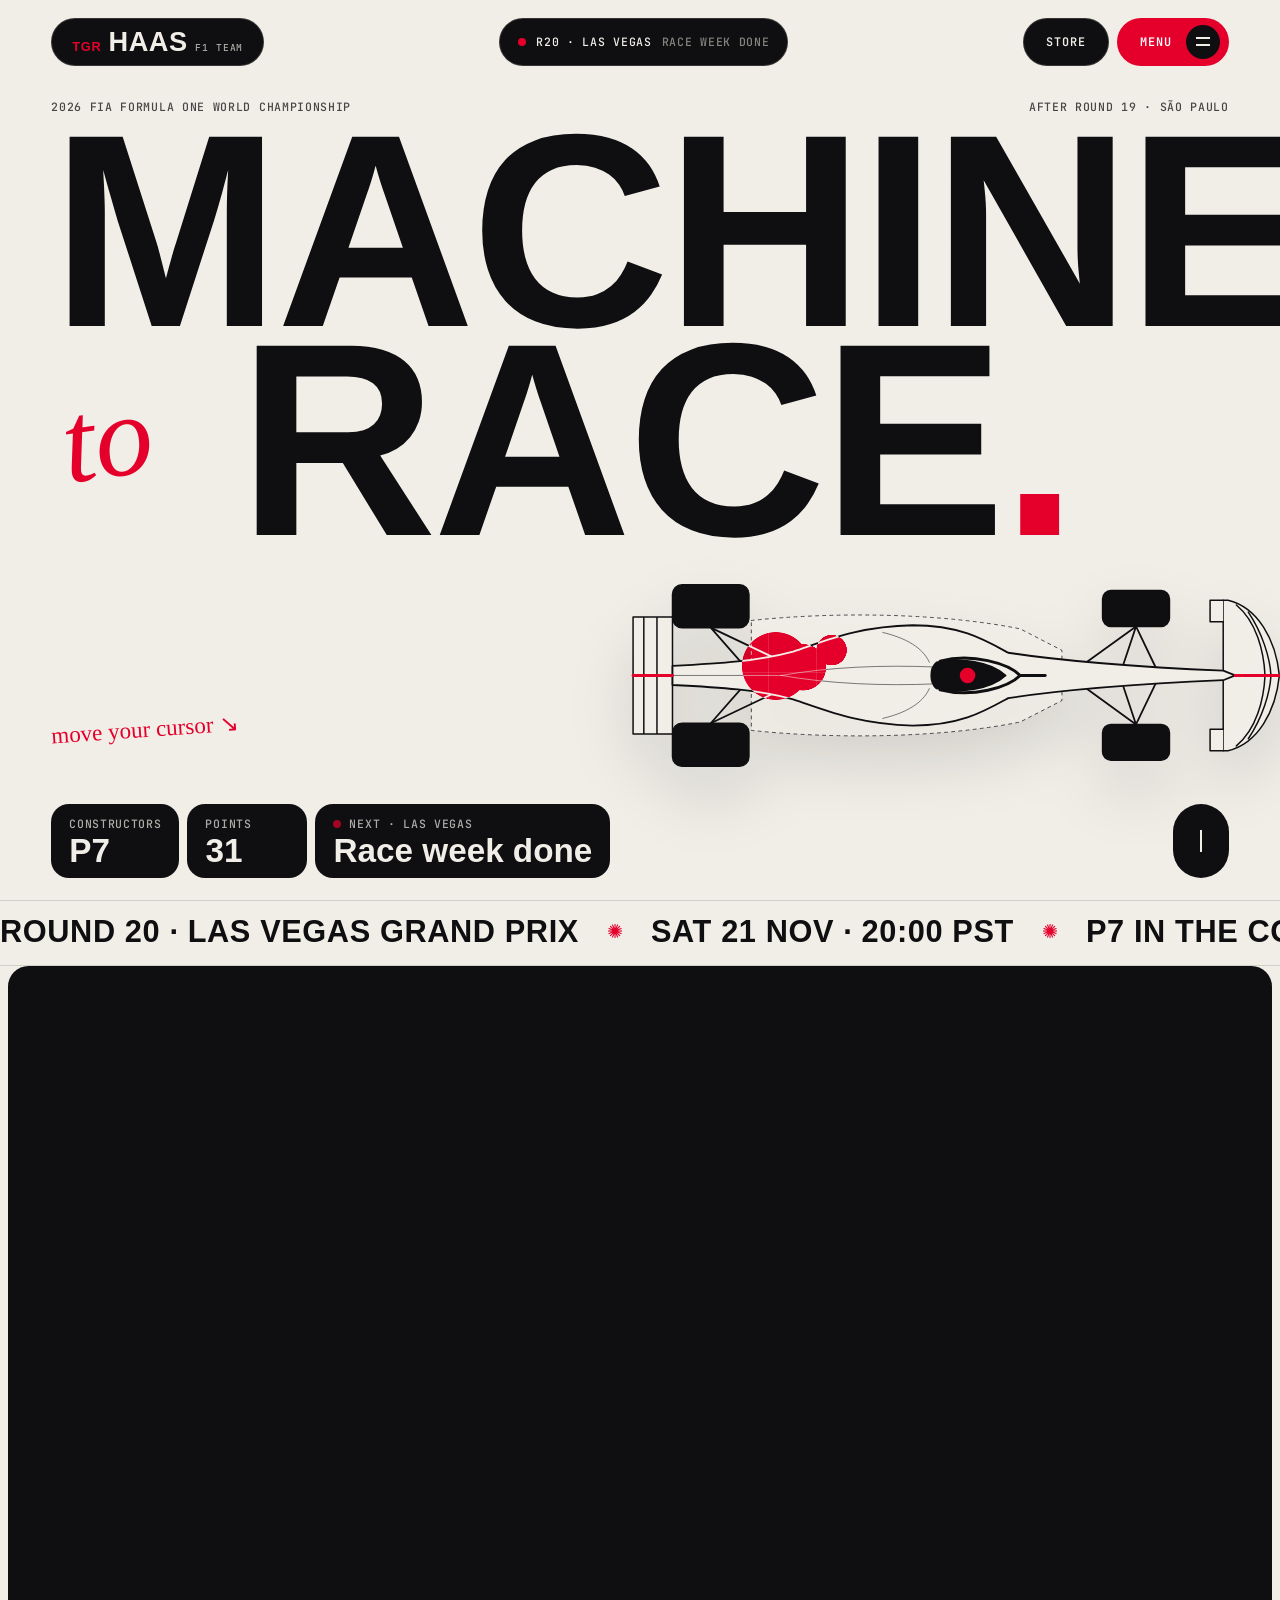
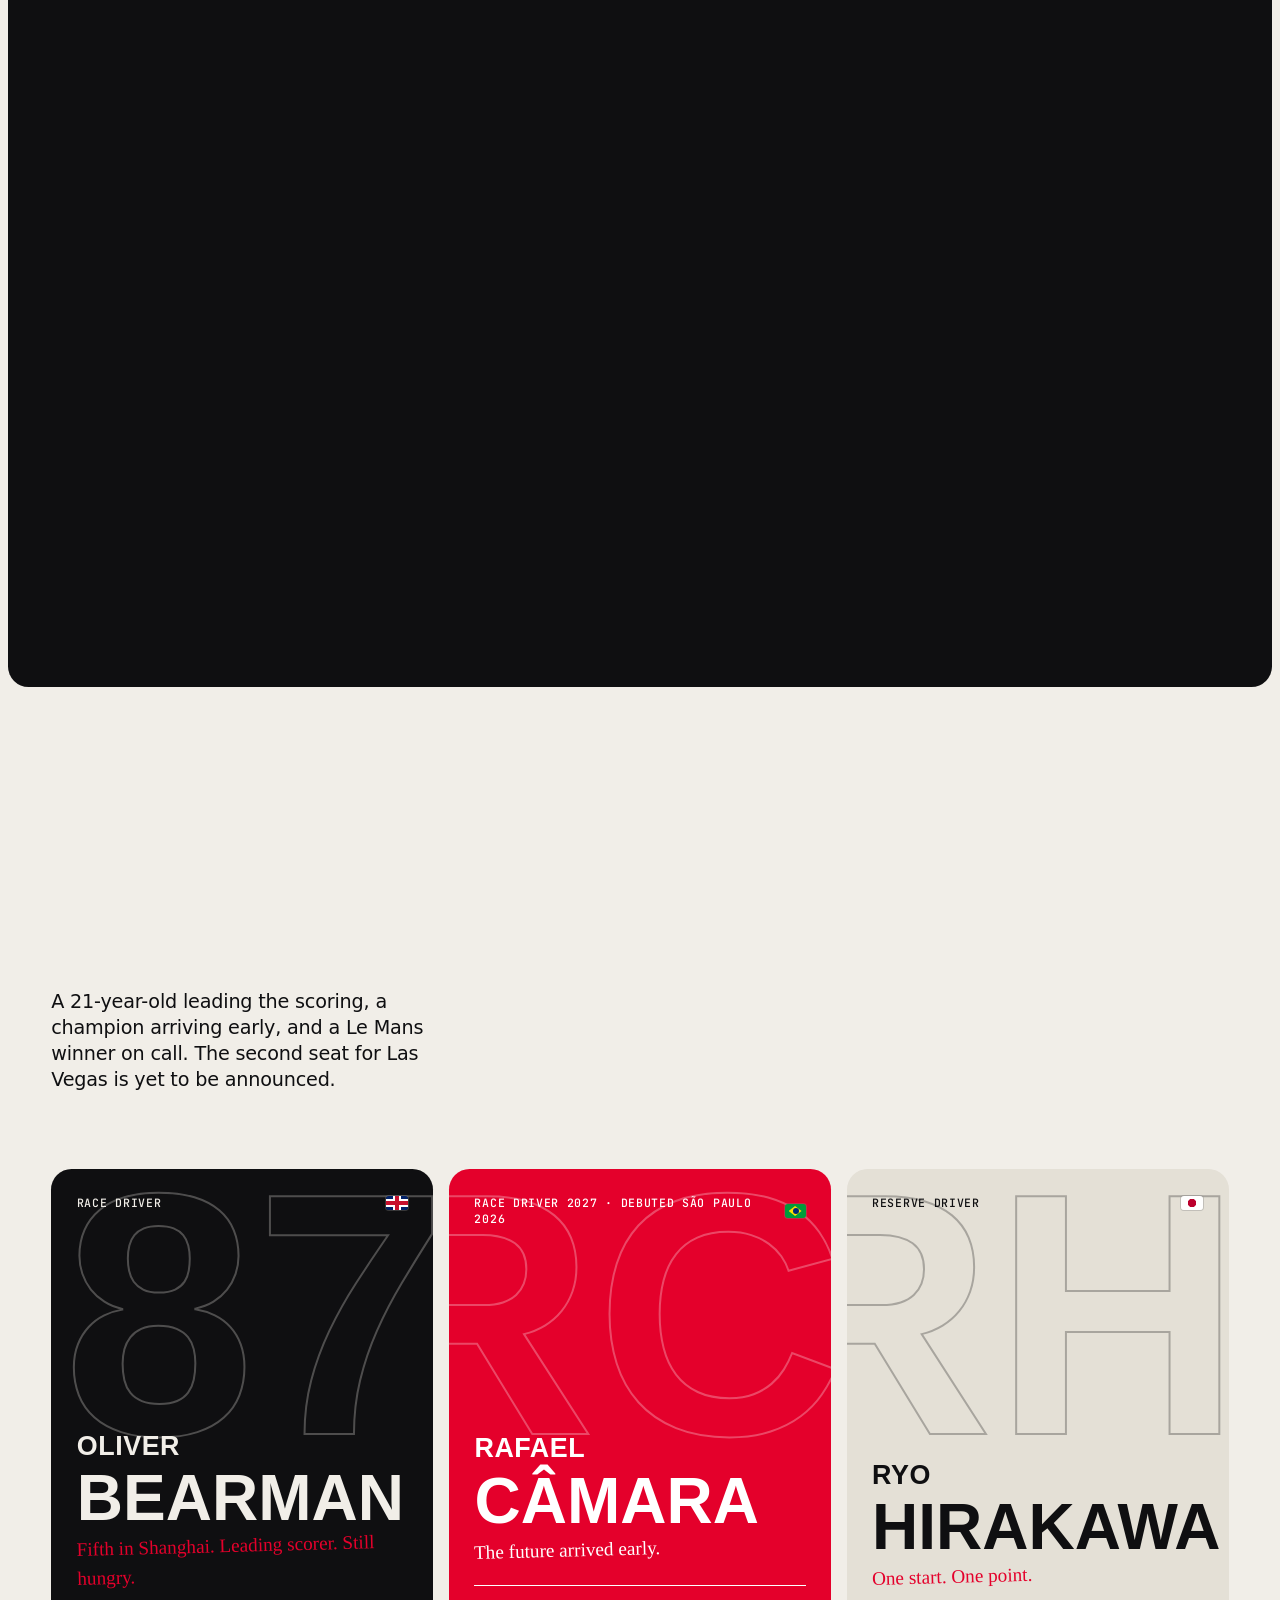
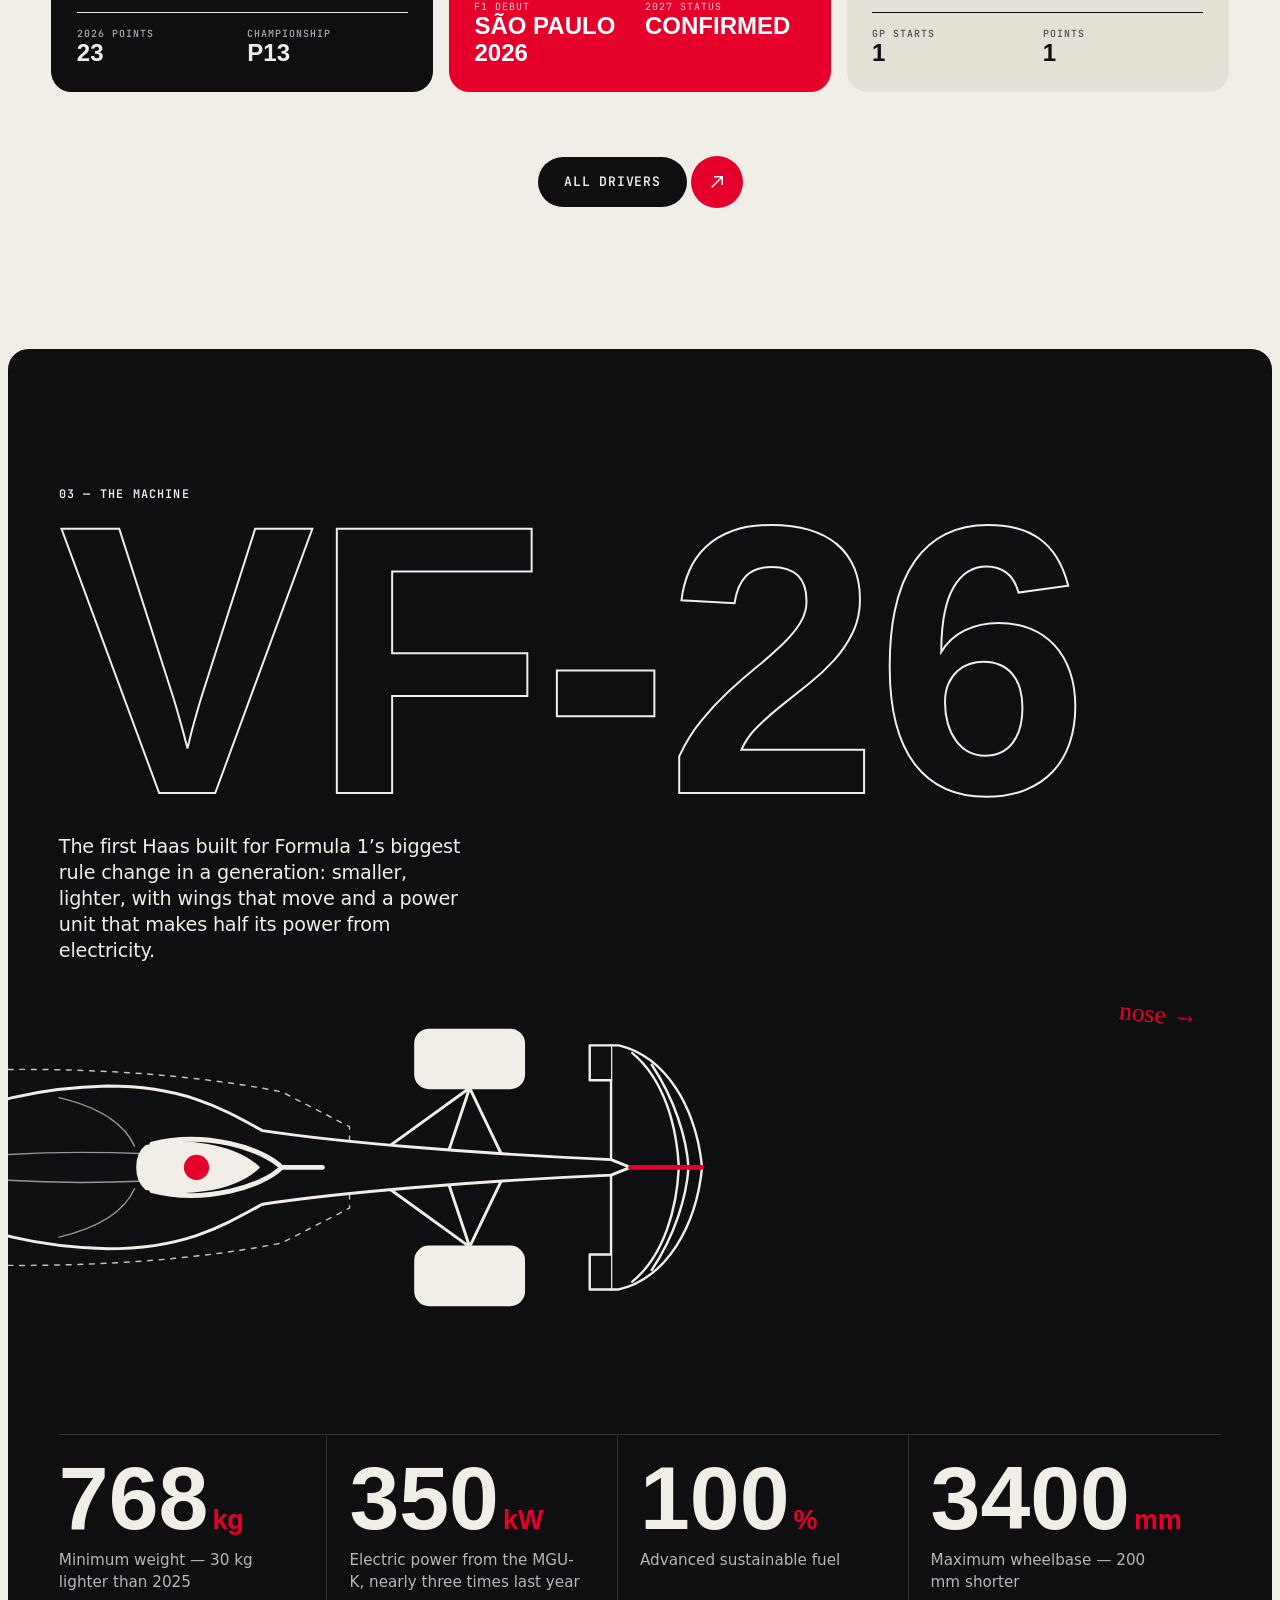
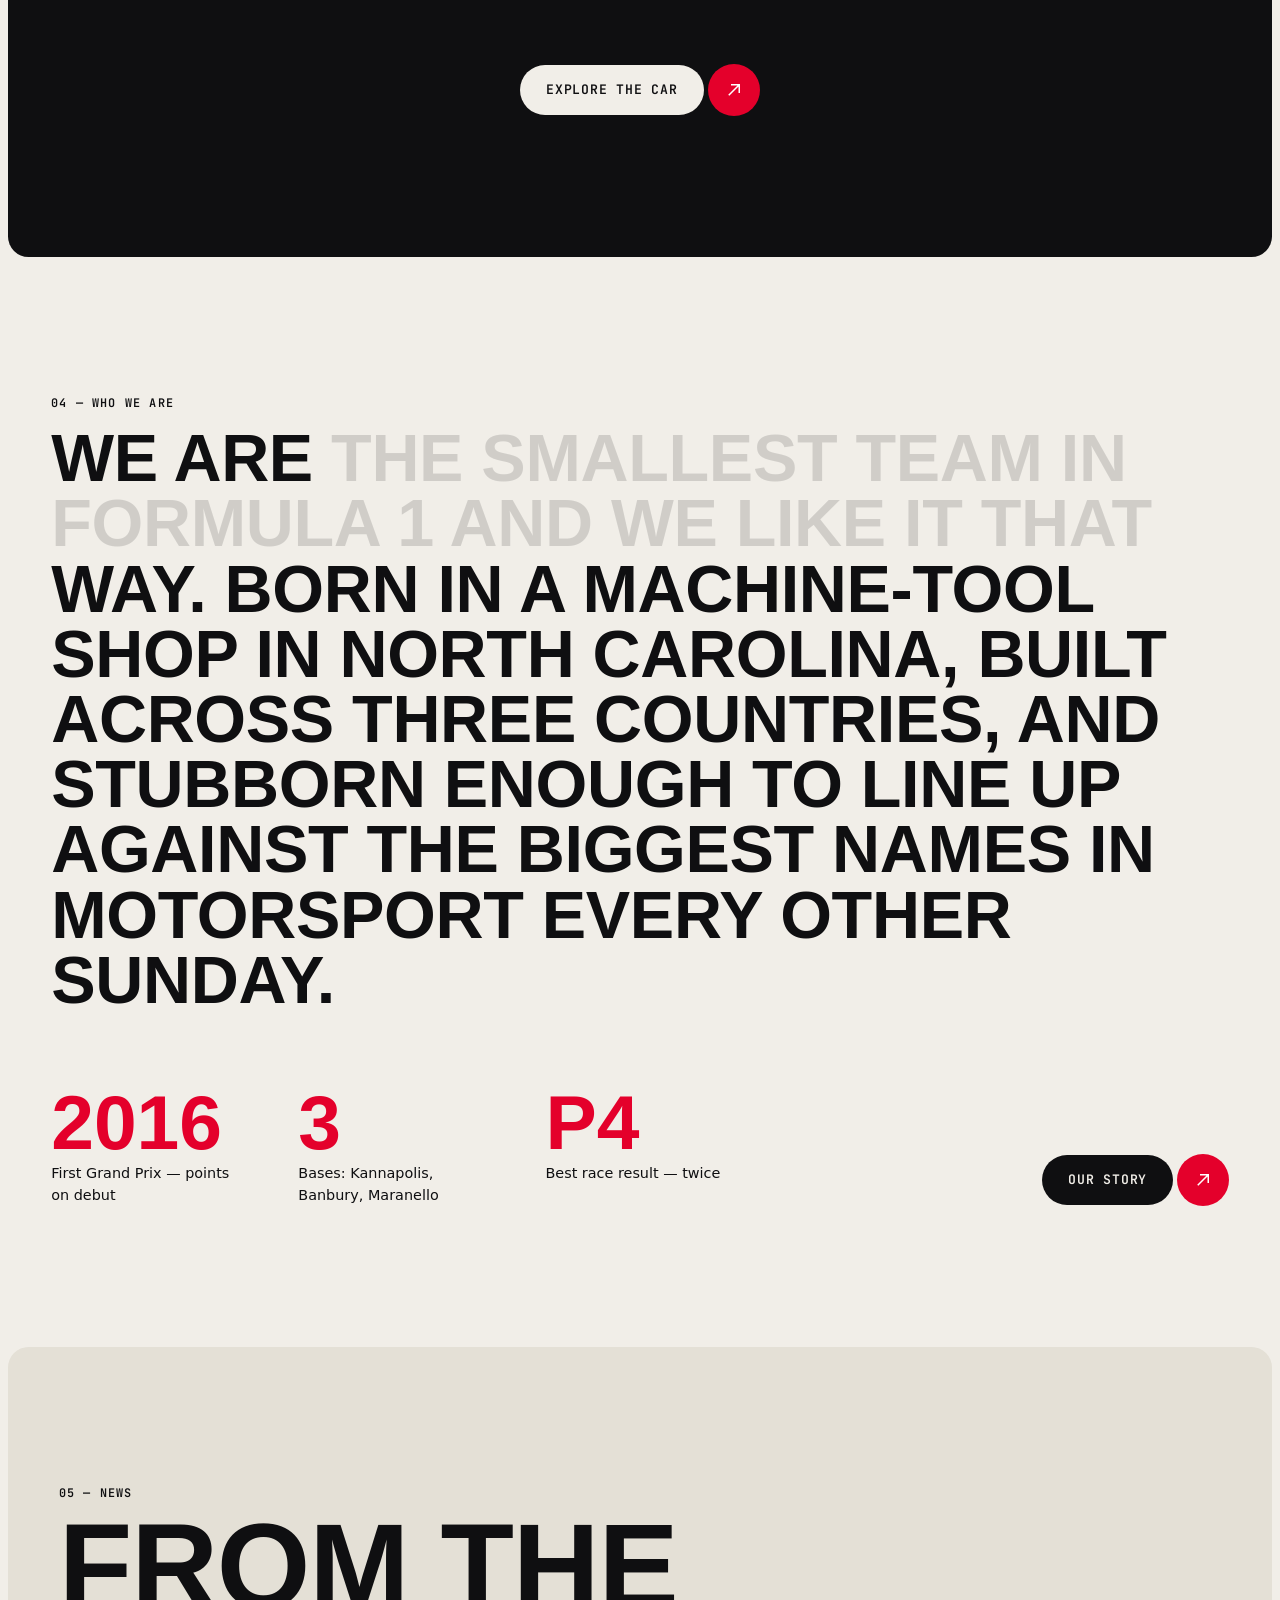
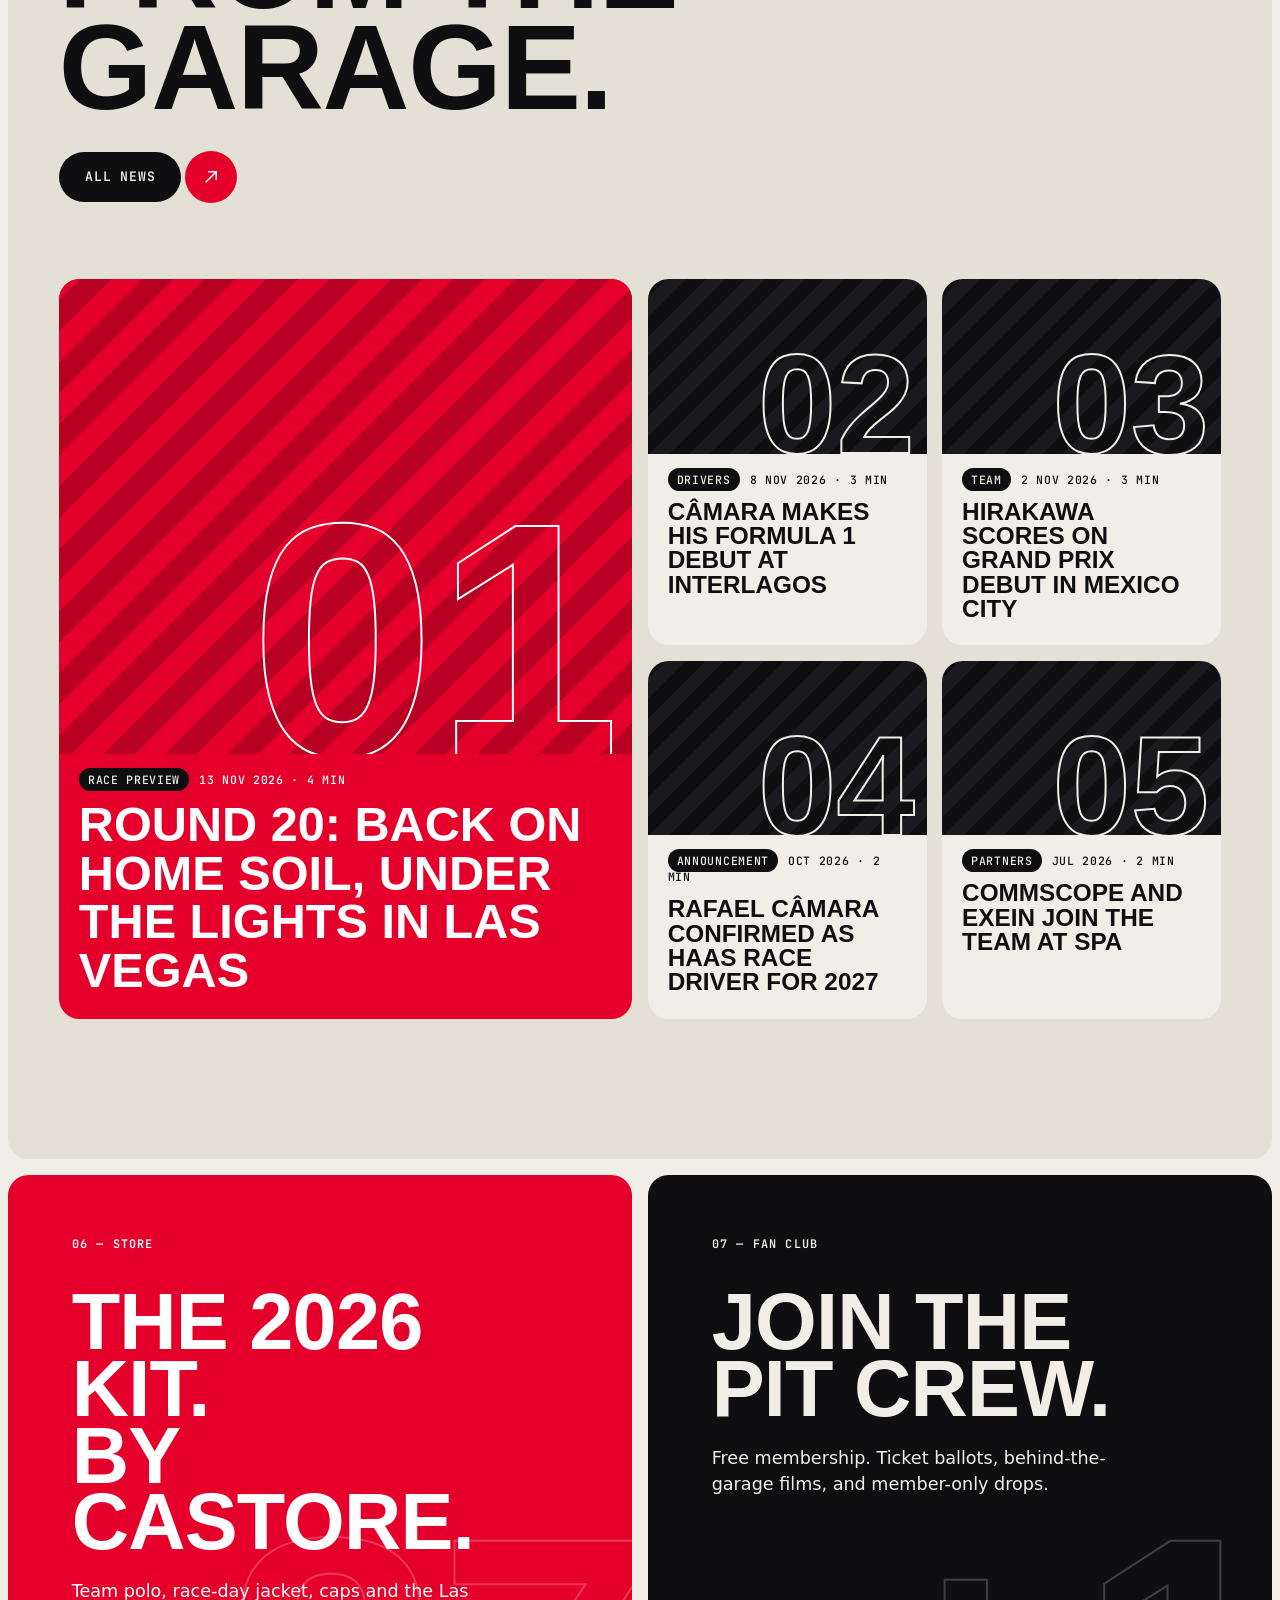
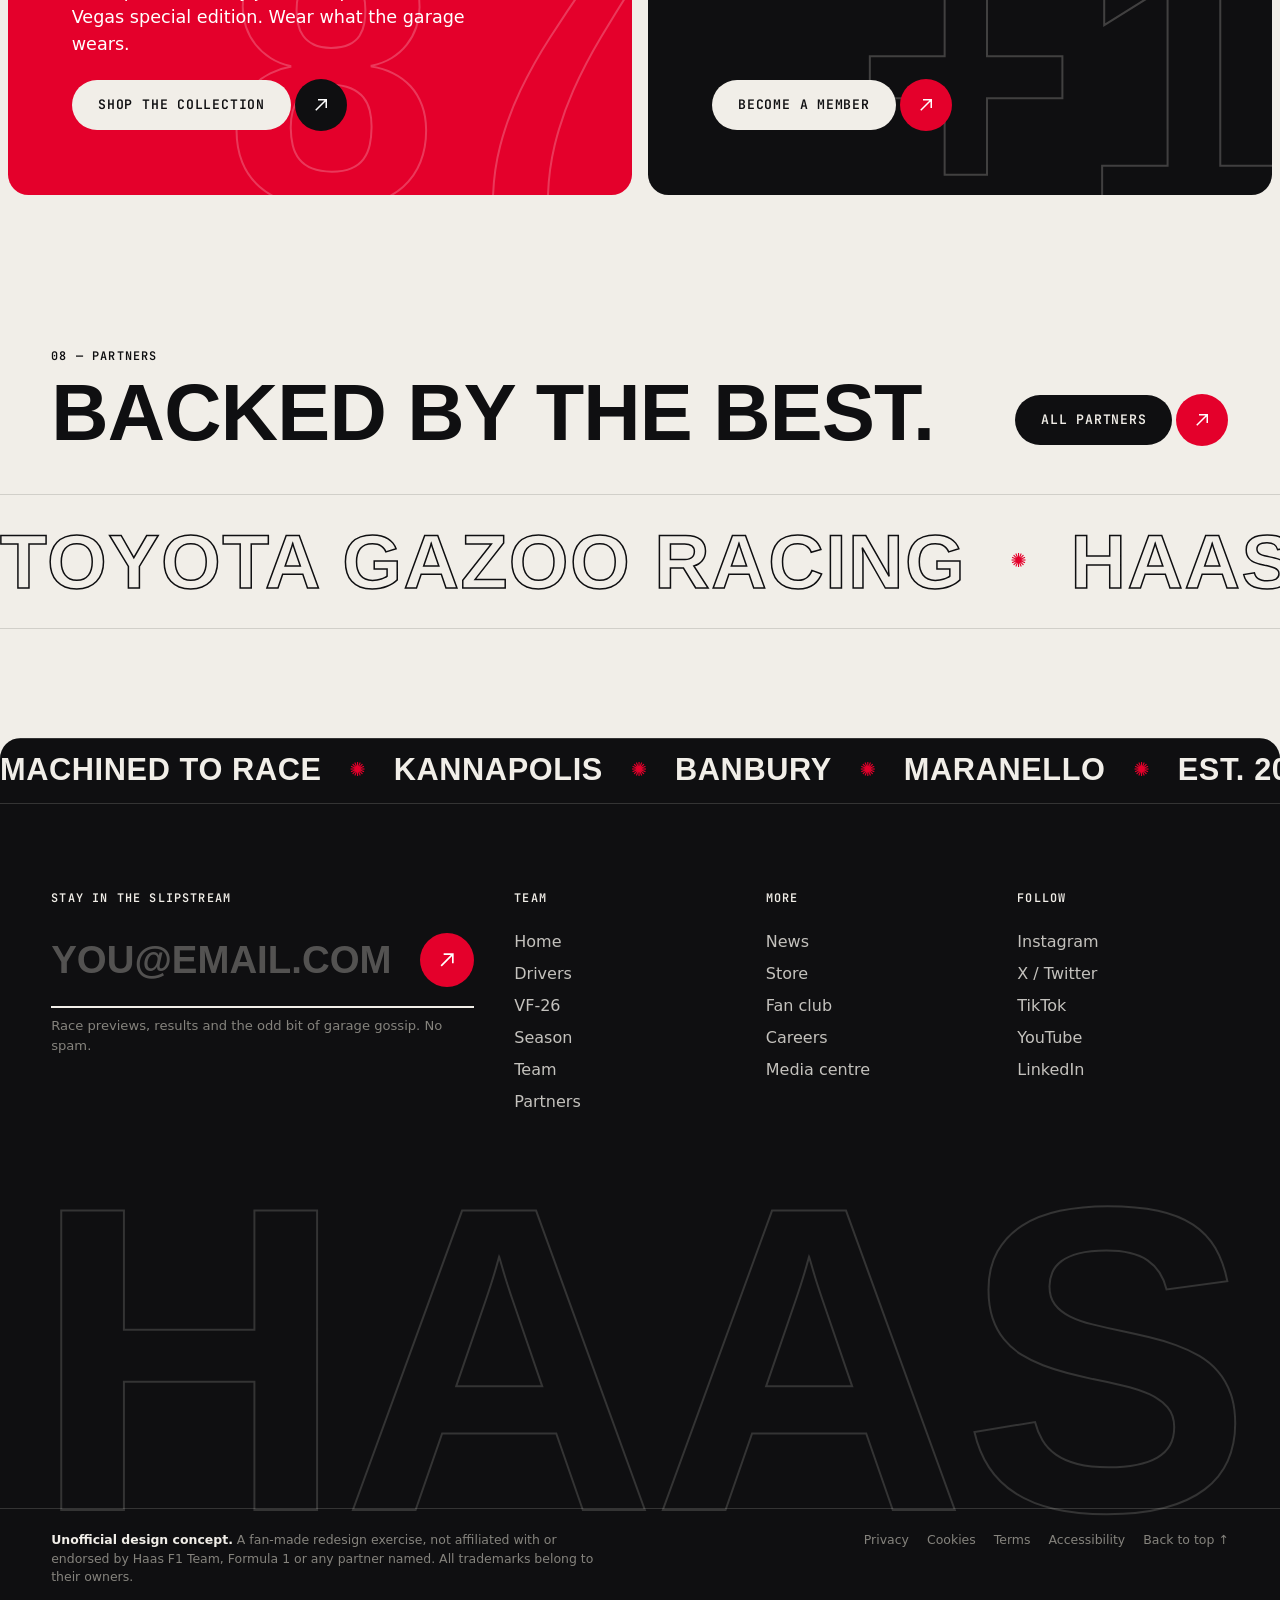
==== docs/index.html @ 2bee6a1c "Add Haas F1 Team website redesign concept Six-page static site (home, drivers, car, season, team, pa" ====
<!doctype html>
<html lang="en">
<head>
<meta charset="utf-8">
<meta name="viewport" content="width=device-width, initial-scale=1">
<title>TGR Haas F1 Team — Machined to race</title>
<meta name="description" content="The home of TGR Haas F1 Team: drivers, the VF-26, the 2026 calendar, standings, news and partners. Unofficial design concept.">
<meta name="theme-color" content="#0f0f11">
<meta property="og:title" content="TGR Haas F1 Team — Machined to race">
<meta property="og:description" content="The home of TGR Haas F1 Team: drivers, the VF-26, the 2026 calendar, standings, news and partners. Unofficial design concept.">
<link rel="icon" href="assets/favicon.svg" type="image/svg+xml">
<link rel="preload" href="assets/fonts/display.woff2" as="font" type="font/woff2" crossorigin>
<link rel="preload" href="assets/fonts/sans.woff2" as="font" type="font/woff2" crossorigin>
<link rel="stylesheet" href="assets/style.css">
<script>document.documentElement.classList.add('js');try{if(sessionStorage.getItem('haas-seen'))document.documentElement.classList.add('seen')}catch(e){}</script>
</head>
<body data-page="index.html">
<a class="skip" href="#main">Skip to content</a>
<div class="lights" aria-hidden="true"><div class="lights__row"><i></i><i></i><i></i><i></i><i></i></div><p class="lights__txt">Lights out</p></div>
<div class="cursor" aria-hidden="true"><span class="cursor__label"></span></div>
<header class="hdr">
  <a class="hdr__logo" href="index.html" aria-label="TGR Haas F1 Team — home"><span class="wm" aria-label="Haas"><span class="wm__tgr">TGR</span><span class="wm__haas">HAAS</span><span class="wm__f1">F1 Team</span></span></a>
  <a class="hdr__race" href="season.html"><span class="dot"></span><span>R20 · Las Vegas</span><span class="hdr__cd" data-countdown-short></span></a>
  <div class="hdr__right">
    <a class="hdr__store" href="index.html#store">Store</a>
    <button class="menubtn" aria-expanded="false" aria-controls="menu"><span class="menubtn__txt">Menu</span><span class="menubtn__bars"><i></i><i></i></span></button>
  </div>
</header>
<nav class="menu" id="menu" aria-label="Main" hidden>
  <div class="menu__inner">
    <ul class="menu__list">
      <li style="--i:0"><a href="index.html" aria-current="page"><span class="menu__n">01</span><span class="menu__l">Home</span><span class="menu__note">Start line</span></a></li>
      <li style="--i:1"><a href="drivers.html"><span class="menu__n">02</span><span class="menu__l">Drivers</span><span class="menu__note">Who drives</span></a></li>
      <li style="--i:2"><a href="car.html"><span class="menu__n">03</span><span class="menu__l">VF-26</span><span class="menu__note">The machine</span></a></li>
      <li style="--i:3"><a href="season.html"><span class="menu__n">04</span><span class="menu__l">Season</span><span class="menu__note">Calendar & standings</span></a></li>
      <li style="--i:4"><a href="team.html"><span class="menu__n">05</span><span class="menu__l">Team</span><span class="menu__note">Story, people, careers</span></a></li>
      <li style="--i:5"><a href="partners.html"><span class="menu__n">06</span><span class="menu__l">Partners</span><span class="menu__note">Who backs us</span></a></li>
    </ul>
    <aside class="menu__side">
      <p class="eyebrow">Next race</p>
      <p class="menu__race">Las Vegas Grand Prix</p>
      <p class="mono">Sat 21 Nov · 20:00 PST</p>
      <div class="menu__links">
        <a href="index.html#store">Store</a><a href="index.html#fans">Fan club</a><a href="index.html#news">News</a><a href="team.html#careers">Careers</a>
      </div>
      <div class="menu__social"><a href="#">Instagram</a><a href="#">X</a><a href="#">TikTok</a><a href="#">YouTube</a></div>
    </aside>
  </div>
</nav>
<main id="main">
<section class="hero" data-hero>
  
<div class="hero__layer hero__layer--base">
  <div class="hero__meta">
    <span class="mono">2026 FIA Formula One World Championship</span>
    <span class="mono">After Round 19 · São Paulo</span>
  </div>
  <h1 class="hero__title"><span class="hero__l1">Machined</span><span class="hero__l2"><em class="hand">to</em> race<i>.</i></span></h1>
  
<svg class="carsvg hero__car" viewBox="0 0 1200 420" role="img" aria-label="Top-down line drawing of the VF-26">
  <g class="carsvg__floor"><path d="M250 118 C380 104 560 104 700 132 L770 168 L770 252 L700 288 C560 316 380 316 250 302 Z"/></g>
  <g class="carsvg__tyres">
    <rect x="118" y="58" width="128" height="72" rx="16"/><rect x="118" y="290" width="128" height="72" rx="16"/>
    <rect x="838" y="68" width="112" height="60" rx="14"/><rect x="838" y="292" width="112" height="60" rx="14"/>
  </g>
  <g class="carsvg__arms">
    <path d="M182 130 240 196M182 130 300 186M182 290 240 224M182 290 300 234"/>
    <path d="M894 128 800 196M894 128 870 200M894 292 800 224M894 292 870 220M894 128 930 203M894 292 930 217"/>
  </g>
  <g class="carsvg__wings">
    <path d="M52 112h66v196H52zM70 112v196M92 112v196"/>
    <path d="M1048 84 C1098 96 1128 150 1134 210 C1128 270 1098 324 1048 336 L1040 336 L1040 84 Z"/>
    <path d="M1062 92 C1096 120 1108 170 1110 210 C1108 250 1096 300 1062 328M1082 104 C1106 140 1118 180 1120 210 C1118 240 1106 280 1082 316"/>
    <path d="M1040 84h-22v36h22M1040 336h-22v-36h22"/>
  </g>
  <g class="carsvg__body">
    <path d="M118 194 C200 190 260 186 320 170 C380 150 430 128 520 126 C600 126 640 150 680 172 C760 184 900 196 1040 202 L1060 210 L1040 218 C900 224 760 236 680 248 C640 270 600 294 520 294 C430 292 380 270 320 250 C260 234 200 230 118 226 Z"/>
    <path class="carsvg__detail" d="M300 210 C380 196 470 192 560 196M300 210 C380 224 470 228 560 224M120 210H300"/>
    <path class="carsvg__detail" d="M470 138 C520 150 540 170 548 188M470 282 C520 270 540 250 548 232"/>
  </g>
  <g class="carsvg__cockpit">
    <path d="M560 188 C600 180 650 186 676 210 C650 234 600 240 560 232 C548 222 548 198 560 188Z"/>
    <path class="carsvg__halo" d="M566 186 C620 172 680 190 700 210 C680 230 620 248 566 234M700 210H742"/>
  </g>
  <g class="carsvg__accent"><path d="M118 210H52M1060 210h74"/><circle cx="612" cy="210" r="13"/></g>
</svg>
  <p class="hero__note hand">move your cursor ↘</p>
</div>
  
<div class="hero__layer hero__layer--under" aria-hidden="true">
  <div class="hero__meta">
    <span class="mono">2026 FIA Formula One World Championship</span>
    <span class="mono">After Round 19 · São Paulo</span>
  </div>
  <div class="hero__title"><span class="hero__l1">Machined</span><span class="hero__l2"><em class="hand">to</em> race<i>.</i></span></div>
  
<svg class="carsvg hero__car" viewBox="0 0 1200 420" role="img" aria-label="Top-down line drawing of the VF-26">
  <g class="carsvg__floor"><path d="M250 118 C380 104 560 104 700 132 L770 168 L770 252 L700 288 C560 316 380 316 250 302 Z"/></g>
  <g class="carsvg__tyres">
    <rect x="118" y="58" width="128" height="72" rx="16"/><rect x="118" y="290" width="128" height="72" rx="16"/>
    <rect x="838" y="68" width="112" height="60" rx="14"/><rect x="838" y="292" width="112" height="60" rx="14"/>
  </g>
  <g class="carsvg__arms">
    <path d="M182 130 240 196M182 130 300 186M182 290 240 224M182 290 300 234"/>
    <path d="M894 128 800 196M894 128 870 200M894 292 800 224M894 292 870 220M894 128 930 203M894 292 930 217"/>
  </g>
  <g class="carsvg__wings">
    <path d="M52 112h66v196H52zM70 112v196M92 112v196"/>
    <path d="M1048 84 C1098 96 1128 150 1134 210 C1128 270 1098 324 1048 336 L1040 336 L1040 84 Z"/>
    <path d="M1062 92 C1096 120 1108 170 1110 210 C1108 250 1096 300 1062 328M1082 104 C1106 140 1118 180 1120 210 C1118 240 1106 280 1082 316"/>
    <path d="M1040 84h-22v36h22M1040 336h-22v-36h22"/>
  </g>
  <g class="carsvg__body">
    <path d="M118 194 C200 190 260 186 320 170 C380 150 430 128 520 126 C600 126 640 150 680 172 C760 184 900 196 1040 202 L1060 210 L1040 218 C900 224 760 236 680 248 C640 270 600 294 520 294 C430 292 380 270 320 250 C260 234 200 230 118 226 Z"/>
    <path class="carsvg__detail" d="M300 210 C380 196 470 192 560 196M300 210 C380 224 470 228 560 224M120 210H300"/>
    <path class="carsvg__detail" d="M470 138 C520 150 540 170 548 188M470 282 C520 270 540 250 548 232"/>
  </g>
  <g class="carsvg__cockpit">
    <path d="M560 188 C600 180 650 186 676 210 C650 234 600 240 560 232 C548 222 548 198 560 188Z"/>
    <path class="carsvg__halo" d="M566 186 C620 172 680 190 700 210 C680 230 620 248 566 234M700 210H742"/>
  </g>
  <g class="carsvg__accent"><path d="M118 210H52M1060 210h74"/><circle cx="612" cy="210" r="13"/></g>
</svg>
  <p class="hero__note hand">keep looking ↗</p>
</div>
  <div class="hero__foot">
    <div class="hero__chip"><span class="mono">Constructors</span><b>P7</b></div>
    <div class="hero__chip"><span class="mono">Points</span><b>31</b></div>
    <div class="hero__chip hero__chip--wide"><span class="mono"><span class="dot"></span> Next · Las Vegas</span><b data-countdown-short>—</b></div>
    <a class="hero__scroll" href="#now" aria-label="Scroll to content"><span></span></a>
  </div>
</section>

<div class="ticker " aria-hidden="true"><div class="ticker__track"><span class="ticker__item">Round 20 · Las Vegas Grand Prix</span><span class="ticker__star" aria-hidden="true">✺</span><span class="ticker__item">Sat 21 Nov · 20:00 PST</span><span class="ticker__star" aria-hidden="true">✺</span><span class="ticker__item">P7 in the Constructors’</span><span class="ticker__star" aria-hidden="true">✺</span><span class="ticker__item">31 points</span><span class="ticker__star" aria-hidden="true">✺</span><span class="ticker__item">Bearman P5 in Shanghai</span><span class="ticker__star" aria-hidden="true">✺</span><span class="ticker__item">Câmara confirmed for 2027</span><span class="ticker__star" aria-hidden="true">✺</span><span class="ticker__item">Round 20 · Las Vegas Grand Prix</span><span class="ticker__star" aria-hidden="true">✺</span><span class="ticker__item">Sat 21 Nov · 20:00 PST</span><span class="ticker__star" aria-hidden="true">✺</span><span class="ticker__item">P7 in the Constructors’</span><span class="ticker__star" aria-hidden="true">✺</span><span class="ticker__item">31 points</span><span class="ticker__star" aria-hidden="true">✺</span><span class="ticker__item">Bearman P5 in Shanghai</span><span class="ticker__star" aria-hidden="true">✺</span><span class="ticker__item">Câmara confirmed for 2027</span><span class="ticker__star" aria-hidden="true">✺</span><span class="ticker__item">Round 20 · Las Vegas Grand Prix</span><span class="ticker__star" aria-hidden="true">✺</span><span class="ticker__item">Sat 21 Nov · 20:00 PST</span><span class="ticker__star" aria-hidden="true">✺</span><span class="ticker__item">P7 in the Constructors’</span><span class="ticker__star" aria-hidden="true">✺</span><span class="ticker__item">31 points</span><span class="ticker__star" aria-hidden="true">✺</span><span class="ticker__item">Bearman P5 in Shanghai</span><span class="ticker__star" aria-hidden="true">✺</span><span class="ticker__item">Câmara confirmed for 2027</span><span class="ticker__star" aria-hidden="true">✺</span><span class="ticker__item">Round 20 · Las Vegas Grand Prix</span><span class="ticker__star" aria-hidden="true">✺</span><span class="ticker__item">Sat 21 Nov · 20:00 PST</span><span class="ticker__star" aria-hidden="true">✺</span><span class="ticker__item">P7 in the Constructors’</span><span class="ticker__star" aria-hidden="true">✺</span><span class="ticker__item">31 points</span><span class="ticker__star" aria-hidden="true">✺</span><span class="ticker__item">Bearman P5 in Shanghai</span><span class="ticker__star" aria-hidden="true">✺</span><span class="ticker__item">Câmara confirmed for 2027</span><span class="ticker__star" aria-hidden="true">✺</span></div></div>

<section class="sec sec--dark" id="now">
  <div class="wrap">
    <div class="sechead">
      <p class="eyebrow" data-reveal>01 — Right now</p>
      <h2 class="h-xl" data-split>Three to go.<br>Seventh to defend.</h2>
    </div>
    <div class="now">
<div class="race" data-reveal>
  <div class="race__head">
    <p class="eyebrow"><span class="dot"></span> Next race · Round 20 of 22</p>
    <p class="mono race__local" data-localtime="2026-11-22T04:00:00Z">Sat 21 Nov · 20:00 PST</p>
  </div>
  <h2 class="race__title">Las<br>Vegas</h2>
  <p class="race__circuit">Las Vegas Strip Circuit</p>
  <div class="cd" data-countdown="2026-11-22T04:00:00Z" aria-label="Countdown to lights out">
    <div><b data-u="d">00</b><span>Days</span></div><div><b data-u="h">00</b><span>Hrs</span></div><div><b data-u="m">00</b><span>Min</span></div><div><b data-u="s">00</b><span>Sec</span></div>
  </div>
  <dl class="race__facts"><div><dt>Length</dt><dd>6.201 km</dd></div><div><dt>Laps</dt><dd>50</dd></div><div><dt>Corners</dt><dd>17</dd></div><div><dt>Layout</dt><dd>Street · night</dd></div></dl>
  <a class="btn btn--light" href="season.html" data-magnetic><span class="btn__label">Full calendar</span><span class="btn__icon"><svg class="arr" viewBox="0 0 24 24" aria-hidden="true"><path d="M5 19 19 5M8 5h11v11" fill="none" stroke="currentColor" stroke-width="2"/></svg></span></a>
</div>
<div class="stand" data-reveal style="--d:120ms">
  <p class="eyebrow">Constructors’ Championship</p>
  <div class="stand__pos"><span class="stand__p">P</span><span data-count="7">7</span></div>
  <p class="stand__pts"><b data-count="31">31</b> points <span class="muted">· Audi 3 behind</span></p>
  <ul class="stand__list">
    <li><span>Oliver Bearman</span><span class="bar"><i style="--w:74.19354838709677%"></i></span><b>23</b></li><li><span>Esteban Ocon <em>Rounds 1–17</em></span><span class="bar"><i style="--w:22.58064516129032%"></i></span><b>7</b></li><li><span>Ryo Hirakawa <em>Round 18</em></span><span class="bar"><i style="--w:3.225806451612903%"></i></span><b>1</b></li>
  </ul>
  <p class="small muted">After Round 19 · São Paulo</p>
</div></div>
  </div>
</section>

<section class="sec" id="drivers">
  <div class="wrap">
    <div class="sechead sechead--row">
      <div><p class="eyebrow" data-reveal>02 — Drivers</p><h2 class="h-xl" data-split>Who drives.</h2></div>
      <p class="lede" data-reveal>A 21-year-old leading the scoring, a champion arriving early, and a Le Mans winner on call. The second seat for Las Vegas is yet to be announced.</p>
    </div>
    <div class="dgrid">
<a class="dcard dcard--ink" href="drivers.html#bearman" data-reveal style="--d:0ms" data-cursor="Profile">
  <div class="dcard__top"><span class="mono">Race driver</span><span class="flag flag--gb" aria-hidden="true"></span></div>
  <div class="dcard__num" aria-hidden="true">87</div>
  <div class="dcard__name"><span>Oliver</span><strong>Bearman</strong></div>
  <p class="dcard__line hand">Fifth in Shanghai. Leading scorer. Still hungry.</p>
  <dl class="dcard__stats"><div><dt>2026 points</dt><dd>23</dd></div><div><dt>Championship</dt><dd>P13</dd></div></dl>
</a>
<a class="dcard dcard--red" href="drivers.html#camara" data-reveal style="--d:80ms" data-cursor="Profile">
  <div class="dcard__top"><span class="mono">Race driver 2027 · debuted São Paulo 2026</span><span class="flag flag--br" aria-hidden="true"></span></div>
  <div class="dcard__num" aria-hidden="true">RC</div>
  <div class="dcard__name"><span>Rafael</span><strong>Câmara</strong></div>
  <p class="dcard__line hand">The future arrived early.</p>
  <dl class="dcard__stats"><div><dt>F1 debut</dt><dd>São Paulo 2026</dd></div><div><dt>2027 status</dt><dd>Confirmed</dd></div></dl>
</a>
<a class="dcard dcard--bone" href="drivers.html#hirakawa" data-reveal style="--d:160ms" data-cursor="Profile">
  <div class="dcard__top"><span class="mono">Reserve driver</span><span class="flag flag--jp" aria-hidden="true"></span></div>
  <div class="dcard__num" aria-hidden="true">RH</div>
  <div class="dcard__name"><span>Ryo</span><strong>Hirakawa</strong></div>
  <p class="dcard__line hand">One start. One point.</p>
  <dl class="dcard__stats"><div><dt>GP starts</dt><dd>1</dd></div><div><dt>Points</dt><dd>1</dd></div></dl>
</a></div>
    <div class="center" data-reveal><a class="btn " href="drivers.html" data-magnetic><span class="btn__label">All drivers</span><span class="btn__icon"><svg class="arr" viewBox="0 0 24 24" aria-hidden="true"><path d="M5 19 19 5M8 5h11v11" fill="none" stroke="currentColor" stroke-width="2"/></svg></span></a></div>
  </div>
</section>

<section class="sec sec--dark carsec" id="car">
  <div class="wrap">
    <div class="sechead sechead--row">
      <div><p class="eyebrow" data-reveal>03 — The machine</p><h2 class="h-xxl" data-split>VF-26</h2></div>
      <p class="lede" data-reveal>The first Haas built for Formula 1’s biggest rule change in a generation: smaller, lighter, with wings that move and a power unit that makes half its power from electricity.</p>
    </div>
    <div class="carstage" data-reveal data-parallax>
<svg class="carsvg carstage__car" viewBox="0 0 1200 420" role="img" aria-label="Top-down line drawing of the VF-26">
  <g class="carsvg__floor"><path d="M250 118 C380 104 560 104 700 132 L770 168 L770 252 L700 288 C560 316 380 316 250 302 Z"/></g>
  <g class="carsvg__tyres">
    <rect x="118" y="58" width="128" height="72" rx="16"/><rect x="118" y="290" width="128" height="72" rx="16"/>
    <rect x="838" y="68" width="112" height="60" rx="14"/><rect x="838" y="292" width="112" height="60" rx="14"/>
  </g>
  <g class="carsvg__arms">
    <path d="M182 130 240 196M182 130 300 186M182 290 240 224M182 290 300 234"/>
    <path d="M894 128 800 196M894 128 870 200M894 292 800 224M894 292 870 220M894 128 930 203M894 292 930 217"/>
  </g>
  <g class="carsvg__wings">
    <path d="M52 112h66v196H52zM70 112v196M92 112v196"/>
    <path d="M1048 84 C1098 96 1128 150 1134 210 C1128 270 1098 324 1048 336 L1040 336 L1040 84 Z"/>
    <path d="M1062 92 C1096 120 1108 170 1110 210 C1108 250 1096 300 1062 328M1082 104 C1106 140 1118 180 1120 210 C1118 240 1106 280 1082 316"/>
    <path d="M1040 84h-22v36h22M1040 336h-22v-36h22"/>
  </g>
  <g class="carsvg__body">
    <path d="M118 194 C200 190 260 186 320 170 C380 150 430 128 520 126 C600 126 640 150 680 172 C760 184 900 196 1040 202 L1060 210 L1040 218 C900 224 760 236 680 248 C640 270 600 294 520 294 C430 292 380 270 320 250 C260 234 200 230 118 226 Z"/>
    <path class="carsvg__detail" d="M300 210 C380 196 470 192 560 196M300 210 C380 224 470 228 560 224M120 210H300"/>
    <path class="carsvg__detail" d="M470 138 C520 150 540 170 548 188M470 282 C520 270 540 250 548 232"/>
  </g>
  <g class="carsvg__cockpit">
    <path d="M560 188 C600 180 650 186 676 210 C650 234 600 240 560 232 C548 222 548 198 560 188Z"/>
    <path class="carsvg__halo" d="M566 186 C620 172 680 190 700 210 C680 230 620 248 566 234M700 210H742"/>
  </g>
  <g class="carsvg__accent"><path d="M118 210H52M1060 210h74"/><circle cx="612" cy="210" r="13"/></g>
</svg><span class="carstage__tag hand">nose →</span></div>
    <div class="kpis"><div class="kpi" data-reveal style="--d:0ms"><p class="kpi__n"><span data-count="768">768</span><small>kg</small></p><p class="kpi__t">Minimum weight — 30 kg lighter than 2025</p></div><div class="kpi" data-reveal style="--d:70ms"><p class="kpi__n"><span data-count="350">350</span><small>kW</small></p><p class="kpi__t">Electric power from the MGU-K, nearly three times last year</p></div><div class="kpi" data-reveal style="--d:140ms"><p class="kpi__n"><span data-count="100">100</span><small>%</small></p><p class="kpi__t">Advanced sustainable fuel</p></div><div class="kpi" data-reveal style="--d:210ms"><p class="kpi__n"><span data-count="3400">3400</span><small>mm</small></p><p class="kpi__t">Maximum wheelbase — 200 mm shorter</p></div></div>
    <div class="center" data-reveal><a class="btn btn--light" href="car.html" data-magnetic><span class="btn__label">Explore the car</span><span class="btn__icon"><svg class="arr" viewBox="0 0 24 24" aria-hidden="true"><path d="M5 19 19 5M8 5h11v11" fill="none" stroke="currentColor" stroke-width="2"/></svg></span></a></div>
  </div>
</section>

<section class="sec story" id="story">
  <div class="wrap">
    <p class="eyebrow" data-reveal>04 — Who we are</p>
    <p class="story__text" data-wordfill>We are the smallest team in Formula 1 and we like it that way. Born in a machine-tool shop in North Carolina, built across three countries, and stubborn enough to line up against the biggest names in motorsport every other Sunday.</p>
    <div class="story__row">
      <div class="story__stats">
        <div data-reveal><b data-count="2016">2016</b><span>First Grand Prix — points on debut</span></div>
        <div data-reveal style="--d:80ms"><b data-count="3">3</b><span>Bases: Kannapolis, Banbury, Maranello</span></div>
        <div data-reveal style="--d:160ms"><b>P<span data-count="4">4</span></b><span>Best race result — twice</span></div>
      </div>
      <div data-reveal><a class="btn " href="team.html" data-magnetic><span class="btn__label">Our story</span><span class="btn__icon"><svg class="arr" viewBox="0 0 24 24" aria-hidden="true"><path d="M5 19 19 5M8 5h11v11" fill="none" stroke="currentColor" stroke-width="2"/></svg></span></a></div>
    </div>
  </div>
</section>

<section class="sec sec--tint" id="news">
  <div class="wrap">
    <div class="sechead sechead--row">
      <div><p class="eyebrow" data-reveal>05 — News</p><h2 class="h-xl" data-split>From the garage.</h2></div>
      <div data-reveal><a class="btn " href="#news" data-magnetic><span class="btn__label">All news</span><span class="btn__icon"><svg class="arr" viewBox="0 0 24 24" aria-hidden="true"><path d="M5 19 19 5M8 5h11v11" fill="none" stroke="currentColor" stroke-width="2"/></svg></span></a></div>
    </div>
    <div class="news">
      <a class="ncard ncard--big" href="#news" data-reveal style="--d:0ms" data-cursor="Read">
        <div class="ncard__art" aria-hidden="true"><span>01</span></div>
        <div class="ncard__body"><p class="mono"><span class="tag">Race preview</span>13 Nov 2026 · 4 min</p><h3>Round 20: back on home soil, under the lights in Las Vegas</h3></div>
      </a>
      <a class="ncard" href="#news" data-reveal style="--d:60ms" data-cursor="Read">
        <div class="ncard__art" aria-hidden="true"><span>02</span></div>
        <div class="ncard__body"><p class="mono"><span class="tag">Drivers</span>8 Nov 2026 · 3 min</p><h3>Câmara makes his Formula 1 debut at Interlagos</h3></div>
      </a>
      <a class="ncard" href="#news" data-reveal style="--d:120ms" data-cursor="Read">
        <div class="ncard__art" aria-hidden="true"><span>03</span></div>
        <div class="ncard__body"><p class="mono"><span class="tag">Team</span>2 Nov 2026 · 3 min</p><h3>Hirakawa scores on Grand Prix debut in Mexico City</h3></div>
      </a>
      <a class="ncard" href="#news" data-reveal style="--d:180ms" data-cursor="Read">
        <div class="ncard__art" aria-hidden="true"><span>04</span></div>
        <div class="ncard__body"><p class="mono"><span class="tag">Announcement</span>Oct 2026 · 2 min</p><h3>Rafael Câmara confirmed as Haas race driver for 2027</h3></div>
      </a>
      <a class="ncard" href="#news" data-reveal style="--d:240ms" data-cursor="Read">
        <div class="ncard__art" aria-hidden="true"><span>05</span></div>
        <div class="ncard__body"><p class="mono"><span class="tag">Partners</span>Jul 2026 · 2 min</p><h3>CommScope and Exein join the team at Spa</h3></div>
      </a></div>
  </div>
</section>

<section class="sec split" id="store">
  <div class="split__half split__half--red" data-reveal>
    <p class="eyebrow">06 — Store</p>
    <h2 class="h-lg">The 2026 kit.<br>By Castore.</h2>
    <p>Team polo, race-day jacket, caps and the Las Vegas special edition. Wear what the garage wears.</p>
    <a class="btn btn--light" href="#store" data-magnetic><span class="btn__label">Shop the collection</span><span class="btn__icon"><svg class="arr" viewBox="0 0 24 24" aria-hidden="true"><path d="M5 19 19 5M8 5h11v11" fill="none" stroke="currentColor" stroke-width="2"/></svg></span></a>
    <div class="split__ghost" aria-hidden="true">87</div>
  </div>
  <div class="split__half split__half--ink" id="fans" data-reveal style="--d:100ms">
    <p class="eyebrow">07 — Fan club</p>
    <h2 class="h-lg">Join the<br>pit crew.</h2>
    <p>Free membership. Ticket ballots, behind-the-garage films, and member-only drops.</p>
    <a class="btn btn--light" href="#fans" data-magnetic><span class="btn__label">Become a member</span><span class="btn__icon"><svg class="arr" viewBox="0 0 24 24" aria-hidden="true"><path d="M5 19 19 5M8 5h11v11" fill="none" stroke="currentColor" stroke-width="2"/></svg></span></a>
    <div class="split__ghost" aria-hidden="true">+1</div>
  </div>
</section>

<section class="sec sec--partners">
  <div class="wrap sechead sechead--row">
    <div><p class="eyebrow" data-reveal>08 — Partners</p><h2 class="h-lg" data-split>Backed by the best.</h2></div>
    <div data-reveal><a class="btn " href="partners.html" data-magnetic><span class="btn__label">All partners</span><span class="btn__icon"><svg class="arr" viewBox="0 0 24 24" aria-hidden="true"><path d="M5 19 19 5M8 5h11v11" fill="none" stroke="currentColor" stroke-width="2"/></svg></span></a></div>
  </div>
  <div class="ticker ticker--partners" aria-hidden="true"><div class="ticker__track"><span class="ticker__item">Toyota Gazoo Racing</span><span class="ticker__star" aria-hidden="true">✺</span><span class="ticker__item">Haas Automation</span><span class="ticker__star" aria-hidden="true">✺</span><span class="ticker__item">Ferrari</span><span class="ticker__star" aria-hidden="true">✺</span><span class="ticker__item">Pirelli</span><span class="ticker__star" aria-hidden="true">✺</span><span class="ticker__item">Castore</span><span class="ticker__star" aria-hidden="true">✺</span><span class="ticker__item">D.Energy</span><span class="ticker__star" aria-hidden="true">✺</span><span class="ticker__item">Singha</span><span class="ticker__star" aria-hidden="true">✺</span><span class="ticker__item">Zoomex</span><span class="ticker__star" aria-hidden="true">✺</span><span class="ticker__item">Ruckus Networks</span><span class="ticker__star" aria-hidden="true">✺</span><span class="ticker__item">CommScope</span><span class="ticker__star" aria-hidden="true">✺</span><span class="ticker__item">Exein</span><span class="ticker__star" aria-hidden="true">✺</span><span class="ticker__item">Fix Network</span><span class="ticker__star" aria-hidden="true">✺</span><span class="ticker__item">Toyota Gazoo Racing</span><span class="ticker__star" aria-hidden="true">✺</span><span class="ticker__item">Haas Automation</span><span class="ticker__star" aria-hidden="true">✺</span><span class="ticker__item">Ferrari</span><span class="ticker__star" aria-hidden="true">✺</span><span class="ticker__item">Pirelli</span><span class="ticker__star" aria-hidden="true">✺</span><span class="ticker__item">Castore</span><span class="ticker__star" aria-hidden="true">✺</span><span class="ticker__item">D.Energy</span><span class="ticker__star" aria-hidden="true">✺</span><span class="ticker__item">Singha</span><span class="ticker__star" aria-hidden="true">✺</span><span class="ticker__item">Zoomex</span><span class="ticker__star" aria-hidden="true">✺</span><span class="ticker__item">Ruckus Networks</span><span class="ticker__star" aria-hidden="true">✺</span><span class="ticker__item">CommScope</span><span class="ticker__star" aria-hidden="true">✺</span><span class="ticker__item">Exein</span><span class="ticker__star" aria-hidden="true">✺</span><span class="ticker__item">Fix Network</span><span class="ticker__star" aria-hidden="true">✺</span><span class="ticker__item">Toyota Gazoo Racing</span><span class="ticker__star" aria-hidden="true">✺</span><span class="ticker__item">Haas Automation</span><span class="ticker__star" aria-hidden="true">✺</span><span class="ticker__item">Ferrari</span><span class="ticker__star" aria-hidden="true">✺</span><span class="ticker__item">Pirelli</span><span class="ticker__star" aria-hidden="true">✺</span><span class="ticker__item">Castore</span><span class="ticker__star" aria-hidden="true">✺</span><span class="ticker__item">D.Energy</span><span class="ticker__star" aria-hidden="true">✺</span><span class="ticker__item">Singha</span><span class="ticker__star" aria-hidden="true">✺</span><span class="ticker__item">Zoomex</span><span class="ticker__star" aria-hidden="true">✺</span><span class="ticker__item">Ruckus Networks</span><span class="ticker__star" aria-hidden="true">✺</span><span class="ticker__item">CommScope</span><span class="ticker__star" aria-hidden="true">✺</span><span class="ticker__item">Exein</span><span class="ticker__star" aria-hidden="true">✺</span><span class="ticker__item">Fix Network</span><span class="ticker__star" aria-hidden="true">✺</span><span class="ticker__item">Toyota Gazoo Racing</span><span class="ticker__star" aria-hidden="true">✺</span><span class="ticker__item">Haas Automation</span><span class="ticker__star" aria-hidden="true">✺</span><span class="ticker__item">Ferrari</span><span class="ticker__star" aria-hidden="true">✺</span><span class="ticker__item">Pirelli</span><span class="ticker__star" aria-hidden="true">✺</span><span class="ticker__item">Castore</span><span class="ticker__star" aria-hidden="true">✺</span><span class="ticker__item">D.Energy</span><span class="ticker__star" aria-hidden="true">✺</span><span class="ticker__item">Singha</span><span class="ticker__star" aria-hidden="true">✺</span><span class="ticker__item">Zoomex</span><span class="ticker__star" aria-hidden="true">✺</span><span class="ticker__item">Ruckus Networks</span><span class="ticker__star" aria-hidden="true">✺</span><span class="ticker__item">CommScope</span><span class="ticker__star" aria-hidden="true">✺</span><span class="ticker__item">Exein</span><span class="ticker__star" aria-hidden="true">✺</span><span class="ticker__item">Fix Network</span><span class="ticker__star" aria-hidden="true">✺</span></div></div>
</section>
</main>
<footer class="ftr">
  <div class="ticker ticker--ftr" aria-hidden="true"><div class="ticker__track"><span class="ticker__item">Machined to race</span><span class="ticker__star" aria-hidden="true">✺</span><span class="ticker__item">Kannapolis</span><span class="ticker__star" aria-hidden="true">✺</span><span class="ticker__item">Banbury</span><span class="ticker__star" aria-hidden="true">✺</span><span class="ticker__item">Maranello</span><span class="ticker__star" aria-hidden="true">✺</span><span class="ticker__item">Est. 2016</span><span class="ticker__star" aria-hidden="true">✺</span><span class="ticker__item">Machined to race</span><span class="ticker__star" aria-hidden="true">✺</span><span class="ticker__item">Kannapolis</span><span class="ticker__star" aria-hidden="true">✺</span><span class="ticker__item">Banbury</span><span class="ticker__star" aria-hidden="true">✺</span><span class="ticker__item">Maranello</span><span class="ticker__star" aria-hidden="true">✺</span><span class="ticker__item">Est. 2016</span><span class="ticker__star" aria-hidden="true">✺</span><span class="ticker__item">Machined to race</span><span class="ticker__star" aria-hidden="true">✺</span><span class="ticker__item">Kannapolis</span><span class="ticker__star" aria-hidden="true">✺</span><span class="ticker__item">Banbury</span><span class="ticker__star" aria-hidden="true">✺</span><span class="ticker__item">Maranello</span><span class="ticker__star" aria-hidden="true">✺</span><span class="ticker__item">Est. 2016</span><span class="ticker__star" aria-hidden="true">✺</span><span class="ticker__item">Machined to race</span><span class="ticker__star" aria-hidden="true">✺</span><span class="ticker__item">Kannapolis</span><span class="ticker__star" aria-hidden="true">✺</span><span class="ticker__item">Banbury</span><span class="ticker__star" aria-hidden="true">✺</span><span class="ticker__item">Maranello</span><span class="ticker__star" aria-hidden="true">✺</span><span class="ticker__item">Est. 2016</span><span class="ticker__star" aria-hidden="true">✺</span></div></div>
  <div class="ftr__grid wrap">
    <div class="ftr__col ftr__col--wide">
      <p class="eyebrow">Stay in the slipstream</p>
      <form class="nl" data-newsletter novalidate>
        <label class="sr" for="nl-email">Email address</label>
        <input id="nl-email" type="email" name="email" placeholder="you@email.com" autocomplete="email" required>
        <button type="submit" aria-label="Subscribe"><svg class="arr" viewBox="0 0 24 24" aria-hidden="true"><path d="M5 19 19 5M8 5h11v11" fill="none" stroke="currentColor" stroke-width="2"/></svg></button>
        <p class="nl__msg" role="status" aria-live="polite"></p>
      </form>
      <p class="small muted">Race previews, results and the odd bit of garage gossip. No spam.</p>
    </div>
    <div class="ftr__col"><p class="eyebrow">Team</p><a href="index.html">Home</a><a href="drivers.html">Drivers</a><a href="car.html">VF-26</a><a href="season.html">Season</a><a href="team.html">Team</a><a href="partners.html">Partners</a></div>
    <div class="ftr__col"><p class="eyebrow">More</p><a href="index.html#news">News</a><a href="index.html#store">Store</a><a href="index.html#fans">Fan club</a><a href="team.html#careers">Careers</a><a href="#">Media centre</a></div>
    <div class="ftr__col"><p class="eyebrow">Follow</p><a href="#">Instagram</a><a href="#">X / Twitter</a><a href="#">TikTok</a><a href="#">YouTube</a><a href="#">LinkedIn</a></div>
  </div>
  <div class="ftr__big" aria-hidden="true">HAAS</div>
  <div class="ftr__legal wrap">
    <p><strong>Unofficial design concept.</strong> A fan-made redesign exercise, not affiliated with or endorsed by Haas F1 Team, Formula 1 or any partner named. All trademarks belong to their owners.</p>
    <p><a href="#">Privacy</a><a href="#">Cookies</a><a href="#">Terms</a><a href="#">Accessibility</a><a href="#main">Back to top ↑</a></p>
  </div>
</footer>
<script src="assets/main.js" defer></script>
</body>
</html>
---- docs/assets/style.css ----
/* TGR Haas F1 Team — concept redesign
   Tokens → base → chrome (header, menu, cursor, preloader) → components → pages */

@font-face { font-family: "Shoulders"; src: url("fonts/display.woff2") format("woff2"); font-weight: 100 900; font-display: swap; }
@font-face { font-family: "Instrument"; src: url("fonts/sans.woff2") format("woff2"); font-weight: 400 700; font-display: swap; }
@font-face { font-family: "JBMono"; src: url("fonts/mono.woff2") format("woff2"); font-weight: 100 800; font-display: swap; }
@font-face { font-family: "Brush"; src: url("fonts/hand.woff2") format("woff2"); font-weight: 400; font-display: swap; }

:root {
  --bone: #f1eee8;
  --tint: #e4e0d6;
  --ink: #0f0f11;
  --ink-2: #1a1a1e;
  --red: #e4002b;
  --red-deep: #b80022;
  --grey: #85837d;
  --line: rgba(15, 15, 17, 0.14);
  --line-inv: rgba(241, 238, 232, 0.16);

  --f-display: "Shoulders", "Arial Narrow", Impact, sans-serif;
  --f-sans: "Instrument", system-ui, -apple-system, "Segoe UI", sans-serif;
  --f-mono: "JBMono", ui-monospace, Menlo, monospace;
  --f-hand: "Brush", "Comic Sans MS", cursive;

  --gutter: clamp(16px, 4vw, 56px);
  --radius: clamp(14px, 1.6vw, 26px);
  --ease: cubic-bezier(0.2, 0.8, 0.2, 1);
  --ease-io: cubic-bezier(0.76, 0, 0.24, 1);
  --sec: clamp(72px, 11vw, 170px);
}

*, *::before, *::after { box-sizing: border-box; }
html { -webkit-text-size-adjust: 100%; scroll-behavior: smooth; scroll-padding-top: 90px; }
body {
  margin: 0; background: var(--bone); color: var(--ink);
  font: 400 clamp(16px, 1.05vw, 18px)/1.5 var(--f-sans);
  -webkit-font-smoothing: antialiased; text-rendering: optimizeLegibility; overflow-x: hidden;
}
h1, h2, h3, p, dl, dd, ol, ul, figure { margin: 0; padding: 0; }
ol, ul { list-style: none; }
a { color: inherit; text-decoration: none; }
button { font: inherit; color: inherit; background: none; border: 0; padding: 0; cursor: pointer; }
img, svg { display: block; max-width: 100%; }
::selection { background: var(--red); color: var(--bone); }
:focus-visible { outline: 3px solid var(--red); outline-offset: 3px; border-radius: 4px; }

.wrap { width: 100%; max-width: 1680px; margin-inline: auto; padding-inline: var(--gutter); }
.sr { position: absolute; width: 1px; height: 1px; overflow: hidden; clip: rect(0 0 0 0); white-space: nowrap; }
.skip { position: fixed; left: 12px; top: -80px; z-index: 300; background: var(--red); color: #fff; padding: 12px 18px; border-radius: 99px; transition: top 0.2s; }
.skip:focus { top: 12px; }
.mono { font: 500 0.72rem/1.4 var(--f-mono); letter-spacing: 0.06em; text-transform: uppercase; }
.hand { font-family: var(--f-hand); font-weight: 400; text-transform: none; letter-spacing: 0; }
.small { font-size: 0.82rem; }
.muted { color: var(--grey); }
.center { display: flex; justify-content: center; margin-top: clamp(32px, 5vw, 72px); }
.eyebrow { font: 600 0.74rem/1 var(--f-mono); letter-spacing: 0.1em; text-transform: uppercase; display: flex; align-items: center; gap: 0.6em; margin-bottom: 1.4em; }
.dot { width: 8px; height: 8px; border-radius: 50%; background: var(--red); display: inline-block; flex: none; animation: pulse 1.6s infinite; }
@keyframes pulse { 0% { box-shadow: 0 0 0 0 rgba(228, 0, 43, 0.6); } 100% { box-shadow: 0 0 0 10px rgba(228, 0, 43, 0); } }

.h-xxl, .h-xl, .h-lg, .phero__title { font-family: var(--f-display); font-weight: 900; text-transform: uppercase; line-height: 0.84; letter-spacing: -0.01em; }
.h-xxl { font-size: clamp(7rem, 30vw, 30rem); line-height: 0.74; }
.h-xl { font-size: clamp(3.4rem, 9.4vw, 10rem); }
.h-lg { font-size: clamp(2.8rem, 6.2vw, 6.4rem); }
.lede { font-size: clamp(1.05rem, 1.5vw, 1.45rem); line-height: 1.35; max-width: 34ch; letter-spacing: -0.01em; }

/* sections */
.sec { padding-block: var(--sec); position: relative; }
.sec--dark { background: var(--ink); color: var(--bone); }
.sec--tint { background: var(--tint); }
.sec--red { background: var(--red); color: var(--bone); }
.sec--dark, .sec--red, .sec--tint { border-radius: var(--radius); margin-inline: clamp(0px, 0.6vw, 10px); }
.sechead { margin-bottom: clamp(36px, 6vw, 96px); }
.sechead--row { display: flex; justify-content: space-between; align-items: flex-end; gap: 32px; flex-wrap: wrap; }
.center-col { display: flex; flex-direction: column; align-items: center; text-align: center; gap: 28px; }
.center-col .lede { max-width: 40ch; }

/* reveal primitives (only when JS is running) */
.js [data-reveal] { opacity: 0; transform: translateY(34px); transition: opacity 0.9s var(--ease) var(--d, 0ms), transform 0.9s var(--ease) var(--d, 0ms); }
.js [data-reveal].is-in { opacity: 1; transform: none; }
.ln { display: block; overflow: hidden; padding: 0.12em 0 0.08em; margin: -0.12em 0 -0.08em; }
.ln__i { display: block; transform: translateY(105%) rotate(2deg); transform-origin: 0 100%; transition: transform 1s var(--ease) calc(var(--i) * 90ms); }
.is-in > .ln > .ln__i { transform: none; }

/* buttons */
.btn { display: inline-flex; align-items: center; gap: 4px; font: 600 0.82rem/1 var(--f-mono); letter-spacing: 0.06em; text-transform: uppercase; will-change: transform; }
.btn__label { background: var(--ink); color: var(--bone); padding: 18px 26px; border-radius: 99px; transition: background 0.3s, color 0.3s; }
.btn__icon { width: 52px; height: 52px; border-radius: 50%; background: var(--red); color: #fff; display: grid; place-items: center; transition: transform 0.5s var(--ease), background 0.3s; }
.btn .arr { width: 18px; height: 18px; }
.btn:hover .btn__icon { transform: rotate(45deg) scale(1.08); }
.btn:hover .btn__label { background: var(--red); color: #fff; }
.btn--light .btn__label { background: var(--bone); color: var(--ink); }
.btn--light:hover .btn__label { background: var(--ink); color: var(--bone); }
.sec--red .btn__icon, .split__half--red .btn__icon { background: var(--ink); }
.arr { width: 20px; height: 20px; }

/* flags (simple CSS stripes, not exact) */
.flag { display: inline-block; width: 22px; height: 14px; border-radius: 3px; vertical-align: -2px; box-shadow: 0 0 0 1px rgba(128, 128, 128, 0.35); }
.flag--gb { background: linear-gradient(#c8102e, #c8102e) center/100% 4px no-repeat, linear-gradient(90deg, transparent 9px, #c8102e 9px 13px, transparent 13px), linear-gradient(#fff, #fff) center/100% 8px no-repeat, linear-gradient(90deg, #012169 7px, #fff 7px 15px, #012169 15px); }
.flag--br { background: radial-gradient(circle, #002776 0 3px, transparent 3.5px), conic-gradient(from 45deg at 50% 50%, #009c3b 0 100%); background-color: #009c3b; position: relative; overflow: hidden; }
.flag--br::before { content: ""; position: absolute; inset: 2px 4px; background: #ffdf00; clip-path: polygon(50% 0, 100% 50%, 50% 100%, 0 50%); }
.flag--br::after { content: ""; position: absolute; left: 8px; top: 4px; width: 6px; height: 6px; border-radius: 50%; background: #002776; }
.flag--jp { background: radial-gradient(circle, #bc002d 0 4px, #fff 4.5px); }
.flag--au { background: radial-gradient(circle at 72% 50%, #fff 0 1.5px, transparent 2px), radial-gradient(circle at 28% 72%, #fff 0 2px, transparent 2.5px), linear-gradient(135deg, #c8102e 0 22%, #012169 22%); }

/* ---------- preloader: five lights ---------- */
.lights { display: none; }
.js:not(.seen) .lights { display: grid; position: fixed; inset: 0; z-index: 200; background: var(--ink); place-content: center; gap: 22px; justify-items: center; transition: transform 0.9s var(--ease-io) 0.05s; }
.lights__row { display: flex; gap: clamp(10px, 2vw, 22px); padding: clamp(12px, 2vw, 22px); background: #000; border-radius: 99px; border: 1px solid var(--line-inv); }
.lights__row i { width: clamp(30px, 6vw, 64px); aspect-ratio: 1; border-radius: 50%; background: #1d1d20; animation: lightOn 0.01s linear forwards; animation-delay: calc(var(--n) * 0.18s + 0.15s); }
.lights__row i:nth-child(1) { --n: 0; } .lights__row i:nth-child(2) { --n: 1; } .lights__row i:nth-child(3) { --n: 2; } .lights__row i:nth-child(4) { --n: 3; } .lights__row i:nth-child(5) { --n: 4; }
@keyframes lightOn { to { background: var(--red); box-shadow: 0 0 34px rgba(228, 0, 43, 0.8); } }
.lights__txt { font: 600 0.74rem var(--f-mono); letter-spacing: 0.3em; text-transform: uppercase; color: var(--bone); opacity: 0; transition: opacity 0.2s; }
.ready .lights__row i { animation: none; background: #1d1d20; box-shadow: none; }
.ready .lights__txt { opacity: 1; }
.js.ready:not(.seen) .lights { transform: translateY(-101%); visibility: hidden; transition: transform 0.9s var(--ease-io) 0.05s, visibility 0s 1s; }
@media (hover: none) { .hero__note { display: none; } }

/* ---------- cursor ---------- */
.cursor { display: none; }
@media (hover: hover) and (pointer: fine) {
  .js .cursor { display: grid; place-items: center; position: fixed; left: 0; top: 0; z-index: 180; width: 14px; height: 14px; margin: -7px 0 0 -7px; border-radius: 50%; background: var(--red); pointer-events: none; transition: width 0.35s var(--ease), height 0.35s var(--ease), margin 0.35s var(--ease), background 0.3s, opacity 0.3s; opacity: 0; }
  .cursor.is-live { opacity: 1; }
  .cursor.is-link { width: 44px; height: 44px; margin: -22px 0 0 -22px; background: rgba(228, 0, 43, 0.25); backdrop-filter: invert(1) hue-rotate(180deg); }
  .cursor.is-label { width: 92px; height: 92px; margin: -46px 0 0 -46px; background: var(--red); }
  .cursor__label { font: 600 0.68rem var(--f-mono); letter-spacing: 0.08em; text-transform: uppercase; color: #fff; opacity: 0; transition: opacity 0.2s; }
  .cursor.is-label .cursor__label { opacity: 1; }
}

/* ---------- header ---------- */
.hdr { position: fixed; z-index: 120; top: 0; left: 0; right: 0; display: flex; justify-content: space-between; align-items: center; gap: 12px; padding: clamp(10px, 1.4vw, 20px) var(--gutter); pointer-events: none; transition: transform 0.5s var(--ease); }
.hdr > * { pointer-events: auto; }
.hdr.is-hidden { transform: translateY(-110%); }
.hdr__logo, .hdr__race, .hdr__store, .menubtn { background: var(--ink); color: var(--bone); border: 1px solid var(--line-inv); border-radius: 99px; height: 48px; display: inline-flex; align-items: center; }
.hdr__logo { padding: 0 20px; }
.wm { display: inline-flex; align-items: baseline; gap: 7px; font-family: var(--f-display); text-transform: uppercase; line-height: 1; }
.wm__tgr { font-weight: 800; font-size: 0.8rem; color: var(--red); letter-spacing: 0.06em; }
.wm__haas { font-weight: 900; font-size: 1.7rem; letter-spacing: 0.02em; }
.wm__f1 { font: 500 0.6rem var(--f-mono); letter-spacing: 0.1em; opacity: 0.7; }
.hdr__race { gap: 10px; padding: 0 18px; font: 500 0.72rem var(--f-mono); letter-spacing: 0.06em; text-transform: uppercase; }
.hdr__cd { color: var(--grey); font-variant-numeric: tabular-nums; }
.hdr__right { display: flex; gap: 8px; }
.hdr__store { padding: 0 22px; font: 600 0.74rem var(--f-mono); letter-spacing: 0.08em; text-transform: uppercase; transition: background 0.3s; }
.hdr__store:hover { background: var(--red); }
.menubtn { gap: 14px; padding: 0 8px 0 22px; font: 600 0.74rem var(--f-mono); letter-spacing: 0.08em; text-transform: uppercase; background: var(--red); border-color: transparent; color: #fff; }
.menubtn__bars { width: 34px; height: 34px; border-radius: 50%; background: var(--ink); display: grid; place-content: center; gap: 5px; }
.menubtn__bars i { width: 14px; height: 2px; background: var(--bone); transition: transform 0.4s var(--ease); }
.menubtn[aria-expanded="true"] .menubtn__bars i:first-child { transform: translateY(3.5px) rotate(45deg); }
.menubtn[aria-expanded="true"] .menubtn__bars i:last-child { transform: translateY(-3.5px) rotate(-45deg); }
@media (max-width: 760px) { .hdr__race, .hdr__store, .wm__f1 { display: none; } }

/* ---------- menu overlay ---------- */
.menu { position: fixed; inset: 0; z-index: 110; background: var(--ink); color: var(--bone); clip-path: inset(0 0 100% 0); transition: clip-path 0.8s var(--ease-io); overflow-y: auto; }
.menu[hidden] { display: block; visibility: hidden; transition: clip-path 0.6s var(--ease-io), visibility 0s 0.6s; }
.menu.is-open { clip-path: inset(0); }
.menu__inner { min-height: 100%; display: grid; grid-template-columns: 1.6fr 1fr; gap: 40px; padding: clamp(96px, 12vh, 140px) var(--gutter) 40px; align-items: end; }
.menu__list a { display: grid; grid-template-columns: 3.2em 1fr auto; align-items: baseline; gap: 12px; border-bottom: 1px solid var(--line-inv); padding: 0.5vh 0; transition: color 0.3s, padding 0.5s var(--ease); }
.menu__list li { transform: translateY(40px); opacity: 0; transition: transform 0.8s var(--ease), opacity 0.6s; }
.menu.is-open .menu__list li { transform: none; opacity: 1; transition-delay: calc(0.25s + var(--i) * 0.06s); }
.menu__n { font: 500 0.72rem var(--f-mono); color: var(--grey); }
.menu__l { font: 900 clamp(2.6rem, min(11vh, 16vw), 7.5rem)/0.9 var(--f-display); text-transform: uppercase; }
.menu__note { font-family: var(--f-hand); font-size: 1.3rem; color: var(--red); opacity: 0; transform: translateX(-12px); transition: 0.4s var(--ease); }
.menu__list a:hover, .menu__list a[aria-current] { color: var(--red); padding-left: 1.2vw; }
.menu__list a:hover .menu__note { opacity: 1; transform: none; }
.menu__side { padding-bottom: 12px; display: grid; gap: 10px; }
.menu__race { font: 900 clamp(2rem, 4vw, 3.6rem)/0.9 var(--f-display); text-transform: uppercase; }
.menu__links, .menu__social { display: flex; flex-wrap: wrap; gap: 8px; margin-top: 18px; }
.menu__links a, .menu__social a { border: 1px solid var(--line-inv); border-radius: 99px; padding: 10px 16px; font: 500 0.72rem var(--f-mono); text-transform: uppercase; letter-spacing: 0.06em; transition: 0.3s; }
.menu__links a:hover, .menu__social a:hover { background: var(--bone); color: var(--ink); }
@media (max-width: 860px) { .menu__inner { grid-template-columns: 1fr; align-items: start; } .menu__note { display: none; } .menu__list a { grid-template-columns: 2.4em 1fr; } }

/* ---------- ticker ---------- */
.ticker { overflow: hidden; border-block: 1px solid var(--line); padding: 16px 0; white-space: nowrap; }
.ticker__track { display: inline-flex; align-items: center; gap: 28px; animation: tick 60s linear infinite; padding-right: 28px; }
.ticker:hover .ticker__track { animation-play-state: paused; }
.ticker__item { font: 800 clamp(1.3rem, 2.4vw, 2.2rem)/1 var(--f-display); text-transform: uppercase; letter-spacing: 0.02em; }
.ticker__star { color: var(--red); font-size: 1.2rem; }
@keyframes tick { to { transform: translateX(-25%); } }
.ticker--partners { border-color: var(--line); padding: 28px 0; }
.ticker--partners .ticker__item { font-size: clamp(2.4rem, 6vw, 6rem); font-weight: 900; color: transparent; -webkit-text-stroke: 1.5px var(--ink); transition: color 0.3s; }
.ticker--partners .ticker__item:hover { color: var(--ink); }
.ticker--partners .ticker__track { animation-duration: 90s; gap: 44px; }
.ticker--ftr { border-color: var(--line-inv); }
.sec--partners { padding-bottom: calc(var(--sec) * 0.7); }
.sec--partners .sechead { margin-bottom: 48px; }

/* ---------- hero ---------- */
.hero { position: relative; height: 100svh; min-height: 620px; overflow: hidden; background: var(--bone); }
.hero__layer { position: absolute; inset: 0; padding: clamp(84px, 11vh, 120px) var(--gutter) 0; display: flex; flex-direction: column; --car-fill: var(--bone); background: var(--bone); color: var(--ink); }
.hero__layer--under { --car-fill: var(--red); background: var(--red); color: var(--bone);
  --m: radial-gradient(circle var(--r1, 0px) at var(--x1, 50%) var(--y1, 50%), #000 98%, transparent 100%), radial-gradient(circle var(--r2, 0px) at var(--x2, 50%) var(--y2, 50%), #000 98%, transparent 100%), radial-gradient(circle var(--r3, 0px) at var(--x3, 50%) var(--y3, 50%), #000 98%, transparent 100%);
  -webkit-mask-image: var(--m); mask-image: var(--m); pointer-events: none; }
.hero__layer--under::after { content: ""; position: absolute; inset: 0; background-image: linear-gradient(rgba(241, 238, 232, 0.14) 1px, transparent 1px), linear-gradient(90deg, rgba(241, 238, 232, 0.14) 1px, transparent 1px); background-size: 48px 48px; pointer-events: none; }
.hero__meta { display: flex; justify-content: space-between; gap: 16px; opacity: 0.75; }
.hero__title { font: 900 clamp(5rem, min(21.5vw, 40svh), 30rem)/0.76 var(--f-display); text-transform: uppercase; letter-spacing: -0.015em; margin-top: 1.2vh; display: flex; flex-direction: column; white-space: nowrap; }
.hero__l1, .hero__l2 { display: block; }
.hero__l2 { padding-left: 0.04em; }
.hero__l2 em { font-size: 0.42em; color: var(--red); display: inline-block; transform: rotate(-8deg); vertical-align: 0.5em; margin-right: 0.12em; }
.hero__layer--under .hero__l2 em { color: var(--ink); }
.hero__l2 i { font-style: normal; color: var(--red); }
.hero__layer--under .hero__l2 i { color: var(--ink); }
.hero__car { position: absolute; right: -3vw; bottom: 11vh; width: min(56vw, 105vh); height: auto; filter: drop-shadow(0 30px 30px rgba(0, 0, 0, 0.12)); }
.hero__note { position: absolute; left: var(--gutter); bottom: clamp(110px, 17vh, 170px); font-size: clamp(1.2rem, 1.8vw, 1.8rem); transform: rotate(-4deg); color: var(--red); }
.hero__layer--under .hero__note { color: var(--bone); }
.hero__foot { position: absolute; z-index: 5; left: var(--gutter); right: var(--gutter); bottom: clamp(14px, 2.4vh, 28px); display: flex; gap: 8px; align-items: stretch; }
.hero__chip { background: var(--ink); color: var(--bone); border-radius: 18px; padding: 12px 18px; display: grid; gap: 4px; min-width: 120px; }
.hero__chip b { font: 900 clamp(1.6rem, 2.6vw, 2.6rem)/0.9 var(--f-display); font-variant-numeric: tabular-nums; }
.hero__chip .mono { opacity: 0.7; display: flex; gap: 8px; align-items: center; }
.hero__chip--wide { min-width: 250px; }
.hero__scroll { margin-left: auto; width: 56px; border-radius: 99px; background: var(--ink); display: grid; place-items: center; }
.hero__scroll span { width: 2px; height: 22px; background: var(--bone); animation: drop 1.6s var(--ease-io) infinite; transform-origin: top; }
@keyframes drop { 0% { transform: scaleY(0); } 50% { transform: scaleY(1); } 100% { transform: scaleY(1) translateY(24px); opacity: 0; } }
.js .hero__title span { transform: translateY(30%); opacity: 0; transition: transform 1.2s var(--ease), opacity 0.8s; }
.js .hero__car { transform: translateX(60vw); transition: transform 1.5s var(--ease) 0.25s; }
.js.ready .hero__title span, .js.ready .hero__car { transform: none; opacity: 1; }
.js.ready .hero__l2 { transition-delay: 0.1s; }
@media (max-width: 760px) {
  .hero__car { width: 118vw; right: -22vw; bottom: 17vh; }
  .hero__title { font-size: 22.5vw; margin-top: 5vh; }
  .hero__chip { min-width: 0; flex: 1; padding: 10px 12px; }
  .hero__chip--wide { display: none; }
  .hero__scroll { display: none; }
  .hero__meta span:last-child { display: none; }
  .hero__note { bottom: 46vh; }
}

/* car drawing */
.carsvg { color: inherit; fill: none; stroke: currentColor; stroke-width: 2.5; stroke-linejoin: round; stroke-linecap: round; overflow: visible; }
.carsvg__floor path { fill: var(--car-fill, transparent); stroke-dasharray: 5 7; stroke-width: 1.5; opacity: 0.8; }
.carsvg__tyres rect { fill: currentColor; }
.carsvg__arms path { stroke-width: 3; }
.carsvg__wings path { fill: var(--car-fill, transparent); }
.carsvg__body > path:first-child { fill: var(--car-fill, transparent); stroke-width: 3; }
.carsvg__detail { stroke-width: 1.5; opacity: 0.6; }
.carsvg__cockpit path:first-child { fill: currentColor; }
.carsvg__halo { stroke-width: 5; }
.carsvg__accent { stroke: var(--red); stroke-width: 5; }
.carsvg__accent circle { fill: var(--red); stroke: none; }
.hero__layer--under .carsvg__accent { stroke: var(--ink); }
.hero__layer--under .carsvg__accent circle { fill: var(--ink); }

/* ---------- now: race + standings ---------- */
.now { display: grid; grid-template-columns: 1.35fr 1fr; gap: clamp(12px, 1.4vw, 24px); }
.race, .stand { border-radius: var(--radius); padding: clamp(22px, 3vw, 48px); }
.race { background: var(--red); color: #fff; display: grid; gap: 18px; position: relative; overflow: hidden; }
.race::after { content: "R20"; position: absolute; right: -0.06em; bottom: -0.22em; font: 900 clamp(12rem, 26vw, 26rem)/1 var(--f-display); color: rgba(0, 0, 0, 0.12); pointer-events: none; }
.race > * { position: relative; z-index: 1; }
.race .dot { background: #fff; animation: none; }
.race__head { display: flex; justify-content: space-between; gap: 12px; flex-wrap: wrap; }
.race__head .eyebrow { margin: 0; }
.race__title { font: 900 clamp(4rem, 10vw, 10.5rem)/0.8 var(--f-display); text-transform: uppercase; }
.race__circuit { font-family: var(--f-hand); font-size: clamp(1.3rem, 2vw, 2rem); transform: rotate(-2deg); transform-origin: left; }
.cd { display: grid; grid-template-columns: repeat(4, minmax(0, 104px)); gap: 8px; }
.cd div { background: var(--ink); border-radius: 16px; padding: 14px clamp(8px, 2vw, 16px) 10px; }
.cd b { display: block; font: 900 clamp(2.4rem, 4.4vw, 4.4rem)/0.85 var(--f-display); font-variant-numeric: tabular-nums; }
.cd span { font: 500 0.62rem var(--f-mono); text-transform: uppercase; letter-spacing: 0.1em; opacity: 0.6; }
.race__facts { display: flex; flex-wrap: wrap; gap: 8px 28px; }
.race__facts dt { font: 500 0.62rem var(--f-mono); text-transform: uppercase; letter-spacing: 0.1em; opacity: 0.75; }
.race__facts dd { font: 800 1.5rem var(--f-display); text-transform: uppercase; }
.race .btn { justify-self: start; margin-top: 6px; }
.race .btn__icon { background: var(--ink); }
.stand { background: var(--ink-2); border: 1px solid var(--line-inv); display: flex; flex-direction: column; gap: 14px; }
.stand__pos { font: 900 clamp(9rem, 19vw, 19rem)/0.74 var(--f-display); display: flex; align-items: flex-start; }
.stand__p { font-size: 0.3em; color: var(--red); margin-top: 0.25em; }
.stand__pts { font-size: 1.1rem; }
.stand__pts b { font: 900 2rem var(--f-display); }
.stand__list { display: grid; gap: 12px; margin-top: auto; padding-top: 18px; border-top: 1px solid var(--line-inv); }
.stand__list li { display: grid; grid-template-columns: minmax(0, 1.3fr) 1fr 2.2em; gap: 12px; align-items: center; font-size: 0.92rem; }
.stand__list em { font: 500 0.62rem var(--f-mono); color: var(--grey); font-style: normal; text-transform: uppercase; margin-left: 4px; }
.stand__list b { font: 800 1.3rem var(--f-display); text-align: right; }
.bar { height: 6px; border-radius: 9px; background: rgba(255, 255, 255, 0.1); overflow: hidden; }
.bar i { display: block; height: 100%; width: var(--w); background: var(--red); border-radius: 9px; transform: scaleX(0); transform-origin: left; transition: transform 1.4s var(--ease) 0.4s; }
.is-in .bar i { transform: none; }
@media (max-width: 980px) { .now { grid-template-columns: 1fr; } }

/* ---------- driver cards ---------- */
.dgrid { display: grid; grid-template-columns: repeat(3, 1fr); gap: clamp(10px, 1.2vw, 20px); }
.dcard { position: relative; overflow: hidden; border-radius: var(--radius); aspect-ratio: 3 / 4.1; padding: clamp(18px, 2vw, 30px); display: flex; flex-direction: column; isolation: isolate; }
.dcard--ink { background: var(--ink); color: var(--bone); }
.dcard--red { background: var(--red); color: #fff; }
.dcard--bone { background: var(--tint); color: var(--ink); }
.dcard__top { display: flex; justify-content: space-between; align-items: center; gap: 10px; }
.dcard__num { position: absolute; z-index: -1; right: -0.04em; top: 0.02em; font: 900 clamp(14rem, 27vw, 30rem)/0.8 var(--f-display); -webkit-text-fill-color: transparent; -webkit-text-stroke: 2px currentColor; opacity: 0.28; transition: transform 0.9s var(--ease), opacity 0.5s; }
.dcard:hover .dcard__num { transform: scale(1.08) translate(-2%, 3%); opacity: 1; -webkit-text-fill-color: currentColor; }
.dcard--ink:hover .dcard__num { color: var(--red); }
.dcard--red:hover .dcard__num { color: var(--ink); }
.dcard--bone:hover .dcard__num { color: var(--red); }
.dcard__name { margin-top: auto; font: 900 clamp(2.6rem, 5vw, 5.6rem)/0.84 var(--f-display); text-transform: uppercase; display: grid; }
.dcard__name span { font-size: 0.42em; font-weight: 600; letter-spacing: 0.02em; margin-bottom: 0.55em; }
.dcard__line { font-size: clamp(1.1rem, 1.5vw, 1.5rem); margin: 10px 0 18px; transform: rotate(-1.5deg); transform-origin: left; }
.dcard--ink .dcard__line, .dcard--bone .dcard__line { color: var(--red); }
.dcard__stats { display: grid; grid-template-columns: 1fr 1fr; gap: 10px; border-top: 1px solid currentColor; padding-top: 14px; }
.dcard__stats dt, .statgrid dt { font: 500 0.62rem var(--f-mono); text-transform: uppercase; letter-spacing: 0.1em; opacity: 0.7; }
.dcard__stats dd { font: 800 1.5rem/1.1 var(--f-display); text-transform: uppercase; }
@media (max-width: 900px) { .dgrid { grid-template-columns: 1fr; } .dcard { aspect-ratio: auto; min-height: 440px; } }

/* ---------- car section (home) ---------- */
.carsec { overflow: hidden; }
.carsec .h-xxl { color: transparent; -webkit-text-stroke: 2px var(--bone); }
.carstage { position: relative; margin: clamp(-80px, -6vw, -20px) 0 clamp(36px, 5vw, 80px); --car-fill: var(--ink); }
.carstage__car { width: 100%; height: auto; }
.carstage__tag { position: absolute; right: 2%; top: 8%; color: var(--red); font-size: 1.6rem; transform: rotate(6deg); }
.kpis { display: grid; grid-template-columns: repeat(4, 1fr); border-top: 1px solid var(--line-inv); }
.kpi { padding: 26px 22px 6px 0; border-right: 1px solid var(--line-inv); margin-right: 22px; }
.kpi:last-child { border: 0; margin: 0; }
.kpi__n { font: 900 clamp(3.4rem, 7vw, 7.5rem)/0.84 var(--f-display); font-variant-numeric: tabular-nums; }
.kpi__n small { font-size: 0.3em; color: var(--red); margin-left: 0.15em; }
.kpi__t { margin-top: 12px; max-width: 24ch; opacity: 0.75; font-size: 0.95rem; }
.kpis--light, .kpis--light .kpi { border-color: var(--line); }
@media (max-width: 900px) { .kpis { grid-template-columns: 1fr 1fr; } .kpi { border-right: 0; margin: 0; border-bottom: 1px solid var(--line-inv); padding-bottom: 22px; } .kpis--light .kpi { border-color: var(--line); } }

/* ---------- story ---------- */
.story__text { font: 800 clamp(2rem, 5.2vw, 5.6rem)/0.98 var(--f-display); text-transform: uppercase; letter-spacing: -0.005em; max-width: 22ch; max-width: none; }
.story__text .w { opacity: 0.14; transition: opacity 0.35s linear; }
.story__text .w.on { opacity: 1; }
.story__row { display: flex; justify-content: space-between; align-items: flex-end; gap: 32px; flex-wrap: wrap; margin-top: clamp(40px, 6vw, 90px); }
.story__stats { display: flex; gap: clamp(24px, 5vw, 80px); flex-wrap: wrap; }
.story__stats b { display: block; font: 900 clamp(3rem, 6vw, 6rem)/0.85 var(--f-display); color: var(--red); }
.story__stats > div > span { display: block; max-width: 20ch; font-size: 0.9rem; margin-top: 8px; }

/* ---------- news ---------- */
.news { display: grid; grid-template-columns: repeat(4, 1fr); gap: clamp(10px, 1.2vw, 20px); }
.ncard { background: var(--bone); border-radius: var(--radius); overflow: hidden; display: flex; flex-direction: column; transition: transform 0.6s var(--ease); }
.ncard:hover { transform: translateY(-6px); }
.ncard__art { aspect-ratio: 16 / 10; background: repeating-linear-gradient(-45deg, var(--ink) 0 14px, var(--ink-2) 14px 28px); color: var(--bone); position: relative; overflow: hidden; }
.ncard__art span { position: absolute; right: 12px; bottom: -0.16em; font: 900 clamp(6rem, 11vw, 11rem)/1 var(--f-display); color: transparent; -webkit-text-stroke: 2px var(--bone); transition: transform 0.8s var(--ease), color 0.4s; }
.ncard:hover .ncard__art span { transform: translateX(-10px) scale(1.06); color: var(--red); -webkit-text-stroke-color: var(--red); }
.ncard__body { padding: 18px 20px 24px; display: grid; gap: 12px; }
.ncard h3 { font: 800 clamp(1.4rem, 1.9vw, 2rem)/1 var(--f-display); text-transform: uppercase; }
.tag { background: var(--ink); color: var(--bone); padding: 4px 9px; border-radius: 99px; margin-right: 10px; }
.ncard--big { grid-column: span 2; grid-row: span 2; background: var(--red); color: #fff; }
.ncard--big .ncard__art { flex: 1; aspect-ratio: auto; min-height: 240px; background: repeating-linear-gradient(-45deg, var(--red-deep) 0 22px, var(--red) 22px 44px); }
.ncard--big .ncard__art span { font-size: clamp(12rem, 26vw, 26rem); -webkit-text-stroke-color: #fff; }
.ncard--big:hover .ncard__art span { color: #fff; -webkit-text-stroke-color: #fff; }
.ncard--big h3 { font-size: clamp(2rem, 3.8vw, 4rem); }
@media (max-width: 1100px) { .news { grid-template-columns: 1fr 1fr; } }
@media (max-width: 620px) { .news { grid-template-columns: 1fr; } .ncard--big { grid-column: auto; } }

/* ---------- store / fans split ---------- */
.split { display: grid; grid-template-columns: 1fr 1fr; gap: clamp(10px, 1.2vw, 20px); padding: clamp(10px, 1.2vw, 20px) clamp(0px, 0.6vw, 10px); }
.split__half { border-radius: var(--radius); padding: clamp(28px, 5vw, 80px); min-height: clamp(440px, 46vw, 720px); display: flex; flex-direction: column; align-items: flex-start; gap: 22px; position: relative; overflow: hidden; isolation: isolate; scroll-margin-top: 90px; }
.split__half p:not(.eyebrow) { max-width: 36ch; font-size: 1.1rem; }
.split__half .btn { margin-top: auto; }
.split__half--red { background: var(--red); color: #fff; }
.split__half--ink { background: var(--ink); color: var(--bone); }
.split__ghost { position: absolute; z-index: -1; right: -0.05em; bottom: -0.18em; font: 900 clamp(14rem, 30vw, 34rem)/1 var(--f-display); -webkit-text-fill-color: transparent; -webkit-text-stroke: 2px currentColor; opacity: 0.22; transition: transform 1s var(--ease); }
.split__half:hover .split__ghost { transform: translate(-3%, -4%) scale(1.05); }
@media (max-width: 860px) { .split { grid-template-columns: 1fr; } }

/* ---------- footer ---------- */
.ftr { background: var(--ink); color: var(--bone); border-radius: var(--radius) var(--radius) 0 0; overflow: hidden; margin-top: 10px; }
.ftr__grid { display: grid; grid-template-columns: 2fr 1fr 1fr 1fr; gap: 40px; padding-block: clamp(48px, 7vw, 110px); }
.ftr__col { display: flex; flex-direction: column; gap: 8px; align-items: flex-start; }
.ftr__col a { opacity: 0.8; transition: 0.25s; }
.ftr__col a:hover { opacity: 1; color: var(--red); transform: translateX(4px); }
.nl { display: grid; grid-template-columns: 1fr auto; width: 100%; max-width: 520px; border-bottom: 2px solid var(--bone); }
.nl input { background: none; border: 0; color: inherit; font: 800 clamp(1.6rem, 3vw, 3rem) var(--f-display); text-transform: uppercase; padding: 8px 0; min-width: 0; outline: none; }
.nl input::placeholder { color: rgba(241, 238, 232, 0.3); }
.nl button { width: 54px; height: 54px; border-radius: 50%; background: var(--red); color: #fff; display: grid; place-items: center; align-self: center; transition: transform 0.4s var(--ease); }
.nl button:hover { transform: rotate(45deg); }
.nl__msg { grid-column: 1 / -1; font: 500 0.74rem var(--f-mono); min-height: 1.4em; padding-top: 8px; color: var(--red); }
.nl__msg.ok { color: #7be08f; }
.ftr__big { font: 900 34vw/0.72 var(--f-display); text-align: center; letter-spacing: -0.01em; color: transparent; -webkit-text-stroke: 2px var(--line-inv); user-select: none; margin-bottom: -0.02em; white-space: nowrap; }
.ftr__legal { display: flex; justify-content: space-between; gap: 24px; flex-wrap: wrap; padding-block: 22px; border-top: 1px solid var(--line-inv); font-size: 0.78rem; color: var(--grey); }
.ftr__legal p:first-child { max-width: 70ch; }
.ftr__legal strong { color: var(--bone); }
.ftr__legal a { margin-left: 18px; } .ftr__legal a:first-child { margin-left: 0; }
.ftr__legal a:hover { color: var(--bone); }
@media (max-width: 860px) { .ftr__grid { grid-template-columns: 1fr 1fr; } .ftr__col--wide { grid-column: 1 / -1; } }

/* ---------- page heroes ---------- */
.phero { padding: clamp(130px, 20vh, 220px) 0 clamp(48px, 7vw, 100px); }
.phero__title { font-size: clamp(4.4rem, 17vw, 19rem); margin-bottom: 0.28em; }
.phero__title--huge { font-size: clamp(8rem, 36vw, 40rem); line-height: 0.72; }
.phero__sub { font-size: clamp(1.1rem, 1.7vw, 1.6rem); line-height: 1.3; max-width: 44ch; letter-spacing: -0.01em; }
.phero--dark { background: var(--ink); color: var(--bone); border-radius: 0 0 var(--radius) var(--radius); }
.carhero .phero__title { color: var(--red); }
.chips { display: flex; gap: 8px; flex-wrap: wrap; margin-top: 32px; }
.chip, .filter button { border: 1px solid var(--ink); border-radius: 99px; padding: 12px 20px; font: 600 0.74rem var(--f-mono); text-transform: uppercase; letter-spacing: 0.06em; transition: 0.3s; }
.chip:hover, .filter button:hover, .filter button.is-on { background: var(--ink); color: var(--bone); }
.filter { display: flex; gap: 6px; flex-wrap: wrap; }

/* ---------- driver profiles ---------- */
.dprof { position: relative; overflow: hidden; padding-block: var(--sec); border-radius: var(--radius); margin: 10px clamp(0px, 0.6vw, 10px); isolation: isolate; }
.dprof--ink { background: var(--ink); color: var(--bone); }
.dprof--red { background: var(--red); color: #fff; }
.dprof--bone { background: var(--tint); }
.dprof__ghost { position: absolute; z-index: -1; right: -0.03em; top: -0.08em; font: 900 clamp(18rem, 52vw, 60rem)/0.8 var(--f-display); -webkit-text-fill-color: transparent; -webkit-text-stroke: 2px currentColor; opacity: 0.13; }
.dprof__grid { display: grid; grid-template-columns: 1.1fr 1fr; gap: clamp(32px, 6vw, 110px); align-items: end; }
.dprof__name { font: 900 clamp(4.4rem, 12.5vw, 14rem)/0.8 var(--f-display); text-transform: uppercase; }
.dprof__name small { font-size: 0.4em; font-weight: 600; display: block; margin-bottom: 0.1em; }
.dprof__line { font-size: clamp(1.5rem, 2.6vw, 2.6rem); margin: 18px 0 26px; transform: rotate(-2deg); transform-origin: left; }
.dprof--ink .dprof__line, .dprof--bone .dprof__line { color: var(--red); }
.statgrid { display: grid; grid-template-columns: 1fr 1fr; gap: 1px; background: currentColor; border: 1px solid currentColor; border-radius: 18px; overflow: hidden; margin-bottom: 28px; }
.statgrid > div { padding: 18px 20px; }
.dprof--ink .statgrid > div { background: var(--ink); } .dprof--red .statgrid > div { background: var(--red); } .dprof--bone .statgrid > div { background: var(--tint); }
.statgrid dd { font: 900 clamp(1.7rem, 2.8vw, 2.8rem)/1 var(--f-display); text-transform: uppercase; margin-top: 6px; }
.dprof__bio { margin-bottom: 14px; max-width: 52ch; font-size: 1.08rem; }
.tl--mini { margin-top: 26px; border-top: 1px solid currentColor; }
.tl--mini li { display: grid; grid-template-columns: 6.5em 1fr; gap: 12px; padding: 12px 0; border-bottom: 1px solid; border-color: color-mix(in srgb, currentColor 25%, transparent); align-items: baseline; }
@media (max-width: 900px) { .dprof__grid { grid-template-columns: 1fr; } }
.note { max-width: 1100px; } .note .lede { max-width: 60ch; }

/* ---------- car explorer ---------- */
.exp { display: grid; grid-template-columns: 2.1fr 1fr; gap: clamp(20px, 3vw, 48px); align-items: center; }
.exp__stage { position: relative; --car-fill: var(--ink); background: radial-gradient(ellipse at center, rgba(228, 0, 43, 0.16), transparent 65%), linear-gradient(var(--line-inv) 1px, transparent 1px) 0 0 / 40px 40px, linear-gradient(90deg, var(--line-inv) 1px, transparent 1px) 0 0 / 40px 40px; border: 1px solid var(--line-inv); border-radius: var(--radius); padding: clamp(18px, 4vw, 60px) clamp(12px, 2vw, 30px); }
.exp__stage .carsvg { position: relative; }
.hot { position: absolute; width: 40px; height: 40px; margin: -20px 0 0 -20px; border-radius: 50%; background: var(--bone); color: var(--ink); font: 700 0.8rem var(--f-mono); display: grid; place-items: center; transition: 0.35s var(--ease); z-index: 2; }
.hot::before { content: ""; position: absolute; inset: -8px; border-radius: 50%; border: 1px solid var(--bone); opacity: 0.5; animation: ring 2s infinite; }
@keyframes ring { to { transform: scale(1.5); opacity: 0; } }
.hot:hover, .hot.is-on { background: var(--red); color: #fff; transform: scale(1.15); }
.exp__panel { position: relative; min-height: 300px; display: grid; }
.exp__card { grid-area: 1 / 1; opacity: 0; transform: translateY(16px); transition: 0.5s var(--ease); pointer-events: none; display: grid; gap: 16px; align-content: start; }
.exp__card.is-on { opacity: 1; transform: none; pointer-events: auto; }
.exp__card h3 { font: 900 clamp(2.2rem, 3.6vw, 3.8rem)/0.9 var(--f-display); text-transform: uppercase; }
.exp__card .mono { color: var(--red); }
.exp__nav { grid-area: 2 / 1; display: flex; gap: 8px; align-self: end; }
.exp__nav button { width: 52px; height: 52px; border-radius: 50%; border: 1px solid var(--line-inv); transition: 0.3s; }
.exp__nav button:hover { background: var(--bone); color: var(--ink); }
@media (max-width: 980px) { .exp { grid-template-columns: 1fr; } .exp__panel { min-height: 260px; } .hot { width: 32px; height: 32px; margin: -16px 0 0 -16px; } }
.specwrap { display: grid; grid-template-columns: 1fr 1.5fr; gap: clamp(24px, 5vw, 90px); }
.specwrap__note { color: var(--red); font-size: 1.6rem; transform: rotate(-3deg); transform-origin: left; margin-top: 18px; }
.spec > div { display: grid; grid-template-columns: 12em 1fr; gap: 16px; padding: 18px 0; border-bottom: 1px solid var(--line); align-items: baseline; }
.spec > div:first-child { border-top: 1px solid var(--line); }
.spec dt { font: 500 0.72rem var(--f-mono); text-transform: uppercase; letter-spacing: 0.08em; color: var(--grey); }
.spec dd { font: 700 clamp(1.2rem, 1.7vw, 1.7rem)/1.1 var(--f-display); text-transform: uppercase; letter-spacing: 0.01em; }
@media (max-width: 900px) { .specwrap { grid-template-columns: 1fr; } .spec > div { grid-template-columns: 1fr; gap: 4px; } }

/* ---------- calendar ---------- */
.cal { border-top: 1px solid var(--ink); }
.cal__row { display: grid; grid-template-columns: 4em minmax(0, 1.4fr) 6em minmax(0, 2fr) 5em; gap: 16px; align-items: center; padding: 16px 12px; border-bottom: 1px solid var(--line); border-radius: 0; transition: background 0.3s, color 0.3s, padding 0.5s var(--ease), border-radius 0.3s, opacity 0.6s, transform 0.9s var(--ease); }
.cal__row:hover { background: var(--ink); color: var(--bone); padding-inline: 24px; border-radius: 16px; }
.cal__gp strong { font: 900 clamp(1.6rem, 3vw, 3rem)/0.9 var(--f-display); text-transform: uppercase; display: block; }
.cal__gp em { font-style: normal; font-size: 0.82rem; opacity: 0.6; }
.cal__hl { font-size: 0.95rem; }
.cal__row.is-star .cal__hl::before { content: "★ "; color: var(--red); }
.cal__st { text-align: right; }
.pill { font: 600 0.64rem var(--f-mono); text-transform: uppercase; letter-spacing: 0.08em; padding: 6px 10px; border-radius: 99px; background: var(--tint); color: var(--ink); }
.pill--red { background: var(--red); color: #fff; }
.pill--line { background: none; box-shadow: inset 0 0 0 1px currentColor; color: inherit; }
.cal__row.is-done .cal__gp, .cal__row.is-done .cal__date { opacity: 0.55; }
.cal__row.is-next { background: var(--red); color: #fff; border-radius: 16px; padding-block: 26px; border-color: transparent; }
.cal__row.is-next:hover { background: var(--ink); }
.cal__row.is-out { display: none; }
.cal + .small { margin-top: 22px; max-width: 70ch; }
@media (max-width: 820px) { .cal__row { grid-template-columns: 3em 1fr auto; } .cal__date { text-align: right; } .cal__hl { grid-column: 2 / -1; } .cal__hl:empty, .cal__st { display: none; } }

/* ---------- team ---------- */
.tl > li { display: grid; grid-template-columns: minmax(0, 1fr) minmax(0, 1.4fr); gap: 24px; padding: clamp(18px, 2.4vw, 36px) 0; border-top: 1px solid var(--line-inv); align-items: baseline; }
.tl__y { font: 900 clamp(4rem, 10vw, 11rem)/0.8 var(--f-display); color: transparent; -webkit-text-stroke: 2px var(--bone); transition: color 0.4s, -webkit-text-stroke-color 0.4s; }
.tl > li:hover .tl__y { color: var(--red); -webkit-text-stroke-color: var(--red); }
.tl h3 { font: 900 clamp(1.6rem, 2.8vw, 2.8rem)/1 var(--f-display); text-transform: uppercase; margin-bottom: 10px; }
.tl p { max-width: 46ch; opacity: 0.8; }
.tl--mini p { opacity: 1; }
@media (max-width: 700px) { .tl > li { grid-template-columns: 1fr; gap: 8px; } }
.people, .bases { display: grid; grid-template-columns: repeat(3, 1fr); gap: clamp(10px, 1.2vw, 20px); }
.person { background: var(--tint); border-radius: var(--radius); padding: clamp(20px, 2.4vw, 34px); display: grid; gap: 8px; }
.person__mono { font: 900 clamp(7rem, 13vw, 14rem)/0.8 var(--f-display); color: transparent; -webkit-text-stroke: 2px var(--ink); margin-bottom: 0.25em; transition: 0.4s; }
.person:hover .person__mono { color: var(--red); -webkit-text-stroke-color: var(--red); }
.person h3, .base h3 { font: 900 clamp(2rem, 3.4vw, 3.6rem)/0.9 var(--f-display); text-transform: uppercase; }
.base { background: var(--bone); border-radius: var(--radius); padding: clamp(20px, 2.4vw, 34px); display: grid; gap: 10px; align-content: start; min-height: 300px; }
.base h3 { margin-top: auto; padding-top: 60px; font-size: clamp(2.6rem, 5vw, 5.4rem); }
.base__r { font-family: var(--f-hand); color: var(--red); font-size: 1.4rem; }
@media (max-width: 860px) { .people, .bases { grid-template-columns: 1fr; } }
.jobs li a { display: grid; grid-template-columns: 1fr auto auto; gap: 20px; align-items: center; padding: 20px 0; border-top: 1px solid rgba(255, 255, 255, 0.35); transition: padding 0.5s var(--ease); }
.jobs li:last-child a { border-bottom: 1px solid rgba(255, 255, 255, 0.35); }
.jobs li a > span:first-child { font: 900 clamp(1.8rem, 4vw, 4.2rem)/0.9 var(--f-display); text-transform: uppercase; }
.jobs li a:hover { padding-inline: 20px; }
.jobs .arr { transition: transform 0.4s var(--ease); } .jobs a:hover .arr { transform: rotate(45deg); }

/* ---------- partners ---------- */
.pgrid { display: grid; gap: clamp(10px, 1.2vw, 20px); grid-template-columns: repeat(auto-fill, minmax(min(100%, 300px), 1fr)); }
.pcard { position: relative; border: 1px solid currentColor; border-radius: var(--radius); padding: clamp(20px, 2.4vw, 34px); min-height: 220px; display: flex; flex-direction: column; justify-content: flex-end; gap: 8px; transition: background 0.35s, color 0.35s, transform 0.6s var(--ease); }
.pcard h3 { font: 900 clamp(2rem, 3.2vw, 3.4rem)/0.9 var(--f-display); text-transform: uppercase; }
.pcard .arr { position: absolute; right: 22px; top: 22px; transition: transform 0.4s var(--ease); }
.pcard:hover { background: var(--red); color: #fff; border-color: var(--red); transform: translateY(-4px); }
.pcard:hover .arr { transform: rotate(45deg); }
.pgrid--title { grid-template-columns: 1fr; }
.pgrid--title .pcard { min-height: clamp(280px, 34vw, 520px); background: var(--red); border-color: var(--red); color: #fff; }
.pgrid--title .pcard h3 { font-size: clamp(3.4rem, 12vw, 13rem); line-height: 0.8; }
.pgrid--title .pcard:hover { background: var(--bone); color: var(--ink); }

@media (prefers-reduced-motion: reduce) {
  html { scroll-behavior: auto; }
  *, *::before, *::after { animation: none !important; transition-duration: 0.01ms !important; transition-delay: 0ms !important; }
  .js [data-reveal], .ln__i, .js .hero__title span, .js .hero__car { opacity: 1 !important; transform: none !important; }
  .js:not(.seen) .lights { display: none; }
  .story__text .w { opacity: 1; }
}
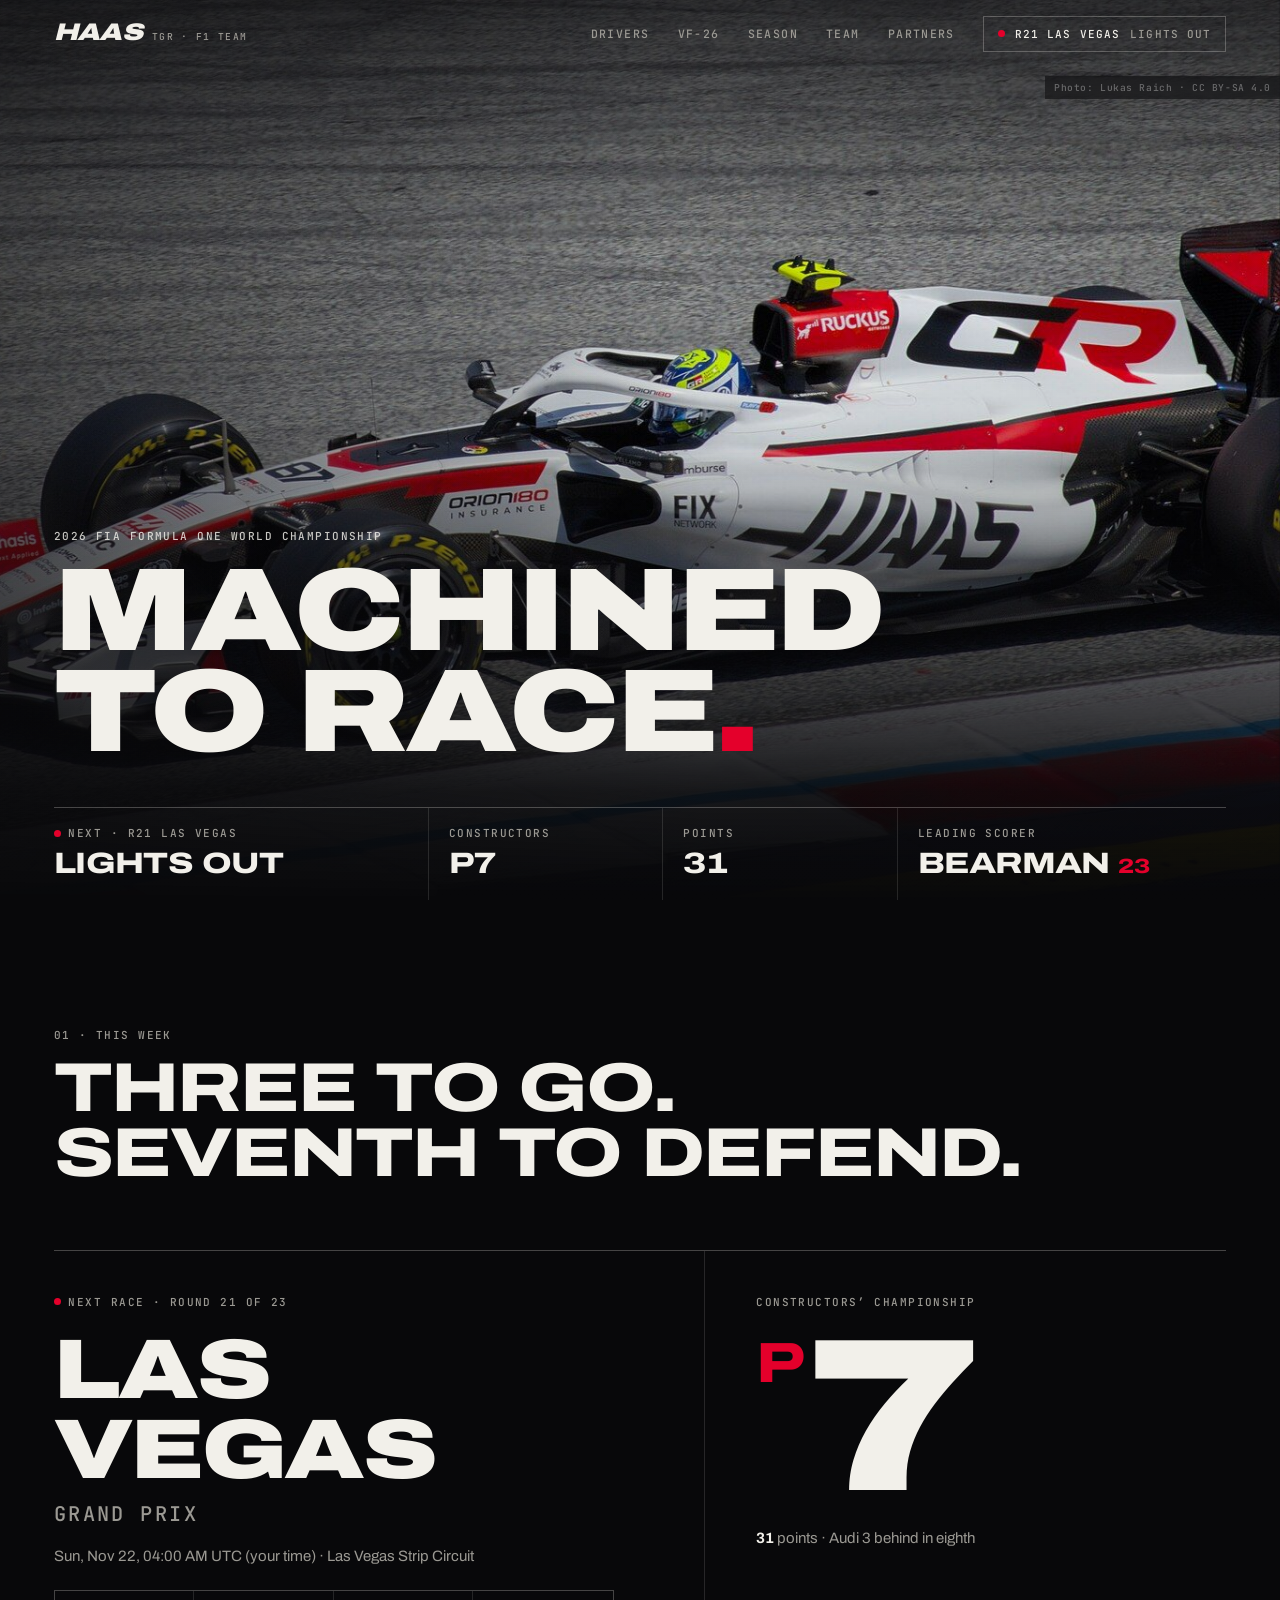
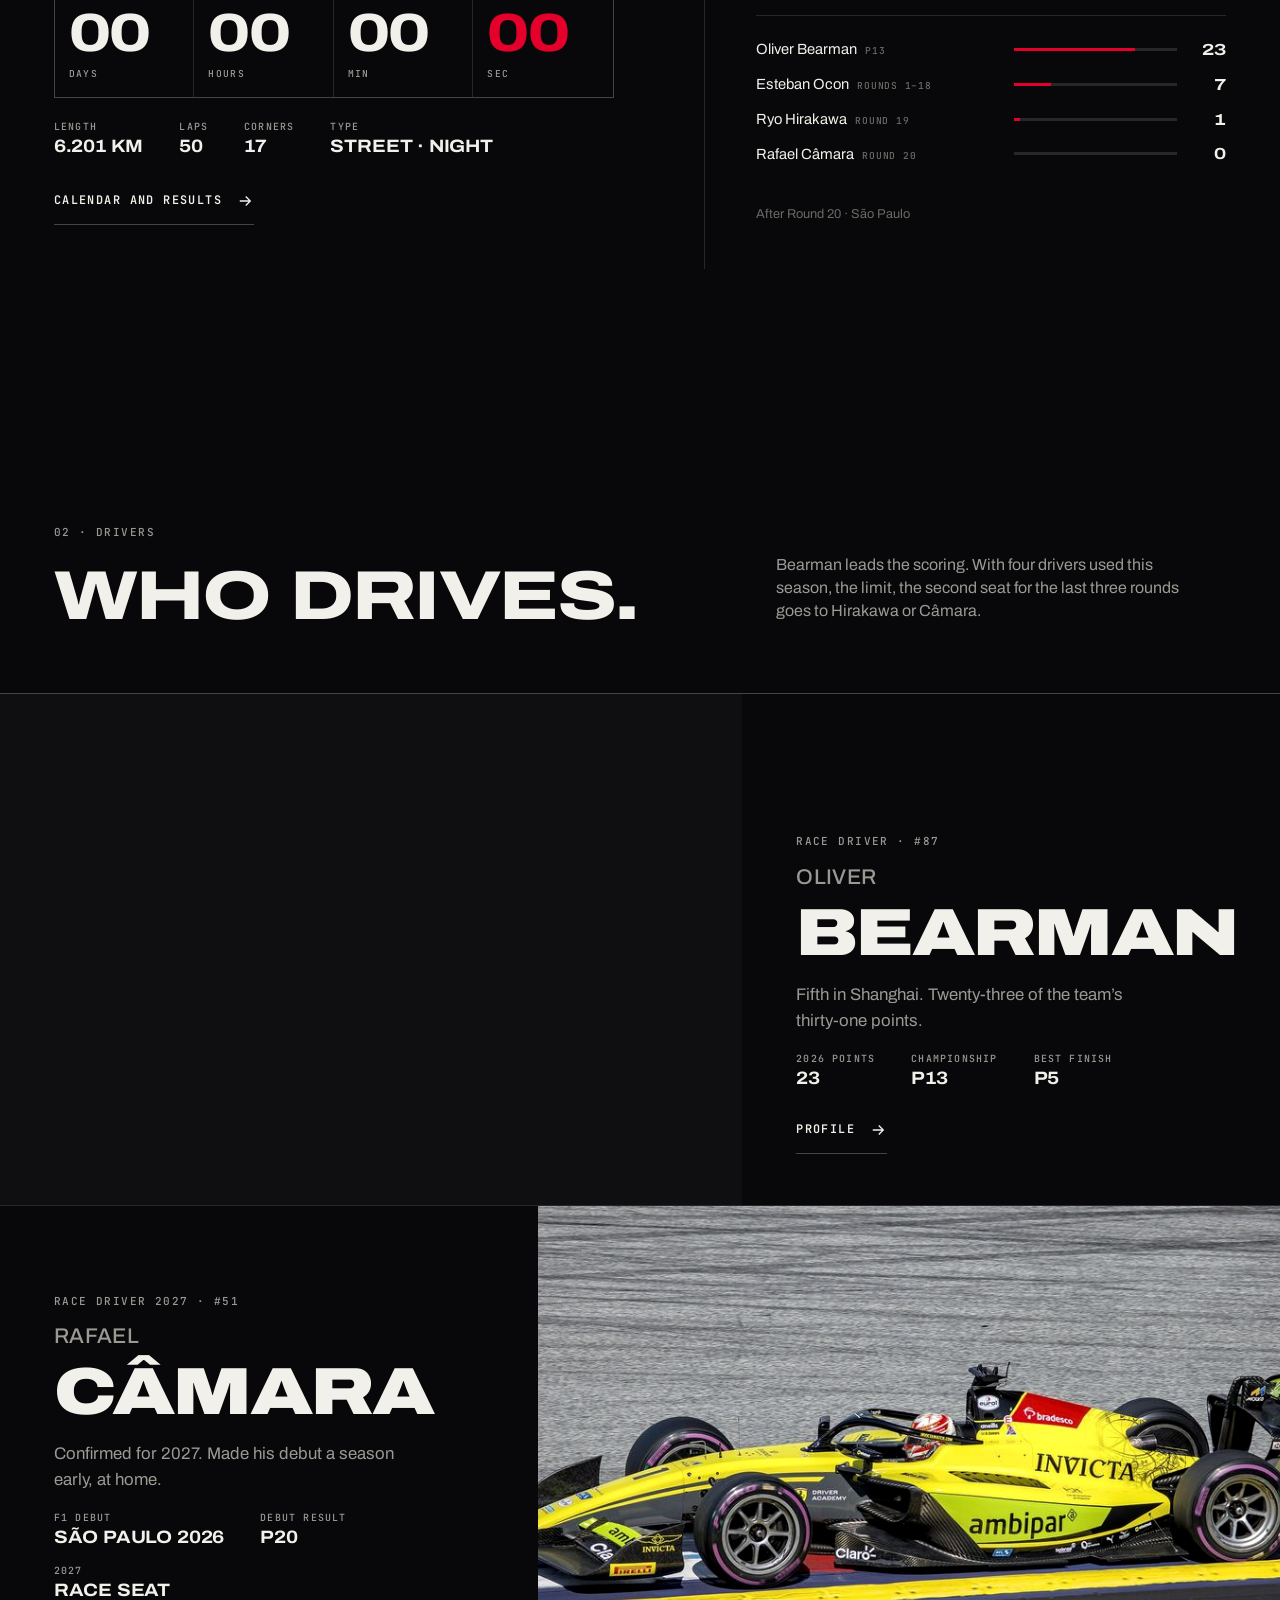
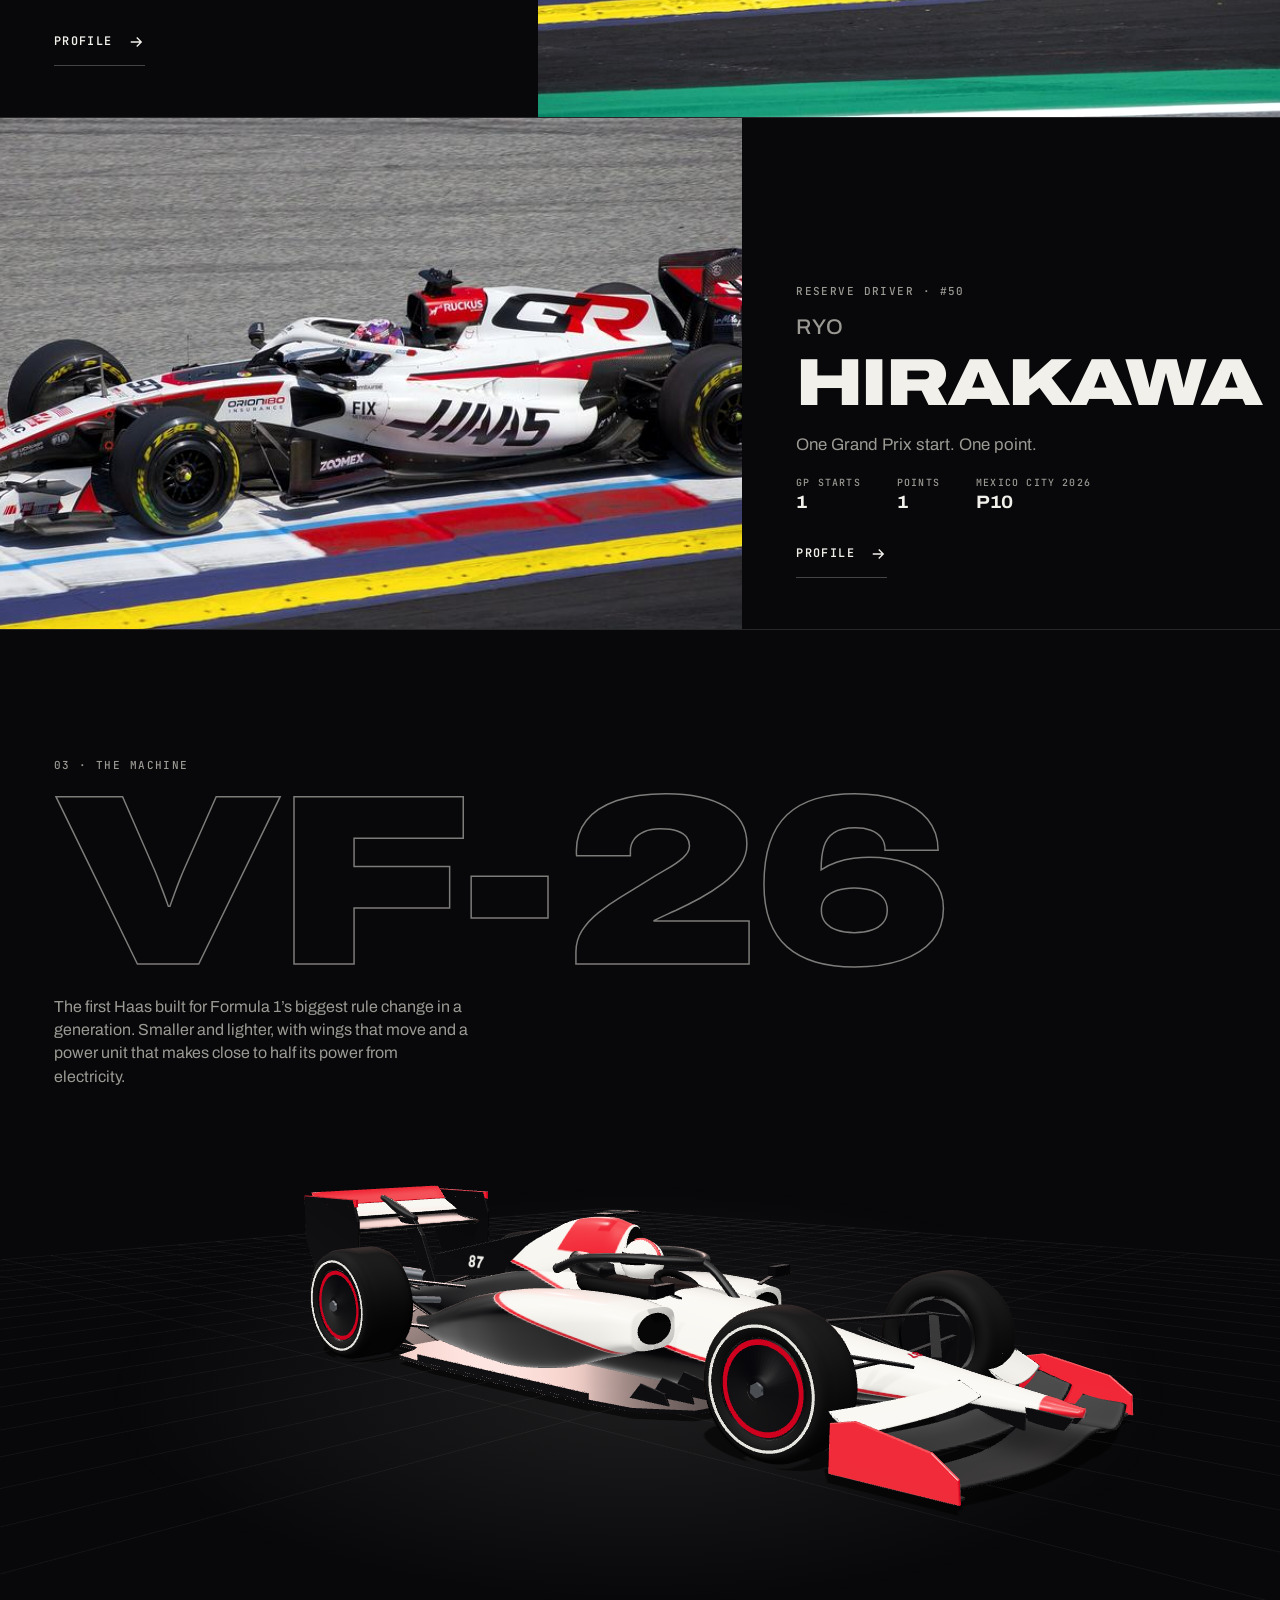
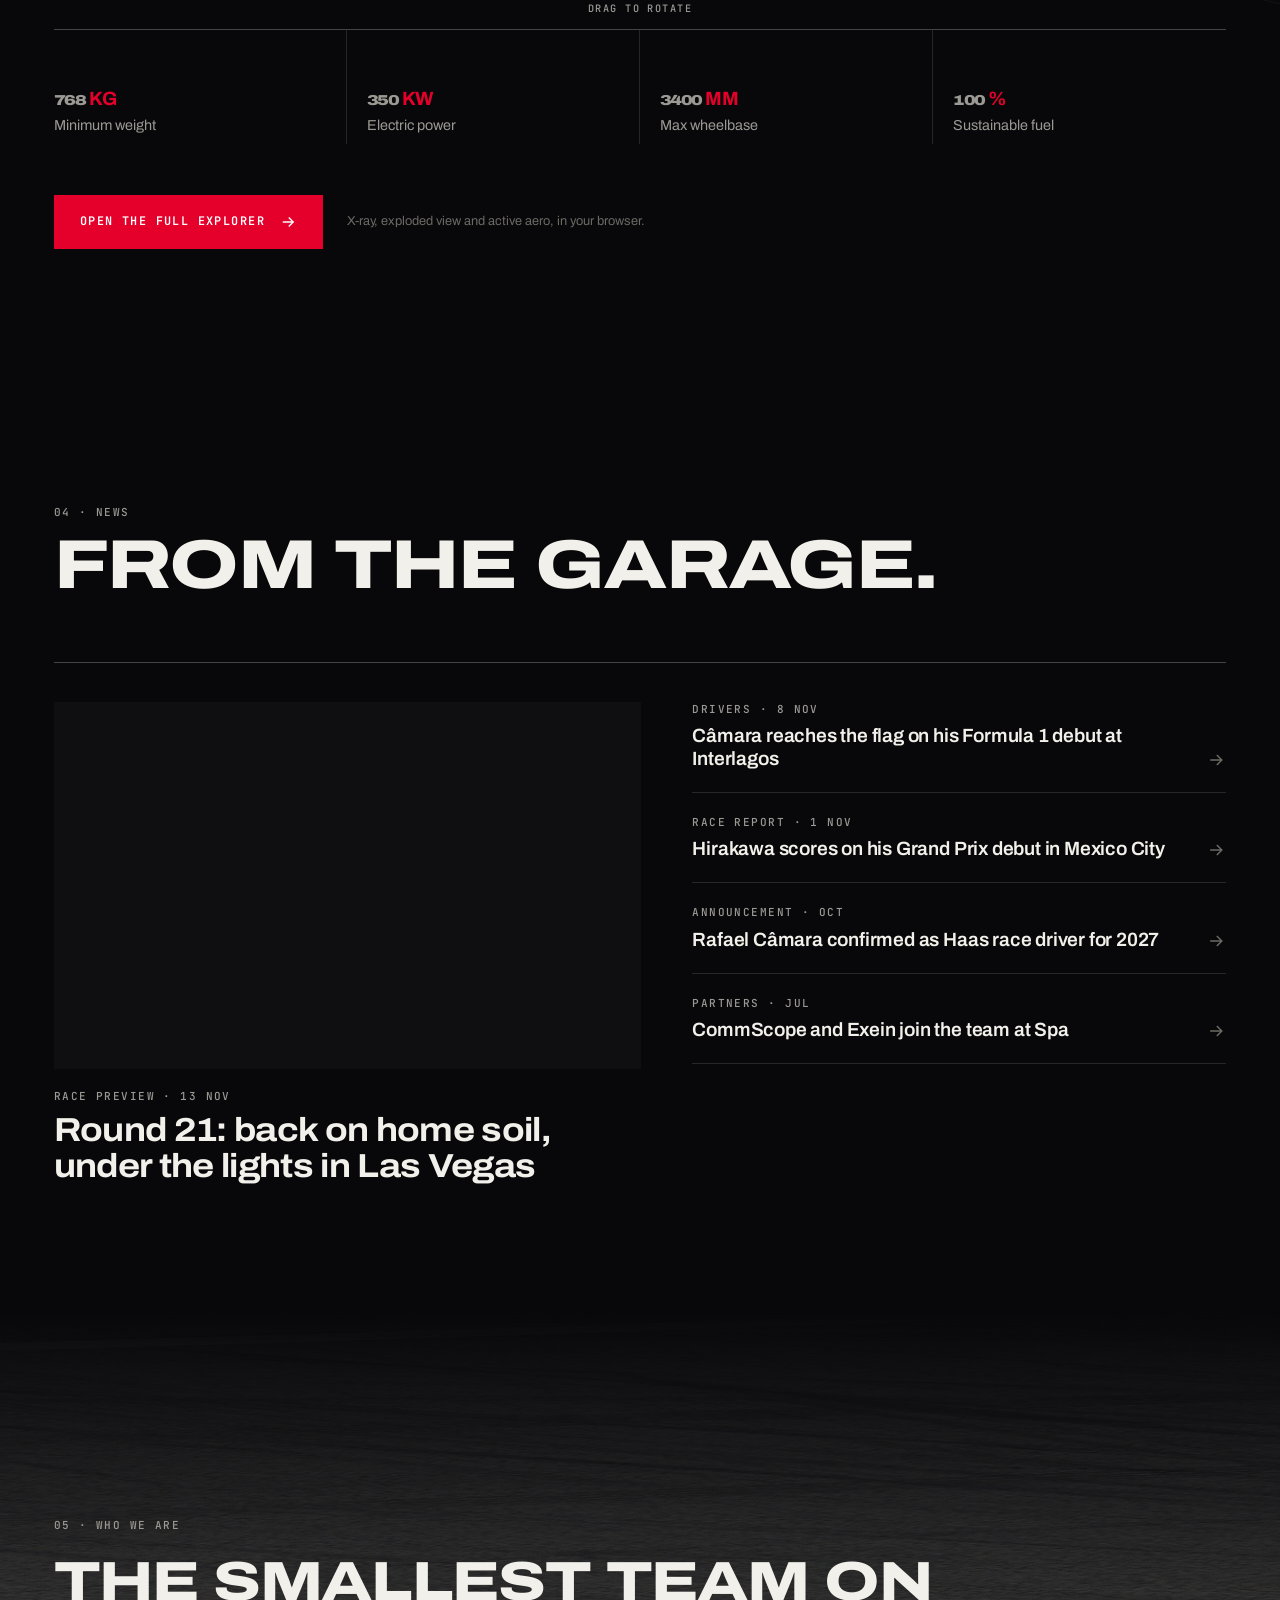
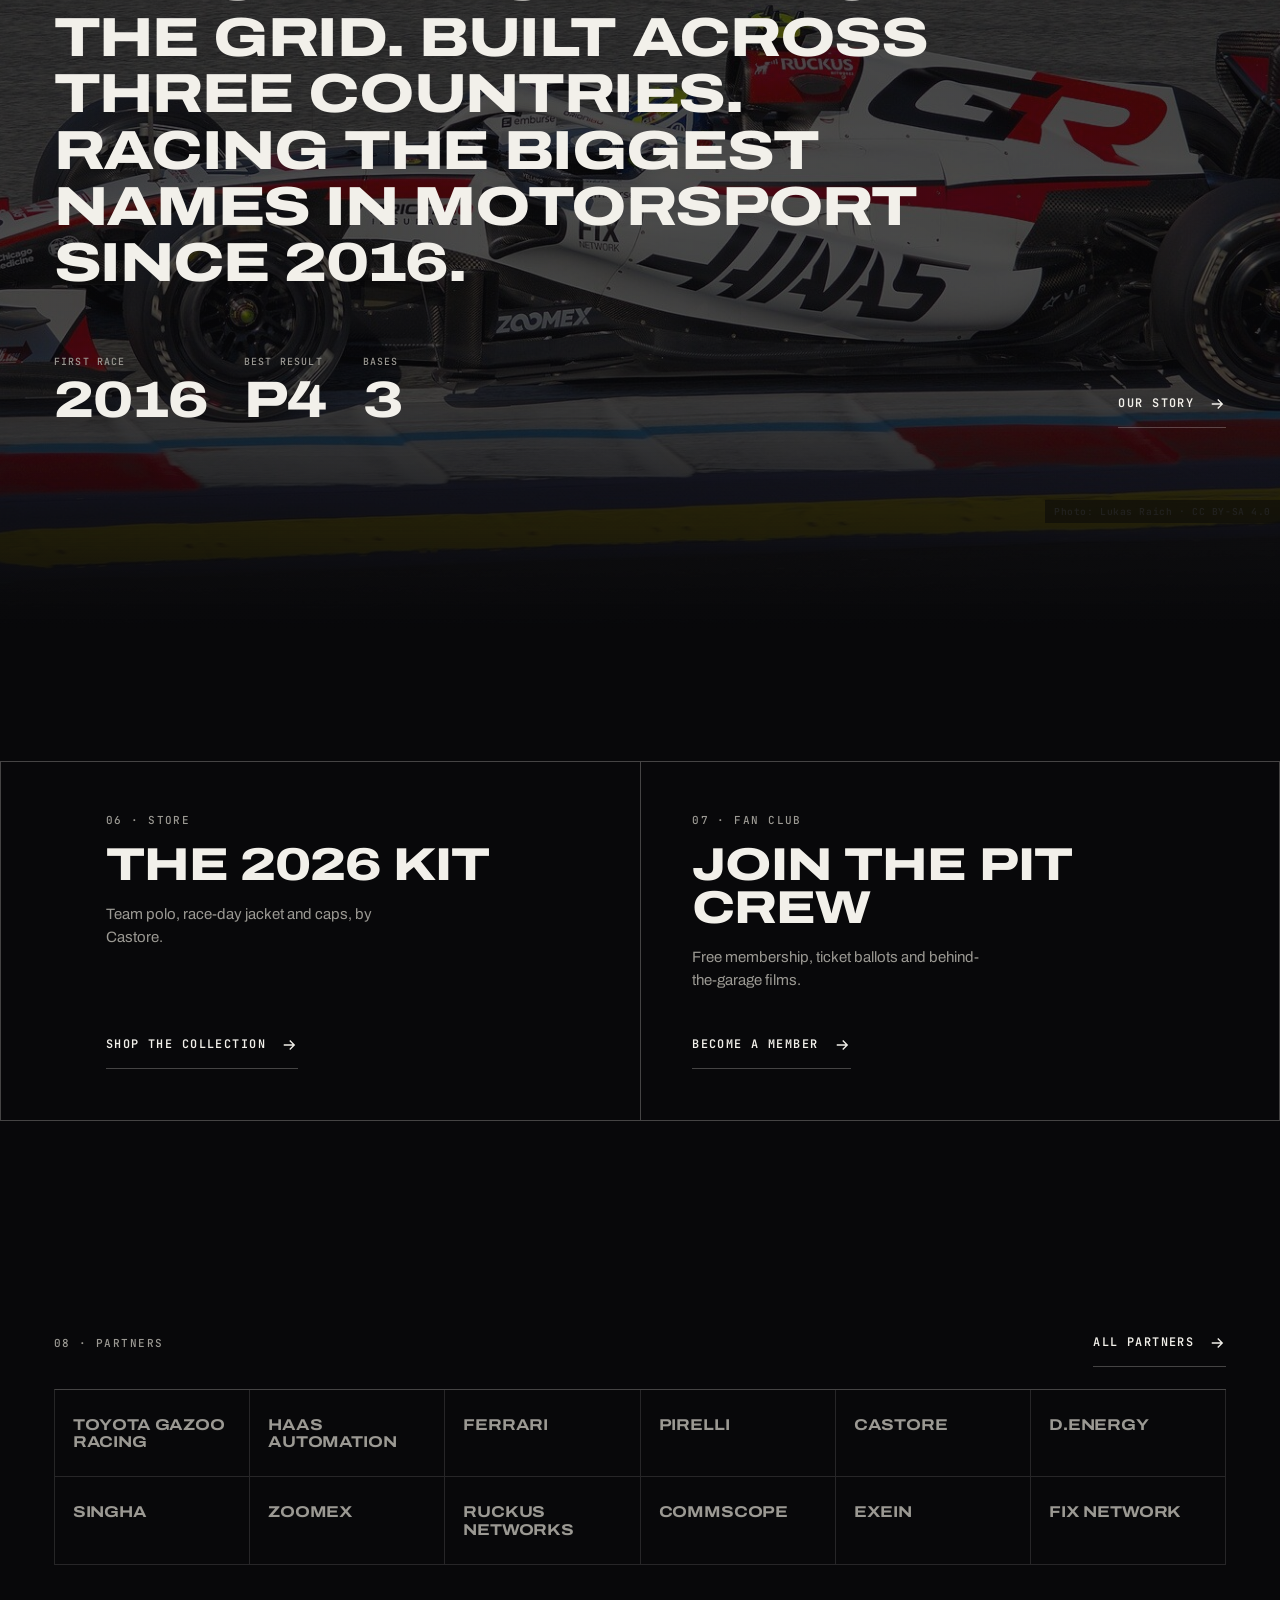
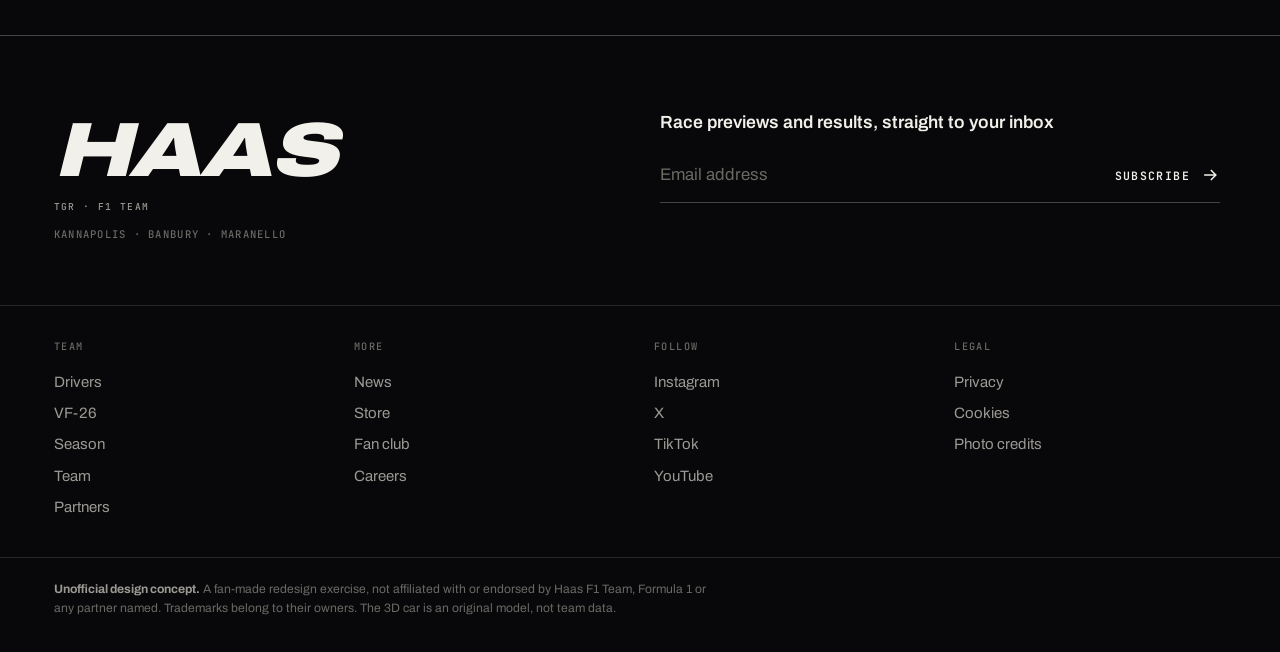
==== commit e3339d2f: "Rebuild site around real photography and a 3D car Replace the first design with a dark, photo-led la" ====
--- a/docs/index.html
+++ b/docs/index.html
@@ -3,332 +3,179 @@
 <head>
 <meta charset="utf-8">
 <meta name="viewport" content="width=device-width, initial-scale=1">
-<title>TGR Haas F1 Team — Machined to race</title>
-<meta name="description" content="The home of TGR Haas F1 Team: drivers, the VF-26, the 2026 calendar, standings, news and partners. Unofficial design concept.">
-<meta name="theme-color" content="#0f0f11">
-<meta property="og:title" content="TGR Haas F1 Team — Machined to race">
-<meta property="og:description" content="The home of TGR Haas F1 Team: drivers, the VF-26, the 2026 calendar, standings, news and partners. Unofficial design concept.">
+<title>TGR Haas F1 Team</title>
+<meta name="description" content="TGR Haas F1 Team: drivers, the VF-26 in 3D, the 2026 calendar, results, standings and partners. Unofficial design concept.">
+<meta name="theme-color" content="#08080a">
+<meta property="og:title" content="TGR Haas F1 Team">
+<meta property="og:description" content="TGR Haas F1 Team: drivers, the VF-26 in 3D, the 2026 calendar, results, standings and partners. Unofficial design concept.">
+<meta property="og:image" content="assets/img/bear1-1920.jpg">
 <link rel="icon" href="assets/favicon.svg" type="image/svg+xml">
-<link rel="preload" href="assets/fonts/display.woff2" as="font" type="font/woff2" crossorigin>
-<link rel="preload" href="assets/fonts/sans.woff2" as="font" type="font/woff2" crossorigin>
+<link rel="preload" href="assets/fonts/archivo.woff2" as="font" type="font/woff2" crossorigin>
 <link rel="stylesheet" href="assets/style.css">
-<script>document.documentElement.classList.add('js');try{if(sessionStorage.getItem('haas-seen'))document.documentElement.classList.add('seen')}catch(e){}</script>
+<script type="importmap">{"imports":{"three":"./assets/vendor/three.module.min.js"}}</script>
+<link rel="modulepreload" href="assets/vendor/three.module.min.js">
+<script>document.documentElement.classList.add('js')</script>
 </head>
 <body data-page="index.html">
 <a class="skip" href="#main">Skip to content</a>
-<div class="lights" aria-hidden="true"><div class="lights__row"><i></i><i></i><i></i><i></i><i></i></div><p class="lights__txt">Lights out</p></div>
-<div class="cursor" aria-hidden="true"><span class="cursor__label"></span></div>
 <header class="hdr">
-  <a class="hdr__logo" href="index.html" aria-label="TGR Haas F1 Team — home"><span class="wm" aria-label="Haas"><span class="wm__tgr">TGR</span><span class="wm__haas">HAAS</span><span class="wm__f1">F1 Team</span></span></a>
-  <a class="hdr__race" href="season.html"><span class="dot"></span><span>R20 · Las Vegas</span><span class="hdr__cd" data-countdown-short></span></a>
-  <div class="hdr__right">
-    <a class="hdr__store" href="index.html#store">Store</a>
-    <button class="menubtn" aria-expanded="false" aria-controls="menu"><span class="menubtn__txt">Menu</span><span class="menubtn__bars"><i></i><i></i></span></button>
+  <a class="hdr__logo" href="index.html" aria-label="TGR Haas F1 Team, home"><span class="logo"><b>HAAS</b><i>TGR · F1 Team</i></span></a>
+  <nav class="hdr__nav" aria-label="Main"><a href="drivers.html">Drivers</a><a href="car.html">VF-26</a><a href="season.html">Season</a><a href="team.html">Team</a><a href="partners.html">Partners</a></nav>
+  <a class="hdr__race" href="season.html"><span class="live"></span><span>R21 Las Vegas</span><b data-countdown-short></b></a>
+  <button class="hdr__menu" aria-expanded="false" aria-controls="menu" aria-label="Menu"><i></i><i></i></button>
+</header>
+<div class="menu" id="menu" hidden>
+  <nav aria-label="Mobile"><a href="index.html" style="--i:0" aria-current="page"><small>01</small>Home</a><a href="drivers.html" style="--i:1"><small>02</small>Drivers</a><a href="car.html" style="--i:2"><small>03</small>VF-26</a><a href="season.html" style="--i:3"><small>04</small>Season</a><a href="team.html" style="--i:4"><small>05</small>Team</a><a href="partners.html" style="--i:5"><small>06</small>Partners</a></nav>
+  <p class="menu__foot"><span class="live"></span> Round 21 · Las Vegas Grand Prix · Sat 21 Nov · 20:00 PST</p>
+</div>
+<main id="main">
+<section class="hero">
+  <figure class="ph hero__bg"><img src="assets/img/bear1-1920.jpg" srcset="assets/img/bear1-960.jpg 960w, assets/img/bear1-1920.jpg 1920w" sizes="100vw" alt="Oliver Bearman’s Haas VF-26 at speed at the Red Bull Ring" fetchpriority="high" decoding="async" style="object-position:40% 50%"><figcaption><a class="credit" href="https://commons.wikimedia.org/wiki/File:FIA_F1_Austria_2026_Nr._87_Bearman_(1).jpg" rel="noopener">Photo: Lukas Raich · CC BY-SA 4.0</a></figcaption></figure>
+  <div class="wrap hero__in">
+    <p class="label">2026 FIA Formula One World Championship</p>
+    <h1 class="display hero__t"><span>Machined</span><span>to race<i>.</i></span></h1>
   </div>
-</header>
-<nav class="menu" id="menu" aria-label="Main" hidden>
-  <div class="menu__inner">
-    <ul class="menu__list">
-      <li style="--i:0"><a href="index.html" aria-current="page"><span class="menu__n">01</span><span class="menu__l">Home</span><span class="menu__note">Start line</span></a></li>
-      <li style="--i:1"><a href="drivers.html"><span class="menu__n">02</span><span class="menu__l">Drivers</span><span class="menu__note">Who drives</span></a></li>
-      <li style="--i:2"><a href="car.html"><span class="menu__n">03</span><span class="menu__l">VF-26</span><span class="menu__note">The machine</span></a></li>
-      <li style="--i:3"><a href="season.html"><span class="menu__n">04</span><span class="menu__l">Season</span><span class="menu__note">Calendar & standings</span></a></li>
-      <li style="--i:4"><a href="team.html"><span class="menu__n">05</span><span class="menu__l">Team</span><span class="menu__note">Story, people, careers</span></a></li>
-      <li style="--i:5"><a href="partners.html"><span class="menu__n">06</span><span class="menu__l">Partners</span><span class="menu__note">Who backs us</span></a></li>
-    </ul>
-    <aside class="menu__side">
-      <p class="eyebrow">Next race</p>
-      <p class="menu__race">Las Vegas Grand Prix</p>
-      <p class="mono">Sat 21 Nov · 20:00 PST</p>
-      <div class="menu__links">
-        <a href="index.html#store">Store</a><a href="index.html#fans">Fan club</a><a href="index.html#news">News</a><a href="team.html#careers">Careers</a>
-      </div>
-      <div class="menu__social"><a href="#">Instagram</a><a href="#">X</a><a href="#">TikTok</a><a href="#">YouTube</a></div>
-    </aside>
-  </div>
-</nav>
-<main id="main">
-<section class="hero" data-hero>
-  
-<div class="hero__layer hero__layer--base">
-  <div class="hero__meta">
-    <span class="mono">2026 FIA Formula One World Championship</span>
-    <span class="mono">After Round 19 · São Paulo</span>
-  </div>
-  <h1 class="hero__title"><span class="hero__l1">Machined</span><span class="hero__l2"><em class="hand">to</em> race<i>.</i></span></h1>
-  
-<svg class="carsvg hero__car" viewBox="0 0 1200 420" role="img" aria-label="Top-down line drawing of the VF-26">
-  <g class="carsvg__floor"><path d="M250 118 C380 104 560 104 700 132 L770 168 L770 252 L700 288 C560 316 380 316 250 302 Z"/></g>
-  <g class="carsvg__tyres">
-    <rect x="118" y="58" width="128" height="72" rx="16"/><rect x="118" y="290" width="128" height="72" rx="16"/>
-    <rect x="838" y="68" width="112" height="60" rx="14"/><rect x="838" y="292" width="112" height="60" rx="14"/>
-  </g>
-  <g class="carsvg__arms">
-    <path d="M182 130 240 196M182 130 300 186M182 290 240 224M182 290 300 234"/>
-    <path d="M894 128 800 196M894 128 870 200M894 292 800 224M894 292 870 220M894 128 930 203M894 292 930 217"/>
-  </g>
-  <g class="carsvg__wings">
-    <path d="M52 112h66v196H52zM70 112v196M92 112v196"/>
-    <path d="M1048 84 C1098 96 1128 150 1134 210 C1128 270 1098 324 1048 336 L1040 336 L1040 84 Z"/>
-    <path d="M1062 92 C1096 120 1108 170 1110 210 C1108 250 1096 300 1062 328M1082 104 C1106 140 1118 180 1120 210 C1118 240 1106 280 1082 316"/>
-    <path d="M1040 84h-22v36h22M1040 336h-22v-36h22"/>
-  </g>
-  <g class="carsvg__body">
-    <path d="M118 194 C200 190 260 186 320 170 C380 150 430 128 520 126 C600 126 640 150 680 172 C760 184 900 196 1040 202 L1060 210 L1040 218 C900 224 760 236 680 248 C640 270 600 294 520 294 C430 292 380 270 320 250 C260 234 200 230 118 226 Z"/>
-    <path class="carsvg__detail" d="M300 210 C380 196 470 192 560 196M300 210 C380 224 470 228 560 224M120 210H300"/>
-    <path class="carsvg__detail" d="M470 138 C520 150 540 170 548 188M470 282 C520 270 540 250 548 232"/>
-  </g>
-  <g class="carsvg__cockpit">
-    <path d="M560 188 C600 180 650 186 676 210 C650 234 600 240 560 232 C548 222 548 198 560 188Z"/>
-    <path class="carsvg__halo" d="M566 186 C620 172 680 190 700 210 C680 230 620 248 566 234M700 210H742"/>
-  </g>
-  <g class="carsvg__accent"><path d="M118 210H52M1060 210h74"/><circle cx="612" cy="210" r="13"/></g>
-</svg>
-  <p class="hero__note hand">move your cursor ↘</p>
-</div>
-  
-<div class="hero__layer hero__layer--under" aria-hidden="true">
-  <div class="hero__meta">
-    <span class="mono">2026 FIA Formula One World Championship</span>
-    <span class="mono">After Round 19 · São Paulo</span>
-  </div>
-  <div class="hero__title"><span class="hero__l1">Machined</span><span class="hero__l2"><em class="hand">to</em> race<i>.</i></span></div>
-  
-<svg class="carsvg hero__car" viewBox="0 0 1200 420" role="img" aria-label="Top-down line drawing of the VF-26">
-  <g class="carsvg__floor"><path d="M250 118 C380 104 560 104 700 132 L770 168 L770 252 L700 288 C560 316 380 316 250 302 Z"/></g>
-  <g class="carsvg__tyres">
-    <rect x="118" y="58" width="128" height="72" rx="16"/><rect x="118" y="290" width="128" height="72" rx="16"/>
-    <rect x="838" y="68" width="112" height="60" rx="14"/><rect x="838" y="292" width="112" height="60" rx="14"/>
-  </g>
-  <g class="carsvg__arms">
-    <path d="M182 130 240 196M182 130 300 186M182 290 240 224M182 290 300 234"/>
-    <path d="M894 128 800 196M894 128 870 200M894 292 800 224M894 292 870 220M894 128 930 203M894 292 930 217"/>
-  </g>
-  <g class="carsvg__wings">
-    <path d="M52 112h66v196H52zM70 112v196M92 112v196"/>
-    <path d="M1048 84 C1098 96 1128 150 1134 210 C1128 270 1098 324 1048 336 L1040 336 L1040 84 Z"/>
-    <path d="M1062 92 C1096 120 1108 170 1110 210 C1108 250 1096 300 1062 328M1082 104 C1106 140 1118 180 1120 210 C1118 240 1106 280 1082 316"/>
-    <path d="M1040 84h-22v36h22M1040 336h-22v-36h22"/>
-  </g>
-  <g class="carsvg__body">
-    <path d="M118 194 C200 190 260 186 320 170 C380 150 430 128 520 126 C600 126 640 150 680 172 C760 184 900 196 1040 202 L1060 210 L1040 218 C900 224 760 236 680 248 C640 270 600 294 520 294 C430 292 380 270 320 250 C260 234 200 230 118 226 Z"/>
-    <path class="carsvg__detail" d="M300 210 C380 196 470 192 560 196M300 210 C380 224 470 228 560 224M120 210H300"/>
-    <path class="carsvg__detail" d="M470 138 C520 150 540 170 548 188M470 282 C520 270 540 250 548 232"/>
-  </g>
-  <g class="carsvg__cockpit">
-    <path d="M560 188 C600 180 650 186 676 210 C650 234 600 240 560 232 C548 222 548 198 560 188Z"/>
-    <path class="carsvg__halo" d="M566 186 C620 172 680 190 700 210 C680 230 620 248 566 234M700 210H742"/>
-  </g>
-  <g class="carsvg__accent"><path d="M118 210H52M1060 210h74"/><circle cx="612" cy="210" r="13"/></g>
-</svg>
-  <p class="hero__note hand">keep looking ↗</p>
-</div>
-  <div class="hero__foot">
-    <div class="hero__chip"><span class="mono">Constructors</span><b>P7</b></div>
-    <div class="hero__chip"><span class="mono">Points</span><b>31</b></div>
-    <div class="hero__chip hero__chip--wide"><span class="mono"><span class="dot"></span> Next · Las Vegas</span><b data-countdown-short>—</b></div>
-    <a class="hero__scroll" href="#now" aria-label="Scroll to content"><span></span></a>
+  <div class="hero__bar">
+    <a href="season.html" class="hero__cell hero__cell--wide"><span class="label"><span class="live"></span>Next · R21 Las Vegas</span><b data-countdown-short>—</b></a>
+    <div class="hero__cell"><span class="label">Constructors</span><b>P7</b></div>
+    <div class="hero__cell"><span class="label">Points</span><b>31</b></div>
+    <a href="drivers.html#bearman" class="hero__cell"><span class="label">Leading scorer</span><b>Bearman <small>23</small></b></a>
   </div>
 </section>
 
-<div class="ticker " aria-hidden="true"><div class="ticker__track"><span class="ticker__item">Round 20 · Las Vegas Grand Prix</span><span class="ticker__star" aria-hidden="true">✺</span><span class="ticker__item">Sat 21 Nov · 20:00 PST</span><span class="ticker__star" aria-hidden="true">✺</span><span class="ticker__item">P7 in the Constructors’</span><span class="ticker__star" aria-hidden="true">✺</span><span class="ticker__item">31 points</span><span class="ticker__star" aria-hidden="true">✺</span><span class="ticker__item">Bearman P5 in Shanghai</span><span class="ticker__star" aria-hidden="true">✺</span><span class="ticker__item">Câmara confirmed for 2027</span><span class="ticker__star" aria-hidden="true">✺</span><span class="ticker__item">Round 20 · Las Vegas Grand Prix</span><span class="ticker__star" aria-hidden="true">✺</span><span class="ticker__item">Sat 21 Nov · 20:00 PST</span><span class="ticker__star" aria-hidden="true">✺</span><span class="ticker__item">P7 in the Constructors’</span><span class="ticker__star" aria-hidden="true">✺</span><span class="ticker__item">31 points</span><span class="ticker__star" aria-hidden="true">✺</span><span class="ticker__item">Bearman P5 in Shanghai</span><span class="ticker__star" aria-hidden="true">✺</span><span class="ticker__item">Câmara confirmed for 2027</span><span class="ticker__star" aria-hidden="true">✺</span><span class="ticker__item">Round 20 · Las Vegas Grand Prix</span><span class="ticker__star" aria-hidden="true">✺</span><span class="ticker__item">Sat 21 Nov · 20:00 PST</span><span class="ticker__star" aria-hidden="true">✺</span><span class="ticker__item">P7 in the Constructors’</span><span class="ticker__star" aria-hidden="true">✺</span><span class="ticker__item">31 points</span><span class="ticker__star" aria-hidden="true">✺</span><span class="ticker__item">Bearman P5 in Shanghai</span><span class="ticker__star" aria-hidden="true">✺</span><span class="ticker__item">Câmara confirmed for 2027</span><span class="ticker__star" aria-hidden="true">✺</span><span class="ticker__item">Round 20 · Las Vegas Grand Prix</span><span class="ticker__star" aria-hidden="true">✺</span><span class="ticker__item">Sat 21 Nov · 20:00 PST</span><span class="ticker__star" aria-hidden="true">✺</span><span class="ticker__item">P7 in the Constructors’</span><span class="ticker__star" aria-hidden="true">✺</span><span class="ticker__item">31 points</span><span class="ticker__star" aria-hidden="true">✺</span><span class="ticker__item">Bearman P5 in Shanghai</span><span class="ticker__star" aria-hidden="true">✺</span><span class="ticker__item">Câmara confirmed for 2027</span><span class="ticker__star" aria-hidden="true">✺</span></div></div>
-
-<section class="sec sec--dark" id="now">
+<section class="sec" id="now">
   <div class="wrap">
-    <div class="sechead">
-      <p class="eyebrow" data-reveal>01 — Right now</p>
-      <h2 class="h-xl" data-split>Three to go.<br>Seventh to defend.</h2>
-    </div>
+    <header class="sh"><p class="label" data-reveal>01 · This week</p><h2 class="display sh__t" data-reveal>Three to go.<br>Seventh to defend.</h2></header>
     <div class="now">
 <div class="race" data-reveal>
-  <div class="race__head">
-    <p class="eyebrow"><span class="dot"></span> Next race · Round 20 of 22</p>
-    <p class="mono race__local" data-localtime="2026-11-22T04:00:00Z">Sat 21 Nov · 20:00 PST</p>
-  </div>
-  <h2 class="race__title">Las<br>Vegas</h2>
-  <p class="race__circuit">Las Vegas Strip Circuit</p>
-  <div class="cd" data-countdown="2026-11-22T04:00:00Z" aria-label="Countdown to lights out">
-    <div><b data-u="d">00</b><span>Days</span></div><div><b data-u="h">00</b><span>Hrs</span></div><div><b data-u="m">00</b><span>Min</span></div><div><b data-u="s">00</b><span>Sec</span></div>
-  </div>
-  <dl class="race__facts"><div><dt>Length</dt><dd>6.201 km</dd></div><div><dt>Laps</dt><dd>50</dd></div><div><dt>Corners</dt><dd>17</dd></div><div><dt>Layout</dt><dd>Street · night</dd></div></dl>
-  <a class="btn btn--light" href="season.html" data-magnetic><span class="btn__label">Full calendar</span><span class="btn__icon"><svg class="arr" viewBox="0 0 24 24" aria-hidden="true"><path d="M5 19 19 5M8 5h11v11" fill="none" stroke="currentColor" stroke-width="2"/></svg></span></a>
+  <p class="label"><span class="live"></span>Next race · Round 21 of 23</p>
+  <h3 class="display race__t">Las Vegas<small>Grand Prix</small></h3>
+  <p class="race__when"><span data-localtime="2026-11-22T04:00:00Z">Sat 21 Nov · 20:00 PST</span> · Las Vegas Strip Circuit</p>
+  <div class="cd" data-countdown="2026-11-22T04:00:00Z" role="timer" aria-label="Countdown to lights out"><div><b data-u="d">00</b><span>Days</span></div><div><b data-u="h">00</b><span>Hours</span></div><div><b data-u="m">00</b><span>Min</span></div><div><b data-u="s">00</b><span>Sec</span></div></div>
+  <dl class="facts"><div><dt>Length</dt><dd>6.201 km</dd></div><div><dt>Laps</dt><dd>50</dd></div><div><dt>Corners</dt><dd>17</dd></div><div><dt>Type</dt><dd>Street · night</dd></div></dl>
+  <a class="cta " href="season.html"><span>Calendar and results</span><svg class="arr" viewBox="0 0 24 24" aria-hidden="true"><path d="M5 12h14M13 6l6 6-6 6" fill="none" stroke="currentColor" stroke-width="1.8"/></svg></a>
 </div>
-<div class="stand" data-reveal style="--d:120ms">
-  <p class="eyebrow">Constructors’ Championship</p>
-  <div class="stand__pos"><span class="stand__p">P</span><span data-count="7">7</span></div>
-  <p class="stand__pts"><b data-count="31">31</b> points <span class="muted">· Audi 3 behind</span></p>
-  <ul class="stand__list">
-    <li><span>Oliver Bearman</span><span class="bar"><i style="--w:74.19354838709677%"></i></span><b>23</b></li><li><span>Esteban Ocon <em>Rounds 1–17</em></span><span class="bar"><i style="--w:22.58064516129032%"></i></span><b>7</b></li><li><span>Ryo Hirakawa <em>Round 18</em></span><span class="bar"><i style="--w:3.225806451612903%"></i></span><b>1</b></li>
-  </ul>
-  <p class="small muted">After Round 19 · São Paulo</p>
+<div class="stand" data-reveal>
+  <p class="label">Constructors’ Championship</p>
+  <p class="stand__pos display"><small>P</small>7</p>
+  <p class="stand__pts"><b>31</b> points · Audi 3 behind in eighth</p>
+  <ul class="bars"><li><span>Oliver Bearman<em>P13</em></span><i><u style="--w:74.19354838709677%"></u></i><b>23</b></li><li><span>Esteban Ocon<em>Rounds 1–18</em></span><i><u style="--w:22.58064516129032%"></u></i><b>7</b></li><li><span>Ryo Hirakawa<em>Round 19</em></span><i><u style="--w:3.225806451612903%"></u></i><b>1</b></li><li><span>Rafael Câmara<em>Round 20</em></span><i><u style="--w:0%"></u></i><b>0</b></li></ul>
+  <p class="fine">After Round 20 · São Paulo</p>
 </div></div>
   </div>
 </section>
 
-<section class="sec" id="drivers">
-  <div class="wrap">
-    <div class="sechead sechead--row">
-      <div><p class="eyebrow" data-reveal>02 — Drivers</p><h2 class="h-xl" data-split>Who drives.</h2></div>
-      <p class="lede" data-reveal>A 21-year-old leading the scoring, a champion arriving early, and a Le Mans winner on call. The second seat for Las Vegas is yet to be announced.</p>
-    </div>
-    <div class="dgrid">
-<a class="dcard dcard--ink" href="drivers.html#bearman" data-reveal style="--d:0ms" data-cursor="Profile">
-  <div class="dcard__top"><span class="mono">Race driver</span><span class="flag flag--gb" aria-hidden="true"></span></div>
-  <div class="dcard__num" aria-hidden="true">87</div>
-  <div class="dcard__name"><span>Oliver</span><strong>Bearman</strong></div>
-  <p class="dcard__line hand">Fifth in Shanghai. Leading scorer. Still hungry.</p>
-  <dl class="dcard__stats"><div><dt>2026 points</dt><dd>23</dd></div><div><dt>Championship</dt><dd>P13</dd></div></dl>
-</a>
-<a class="dcard dcard--red" href="drivers.html#camara" data-reveal style="--d:80ms" data-cursor="Profile">
-  <div class="dcard__top"><span class="mono">Race driver 2027 · debuted São Paulo 2026</span><span class="flag flag--br" aria-hidden="true"></span></div>
-  <div class="dcard__num" aria-hidden="true">RC</div>
-  <div class="dcard__name"><span>Rafael</span><strong>Câmara</strong></div>
-  <p class="dcard__line hand">The future arrived early.</p>
-  <dl class="dcard__stats"><div><dt>F1 debut</dt><dd>São Paulo 2026</dd></div><div><dt>2027 status</dt><dd>Confirmed</dd></div></dl>
-</a>
-<a class="dcard dcard--bone" href="drivers.html#hirakawa" data-reveal style="--d:160ms" data-cursor="Profile">
-  <div class="dcard__top"><span class="mono">Reserve driver</span><span class="flag flag--jp" aria-hidden="true"></span></div>
-  <div class="dcard__num" aria-hidden="true">RH</div>
-  <div class="dcard__name"><span>Ryo</span><strong>Hirakawa</strong></div>
-  <p class="dcard__line hand">One start. One point.</p>
-  <dl class="dcard__stats"><div><dt>GP starts</dt><dd>1</dd></div><div><dt>Points</dt><dd>1</dd></div></dl>
-</a></div>
-    <div class="center" data-reveal><a class="btn " href="drivers.html" data-magnetic><span class="btn__label">All drivers</span><span class="btn__icon"><svg class="arr" viewBox="0 0 24 24" aria-hidden="true"><path d="M5 19 19 5M8 5h11v11" fill="none" stroke="currentColor" stroke-width="2"/></svg></span></a></div>
+<section class="sec sec--flush" id="drivers">
+  <div class="wrap"><header class="sh"><p class="label" data-reveal>02 · Drivers</p><h2 class="display sh__t" data-reveal>Who drives.</h2><p class="sh__sub" data-reveal>Bearman leads the scoring. With four drivers used this season, the limit, the second seat for the last three rounds goes to Hirakawa or Câmara.</p></header></div>
+  <div class="dlist">
+    
+    <a class="drow" href="drivers.html#bearman" data-reveal>
+      <figure class="ph drow__ph"><img src="assets/img/bear1-1920.jpg" srcset="assets/img/bear1-960.jpg 960w, assets/img/bear1-1920.jpg 1920w" sizes="(min-width: 900px) 55vw, 100vw" alt="Oliver Bearman’s Haas VF-26 at speed at the Red Bull Ring" loading="lazy" decoding="async"></figure>
+      <div class="drow__in">
+        <p class="label">Race driver · #87</p>
+        <h3 class="display drow__n"><small>Oliver</small>Bearman</h3>
+        <p class="drow__line">Fifth in Shanghai. Twenty-three of the team’s thirty-one points.</p>
+        <dl class="facts"><div><dt>2026 points</dt><dd>23</dd></div><div><dt>Championship</dt><dd>P13</dd></div><div><dt>Best finish</dt><dd>P5</dd></div></dl>
+        <span class="cta"><span>Profile</span><svg class="arr" viewBox="0 0 24 24" aria-hidden="true"><path d="M5 12h14M13 6l6 6-6 6" fill="none" stroke="currentColor" stroke-width="1.8"/></svg></span>
+      </div>
+    </a>
+    <a class="drow" href="drivers.html#camara" data-reveal>
+      <figure class="ph drow__ph"><img src="assets/img/cam1-1920.jpg" srcset="assets/img/cam1-960.jpg 960w, assets/img/cam1-1920.jpg 1920w" sizes="(min-width: 900px) 55vw, 100vw" alt="Rafael Câmara in his Invicta Formula 2 car at the Red Bull Ring" loading="lazy" decoding="async"></figure>
+      <div class="drow__in">
+        <p class="label">Race driver 2027 · #51</p>
+        <h3 class="display drow__n"><small>Rafael</small>Câmara</h3>
+        <p class="drow__line">Confirmed for 2027. Made his debut a season early, at home.</p>
+        <dl class="facts"><div><dt>F1 debut</dt><dd>São Paulo 2026</dd></div><div><dt>Debut result</dt><dd>P20</dd></div><div><dt>2027</dt><dd>Race seat</dd></div></dl>
+        <span class="cta"><span>Profile</span><svg class="arr" viewBox="0 0 24 24" aria-hidden="true"><path d="M5 12h14M13 6l6 6-6 6" fill="none" stroke="currentColor" stroke-width="1.8"/></svg></span>
+      </div>
+    </a>
+    <a class="drow" href="drivers.html#hirakawa" data-reveal>
+      <figure class="ph drow__ph"><img src="assets/img/hira1-1920.jpg" srcset="assets/img/hira1-960.jpg 960w, assets/img/hira1-1920.jpg 1920w" sizes="(min-width: 900px) 55vw, 100vw" alt="Ryo Hirakawa driving the Haas VF-26 in practice at the Red Bull Ring" loading="lazy" decoding="async"></figure>
+      <div class="drow__in">
+        <p class="label">Reserve driver · #50</p>
+        <h3 class="display drow__n"><small>Ryo</small>Hirakawa</h3>
+        <p class="drow__line">One Grand Prix start. One point.</p>
+        <dl class="facts"><div><dt>GP starts</dt><dd>1</dd></div><div><dt>Points</dt><dd>1</dd></div><div><dt>Mexico City 2026</dt><dd>P10</dd></div></dl>
+        <span class="cta"><span>Profile</span><svg class="arr" viewBox="0 0 24 24" aria-hidden="true"><path d="M5 12h14M13 6l6 6-6 6" fill="none" stroke="currentColor" stroke-width="1.8"/></svg></span>
+      </div>
+    </a>
   </div>
 </section>
 
-<section class="sec sec--dark carsec" id="car">
+<section class="sec carsec" id="car" data-car-ui>
+  <div class="wrap carsec__head">
+    <header class="sh"><p class="label" data-reveal>03 · The machine</p><h2 class="display sh__t" data-reveal>VF-26</h2><p class="sh__sub" data-reveal>The first Haas built for Formula 1’s biggest rule change in a generation. Smaller and lighter, with wings that move and a power unit that makes close to half its power from electricity.</p></header>
+  </div>
+  <div class="stage" data-car3d="teaser" aria-label="Interactive 3D model of the VF-26. Drag to rotate.">
+    <p class="stage__hint">Drag to rotate</p>
+    <noscript><figure class="ph "><img src="assets/img/bear3-1920.jpg" srcset="assets/img/bear3-960.jpg 960w, assets/img/bear3-1920.jpg 1920w" sizes="100vw" alt="Side view of Oliver Bearman’s Haas VF-26 on the kerb" loading="lazy" decoding="async"></figure></noscript>
+  </div>
   <div class="wrap">
-    <div class="sechead sechead--row">
-      <div><p class="eyebrow" data-reveal>03 — The machine</p><h2 class="h-xxl" data-split>VF-26</h2></div>
-      <p class="lede" data-reveal>The first Haas built for Formula 1’s biggest rule change in a generation: smaller, lighter, with wings that move and a power unit that makes half its power from electricity.</p>
-    </div>
-    <div class="carstage" data-reveal data-parallax>
-<svg class="carsvg carstage__car" viewBox="0 0 1200 420" role="img" aria-label="Top-down line drawing of the VF-26">
-  <g class="carsvg__floor"><path d="M250 118 C380 104 560 104 700 132 L770 168 L770 252 L700 288 C560 316 380 316 250 302 Z"/></g>
-  <g class="carsvg__tyres">
-    <rect x="118" y="58" width="128" height="72" rx="16"/><rect x="118" y="290" width="128" height="72" rx="16"/>
-    <rect x="838" y="68" width="112" height="60" rx="14"/><rect x="838" y="292" width="112" height="60" rx="14"/>
-  </g>
-  <g class="carsvg__arms">
-    <path d="M182 130 240 196M182 130 300 186M182 290 240 224M182 290 300 234"/>
-    <path d="M894 128 800 196M894 128 870 200M894 292 800 224M894 292 870 220M894 128 930 203M894 292 930 217"/>
-  </g>
-  <g class="carsvg__wings">
-    <path d="M52 112h66v196H52zM70 112v196M92 112v196"/>
-    <path d="M1048 84 C1098 96 1128 150 1134 210 C1128 270 1098 324 1048 336 L1040 336 L1040 84 Z"/>
-    <path d="M1062 92 C1096 120 1108 170 1110 210 C1108 250 1096 300 1062 328M1082 104 C1106 140 1118 180 1120 210 C1118 240 1106 280 1082 316"/>
-    <path d="M1040 84h-22v36h22M1040 336h-22v-36h22"/>
-  </g>
-  <g class="carsvg__body">
-    <path d="M118 194 C200 190 260 186 320 170 C380 150 430 128 520 126 C600 126 640 150 680 172 C760 184 900 196 1040 202 L1060 210 L1040 218 C900 224 760 236 680 248 C640 270 600 294 520 294 C430 292 380 270 320 250 C260 234 200 230 118 226 Z"/>
-    <path class="carsvg__detail" d="M300 210 C380 196 470 192 560 196M300 210 C380 224 470 228 560 224M120 210H300"/>
-    <path class="carsvg__detail" d="M470 138 C520 150 540 170 548 188M470 282 C520 270 540 250 548 232"/>
-  </g>
-  <g class="carsvg__cockpit">
-    <path d="M560 188 C600 180 650 186 676 210 C650 234 600 240 560 232 C548 222 548 198 560 188Z"/>
-    <path class="carsvg__halo" d="M566 186 C620 172 680 190 700 210 C680 230 620 248 566 234M700 210H742"/>
-  </g>
-  <g class="carsvg__accent"><path d="M118 210H52M1060 210h74"/><circle cx="612" cy="210" r="13"/></g>
-</svg><span class="carstage__tag hand">nose →</span></div>
-    <div class="kpis"><div class="kpi" data-reveal style="--d:0ms"><p class="kpi__n"><span data-count="768">768</span><small>kg</small></p><p class="kpi__t">Minimum weight — 30 kg lighter than 2025</p></div><div class="kpi" data-reveal style="--d:70ms"><p class="kpi__n"><span data-count="350">350</span><small>kW</small></p><p class="kpi__t">Electric power from the MGU-K, nearly three times last year</p></div><div class="kpi" data-reveal style="--d:140ms"><p class="kpi__n"><span data-count="100">100</span><small>%</small></p><p class="kpi__t">Advanced sustainable fuel</p></div><div class="kpi" data-reveal style="--d:210ms"><p class="kpi__n"><span data-count="3400">3400</span><small>mm</small></p><p class="kpi__t">Maximum wheelbase — 200 mm shorter</p></div></div>
-    <div class="center" data-reveal><a class="btn btn--light" href="car.html" data-magnetic><span class="btn__label">Explore the car</span><span class="btn__icon"><svg class="arr" viewBox="0 0 24 24" aria-hidden="true"><path d="M5 19 19 5M8 5h11v11" fill="none" stroke="currentColor" stroke-width="2"/></svg></span></a></div>
+    <div class="kpis"><div data-reveal><p class="display"><span data-count="768">768</span><small>kg</small></p><span>Minimum weight</span></div><div data-reveal><p class="display"><span data-count="350">350</span><small>kW</small></p><span>Electric power</span></div><div data-reveal><p class="display"><span data-count="3400">3400</span><small>mm</small></p><span>Max wheelbase</span></div><div data-reveal><p class="display"><span data-count="100">100</span><small>%</small></p><span>Sustainable fuel</span></div></div>
+    <div class="carsec__cta" data-reveal><a class="cta cta--solid" href="car.html"><span>Open the full explorer</span><svg class="arr" viewBox="0 0 24 24" aria-hidden="true"><path d="M5 12h14M13 6l6 6-6 6" fill="none" stroke="currentColor" stroke-width="1.8"/></svg></a><p class="fine">X-ray, exploded view and active aero, in your browser.</p></div>
   </div>
 </section>
 
-<section class="sec story" id="story">
+<section class="sec" id="news">
   <div class="wrap">
-    <p class="eyebrow" data-reveal>04 — Who we are</p>
-    <p class="story__text" data-wordfill>We are the smallest team in Formula 1 and we like it that way. Born in a machine-tool shop in North Carolina, built across three countries, and stubborn enough to line up against the biggest names in motorsport every other Sunday.</p>
-    <div class="story__row">
-      <div class="story__stats">
-        <div data-reveal><b data-count="2016">2016</b><span>First Grand Prix — points on debut</span></div>
-        <div data-reveal style="--d:80ms"><b data-count="3">3</b><span>Bases: Kannapolis, Banbury, Maranello</span></div>
-        <div data-reveal style="--d:160ms"><b>P<span data-count="4">4</span></b><span>Best race result — twice</span></div>
-      </div>
-      <div data-reveal><a class="btn " href="team.html" data-magnetic><span class="btn__label">Our story</span><span class="btn__icon"><svg class="arr" viewBox="0 0 24 24" aria-hidden="true"><path d="M5 19 19 5M8 5h11v11" fill="none" stroke="currentColor" stroke-width="2"/></svg></span></a></div>
+    <header class="sh"><p class="label" data-reveal>04 · News</p><h2 class="display sh__t" data-reveal>From the garage.</h2></header>
+    <div class="news">
+      <a class="news__lead" href="#news" data-reveal>
+        <figure class="ph news__ph"><img src="assets/img/bear2-1920.jpg" srcset="assets/img/bear2-960.jpg 960w, assets/img/bear2-1920.jpg 1920w" sizes="(min-width: 900px) 50vw, 100vw" alt="Oliver Bearman’s Haas VF-26 rounding a corner at the Red Bull Ring" loading="lazy" decoding="async"></figure>
+        <p class="label">Race preview · 13 Nov</p>
+        <h3>Round 21: back on home soil, under the lights in Las Vegas</h3>
+      </a>
+      <ul class="news__list"><li data-reveal><a href="#news"><p class="label">Drivers · 8 Nov</p><h3>Câmara reaches the flag on his Formula 1 debut at Interlagos</h3><svg class="arr" viewBox="0 0 24 24" aria-hidden="true"><path d="M5 12h14M13 6l6 6-6 6" fill="none" stroke="currentColor" stroke-width="1.8"/></svg></a></li><li data-reveal><a href="#news"><p class="label">Race report · 1 Nov</p><h3>Hirakawa scores on his Grand Prix debut in Mexico City</h3><svg class="arr" viewBox="0 0 24 24" aria-hidden="true"><path d="M5 12h14M13 6l6 6-6 6" fill="none" stroke="currentColor" stroke-width="1.8"/></svg></a></li><li data-reveal><a href="#news"><p class="label">Announcement · Oct</p><h3>Rafael Câmara confirmed as Haas race driver for 2027</h3><svg class="arr" viewBox="0 0 24 24" aria-hidden="true"><path d="M5 12h14M13 6l6 6-6 6" fill="none" stroke="currentColor" stroke-width="1.8"/></svg></a></li><li data-reveal><a href="#news"><p class="label">Partners · Jul</p><h3>CommScope and Exein join the team at Spa</h3><svg class="arr" viewBox="0 0 24 24" aria-hidden="true"><path d="M5 12h14M13 6l6 6-6 6" fill="none" stroke="currentColor" stroke-width="1.8"/></svg></a></li></ul>
     </div>
   </div>
 </section>
 
-<section class="sec sec--tint" id="news">
-  <div class="wrap">
-    <div class="sechead sechead--row">
-      <div><p class="eyebrow" data-reveal>05 — News</p><h2 class="h-xl" data-split>From the garage.</h2></div>
-      <div data-reveal><a class="btn " href="#news" data-magnetic><span class="btn__label">All news</span><span class="btn__icon"><svg class="arr" viewBox="0 0 24 24" aria-hidden="true"><path d="M5 19 19 5M8 5h11v11" fill="none" stroke="currentColor" stroke-width="2"/></svg></span></a></div>
+<section class="band">
+  <figure class="ph band__bg"><img src="assets/img/bear3-1920.jpg" srcset="assets/img/bear3-960.jpg 960w, assets/img/bear3-1920.jpg 1920w" sizes="100vw" alt="Side view of Oliver Bearman’s Haas VF-26 on the kerb" loading="lazy" decoding="async" style="object-position:50% 60%"><figcaption><a class="credit" href="https://commons.wikimedia.org/wiki/File:FIA_F1_Austria_2026_Nr._87_Bearman_(3).jpg" rel="noopener">Photo: Lukas Raich · CC BY-SA 4.0</a></figcaption></figure>
+  <div class="wrap band__in">
+    <p class="label" data-reveal>05 · Who we are</p>
+    <p class="display band__t" data-reveal>The smallest team on the grid. Built across three countries. Racing the biggest names in motorsport since 2016.</p>
+    <div class="band__row" data-reveal>
+      <dl class="facts facts--lg"><div><dt>First race</dt><dd>2016</dd></div><div><dt>Best result</dt><dd>P4</dd></div><div><dt>Bases</dt><dd>3</dd></div></dl>
+      <a class="cta " href="team.html"><span>Our story</span><svg class="arr" viewBox="0 0 24 24" aria-hidden="true"><path d="M5 12h14M13 6l6 6-6 6" fill="none" stroke="currentColor" stroke-width="1.8"/></svg></a>
     </div>
-    <div class="news">
-      <a class="ncard ncard--big" href="#news" data-reveal style="--d:0ms" data-cursor="Read">
-        <div class="ncard__art" aria-hidden="true"><span>01</span></div>
-        <div class="ncard__body"><p class="mono"><span class="tag">Race preview</span>13 Nov 2026 · 4 min</p><h3>Round 20: back on home soil, under the lights in Las Vegas</h3></div>
-      </a>
-      <a class="ncard" href="#news" data-reveal style="--d:60ms" data-cursor="Read">
-        <div class="ncard__art" aria-hidden="true"><span>02</span></div>
-        <div class="ncard__body"><p class="mono"><span class="tag">Drivers</span>8 Nov 2026 · 3 min</p><h3>Câmara makes his Formula 1 debut at Interlagos</h3></div>
-      </a>
-      <a class="ncard" href="#news" data-reveal style="--d:120ms" data-cursor="Read">
-        <div class="ncard__art" aria-hidden="true"><span>03</span></div>
-        <div class="ncard__body"><p class="mono"><span class="tag">Team</span>2 Nov 2026 · 3 min</p><h3>Hirakawa scores on Grand Prix debut in Mexico City</h3></div>
-      </a>
-      <a class="ncard" href="#news" data-reveal style="--d:180ms" data-cursor="Read">
-        <div class="ncard__art" aria-hidden="true"><span>04</span></div>
-        <div class="ncard__body"><p class="mono"><span class="tag">Announcement</span>Oct 2026 · 2 min</p><h3>Rafael Câmara confirmed as Haas race driver for 2027</h3></div>
-      </a>
-      <a class="ncard" href="#news" data-reveal style="--d:240ms" data-cursor="Read">
-        <div class="ncard__art" aria-hidden="true"><span>05</span></div>
-        <div class="ncard__body"><p class="mono"><span class="tag">Partners</span>Jul 2026 · 2 min</p><h3>CommScope and Exein join the team at Spa</h3></div>
-      </a></div>
   </div>
 </section>
 
-<section class="sec split" id="store">
-  <div class="split__half split__half--red" data-reveal>
-    <p class="eyebrow">06 — Store</p>
-    <h2 class="h-lg">The 2026 kit.<br>By Castore.</h2>
-    <p>Team polo, race-day jacket, caps and the Las Vegas special edition. Wear what the garage wears.</p>
-    <a class="btn btn--light" href="#store" data-magnetic><span class="btn__label">Shop the collection</span><span class="btn__icon"><svg class="arr" viewBox="0 0 24 24" aria-hidden="true"><path d="M5 19 19 5M8 5h11v11" fill="none" stroke="currentColor" stroke-width="2"/></svg></span></a>
-    <div class="split__ghost" aria-hidden="true">87</div>
-  </div>
-  <div class="split__half split__half--ink" id="fans" data-reveal style="--d:100ms">
-    <p class="eyebrow">07 — Fan club</p>
-    <h2 class="h-lg">Join the<br>pit crew.</h2>
-    <p>Free membership. Ticket ballots, behind-the-garage films, and member-only drops.</p>
-    <a class="btn btn--light" href="#fans" data-magnetic><span class="btn__label">Become a member</span><span class="btn__icon"><svg class="arr" viewBox="0 0 24 24" aria-hidden="true"><path d="M5 19 19 5M8 5h11v11" fill="none" stroke="currentColor" stroke-width="2"/></svg></span></a>
-    <div class="split__ghost" aria-hidden="true">+1</div>
+<section class="sec" id="store">
+  <div class="wrap duo">
+    <a class="duo__c" href="#store" data-reveal><p class="label">06 · Store</p><h3 class="display">The 2026 kit</h3><p>Team polo, race-day jacket and caps, by Castore.</p><span class="cta"><span>Shop the collection</span><svg class="arr" viewBox="0 0 24 24" aria-hidden="true"><path d="M5 12h14M13 6l6 6-6 6" fill="none" stroke="currentColor" stroke-width="1.8"/></svg></span></a>
+    <a class="duo__c" href="#store" data-reveal><p class="label">07 · Fan club</p><h3 class="display">Join the pit crew</h3><p>Free membership, ticket ballots and behind-the-garage films.</p><span class="cta"><span>Become a member</span><svg class="arr" viewBox="0 0 24 24" aria-hidden="true"><path d="M5 12h14M13 6l6 6-6 6" fill="none" stroke="currentColor" stroke-width="1.8"/></svg></span></a>
   </div>
 </section>
 
-<section class="sec sec--partners">
-  <div class="wrap sechead sechead--row">
-    <div><p class="eyebrow" data-reveal>08 — Partners</p><h2 class="h-lg" data-split>Backed by the best.</h2></div>
-    <div data-reveal><a class="btn " href="partners.html" data-magnetic><span class="btn__label">All partners</span><span class="btn__icon"><svg class="arr" viewBox="0 0 24 24" aria-hidden="true"><path d="M5 19 19 5M8 5h11v11" fill="none" stroke="currentColor" stroke-width="2"/></svg></span></a></div>
+<section class="sec sec--tight">
+  <div class="wrap">
+    <div class="pstrip__h"><p class="label">08 · Partners</p><a class="cta " href="partners.html"><span>All partners</span><svg class="arr" viewBox="0 0 24 24" aria-hidden="true"><path d="M5 12h14M13 6l6 6-6 6" fill="none" stroke="currentColor" stroke-width="1.8"/></svg></a></div>
+    <ul class="pstrip"><li>Toyota Gazoo Racing</li><li>Haas Automation</li><li>Ferrari</li><li>Pirelli</li><li>Castore</li><li>D.Energy</li><li>Singha</li><li>Zoomex</li><li>Ruckus Networks</li><li>CommScope</li><li>Exein</li><li>Fix Network</li></ul>
   </div>
-  <div class="ticker ticker--partners" aria-hidden="true"><div class="ticker__track"><span class="ticker__item">Toyota Gazoo Racing</span><span class="ticker__star" aria-hidden="true">✺</span><span class="ticker__item">Haas Automation</span><span class="ticker__star" aria-hidden="true">✺</span><span class="ticker__item">Ferrari</span><span class="ticker__star" aria-hidden="true">✺</span><span class="ticker__item">Pirelli</span><span class="ticker__star" aria-hidden="true">✺</span><span class="ticker__item">Castore</span><span class="ticker__star" aria-hidden="true">✺</span><span class="ticker__item">D.Energy</span><span class="ticker__star" aria-hidden="true">✺</span><span class="ticker__item">Singha</span><span class="ticker__star" aria-hidden="true">✺</span><span class="ticker__item">Zoomex</span><span class="ticker__star" aria-hidden="true">✺</span><span class="ticker__item">Ruckus Networks</span><span class="ticker__star" aria-hidden="true">✺</span><span class="ticker__item">CommScope</span><span class="ticker__star" aria-hidden="true">✺</span><span class="ticker__item">Exein</span><span class="ticker__star" aria-hidden="true">✺</span><span class="ticker__item">Fix Network</span><span class="ticker__star" aria-hidden="true">✺</span><span class="ticker__item">Toyota Gazoo Racing</span><span class="ticker__star" aria-hidden="true">✺</span><span class="ticker__item">Haas Automation</span><span class="ticker__star" aria-hidden="true">✺</span><span class="ticker__item">Ferrari</span><span class="ticker__star" aria-hidden="true">✺</span><span class="ticker__item">Pirelli</span><span class="ticker__star" aria-hidden="true">✺</span><span class="ticker__item">Castore</span><span class="ticker__star" aria-hidden="true">✺</span><span class="ticker__item">D.Energy</span><span class="ticker__star" aria-hidden="true">✺</span><span class="ticker__item">Singha</span><span class="ticker__star" aria-hidden="true">✺</span><span class="ticker__item">Zoomex</span><span class="ticker__star" aria-hidden="true">✺</span><span class="ticker__item">Ruckus Networks</span><span class="ticker__star" aria-hidden="true">✺</span><span class="ticker__item">CommScope</span><span class="ticker__star" aria-hidden="true">✺</span><span class="ticker__item">Exein</span><span class="ticker__star" aria-hidden="true">✺</span><span class="ticker__item">Fix Network</span><span class="ticker__star" aria-hidden="true">✺</span><span class="ticker__item">Toyota Gazoo Racing</span><span class="ticker__star" aria-hidden="true">✺</span><span class="ticker__item">Haas Automation</span><span class="ticker__star" aria-hidden="true">✺</span><span class="ticker__item">Ferrari</span><span class="ticker__star" aria-hidden="true">✺</span><span class="ticker__item">Pirelli</span><span class="ticker__star" aria-hidden="true">✺</span><span class="ticker__item">Castore</span><span class="ticker__star" aria-hidden="true">✺</span><span class="ticker__item">D.Energy</span><span class="ticker__star" aria-hidden="true">✺</span><span class="ticker__item">Singha</span><span class="ticker__star" aria-hidden="true">✺</span><span class="ticker__item">Zoomex</span><span class="ticker__star" aria-hidden="true">✺</span><span class="ticker__item">Ruckus Networks</span><span class="ticker__star" aria-hidden="true">✺</span><span class="ticker__item">CommScope</span><span class="ticker__star" aria-hidden="true">✺</span><span class="ticker__item">Exein</span><span class="ticker__star" aria-hidden="true">✺</span><span class="ticker__item">Fix Network</span><span class="ticker__star" aria-hidden="true">✺</span><span class="ticker__item">Toyota Gazoo Racing</span><span class="ticker__star" aria-hidden="true">✺</span><span class="ticker__item">Haas Automation</span><span class="ticker__star" aria-hidden="true">✺</span><span class="ticker__item">Ferrari</span><span class="ticker__star" aria-hidden="true">✺</span><span class="ticker__item">Pirelli</span><span class="ticker__star" aria-hidden="true">✺</span><span class="ticker__item">Castore</span><span class="ticker__star" aria-hidden="true">✺</span><span class="ticker__item">D.Energy</span><span class="ticker__star" aria-hidden="true">✺</span><span class="ticker__item">Singha</span><span class="ticker__star" aria-hidden="true">✺</span><span class="ticker__item">Zoomex</span><span class="ticker__star" aria-hidden="true">✺</span><span class="ticker__item">Ruckus Networks</span><span class="ticker__star" aria-hidden="true">✺</span><span class="ticker__item">CommScope</span><span class="ticker__star" aria-hidden="true">✺</span><span class="ticker__item">Exein</span><span class="ticker__star" aria-hidden="true">✺</span><span class="ticker__item">Fix Network</span><span class="ticker__star" aria-hidden="true">✺</span></div></div>
 </section>
 </main>
 <footer class="ftr">
-  <div class="ticker ticker--ftr" aria-hidden="true"><div class="ticker__track"><span class="ticker__item">Machined to race</span><span class="ticker__star" aria-hidden="true">✺</span><span class="ticker__item">Kannapolis</span><span class="ticker__star" aria-hidden="true">✺</span><span class="ticker__item">Banbury</span><span class="ticker__star" aria-hidden="true">✺</span><span class="ticker__item">Maranello</span><span class="ticker__star" aria-hidden="true">✺</span><span class="ticker__item">Est. 2016</span><span class="ticker__star" aria-hidden="true">✺</span><span class="ticker__item">Machined to race</span><span class="ticker__star" aria-hidden="true">✺</span><span class="ticker__item">Kannapolis</span><span class="ticker__star" aria-hidden="true">✺</span><span class="ticker__item">Banbury</span><span class="ticker__star" aria-hidden="true">✺</span><span class="ticker__item">Maranello</span><span class="ticker__star" aria-hidden="true">✺</span><span class="ticker__item">Est. 2016</span><span class="ticker__star" aria-hidden="true">✺</span><span class="ticker__item">Machined to race</span><span class="ticker__star" aria-hidden="true">✺</span><span class="ticker__item">Kannapolis</span><span class="ticker__star" aria-hidden="true">✺</span><span class="ticker__item">Banbury</span><span class="ticker__star" aria-hidden="true">✺</span><span class="ticker__item">Maranello</span><span class="ticker__star" aria-hidden="true">✺</span><span class="ticker__item">Est. 2016</span><span class="ticker__star" aria-hidden="true">✺</span><span class="ticker__item">Machined to race</span><span class="ticker__star" aria-hidden="true">✺</span><span class="ticker__item">Kannapolis</span><span class="ticker__star" aria-hidden="true">✺</span><span class="ticker__item">Banbury</span><span class="ticker__star" aria-hidden="true">✺</span><span class="ticker__item">Maranello</span><span class="ticker__star" aria-hidden="true">✺</span><span class="ticker__item">Est. 2016</span><span class="ticker__star" aria-hidden="true">✺</span></div></div>
-  <div class="ftr__grid wrap">
-    <div class="ftr__col ftr__col--wide">
-      <p class="eyebrow">Stay in the slipstream</p>
-      <form class="nl" data-newsletter novalidate>
-        <label class="sr" for="nl-email">Email address</label>
-        <input id="nl-email" type="email" name="email" placeholder="you@email.com" autocomplete="email" required>
-        <button type="submit" aria-label="Subscribe"><svg class="arr" viewBox="0 0 24 24" aria-hidden="true"><path d="M5 19 19 5M8 5h11v11" fill="none" stroke="currentColor" stroke-width="2"/></svg></button>
-        <p class="nl__msg" role="status" aria-live="polite"></p>
-      </form>
-      <p class="small muted">Race previews, results and the odd bit of garage gossip. No spam.</p>
-    </div>
-    <div class="ftr__col"><p class="eyebrow">Team</p><a href="index.html">Home</a><a href="drivers.html">Drivers</a><a href="car.html">VF-26</a><a href="season.html">Season</a><a href="team.html">Team</a><a href="partners.html">Partners</a></div>
-    <div class="ftr__col"><p class="eyebrow">More</p><a href="index.html#news">News</a><a href="index.html#store">Store</a><a href="index.html#fans">Fan club</a><a href="team.html#careers">Careers</a><a href="#">Media centre</a></div>
-    <div class="ftr__col"><p class="eyebrow">Follow</p><a href="#">Instagram</a><a href="#">X / Twitter</a><a href="#">TikTok</a><a href="#">YouTube</a><a href="#">LinkedIn</a></div>
+  <div class="wrap ftr__top">
+    <div class="ftr__brand"><span class="logo"><b>HAAS</b><i>TGR · F1 Team</i></span><p>Kannapolis · Banbury · Maranello</p></div>
+    <form class="nl" data-newsletter novalidate>
+      <label for="nl-email">Race previews and results, straight to your inbox</label>
+      <div class="nl__row"><input id="nl-email" type="email" name="email" placeholder="Email address" autocomplete="email" required><button type="submit">Subscribe <svg class="arr" viewBox="0 0 24 24" aria-hidden="true"><path d="M5 12h14M13 6l6 6-6 6" fill="none" stroke="currentColor" stroke-width="1.8"/></svg></button></div>
+      <p class="nl__msg" role="status" aria-live="polite"></p>
+    </form>
   </div>
-  <div class="ftr__big" aria-hidden="true">HAAS</div>
-  <div class="ftr__legal wrap">
-    <p><strong>Unofficial design concept.</strong> A fan-made redesign exercise, not affiliated with or endorsed by Haas F1 Team, Formula 1 or any partner named. All trademarks belong to their owners.</p>
-    <p><a href="#">Privacy</a><a href="#">Cookies</a><a href="#">Terms</a><a href="#">Accessibility</a><a href="#main">Back to top ↑</a></p>
+  <div class="wrap ftr__cols">
+    <div><h2>Team</h2><a href="drivers.html">Drivers</a><a href="car.html">VF-26</a><a href="season.html">Season</a><a href="team.html">Team</a><a href="partners.html">Partners</a></div>
+    <div><h2>More</h2><a href="index.html#news">News</a><a href="index.html#store">Store</a><a href="index.html#store">Fan club</a><a href="team.html#careers">Careers</a></div>
+    <div><h2>Follow</h2><a href="#">Instagram</a><a href="#">X</a><a href="#">TikTok</a><a href="#">YouTube</a></div>
+    <div><h2>Legal</h2><a href="#">Privacy</a><a href="#">Cookies</a><a href="credits.html">Photo credits</a></div>
+  </div>
+  <div class="wrap ftr__legal">
+    <p><strong>Unofficial design concept.</strong> A fan-made redesign exercise, not affiliated with or endorsed by Haas F1 Team, Formula 1 or any partner named. Trademarks belong to their owners. The 3D car is an original model, not team data.</p>
   </div>
 </footer>
 <script src="assets/main.js" defer></script>
+<script type="module" src="assets/car3d.js"></script>
 </body>
 </html>
--- a/docs/assets/style.css
+++ b/docs/assets/style.css
@@ -1,488 +1,491 @@
-/* TGR Haas F1 Team — concept redesign
-   Tokens → base → chrome (header, menu, cursor, preloader) → components → pages */
-
-@font-face { font-family: "Shoulders"; src: url("fonts/display.woff2") format("woff2"); font-weight: 100 900; font-display: swap; }
-@font-face { font-family: "Instrument"; src: url("fonts/sans.woff2") format("woff2"); font-weight: 400 700; font-display: swap; }
+/* TGR Haas F1 Team concept, v2.
+   One dark theme, one accent, one type family at two widths. Photography and
+   the 3D car carry the pages; the interface stays out of the way. */
+
+@font-face { font-family: "Archx"; src: url("fonts/archivo.woff2") format("woff2"); font-weight: 100 900; font-stretch: 62% 125%; font-display: swap; }
 @font-face { font-family: "JBMono"; src: url("fonts/mono.woff2") format("woff2"); font-weight: 100 800; font-display: swap; }
-@font-face { font-family: "Brush"; src: url("fonts/hand.woff2") format("woff2"); font-weight: 400; font-display: swap; }
 
 :root {
-  --bone: #f1eee8;
-  --tint: #e4e0d6;
-  --ink: #0f0f11;
-  --ink-2: #1a1a1e;
+  --bg: #08080a;
+  --bg-2: #0f0f12;
+  --bg-3: #17171b;
+  --fg: #f2f0ea;
+  --mut: #9b9993;
+  --dim: #6a6964;
+  --line: rgba(242, 240, 234, 0.13);
+  --line-2: rgba(242, 240, 234, 0.26);
   --red: #e4002b;
-  --red-deep: #b80022;
-  --grey: #85837d;
-  --line: rgba(15, 15, 17, 0.14);
-  --line-inv: rgba(241, 238, 232, 0.16);
-
-  --f-display: "Shoulders", "Arial Narrow", Impact, sans-serif;
-  --f-sans: "Instrument", system-ui, -apple-system, "Segoe UI", sans-serif;
-  --f-mono: "JBMono", ui-monospace, Menlo, monospace;
-  --f-hand: "Brush", "Comic Sans MS", cursive;
-
-  --gutter: clamp(16px, 4vw, 56px);
-  --radius: clamp(14px, 1.6vw, 26px);
-  --ease: cubic-bezier(0.2, 0.8, 0.2, 1);
-  --ease-io: cubic-bezier(0.76, 0, 0.24, 1);
-  --sec: clamp(72px, 11vw, 170px);
+  --sans: "Archx", "Helvetica Neue", Arial, sans-serif;
+  --mono: "JBMono", ui-monospace, Menlo, monospace;
+  --gut: clamp(18px, 4.2vw, 64px);
+  --sec: clamp(72px, 10vw, 160px);
+  --ease: cubic-bezier(0.2, 0.7, 0.2, 1);
 }
 
 *, *::before, *::after { box-sizing: border-box; }
-html { -webkit-text-size-adjust: 100%; scroll-behavior: smooth; scroll-padding-top: 90px; }
-body {
-  margin: 0; background: var(--bone); color: var(--ink);
-  font: 400 clamp(16px, 1.05vw, 18px)/1.5 var(--f-sans);
-  -webkit-font-smoothing: antialiased; text-rendering: optimizeLegibility; overflow-x: hidden;
-}
+html { -webkit-text-size-adjust: 100%; scroll-behavior: smooth; scroll-padding-top: 88px; background: var(--bg); }
+body { margin: 0; background: var(--bg); color: var(--fg); font: 400 clamp(15px, 1.02vw, 17px)/1.55 var(--sans); -webkit-font-smoothing: antialiased; overflow-x: hidden; }
 h1, h2, h3, p, dl, dd, ol, ul, figure { margin: 0; padding: 0; }
 ol, ul { list-style: none; }
 a { color: inherit; text-decoration: none; }
-button { font: inherit; color: inherit; background: none; border: 0; padding: 0; cursor: pointer; }
-img, svg { display: block; max-width: 100%; }
-::selection { background: var(--red); color: var(--bone); }
-:focus-visible { outline: 3px solid var(--red); outline-offset: 3px; border-radius: 4px; }
-
-.wrap { width: 100%; max-width: 1680px; margin-inline: auto; padding-inline: var(--gutter); }
-.sr { position: absolute; width: 1px; height: 1px; overflow: hidden; clip: rect(0 0 0 0); white-space: nowrap; }
-.skip { position: fixed; left: 12px; top: -80px; z-index: 300; background: var(--red); color: #fff; padding: 12px 18px; border-radius: 99px; transition: top 0.2s; }
+button, input { font: inherit; color: inherit; }
+button { background: none; border: 0; padding: 0; cursor: pointer; }
+img, svg, canvas { display: block; max-width: 100%; }
+::selection { background: var(--red); color: #fff; }
+:focus-visible { outline: 2px solid var(--red); outline-offset: 3px; }
+
+.wrap { width: 100%; max-width: 1600px; margin-inline: auto; padding-inline: var(--gut); }
+.skip { position: fixed; left: 12px; top: -80px; z-index: 300; background: var(--red); color: #fff; padding: 12px 18px; }
 .skip:focus { top: 12px; }
-.mono { font: 500 0.72rem/1.4 var(--f-mono); letter-spacing: 0.06em; text-transform: uppercase; }
-.hand { font-family: var(--f-hand); font-weight: 400; text-transform: none; letter-spacing: 0; }
-.small { font-size: 0.82rem; }
-.muted { color: var(--grey); }
-.center { display: flex; justify-content: center; margin-top: clamp(32px, 5vw, 72px); }
-.eyebrow { font: 600 0.74rem/1 var(--f-mono); letter-spacing: 0.1em; text-transform: uppercase; display: flex; align-items: center; gap: 0.6em; margin-bottom: 1.4em; }
-.dot { width: 8px; height: 8px; border-radius: 50%; background: var(--red); display: inline-block; flex: none; animation: pulse 1.6s infinite; }
-@keyframes pulse { 0% { box-shadow: 0 0 0 0 rgba(228, 0, 43, 0.6); } 100% { box-shadow: 0 0 0 10px rgba(228, 0, 43, 0); } }
-
-.h-xxl, .h-xl, .h-lg, .phero__title { font-family: var(--f-display); font-weight: 900; text-transform: uppercase; line-height: 0.84; letter-spacing: -0.01em; }
-.h-xxl { font-size: clamp(7rem, 30vw, 30rem); line-height: 0.74; }
-.h-xl { font-size: clamp(3.4rem, 9.4vw, 10rem); }
-.h-lg { font-size: clamp(2.8rem, 6.2vw, 6.4rem); }
-.lede { font-size: clamp(1.05rem, 1.5vw, 1.45rem); line-height: 1.35; max-width: 34ch; letter-spacing: -0.01em; }
-
-/* sections */
-.sec { padding-block: var(--sec); position: relative; }
-.sec--dark { background: var(--ink); color: var(--bone); }
-.sec--tint { background: var(--tint); }
-.sec--red { background: var(--red); color: var(--bone); }
-.sec--dark, .sec--red, .sec--tint { border-radius: var(--radius); margin-inline: clamp(0px, 0.6vw, 10px); }
-.sechead { margin-bottom: clamp(36px, 6vw, 96px); }
-.sechead--row { display: flex; justify-content: space-between; align-items: flex-end; gap: 32px; flex-wrap: wrap; }
-.center-col { display: flex; flex-direction: column; align-items: center; text-align: center; gap: 28px; }
-.center-col .lede { max-width: 40ch; }
-
-/* reveal primitives (only when JS is running) */
-.js [data-reveal] { opacity: 0; transform: translateY(34px); transition: opacity 0.9s var(--ease) var(--d, 0ms), transform 0.9s var(--ease) var(--d, 0ms); }
+
+/* type */
+.display { font-family: var(--sans); font-stretch: 125%; font-weight: 800; text-transform: uppercase; letter-spacing: -0.025em; line-height: 0.94; }
+.display small { font-stretch: 100%; font-weight: 500; letter-spacing: 0; }
+.label { font: 500 0.69rem/1.3 var(--mono); letter-spacing: 0.13em; text-transform: uppercase; color: var(--mut); display: flex; align-items: center; gap: 0.7em; }
+.fine { font-size: 0.8rem; color: var(--dim); margin-top: 18px; max-width: 80ch; }
+.muted { color: var(--dim); }
+.mono { font-family: var(--mono); font-size: 0.82em; letter-spacing: 0.04em; }
+.live { width: 7px; height: 7px; border-radius: 50%; background: var(--red); flex: none; box-shadow: 0 0 0 0 rgba(228, 0, 43, 0.7); animation: live 1.8s infinite; }
+@keyframes live { to { box-shadow: 0 0 0 9px rgba(228, 0, 43, 0); } }
+
+.cta { display: inline-flex; align-items: center; gap: 14px; font: 600 0.74rem/1 var(--mono); letter-spacing: 0.12em; text-transform: uppercase; padding: 14px 0; border-bottom: 1px solid var(--line-2); transition: border-color 0.3s, gap 0.4s var(--ease), color 0.3s; }
+.cta .arr { width: 18px; height: 18px; }
+.cta:hover, a:hover > .cta, a:hover .cta { border-color: var(--red); gap: 22px; }
+.cta--solid { background: var(--red); color: #fff; border: 0; padding: 18px 26px; }
+.cta--solid:hover { background: #fff; color: var(--bg); }
+.arr { width: 20px; height: 20px; flex: none; }
+
+/* reveal */
+.js [data-reveal] { opacity: 0; transform: translateY(22px); transition: opacity 0.8s var(--ease), transform 0.8s var(--ease); }
 .js [data-reveal].is-in { opacity: 1; transform: none; }
-.ln { display: block; overflow: hidden; padding: 0.12em 0 0.08em; margin: -0.12em 0 -0.08em; }
-.ln__i { display: block; transform: translateY(105%) rotate(2deg); transform-origin: 0 100%; transition: transform 1s var(--ease) calc(var(--i) * 90ms); }
-.is-in > .ln > .ln__i { transform: none; }
-
-/* buttons */
-.btn { display: inline-flex; align-items: center; gap: 4px; font: 600 0.82rem/1 var(--f-mono); letter-spacing: 0.06em; text-transform: uppercase; will-change: transform; }
-.btn__label { background: var(--ink); color: var(--bone); padding: 18px 26px; border-radius: 99px; transition: background 0.3s, color 0.3s; }
-.btn__icon { width: 52px; height: 52px; border-radius: 50%; background: var(--red); color: #fff; display: grid; place-items: center; transition: transform 0.5s var(--ease), background 0.3s; }
-.btn .arr { width: 18px; height: 18px; }
-.btn:hover .btn__icon { transform: rotate(45deg) scale(1.08); }
-.btn:hover .btn__label { background: var(--red); color: #fff; }
-.btn--light .btn__label { background: var(--bone); color: var(--ink); }
-.btn--light:hover .btn__label { background: var(--ink); color: var(--bone); }
-.sec--red .btn__icon, .split__half--red .btn__icon { background: var(--ink); }
-.arr { width: 20px; height: 20px; }
-
-/* flags (simple CSS stripes, not exact) */
-.flag { display: inline-block; width: 22px; height: 14px; border-radius: 3px; vertical-align: -2px; box-shadow: 0 0 0 1px rgba(128, 128, 128, 0.35); }
-.flag--gb { background: linear-gradient(#c8102e, #c8102e) center/100% 4px no-repeat, linear-gradient(90deg, transparent 9px, #c8102e 9px 13px, transparent 13px), linear-gradient(#fff, #fff) center/100% 8px no-repeat, linear-gradient(90deg, #012169 7px, #fff 7px 15px, #012169 15px); }
-.flag--br { background: radial-gradient(circle, #002776 0 3px, transparent 3.5px), conic-gradient(from 45deg at 50% 50%, #009c3b 0 100%); background-color: #009c3b; position: relative; overflow: hidden; }
-.flag--br::before { content: ""; position: absolute; inset: 2px 4px; background: #ffdf00; clip-path: polygon(50% 0, 100% 50%, 50% 100%, 0 50%); }
-.flag--br::after { content: ""; position: absolute; left: 8px; top: 4px; width: 6px; height: 6px; border-radius: 50%; background: #002776; }
-.flag--jp { background: radial-gradient(circle, #bc002d 0 4px, #fff 4.5px); }
-.flag--au { background: radial-gradient(circle at 72% 50%, #fff 0 1.5px, transparent 2px), radial-gradient(circle at 28% 72%, #fff 0 2px, transparent 2.5px), linear-gradient(135deg, #c8102e 0 22%, #012169 22%); }
-
-/* ---------- preloader: five lights ---------- */
-.lights { display: none; }
-.js:not(.seen) .lights { display: grid; position: fixed; inset: 0; z-index: 200; background: var(--ink); place-content: center; gap: 22px; justify-items: center; transition: transform 0.9s var(--ease-io) 0.05s; }
-.lights__row { display: flex; gap: clamp(10px, 2vw, 22px); padding: clamp(12px, 2vw, 22px); background: #000; border-radius: 99px; border: 1px solid var(--line-inv); }
-.lights__row i { width: clamp(30px, 6vw, 64px); aspect-ratio: 1; border-radius: 50%; background: #1d1d20; animation: lightOn 0.01s linear forwards; animation-delay: calc(var(--n) * 0.18s + 0.15s); }
-.lights__row i:nth-child(1) { --n: 0; } .lights__row i:nth-child(2) { --n: 1; } .lights__row i:nth-child(3) { --n: 2; } .lights__row i:nth-child(4) { --n: 3; } .lights__row i:nth-child(5) { --n: 4; }
-@keyframes lightOn { to { background: var(--red); box-shadow: 0 0 34px rgba(228, 0, 43, 0.8); } }
-.lights__txt { font: 600 0.74rem var(--f-mono); letter-spacing: 0.3em; text-transform: uppercase; color: var(--bone); opacity: 0; transition: opacity 0.2s; }
-.ready .lights__row i { animation: none; background: #1d1d20; box-shadow: none; }
-.ready .lights__txt { opacity: 1; }
-.js.ready:not(.seen) .lights { transform: translateY(-101%); visibility: hidden; transition: transform 0.9s var(--ease-io) 0.05s, visibility 0s 1s; }
-@media (hover: none) { .hero__note { display: none; } }
-
-/* ---------- cursor ---------- */
-.cursor { display: none; }
-@media (hover: hover) and (pointer: fine) {
-  .js .cursor { display: grid; place-items: center; position: fixed; left: 0; top: 0; z-index: 180; width: 14px; height: 14px; margin: -7px 0 0 -7px; border-radius: 50%; background: var(--red); pointer-events: none; transition: width 0.35s var(--ease), height 0.35s var(--ease), margin 0.35s var(--ease), background 0.3s, opacity 0.3s; opacity: 0; }
-  .cursor.is-live { opacity: 1; }
-  .cursor.is-link { width: 44px; height: 44px; margin: -22px 0 0 -22px; background: rgba(228, 0, 43, 0.25); backdrop-filter: invert(1) hue-rotate(180deg); }
-  .cursor.is-label { width: 92px; height: 92px; margin: -46px 0 0 -46px; background: var(--red); }
-  .cursor__label { font: 600 0.68rem var(--f-mono); letter-spacing: 0.08em; text-transform: uppercase; color: #fff; opacity: 0; transition: opacity 0.2s; }
-  .cursor.is-label .cursor__label { opacity: 1; }
+
+/* photos */
+.ph { position: relative; overflow: hidden; background: var(--bg-2); }
+.ph img { width: 100%; height: 100%; object-fit: cover; }
+.ph figcaption { position: absolute; right: 0; bottom: 0; }
+.credit { display: block; font: 500 0.6rem var(--mono); letter-spacing: 0.06em; color: rgba(255, 255, 255, 0.7); background: rgba(8, 8, 10, 0.55); padding: 5px 9px; backdrop-filter: blur(6px); }
+.credit:hover { color: #fff; }
+
+/* ---------- header ---------- */
+.hdr { position: fixed; inset: 0 0 auto 0; z-index: 100; height: 68px; display: flex; align-items: center; gap: 28px; padding-inline: var(--gut); transition: background 0.35s, border-color 0.35s, transform 0.4s var(--ease); border-bottom: 1px solid transparent; }
+.hdr.is-solid { background: rgba(8, 8, 10, 0.78); backdrop-filter: blur(16px) saturate(1.4); border-color: var(--line); }
+.hdr.is-hidden { transform: translateY(-100%); }
+.logo { display: inline-flex; align-items: baseline; gap: 10px; }
+.logo b { font: italic 900 1.5rem/1 var(--sans); font-stretch: 125%; letter-spacing: -0.03em; }
+.logo i { font: 500 0.6rem var(--mono); letter-spacing: 0.14em; text-transform: uppercase; color: var(--mut); font-style: normal; }
+.hdr__nav { display: flex; gap: clamp(16px, 2.2vw, 34px); margin-left: auto; }
+.hdr__nav a { font: 500 0.72rem var(--mono); letter-spacing: 0.12em; text-transform: uppercase; color: var(--mut); padding: 8px 0; border-bottom: 1px solid transparent; transition: color 0.25s, border-color 0.25s; }
+.hdr__nav a:hover, .hdr__nav a[aria-current] { color: var(--fg); border-color: var(--red); }
+.hdr__race { display: inline-flex; align-items: center; gap: 10px; font: 500 0.69rem var(--mono); letter-spacing: 0.1em; text-transform: uppercase; border: 1px solid var(--line-2); padding: 10px 14px; transition: border-color 0.3s, background 0.3s; }
+.hdr__race b { font-weight: 500; color: var(--mut); font-variant-numeric: tabular-nums; }
+.hdr__race:hover { border-color: var(--red); }
+.hdr__menu { display: none; width: 44px; height: 44px; place-content: center; gap: 7px; margin-left: auto; }
+.hdr__menu i { width: 24px; height: 2px; background: var(--fg); transition: transform 0.35s var(--ease); }
+.hdr__menu[aria-expanded="true"] i:first-child { transform: translateY(4.5px) rotate(45deg); }
+.hdr__menu[aria-expanded="true"] i:last-child { transform: translateY(-4.5px) rotate(-45deg); }
+.menu { position: fixed; inset: 0; z-index: 90; background: var(--bg); padding: 96px var(--gut) 28px; display: flex; flex-direction: column; justify-content: space-between; opacity: 0; transition: opacity 0.3s; overflow-y: auto; }
+.menu[hidden] { display: none; }
+.menu.is-open { opacity: 1; }
+.menu nav a { display: flex; align-items: baseline; gap: 16px; font: 800 clamp(2rem, 9.5vw, 4rem)/1 var(--sans); font-stretch: 125%; text-transform: uppercase; letter-spacing: -0.02em; padding: 14px 0; border-bottom: 1px solid var(--line); transform: translateY(16px); opacity: 0; transition: 0.5s var(--ease) calc(var(--i) * 45ms); }
+.menu.is-open nav a { transform: none; opacity: 1; }
+.menu nav a[aria-current] { color: var(--red); }
+.menu nav small { font: 500 0.66rem var(--mono); color: var(--dim); letter-spacing: 0.1em; }
+.menu__foot { font: 500 0.66rem var(--mono); letter-spacing: 0.1em; text-transform: uppercase; color: var(--mut); display: flex; gap: 10px; align-items: center; margin-top: 28px; }
+@media (max-width: 980px) { .hdr__nav { display: none; } .hdr__race { margin-left: auto; } .hdr__menu { display: grid; margin-left: 0; } }
+@media (max-width: 520px) { .hdr__race b { display: none; } .logo i { display: none; } }
+
+/* ---------- home hero ---------- */
+.hero { position: relative; height: 100svh; min-height: 620px; display: flex; flex-direction: column; justify-content: flex-end; isolation: isolate; }
+.hero__bg { position: absolute; inset: 0; z-index: -1; }
+.hero__bg img { animation: slow 18s var(--ease) both; }
+@keyframes slow { from { transform: scale(1.12); } to { transform: scale(1); } }
+.hero__bg::after { content: ""; position: absolute; inset: 0; background: linear-gradient(180deg, rgba(8, 8, 10, 0.72) 0%, rgba(8, 8, 10, 0.05) 28%, rgba(8, 8, 10, 0.1) 48%, rgba(8, 8, 10, 0.93) 88%, var(--bg) 100%), linear-gradient(90deg, rgba(8, 8, 10, 0.5), transparent 55%); }
+.hero__bg figcaption { bottom: auto; top: 76px; }
+.hero__in { padding-bottom: clamp(22px, 3.4vw, 48px); }
+.hero__in .label { color: rgba(242, 240, 234, 0.82); margin-bottom: 18px; }
+.hero__t { font-size: clamp(2.7rem, 9.2vw, 10rem); line-height: 0.86; font-weight: 900; }
+.hero__t span { display: block; }
+.hero__t i { font-style: normal; color: var(--red); }
+.js .hero__t span { animation: rise 1.1s var(--ease) both; }
+.js .hero__t span:last-child { animation-delay: 0.12s; }
+@keyframes rise { from { opacity: 0; transform: translateY(0.35em); } }
+.hero__bar { display: grid; grid-template-columns: 1.6fr 1fr 1fr 1.4fr; border-top: 1px solid var(--line-2); margin-inline: var(--gut); }
+.hero__cell { padding: 18px 20px 22px 0; display: grid; gap: 8px; border-right: 1px solid var(--line); padding-left: 20px; transition: background 0.3s; }
+.hero__cell:first-child { padding-left: 0; }
+.hero__cell:last-child { border-right: 0; }
+a.hero__cell:hover { background: rgba(242, 240, 234, 0.05); }
+.hero__cell b { font: 800 clamp(1.3rem, 2.3vw, 2.3rem)/1 var(--sans); font-stretch: 125%; letter-spacing: -0.02em; text-transform: uppercase; font-variant-numeric: tabular-nums; }
+.hero__cell b small { color: var(--red); font-size: 0.7em; }
+@media (max-width: 760px) {
+  .hero__bar { grid-template-columns: 1fr 1fr; }
+  .hero__cell { padding: 14px 12px 16px; border-bottom: 1px solid var(--line); }
+  .hero__cell:nth-child(odd) { padding-left: 0; }
+  .hero__cell:nth-child(even) { border-right: 0; }
+  .hero__cell:nth-last-child(-n + 2) { border-bottom: 0; }
+  .hero__bg img { object-position: 30% 50% !important; }
 }
 
-/* ---------- header ---------- */
-.hdr { position: fixed; z-index: 120; top: 0; left: 0; right: 0; display: flex; justify-content: space-between; align-items: center; gap: 12px; padding: clamp(10px, 1.4vw, 20px) var(--gutter); pointer-events: none; transition: transform 0.5s var(--ease); }
-.hdr > * { pointer-events: auto; }
-.hdr.is-hidden { transform: translateY(-110%); }
-.hdr__logo, .hdr__race, .hdr__store, .menubtn { background: var(--ink); color: var(--bone); border: 1px solid var(--line-inv); border-radius: 99px; height: 48px; display: inline-flex; align-items: center; }
-.hdr__logo { padding: 0 20px; }
-.wm { display: inline-flex; align-items: baseline; gap: 7px; font-family: var(--f-display); text-transform: uppercase; line-height: 1; }
-.wm__tgr { font-weight: 800; font-size: 0.8rem; color: var(--red); letter-spacing: 0.06em; }
-.wm__haas { font-weight: 900; font-size: 1.7rem; letter-spacing: 0.02em; }
-.wm__f1 { font: 500 0.6rem var(--f-mono); letter-spacing: 0.1em; opacity: 0.7; }
-.hdr__race { gap: 10px; padding: 0 18px; font: 500 0.72rem var(--f-mono); letter-spacing: 0.06em; text-transform: uppercase; }
-.hdr__cd { color: var(--grey); font-variant-numeric: tabular-nums; }
-.hdr__right { display: flex; gap: 8px; }
-.hdr__store { padding: 0 22px; font: 600 0.74rem var(--f-mono); letter-spacing: 0.08em; text-transform: uppercase; transition: background 0.3s; }
-.hdr__store:hover { background: var(--red); }
-.menubtn { gap: 14px; padding: 0 8px 0 22px; font: 600 0.74rem var(--f-mono); letter-spacing: 0.08em; text-transform: uppercase; background: var(--red); border-color: transparent; color: #fff; }
-.menubtn__bars { width: 34px; height: 34px; border-radius: 50%; background: var(--ink); display: grid; place-content: center; gap: 5px; }
-.menubtn__bars i { width: 14px; height: 2px; background: var(--bone); transition: transform 0.4s var(--ease); }
-.menubtn[aria-expanded="true"] .menubtn__bars i:first-child { transform: translateY(3.5px) rotate(45deg); }
-.menubtn[aria-expanded="true"] .menubtn__bars i:last-child { transform: translateY(-3.5px) rotate(-45deg); }
-@media (max-width: 760px) { .hdr__race, .hdr__store, .wm__f1 { display: none; } }
-
-/* ---------- menu overlay ---------- */
-.menu { position: fixed; inset: 0; z-index: 110; background: var(--ink); color: var(--bone); clip-path: inset(0 0 100% 0); transition: clip-path 0.8s var(--ease-io); overflow-y: auto; }
-.menu[hidden] { display: block; visibility: hidden; transition: clip-path 0.6s var(--ease-io), visibility 0s 0.6s; }
-.menu.is-open { clip-path: inset(0); }
-.menu__inner { min-height: 100%; display: grid; grid-template-columns: 1.6fr 1fr; gap: 40px; padding: clamp(96px, 12vh, 140px) var(--gutter) 40px; align-items: end; }
-.menu__list a { display: grid; grid-template-columns: 3.2em 1fr auto; align-items: baseline; gap: 12px; border-bottom: 1px solid var(--line-inv); padding: 0.5vh 0; transition: color 0.3s, padding 0.5s var(--ease); }
-.menu__list li { transform: translateY(40px); opacity: 0; transition: transform 0.8s var(--ease), opacity 0.6s; }
-.menu.is-open .menu__list li { transform: none; opacity: 1; transition-delay: calc(0.25s + var(--i) * 0.06s); }
-.menu__n { font: 500 0.72rem var(--f-mono); color: var(--grey); }
-.menu__l { font: 900 clamp(2.6rem, min(11vh, 16vw), 7.5rem)/0.9 var(--f-display); text-transform: uppercase; }
-.menu__note { font-family: var(--f-hand); font-size: 1.3rem; color: var(--red); opacity: 0; transform: translateX(-12px); transition: 0.4s var(--ease); }
-.menu__list a:hover, .menu__list a[aria-current] { color: var(--red); padding-left: 1.2vw; }
-.menu__list a:hover .menu__note { opacity: 1; transform: none; }
-.menu__side { padding-bottom: 12px; display: grid; gap: 10px; }
-.menu__race { font: 900 clamp(2rem, 4vw, 3.6rem)/0.9 var(--f-display); text-transform: uppercase; }
-.menu__links, .menu__social { display: flex; flex-wrap: wrap; gap: 8px; margin-top: 18px; }
-.menu__links a, .menu__social a { border: 1px solid var(--line-inv); border-radius: 99px; padding: 10px 16px; font: 500 0.72rem var(--f-mono); text-transform: uppercase; letter-spacing: 0.06em; transition: 0.3s; }
-.menu__links a:hover, .menu__social a:hover { background: var(--bone); color: var(--ink); }
-@media (max-width: 860px) { .menu__inner { grid-template-columns: 1fr; align-items: start; } .menu__note { display: none; } .menu__list a { grid-template-columns: 2.4em 1fr; } }
-
-/* ---------- ticker ---------- */
-.ticker { overflow: hidden; border-block: 1px solid var(--line); padding: 16px 0; white-space: nowrap; }
-.ticker__track { display: inline-flex; align-items: center; gap: 28px; animation: tick 60s linear infinite; padding-right: 28px; }
-.ticker:hover .ticker__track { animation-play-state: paused; }
-.ticker__item { font: 800 clamp(1.3rem, 2.4vw, 2.2rem)/1 var(--f-display); text-transform: uppercase; letter-spacing: 0.02em; }
-.ticker__star { color: var(--red); font-size: 1.2rem; }
-@keyframes tick { to { transform: translateX(-25%); } }
-.ticker--partners { border-color: var(--line); padding: 28px 0; }
-.ticker--partners .ticker__item { font-size: clamp(2.4rem, 6vw, 6rem); font-weight: 900; color: transparent; -webkit-text-stroke: 1.5px var(--ink); transition: color 0.3s; }
-.ticker--partners .ticker__item:hover { color: var(--ink); }
-.ticker--partners .ticker__track { animation-duration: 90s; gap: 44px; }
-.ticker--ftr { border-color: var(--line-inv); }
-.sec--partners { padding-bottom: calc(var(--sec) * 0.7); }
-.sec--partners .sechead { margin-bottom: 48px; }
-
-/* ---------- hero ---------- */
-.hero { position: relative; height: 100svh; min-height: 620px; overflow: hidden; background: var(--bone); }
-.hero__layer { position: absolute; inset: 0; padding: clamp(84px, 11vh, 120px) var(--gutter) 0; display: flex; flex-direction: column; --car-fill: var(--bone); background: var(--bone); color: var(--ink); }
-.hero__layer--under { --car-fill: var(--red); background: var(--red); color: var(--bone);
-  --m: radial-gradient(circle var(--r1, 0px) at var(--x1, 50%) var(--y1, 50%), #000 98%, transparent 100%), radial-gradient(circle var(--r2, 0px) at var(--x2, 50%) var(--y2, 50%), #000 98%, transparent 100%), radial-gradient(circle var(--r3, 0px) at var(--x3, 50%) var(--y3, 50%), #000 98%, transparent 100%);
-  -webkit-mask-image: var(--m); mask-image: var(--m); pointer-events: none; }
-.hero__layer--under::after { content: ""; position: absolute; inset: 0; background-image: linear-gradient(rgba(241, 238, 232, 0.14) 1px, transparent 1px), linear-gradient(90deg, rgba(241, 238, 232, 0.14) 1px, transparent 1px); background-size: 48px 48px; pointer-events: none; }
-.hero__meta { display: flex; justify-content: space-between; gap: 16px; opacity: 0.75; }
-.hero__title { font: 900 clamp(5rem, min(21.5vw, 40svh), 30rem)/0.76 var(--f-display); text-transform: uppercase; letter-spacing: -0.015em; margin-top: 1.2vh; display: flex; flex-direction: column; white-space: nowrap; }
-.hero__l1, .hero__l2 { display: block; }
-.hero__l2 { padding-left: 0.04em; }
-.hero__l2 em { font-size: 0.42em; color: var(--red); display: inline-block; transform: rotate(-8deg); vertical-align: 0.5em; margin-right: 0.12em; }
-.hero__layer--under .hero__l2 em { color: var(--ink); }
-.hero__l2 i { font-style: normal; color: var(--red); }
-.hero__layer--under .hero__l2 i { color: var(--ink); }
-.hero__car { position: absolute; right: -3vw; bottom: 11vh; width: min(56vw, 105vh); height: auto; filter: drop-shadow(0 30px 30px rgba(0, 0, 0, 0.12)); }
-.hero__note { position: absolute; left: var(--gutter); bottom: clamp(110px, 17vh, 170px); font-size: clamp(1.2rem, 1.8vw, 1.8rem); transform: rotate(-4deg); color: var(--red); }
-.hero__layer--under .hero__note { color: var(--bone); }
-.hero__foot { position: absolute; z-index: 5; left: var(--gutter); right: var(--gutter); bottom: clamp(14px, 2.4vh, 28px); display: flex; gap: 8px; align-items: stretch; }
-.hero__chip { background: var(--ink); color: var(--bone); border-radius: 18px; padding: 12px 18px; display: grid; gap: 4px; min-width: 120px; }
-.hero__chip b { font: 900 clamp(1.6rem, 2.6vw, 2.6rem)/0.9 var(--f-display); font-variant-numeric: tabular-nums; }
-.hero__chip .mono { opacity: 0.7; display: flex; gap: 8px; align-items: center; }
-.hero__chip--wide { min-width: 250px; }
-.hero__scroll { margin-left: auto; width: 56px; border-radius: 99px; background: var(--ink); display: grid; place-items: center; }
-.hero__scroll span { width: 2px; height: 22px; background: var(--bone); animation: drop 1.6s var(--ease-io) infinite; transform-origin: top; }
-@keyframes drop { 0% { transform: scaleY(0); } 50% { transform: scaleY(1); } 100% { transform: scaleY(1) translateY(24px); opacity: 0; } }
-.js .hero__title span { transform: translateY(30%); opacity: 0; transition: transform 1.2s var(--ease), opacity 0.8s; }
-.js .hero__car { transform: translateX(60vw); transition: transform 1.5s var(--ease) 0.25s; }
-.js.ready .hero__title span, .js.ready .hero__car { transform: none; opacity: 1; }
-.js.ready .hero__l2 { transition-delay: 0.1s; }
-@media (max-width: 760px) {
-  .hero__car { width: 118vw; right: -22vw; bottom: 17vh; }
-  .hero__title { font-size: 22.5vw; margin-top: 5vh; }
-  .hero__chip { min-width: 0; flex: 1; padding: 10px 12px; }
-  .hero__chip--wide { display: none; }
-  .hero__scroll { display: none; }
-  .hero__meta span:last-child { display: none; }
-  .hero__note { bottom: 46vh; }
+/* ---------- sections ---------- */
+.sec { padding-block: var(--sec); }
+.sec--tight { padding-block: calc(var(--sec) * 0.55); }
+.sec--flush { padding-bottom: 0; }
+.sh { display: grid; grid-template-columns: minmax(0, 1.5fr) minmax(0, 1fr); gap: 14px 48px; align-items: end; margin-bottom: clamp(32px, 5vw, 76px); }
+.sh .label { grid-column: 1 / -1; }
+.sh__t { font-size: clamp(2.1rem, 5.4vw, 5.6rem); }
+.sh__t:last-child { grid-column: 1 / -1; }
+.sh__sub { color: var(--mut); font-size: clamp(1rem, 1.25vw, 1.2rem); line-height: 1.45; max-width: 46ch; padding-bottom: 0.4em; }
+.sh .seg { justify-self: end; margin-bottom: 0.6em; }
+@media (max-width: 860px) { .sh { grid-template-columns: 1fr; } .sh .seg { justify-self: start; } }
+
+.facts { display: flex; flex-wrap: wrap; gap: 16px 36px; }
+.facts dt { font: 500 0.62rem var(--mono); letter-spacing: 0.12em; text-transform: uppercase; color: var(--mut); margin-bottom: 4px; }
+.facts dd { font: 700 1.12rem/1.1 var(--sans); font-stretch: 112%; text-transform: uppercase; letter-spacing: -0.01em; }
+.facts--lg dd { font-size: clamp(2rem, 4vw, 4rem); font-weight: 800; font-stretch: 125%; }
+
+/* next race + standings */
+.now { display: grid; grid-template-columns: 1.25fr 1fr; border-top: 1px solid var(--line-2); }
+.race, .stand { padding: clamp(24px, 3.4vw, 52px) 0; display: flex; flex-direction: column; gap: 22px; align-items: flex-start; }
+.race { padding-right: clamp(20px, 4vw, 64px); border-right: 1px solid var(--line); }
+.stand { padding-left: clamp(20px, 4vw, 64px); }
+.race__t { font-size: clamp(2.6rem, 6.6vw, 7rem); font-weight: 900; }
+.race__t small { display: block; font-size: 0.24em; letter-spacing: 0.12em; color: var(--mut); margin-top: 0.7em; font-family: var(--mono); font-weight: 500; }
+.race__when { color: var(--mut); }
+.cd { display: grid; grid-template-columns: repeat(4, minmax(0, 1fr)); width: 100%; max-width: 560px; border: 1px solid var(--line-2); }
+.cd div { padding: 16px 14px 12px; border-right: 1px solid var(--line); }
+.cd div:last-child { border: 0; }
+.cd b { display: block; font: 800 clamp(1.9rem, 4.2vw, 4rem)/1 var(--sans); font-stretch: 125%; letter-spacing: -0.03em; font-variant-numeric: tabular-nums; }
+.cd div:last-child b { color: var(--red); }
+.cd span { font: 500 0.6rem var(--mono); letter-spacing: 0.14em; text-transform: uppercase; color: var(--mut); }
+.stand__pos { font-size: clamp(7rem, 17vw, 17rem); line-height: 0.8; font-weight: 900; display: flex; align-items: flex-start; }
+.stand__pos small { font-size: 0.26em; color: var(--red); font-weight: 800; font-stretch: 125%; margin: 0.18em 0.1em 0 0; }
+.stand__pts { color: var(--mut); }
+.stand__pts b { color: var(--fg); font-weight: 700; }
+.bars { width: 100%; display: grid; gap: 12px; margin-top: auto; padding-top: 22px; border-top: 1px solid var(--line); }
+.bars li { display: grid; grid-template-columns: minmax(0, 1.5fr) minmax(0, 1fr) 2.4em; gap: 14px; align-items: center; font-size: 0.92rem; }
+.bars em { font: 500 0.6rem var(--mono); letter-spacing: 0.08em; color: var(--dim); font-style: normal; text-transform: uppercase; margin-left: 8px; }
+.bars i { height: 3px; background: var(--line); }
+.bars u { display: block; height: 100%; width: var(--w); background: var(--red); transform: scaleX(0); transform-origin: left; transition: transform 1.3s var(--ease) 0.25s; }
+.is-in .bars u, .bars.is-in u, .is-in > .bars u { transform: none; }
+.bars b { font: 700 1rem var(--sans); font-stretch: 125%; text-align: right; font-variant-numeric: tabular-nums; }
+.bars--lg li { grid-template-columns: 7em minmax(0, 1fr) 2.4em; }
+.bars--lg i { height: 6px; }
+@media (max-width: 900px) { .now { grid-template-columns: 1fr; } .race { border-right: 0; border-bottom: 1px solid var(--line); padding-right: 0; } .stand { padding-left: 0; } }
+
+/* driver rows */
+.dlist { border-top: 1px solid var(--line-2); }
+.drow { display: grid; grid-template-columns: minmax(0, 58fr) minmax(0, 42fr); border-bottom: 1px solid var(--line); min-height: clamp(360px, 40vw, 620px); }
+.drow:nth-child(even) { grid-template-columns: minmax(0, 42fr) minmax(0, 58fr); }
+.drow:nth-child(even) .drow__ph { order: 2; }
+.drow__ph img { transition: transform 1.4s var(--ease), filter 0.6s; filter: saturate(0.9) contrast(1.04); }
+.drow:hover .drow__ph img { transform: scale(1.045); filter: none; }
+.drow__in { padding: clamp(24px, 4vw, 64px) var(--gut); display: flex; flex-direction: column; gap: 18px; justify-content: flex-end; align-items: flex-start; }
+.drow__n { font-size: clamp(2.4rem, 5.2vw, 5.4rem); font-weight: 900; }
+.drow__n small, .prof__n small { display: block; font-size: 0.32em; color: var(--mut); margin-bottom: 0.7em; letter-spacing: 0.02em; }
+.drow__line { color: var(--mut); max-width: 36ch; font-size: 1.05rem; }
+@media (max-width: 900px) { .drow, .drow:nth-child(even) { grid-template-columns: minmax(0, 1fr); min-height: 0; } .drow:nth-child(even) .drow__ph { order: 0; } .drow__ph { aspect-ratio: 16 / 10; } }
+
+/* 3D stage (home) */
+.carsec { padding-bottom: var(--sec); }
+.carsec .sh { margin-bottom: 0; grid-template-columns: 1fr; }
+.carsec .sh__sub { position: relative; z-index: 2; }
+.carsec .sh__t { font-size: clamp(4.4rem, 19vw, 21rem); font-weight: 900; line-height: 0.8; white-space: nowrap; color: transparent; -webkit-text-stroke: 1.5px rgba(242, 240, 234, 0.5); }
+.stage { position: relative; height: clamp(380px, 68vh, 780px); margin-top: clamp(-120px, -6vw, -20px); background: radial-gradient(ellipse 60% 50% at 50% 62%, rgba(242, 240, 234, 0.09), transparent 70%); cursor: grab; }
+.stage:active { cursor: grabbing; }
+.stage canvas, .xp__stage canvas { width: 100% !important; height: 100% !important; opacity: 0; transition: opacity 1.2s; }
+.is-ready canvas { opacity: 1; }
+.stage__hint, .xp__hint { font: 500 0.64rem var(--mono); letter-spacing: 0.14em; text-transform: uppercase; color: var(--mut); }
+.stage__hint { position: absolute; left: 50%; bottom: 14px; transform: translateX(-50%); pointer-events: none; transition: opacity 0.4s; }
+.stage.is-touched .stage__hint { opacity: 0; }
+.kpis { display: grid; grid-template-columns: repeat(4, 1fr); border-top: 1px solid var(--line-2); }
+.kpis > div { padding: 24px 20px 6px 0; border-right: 1px solid var(--line); padding-left: 20px; }
+.kpis > div:first-child { padding-left: 0; } .kpis > div:last-child { border: 0; }
+.kpis .display { font-size: clamp(2.2rem, 5vw, 5.2rem); font-weight: 900; font-variant-numeric: tabular-nums; }
+.kpis .display small { font-size: 0.3em; color: var(--red); margin-left: 0.2em; font-weight: 700; }
+.kpis span { color: var(--mut); font-size: 0.9rem; }
+.carsec__cta { margin-top: clamp(28px, 4vw, 56px); display: flex; align-items: center; gap: 24px; flex-wrap: wrap; }
+.carsec__cta .fine { margin: 0; }
+@media (max-width: 760px) { .kpis { grid-template-columns: 1fr 1fr; } .kpis > div { border-bottom: 1px solid var(--line); padding: 18px 12px; } .kpis > div:nth-child(odd) { padding-left: 0; } .kpis > div:nth-child(even) { border-right: 0; } }
+
+/* news */
+.news { display: grid; grid-template-columns: 1.1fr 1fr; gap: clamp(24px, 4vw, 72px); border-top: 1px solid var(--line-2); padding-top: clamp(24px, 3vw, 44px); }
+.news__ph { aspect-ratio: 16 / 10; margin-bottom: 20px; }
+.news__ph img { transition: transform 1.2s var(--ease); }
+.news__lead:hover img { transform: scale(1.04); }
+.news__lead h3 { font: 700 clamp(1.5rem, 2.6vw, 2.6rem)/1.08 var(--sans); font-stretch: 112%; letter-spacing: -0.02em; margin-top: 10px; max-width: 22ch; }
+.news__list li a { display: grid; grid-template-columns: 1fr auto; gap: 8px 20px; padding: 22px 0; border-bottom: 1px solid var(--line); align-items: end; transition: padding 0.4s var(--ease), border-color 0.3s; }
+.news__list li:first-child a { padding-top: 0; }
+.news__list .label { grid-column: 1 / -1; }
+.news__list h3 { font: 600 clamp(1.1rem, 1.5vw, 1.45rem)/1.2 var(--sans); letter-spacing: -0.01em; }
+.news__list .arr { color: var(--dim); transition: transform 0.4s var(--ease), color 0.3s; }
+.news__list a:hover { border-color: var(--red); padding-left: 10px; }
+.news__list a:hover .arr { color: var(--red); transform: translateX(6px); }
+@media (max-width: 900px) { .news { grid-template-columns: 1fr; } }
+
+/* full-bleed band */
+.band { position: relative; isolation: isolate; padding-block: clamp(110px, 16vw, 260px); }
+.band__bg { position: absolute; inset: 0; z-index: -1; }
+.band__bg::after { content: ""; position: absolute; inset: 0; background: linear-gradient(180deg, var(--bg) 0%, rgba(8, 8, 10, 0.72) 30%, rgba(8, 8, 10, 0.72) 70%, var(--bg) 100%); }
+.band__bg figcaption { bottom: 12%; }
+.band__t { font-size: clamp(1.7rem, 4.3vw, 4.4rem); line-height: 1.02; max-width: 22ch; margin: 22px 0 clamp(32px, 5vw, 72px); }
+.band__row { display: flex; justify-content: space-between; align-items: flex-end; gap: 28px; flex-wrap: wrap; }
+
+/* store + fans */
+.duo { display: grid; grid-template-columns: 1fr 1fr; gap: 0; border: 1px solid var(--line-2); }
+.duo__c { padding: clamp(26px, 4vw, 64px); display: flex; flex-direction: column; gap: 16px; align-items: flex-start; min-height: clamp(280px, 28vw, 420px); transition: background 0.4s; }
+.duo__c + .duo__c { border-left: 1px solid var(--line-2); }
+.duo__c h3 { font-size: clamp(1.8rem, 3.6vw, 3.6rem); }
+.duo__c p:not(.label) { color: var(--mut); max-width: 34ch; }
+.duo__c .cta { margin-top: auto; }
+.duo__c:hover { background: var(--bg-2); }
+@media (max-width: 760px) { .duo { grid-template-columns: 1fr; } .duo__c + .duo__c { border-left: 0; border-top: 1px solid var(--line-2); } }
+
+/* partner strip */
+.pstrip__h { display: flex; justify-content: space-between; align-items: center; margin-bottom: 22px; }
+.pstrip { display: grid; grid-template-columns: repeat(auto-fill, minmax(190px, 1fr)); border-top: 1px solid var(--line-2); border-left: 1px solid var(--line); }
+.pstrip li { padding: 26px 18px; border-right: 1px solid var(--line); border-bottom: 1px solid var(--line); font: 700 0.98rem/1.1 var(--sans); font-stretch: 118%; text-transform: uppercase; letter-spacing: -0.01em; color: var(--mut); transition: color 0.3s, background 0.3s; }
+.pstrip li:hover { color: var(--fg); background: var(--bg-2); }
+
+/* ---------- footer ---------- */
+.ftr { border-top: 1px solid var(--line-2); padding-top: clamp(40px, 6vw, 90px); }
+.ftr__top { display: grid; grid-template-columns: 1fr 1fr; gap: 40px; padding-bottom: clamp(36px, 5vw, 72px); }
+.ftr__brand .logo b { font-size: clamp(2.6rem, 6vw, 5.6rem); }
+.ftr__brand .logo { flex-direction: column; gap: 10px; }
+.ftr__brand p { color: var(--dim); font: 500 0.66rem var(--mono); letter-spacing: 0.12em; text-transform: uppercase; margin-top: 14px; }
+.nl label { display: block; font: 600 1.1rem var(--sans); margin-bottom: 16px; }
+.nl__row { display: flex; border-bottom: 1px solid var(--line-2); max-width: 560px; }
+.nl input { flex: 1; min-width: 0; background: none; border: 0; padding: 14px 0; outline: none; font-size: 1.05rem; }
+.nl input::placeholder { color: var(--dim); }
+.nl button { display: inline-flex; align-items: center; gap: 10px; font: 600 0.72rem var(--mono); letter-spacing: 0.12em; text-transform: uppercase; transition: color 0.3s; }
+.nl button:hover { color: var(--red); }
+.nl__row:focus-within { border-color: var(--red); }
+.nl__msg { font: 500 0.72rem var(--mono); min-height: 1.5em; padding-top: 10px; color: #ff6b81; }
+.nl__msg.ok { color: #7be08f; }
+.ftr__cols { display: grid; grid-template-columns: repeat(4, 1fr); gap: 28px; padding-block: 34px; border-top: 1px solid var(--line); }
+.ftr__cols h2 { font: 500 0.64rem var(--mono); letter-spacing: 0.14em; text-transform: uppercase; color: var(--dim); margin-bottom: 14px; }
+.ftr__cols a { display: block; padding: 4px 0; color: var(--mut); transition: color 0.2s; }
+.ftr__cols a:hover { color: var(--fg); }
+.ftr__legal { padding-block: 22px 34px; border-top: 1px solid var(--line); font-size: 0.76rem; color: var(--dim); }
+.ftr__legal p { max-width: 96ch; } .ftr__legal strong { color: var(--mut); }
+@media (max-width: 760px) { .ftr__top { grid-template-columns: 1fr; } .ftr__cols { grid-template-columns: 1fr 1fr; } }
+
+/* ---------- page hero ---------- */
+.phero { position: relative; isolation: isolate; padding: clamp(150px, 22vh, 240px) 0 clamp(40px, 6vw, 90px); border-bottom: 1px solid var(--line); }
+.phero--img { min-height: min(86svh, 900px); display: flex; align-items: flex-end; border: 0; }
+.phero__bg { position: absolute; inset: 0; z-index: -1; }
+.phero__bg::after { content: ""; position: absolute; inset: 0; background: linear-gradient(180deg, rgba(8, 8, 10, 0.75) 0%, rgba(8, 8, 10, 0.15) 30%, rgba(8, 8, 10, 0.55) 62%, var(--bg) 100%); }
+.phero__bg figcaption { bottom: auto; top: 76px; }
+.phero__t { font-size: clamp(2.8rem, 9.4vw, 10.5rem); font-weight: 900; line-height: 0.88; margin: 18px 0 clamp(18px, 2.4vw, 34px); }
+.phero__sub { font-size: clamp(1.05rem, 1.5vw, 1.4rem); line-height: 1.4; max-width: 50ch; color: rgba(242, 240, 234, 0.84); }
+.js .phero__t { animation: rise 1s var(--ease) both; }
+
+/* subnav */
+.subnav { position: sticky; top: 0; z-index: 50; background: rgba(8, 8, 10, 0.86); backdrop-filter: blur(14px); border-block: 1px solid var(--line); }
+.subnav .wrap { display: flex; gap: clamp(18px, 3vw, 44px); overflow-x: auto; scrollbar-width: none; }
+.subnav a { padding: 18px 0; font: 700 0.84rem var(--sans); font-stretch: 118%; text-transform: uppercase; color: var(--mut); white-space: nowrap; display: flex; gap: 8px; align-items: baseline; transition: color 0.2s; }
+.subnav a small { font: 500 0.62rem var(--mono); color: var(--red); }
+.subnav a:hover { color: var(--fg); }
+
+/* ---------- driver profile ---------- */
+.prof { padding-block: var(--sec); border-bottom: 1px solid var(--line); }
+.prof__head { display: flex; justify-content: space-between; align-items: flex-end; gap: 20px; margin-bottom: clamp(24px, 3vw, 44px); }
+.prof__n { font-size: clamp(2.8rem, 9.6vw, 10.5rem); font-weight: 900; line-height: 0.86; margin-top: 16px; }
+.prof__num { font-size: clamp(4rem, 15vw, 16rem); line-height: 0.74; font-weight: 900; font-style: italic; color: transparent; -webkit-text-stroke: 1px var(--line-2); }
+.prof__media { display: grid; grid-template-columns: 1.75fr 1fr; gap: 10px; }
+.prof__ph { aspect-ratio: 2 / 1; }
+.prof__ph--b { aspect-ratio: auto; } .prof__ph--b img { object-position: 50% 22%; }
+.prof__grid { display: grid; grid-template-columns: 1fr 1fr; gap: clamp(28px, 6vw, 110px); margin-top: clamp(28px, 4vw, 64px); }
+.prof__line { font: 600 clamp(1.3rem, 2.3vw, 2.2rem)/1.15 var(--sans); font-stretch: 110%; letter-spacing: -0.02em; margin-bottom: 22px; max-width: 24ch; }
+.prof__bio { color: var(--mut); margin-bottom: 14px; max-width: 54ch; font-size: 1.04rem; }
+.tiles { display: grid; grid-template-columns: 1fr 1fr; border-top: 1px solid var(--line-2); border-left: 1px solid var(--line); }
+.tiles > div { padding: 18px 18px 20px; border-right: 1px solid var(--line); border-bottom: 1px solid var(--line); }
+.tiles dt { font: 500 0.62rem var(--mono); letter-spacing: 0.12em; text-transform: uppercase; color: var(--mut); margin-bottom: 10px; }
+.tiles dd { font: 800 clamp(1.3rem, 2.3vw, 2.2rem)/1 var(--sans); font-stretch: 125%; text-transform: uppercase; letter-spacing: -0.02em; }
+.tiles dd small { display: block; font: 500 0.62rem var(--mono); letter-spacing: 0.1em; color: var(--dim); margin-top: 8px; }
+.tiles--6 { grid-template-columns: repeat(6, 1fr); }
+.tl { margin-top: 26px; }
+.tl li { display: grid; grid-template-columns: 6em 1fr; gap: 14px; padding: 13px 0; border-bottom: 1px solid var(--line); align-items: baseline; }
+.tl b { font: 500 0.7rem var(--mono); letter-spacing: 0.1em; color: var(--red); text-transform: uppercase; }
+.tl span { color: var(--mut); }
+.note { max-width: 1100px; }
+.note p:not(.label) { color: var(--mut); font-size: 1.08rem; max-width: 72ch; margin-top: 16px; }
+@media (max-width: 1100px) { .tiles--6 { grid-template-columns: repeat(3, 1fr); } }
+@media (max-width: 900px) { .prof__num { display: none; } .prof__grid, .prof__media { grid-template-columns: minmax(0, 1fr); } .prof__ph--b { aspect-ratio: 3 / 2; } }
+@media (max-width: 560px) { .tiles--6 { grid-template-columns: 1fr 1fr; } }
+
+/* ---------- 3D explorer (car page) ---------- */
+.xp { position: relative; height: 100svh; min-height: 660px; overflow: hidden; background: radial-gradient(ellipse 55% 42% at 50% 64%, rgba(242, 240, 234, 0.1), transparent 70%), var(--bg); border-bottom: 1px solid var(--line); }
+.xp__stage { position: absolute; inset: 0; cursor: grab; }
+.xp__stage:active { cursor: grabbing; }
+.xp__head { position: absolute; left: var(--gut); top: 96px; pointer-events: none; }
+.xp__t { font-size: clamp(3.4rem, 9vw, 9.5rem); font-weight: 900; line-height: 0.84; margin: 12px 0 14px; }
+.hot { position: absolute; left: 0; top: 0; width: 30px; height: 30px; margin: -15px 0 0 -15px; border-radius: 50%; background: rgba(8, 8, 10, 0.6); border: 1px solid var(--fg); font: 600 0.68rem var(--mono); display: grid; place-items: center; transition: background 0.25s, border-color 0.25s, opacity 0.3s; backdrop-filter: blur(4px); z-index: 2; will-change: transform; }
+.hot::after { content: ""; position: absolute; inset: -7px; border-radius: 50%; border: 1px solid rgba(242, 240, 234, 0.4); animation: ring 2.2s infinite; }
+@keyframes ring { to { transform: scale(1.5); opacity: 0; } }
+.hot:hover, .hot.is-on { background: var(--red); border-color: var(--red); }
+.xp:not(:has(.is-ready)) .hot { opacity: 0; }
+.xp__panel { position: absolute; right: var(--gut); top: 50%; transform: translateY(-50%); width: min(340px, 30vw); display: grid; background: rgba(8, 8, 10, 0.62); backdrop-filter: blur(18px); border: 1px solid var(--line); padding: 26px; }
+.xp__card { grid-area: 1 / 1; opacity: 0; visibility: hidden; transform: translateY(10px); transition: opacity 0.4s, transform 0.5s var(--ease), visibility 0s 0.4s; display: grid; gap: 14px; align-content: start; }
+.xp__card.is-on { opacity: 1; visibility: visible; transform: none; transition-delay: 0s; }
+.xp__card h2 { font: 800 clamp(1.3rem, 1.9vw, 1.8rem)/1.02 var(--sans); font-stretch: 125%; text-transform: uppercase; letter-spacing: -0.02em; }
+.xp__card > p:last-child { color: var(--mut); font-size: 0.95rem; }
+.xp__stat { font-size: clamp(2.6rem, 4.4vw, 4.4rem); font-weight: 900; color: var(--red); line-height: 0.9; }
+.xp__stat small { display: block; font: 500 0.62rem var(--mono); letter-spacing: 0.12em; color: var(--mut); margin-top: 10px; }
+.xp__step { grid-area: 2 / 1; display: flex; gap: 8px; margin-top: 20px; }
+.xp__step button { width: 44px; height: 44px; border: 1px solid var(--line-2); display: grid; place-items: center; transition: 0.25s; }
+.xp__step button:first-child .arr { transform: rotate(180deg); }
+.xp__step button:hover { background: var(--fg); color: var(--bg); }
+.xp__dock { position: absolute; left: var(--gut); right: var(--gut); bottom: 22px; display: flex; flex-wrap: wrap; gap: 10px; align-items: stretch; }
+.seg { display: inline-flex; border: 1px solid var(--line-2); background: rgba(8, 8, 10, 0.6); backdrop-filter: blur(12px); }
+.seg button, .tog { font: 600 0.68rem var(--mono); letter-spacing: 0.1em; text-transform: uppercase; padding: 13px 16px; color: var(--mut); transition: background 0.25s, color 0.25s; white-space: nowrap; }
+.seg button + button { border-left: 1px solid var(--line); }
+.seg button:hover { color: var(--fg); }
+.seg button.is-on { background: var(--fg); color: var(--bg); }
+.seg--aero button.is-on { background: var(--red); color: #fff; }
+.tog { border: 1px solid var(--line-2); background: rgba(8, 8, 10, 0.6); backdrop-filter: blur(12px); display: inline-flex; align-items: center; gap: 10px; }
+.tog::before { content: ""; width: 8px; height: 8px; border-radius: 50%; border: 1px solid currentColor; }
+.tog.is-on { color: var(--fg); border-color: #29d3ff; }
+.tog.is-on::before { background: #29d3ff; border-color: #29d3ff; box-shadow: 0 0 10px #29d3ff; }
+.rng { display: inline-flex; align-items: center; gap: 12px; border: 1px solid var(--line-2); background: rgba(8, 8, 10, 0.6); backdrop-filter: blur(12px); padding: 0 16px; font: 600 0.68rem var(--mono); letter-spacing: 0.1em; text-transform: uppercase; color: var(--mut); min-height: 44px; }
+.rng input { -webkit-appearance: none; appearance: none; width: 130px; height: 2px; background: var(--line-2); outline-offset: 8px; }
+.rng input::-webkit-slider-thumb { -webkit-appearance: none; width: 16px; height: 16px; border-radius: 50%; background: var(--fg); border: 0; cursor: grab; }
+.rng input::-moz-range-thumb { width: 16px; height: 16px; border-radius: 50%; background: var(--fg); border: 0; cursor: grab; }
+.xp__legend { position: absolute; left: var(--gut); bottom: 96px; display: grid; gap: 7px; opacity: 0; transform: translateY(10px); transition: 0.5s var(--ease); pointer-events: none; }
+.is-xray .xp__legend { opacity: 1; transform: none; }
+.xp__legend p { display: grid; grid-template-columns: 10px auto 1fr; gap: 10px; align-items: center; font-size: 0.8rem; }
+.xp__legend i { width: 10px; height: 10px; border-radius: 50%; }
+.xp__legend b { font-weight: 600; } .xp__legend span { color: var(--mut); }
+.no-webgl { background: url("img/bear3-1920.jpg") center / cover; }
+@media (max-width: 900px) {
+  .xp { height: auto; min-height: 0; display: flex; flex-direction: column; padding-top: 84px; overflow: visible; }
+  .xp__head, .xp__panel, .xp__dock, .xp__legend, .xp__stage { position: relative; inset: auto; transform: none; }
+  .xp__head { padding-inline: var(--gut); }
+  .xp__stage { height: 46svh; min-height: 300px; order: 1; }
+  .xp__dock { order: 2; padding: 4px var(--gut) 14px; overflow-x: auto; flex-wrap: nowrap; scrollbar-width: none; }
+  .xp__panel { order: 3; width: auto; margin: 0 var(--gut) 24px; }
+  .xp__legend { order: 4; display: none; padding: 0 var(--gut) 24px; }
+  .is-xray .xp__legend { display: grid; }
+  .xp__hint { display: none; }
+  .hot { width: 26px; height: 26px; margin: -13px 0 0 -13px; }
 }
 
-/* car drawing */
-.carsvg { color: inherit; fill: none; stroke: currentColor; stroke-width: 2.5; stroke-linejoin: round; stroke-linecap: round; overflow: visible; }
-.carsvg__floor path { fill: var(--car-fill, transparent); stroke-dasharray: 5 7; stroke-width: 1.5; opacity: 0.8; }
-.carsvg__tyres rect { fill: currentColor; }
-.carsvg__arms path { stroke-width: 3; }
-.carsvg__wings path { fill: var(--car-fill, transparent); }
-.carsvg__body > path:first-child { fill: var(--car-fill, transparent); stroke-width: 3; }
-.carsvg__detail { stroke-width: 1.5; opacity: 0.6; }
-.carsvg__cockpit path:first-child { fill: currentColor; }
-.carsvg__halo { stroke-width: 5; }
-.carsvg__accent { stroke: var(--red); stroke-width: 5; }
-.carsvg__accent circle { fill: var(--red); stroke: none; }
-.hero__layer--under .carsvg__accent { stroke: var(--ink); }
-.hero__layer--under .carsvg__accent circle { fill: var(--ink); }
-
-/* ---------- now: race + standings ---------- */
-.now { display: grid; grid-template-columns: 1.35fr 1fr; gap: clamp(12px, 1.4vw, 24px); }
-.race, .stand { border-radius: var(--radius); padding: clamp(22px, 3vw, 48px); }
-.race { background: var(--red); color: #fff; display: grid; gap: 18px; position: relative; overflow: hidden; }
-.race::after { content: "R20"; position: absolute; right: -0.06em; bottom: -0.22em; font: 900 clamp(12rem, 26vw, 26rem)/1 var(--f-display); color: rgba(0, 0, 0, 0.12); pointer-events: none; }
-.race > * { position: relative; z-index: 1; }
-.race .dot { background: #fff; animation: none; }
-.race__head { display: flex; justify-content: space-between; gap: 12px; flex-wrap: wrap; }
-.race__head .eyebrow { margin: 0; }
-.race__title { font: 900 clamp(4rem, 10vw, 10.5rem)/0.8 var(--f-display); text-transform: uppercase; }
-.race__circuit { font-family: var(--f-hand); font-size: clamp(1.3rem, 2vw, 2rem); transform: rotate(-2deg); transform-origin: left; }
-.cd { display: grid; grid-template-columns: repeat(4, minmax(0, 104px)); gap: 8px; }
-.cd div { background: var(--ink); border-radius: 16px; padding: 14px clamp(8px, 2vw, 16px) 10px; }
-.cd b { display: block; font: 900 clamp(2.4rem, 4.4vw, 4.4rem)/0.85 var(--f-display); font-variant-numeric: tabular-nums; }
-.cd span { font: 500 0.62rem var(--f-mono); text-transform: uppercase; letter-spacing: 0.1em; opacity: 0.6; }
-.race__facts { display: flex; flex-wrap: wrap; gap: 8px 28px; }
-.race__facts dt { font: 500 0.62rem var(--f-mono); text-transform: uppercase; letter-spacing: 0.1em; opacity: 0.75; }
-.race__facts dd { font: 800 1.5rem var(--f-display); text-transform: uppercase; }
-.race .btn { justify-self: start; margin-top: 6px; }
-.race .btn__icon { background: var(--ink); }
-.stand { background: var(--ink-2); border: 1px solid var(--line-inv); display: flex; flex-direction: column; gap: 14px; }
-.stand__pos { font: 900 clamp(9rem, 19vw, 19rem)/0.74 var(--f-display); display: flex; align-items: flex-start; }
-.stand__p { font-size: 0.3em; color: var(--red); margin-top: 0.25em; }
-.stand__pts { font-size: 1.1rem; }
-.stand__pts b { font: 900 2rem var(--f-display); }
-.stand__list { display: grid; gap: 12px; margin-top: auto; padding-top: 18px; border-top: 1px solid var(--line-inv); }
-.stand__list li { display: grid; grid-template-columns: minmax(0, 1.3fr) 1fr 2.2em; gap: 12px; align-items: center; font-size: 0.92rem; }
-.stand__list em { font: 500 0.62rem var(--f-mono); color: var(--grey); font-style: normal; text-transform: uppercase; margin-left: 4px; }
-.stand__list b { font: 800 1.3rem var(--f-display); text-align: right; }
-.bar { height: 6px; border-radius: 9px; background: rgba(255, 255, 255, 0.1); overflow: hidden; }
-.bar i { display: block; height: 100%; width: var(--w); background: var(--red); border-radius: 9px; transform: scaleX(0); transform-origin: left; transition: transform 1.4s var(--ease) 0.4s; }
-.is-in .bar i { transform: none; }
-@media (max-width: 980px) { .now { grid-template-columns: 1fr; } }
-
-/* ---------- driver cards ---------- */
-.dgrid { display: grid; grid-template-columns: repeat(3, 1fr); gap: clamp(10px, 1.2vw, 20px); }
-.dcard { position: relative; overflow: hidden; border-radius: var(--radius); aspect-ratio: 3 / 4.1; padding: clamp(18px, 2vw, 30px); display: flex; flex-direction: column; isolation: isolate; }
-.dcard--ink { background: var(--ink); color: var(--bone); }
-.dcard--red { background: var(--red); color: #fff; }
-.dcard--bone { background: var(--tint); color: var(--ink); }
-.dcard__top { display: flex; justify-content: space-between; align-items: center; gap: 10px; }
-.dcard__num { position: absolute; z-index: -1; right: -0.04em; top: 0.02em; font: 900 clamp(14rem, 27vw, 30rem)/0.8 var(--f-display); -webkit-text-fill-color: transparent; -webkit-text-stroke: 2px currentColor; opacity: 0.28; transition: transform 0.9s var(--ease), opacity 0.5s; }
-.dcard:hover .dcard__num { transform: scale(1.08) translate(-2%, 3%); opacity: 1; -webkit-text-fill-color: currentColor; }
-.dcard--ink:hover .dcard__num { color: var(--red); }
-.dcard--red:hover .dcard__num { color: var(--ink); }
-.dcard--bone:hover .dcard__num { color: var(--red); }
-.dcard__name { margin-top: auto; font: 900 clamp(2.6rem, 5vw, 5.6rem)/0.84 var(--f-display); text-transform: uppercase; display: grid; }
-.dcard__name span { font-size: 0.42em; font-weight: 600; letter-spacing: 0.02em; margin-bottom: 0.55em; }
-.dcard__line { font-size: clamp(1.1rem, 1.5vw, 1.5rem); margin: 10px 0 18px; transform: rotate(-1.5deg); transform-origin: left; }
-.dcard--ink .dcard__line, .dcard--bone .dcard__line { color: var(--red); }
-.dcard__stats { display: grid; grid-template-columns: 1fr 1fr; gap: 10px; border-top: 1px solid currentColor; padding-top: 14px; }
-.dcard__stats dt, .statgrid dt { font: 500 0.62rem var(--f-mono); text-transform: uppercase; letter-spacing: 0.1em; opacity: 0.7; }
-.dcard__stats dd { font: 800 1.5rem/1.1 var(--f-display); text-transform: uppercase; }
-@media (max-width: 900px) { .dgrid { grid-template-columns: 1fr; } .dcard { aspect-ratio: auto; min-height: 440px; } }
-
-/* ---------- car section (home) ---------- */
-.carsec { overflow: hidden; }
-.carsec .h-xxl { color: transparent; -webkit-text-stroke: 2px var(--bone); }
-.carstage { position: relative; margin: clamp(-80px, -6vw, -20px) 0 clamp(36px, 5vw, 80px); --car-fill: var(--ink); }
-.carstage__car { width: 100%; height: auto; }
-.carstage__tag { position: absolute; right: 2%; top: 8%; color: var(--red); font-size: 1.6rem; transform: rotate(6deg); }
-.kpis { display: grid; grid-template-columns: repeat(4, 1fr); border-top: 1px solid var(--line-inv); }
-.kpi { padding: 26px 22px 6px 0; border-right: 1px solid var(--line-inv); margin-right: 22px; }
-.kpi:last-child { border: 0; margin: 0; }
-.kpi__n { font: 900 clamp(3.4rem, 7vw, 7.5rem)/0.84 var(--f-display); font-variant-numeric: tabular-nums; }
-.kpi__n small { font-size: 0.3em; color: var(--red); margin-left: 0.15em; }
-.kpi__t { margin-top: 12px; max-width: 24ch; opacity: 0.75; font-size: 0.95rem; }
-.kpis--light, .kpis--light .kpi { border-color: var(--line); }
-@media (max-width: 900px) { .kpis { grid-template-columns: 1fr 1fr; } .kpi { border-right: 0; margin: 0; border-bottom: 1px solid var(--line-inv); padding-bottom: 22px; } .kpis--light .kpi { border-color: var(--line); } }
-
-/* ---------- story ---------- */
-.story__text { font: 800 clamp(2rem, 5.2vw, 5.6rem)/0.98 var(--f-display); text-transform: uppercase; letter-spacing: -0.005em; max-width: 22ch; max-width: none; }
-.story__text .w { opacity: 0.14; transition: opacity 0.35s linear; }
-.story__text .w.on { opacity: 1; }
-.story__row { display: flex; justify-content: space-between; align-items: flex-end; gap: 32px; flex-wrap: wrap; margin-top: clamp(40px, 6vw, 90px); }
-.story__stats { display: flex; gap: clamp(24px, 5vw, 80px); flex-wrap: wrap; }
-.story__stats b { display: block; font: 900 clamp(3rem, 6vw, 6rem)/0.85 var(--f-display); color: var(--red); }
-.story__stats > div > span { display: block; max-width: 20ch; font-size: 0.9rem; margin-top: 8px; }
-
-/* ---------- news ---------- */
-.news { display: grid; grid-template-columns: repeat(4, 1fr); gap: clamp(10px, 1.2vw, 20px); }
-.ncard { background: var(--bone); border-radius: var(--radius); overflow: hidden; display: flex; flex-direction: column; transition: transform 0.6s var(--ease); }
-.ncard:hover { transform: translateY(-6px); }
-.ncard__art { aspect-ratio: 16 / 10; background: repeating-linear-gradient(-45deg, var(--ink) 0 14px, var(--ink-2) 14px 28px); color: var(--bone); position: relative; overflow: hidden; }
-.ncard__art span { position: absolute; right: 12px; bottom: -0.16em; font: 900 clamp(6rem, 11vw, 11rem)/1 var(--f-display); color: transparent; -webkit-text-stroke: 2px var(--bone); transition: transform 0.8s var(--ease), color 0.4s; }
-.ncard:hover .ncard__art span { transform: translateX(-10px) scale(1.06); color: var(--red); -webkit-text-stroke-color: var(--red); }
-.ncard__body { padding: 18px 20px 24px; display: grid; gap: 12px; }
-.ncard h3 { font: 800 clamp(1.4rem, 1.9vw, 2rem)/1 var(--f-display); text-transform: uppercase; }
-.tag { background: var(--ink); color: var(--bone); padding: 4px 9px; border-radius: 99px; margin-right: 10px; }
-.ncard--big { grid-column: span 2; grid-row: span 2; background: var(--red); color: #fff; }
-.ncard--big .ncard__art { flex: 1; aspect-ratio: auto; min-height: 240px; background: repeating-linear-gradient(-45deg, var(--red-deep) 0 22px, var(--red) 22px 44px); }
-.ncard--big .ncard__art span { font-size: clamp(12rem, 26vw, 26rem); -webkit-text-stroke-color: #fff; }
-.ncard--big:hover .ncard__art span { color: #fff; -webkit-text-stroke-color: #fff; }
-.ncard--big h3 { font-size: clamp(2rem, 3.8vw, 4rem); }
-@media (max-width: 1100px) { .news { grid-template-columns: 1fr 1fr; } }
-@media (max-width: 620px) { .news { grid-template-columns: 1fr; } .ncard--big { grid-column: auto; } }
-
-/* ---------- store / fans split ---------- */
-.split { display: grid; grid-template-columns: 1fr 1fr; gap: clamp(10px, 1.2vw, 20px); padding: clamp(10px, 1.2vw, 20px) clamp(0px, 0.6vw, 10px); }
-.split__half { border-radius: var(--radius); padding: clamp(28px, 5vw, 80px); min-height: clamp(440px, 46vw, 720px); display: flex; flex-direction: column; align-items: flex-start; gap: 22px; position: relative; overflow: hidden; isolation: isolate; scroll-margin-top: 90px; }
-.split__half p:not(.eyebrow) { max-width: 36ch; font-size: 1.1rem; }
-.split__half .btn { margin-top: auto; }
-.split__half--red { background: var(--red); color: #fff; }
-.split__half--ink { background: var(--ink); color: var(--bone); }
-.split__ghost { position: absolute; z-index: -1; right: -0.05em; bottom: -0.18em; font: 900 clamp(14rem, 30vw, 34rem)/1 var(--f-display); -webkit-text-fill-color: transparent; -webkit-text-stroke: 2px currentColor; opacity: 0.22; transition: transform 1s var(--ease); }
-.split__half:hover .split__ghost { transform: translate(-3%, -4%) scale(1.05); }
-@media (max-width: 860px) { .split { grid-template-columns: 1fr; } }
-
-/* ---------- footer ---------- */
-.ftr { background: var(--ink); color: var(--bone); border-radius: var(--radius) var(--radius) 0 0; overflow: hidden; margin-top: 10px; }
-.ftr__grid { display: grid; grid-template-columns: 2fr 1fr 1fr 1fr; gap: 40px; padding-block: clamp(48px, 7vw, 110px); }
-.ftr__col { display: flex; flex-direction: column; gap: 8px; align-items: flex-start; }
-.ftr__col a { opacity: 0.8; transition: 0.25s; }
-.ftr__col a:hover { opacity: 1; color: var(--red); transform: translateX(4px); }
-.nl { display: grid; grid-template-columns: 1fr auto; width: 100%; max-width: 520px; border-bottom: 2px solid var(--bone); }
-.nl input { background: none; border: 0; color: inherit; font: 800 clamp(1.6rem, 3vw, 3rem) var(--f-display); text-transform: uppercase; padding: 8px 0; min-width: 0; outline: none; }
-.nl input::placeholder { color: rgba(241, 238, 232, 0.3); }
-.nl button { width: 54px; height: 54px; border-radius: 50%; background: var(--red); color: #fff; display: grid; place-items: center; align-self: center; transition: transform 0.4s var(--ease); }
-.nl button:hover { transform: rotate(45deg); }
-.nl__msg { grid-column: 1 / -1; font: 500 0.74rem var(--f-mono); min-height: 1.4em; padding-top: 8px; color: var(--red); }
-.nl__msg.ok { color: #7be08f; }
-.ftr__big { font: 900 34vw/0.72 var(--f-display); text-align: center; letter-spacing: -0.01em; color: transparent; -webkit-text-stroke: 2px var(--line-inv); user-select: none; margin-bottom: -0.02em; white-space: nowrap; }
-.ftr__legal { display: flex; justify-content: space-between; gap: 24px; flex-wrap: wrap; padding-block: 22px; border-top: 1px solid var(--line-inv); font-size: 0.78rem; color: var(--grey); }
-.ftr__legal p:first-child { max-width: 70ch; }
-.ftr__legal strong { color: var(--bone); }
-.ftr__legal a { margin-left: 18px; } .ftr__legal a:first-child { margin-left: 0; }
-.ftr__legal a:hover { color: var(--bone); }
-@media (max-width: 860px) { .ftr__grid { grid-template-columns: 1fr 1fr; } .ftr__col--wide { grid-column: 1 / -1; } }
-
-/* ---------- page heroes ---------- */
-.phero { padding: clamp(130px, 20vh, 220px) 0 clamp(48px, 7vw, 100px); }
-.phero__title { font-size: clamp(4.4rem, 17vw, 19rem); margin-bottom: 0.28em; }
-.phero__title--huge { font-size: clamp(8rem, 36vw, 40rem); line-height: 0.72; }
-.phero__sub { font-size: clamp(1.1rem, 1.7vw, 1.6rem); line-height: 1.3; max-width: 44ch; letter-spacing: -0.01em; }
-.phero--dark { background: var(--ink); color: var(--bone); border-radius: 0 0 var(--radius) var(--radius); }
-.carhero .phero__title { color: var(--red); }
-.chips { display: flex; gap: 8px; flex-wrap: wrap; margin-top: 32px; }
-.chip, .filter button { border: 1px solid var(--ink); border-radius: 99px; padding: 12px 20px; font: 600 0.74rem var(--f-mono); text-transform: uppercase; letter-spacing: 0.06em; transition: 0.3s; }
-.chip:hover, .filter button:hover, .filter button.is-on { background: var(--ink); color: var(--bone); }
-.filter { display: flex; gap: 6px; flex-wrap: wrap; }
-
-/* ---------- driver profiles ---------- */
-.dprof { position: relative; overflow: hidden; padding-block: var(--sec); border-radius: var(--radius); margin: 10px clamp(0px, 0.6vw, 10px); isolation: isolate; }
-.dprof--ink { background: var(--ink); color: var(--bone); }
-.dprof--red { background: var(--red); color: #fff; }
-.dprof--bone { background: var(--tint); }
-.dprof__ghost { position: absolute; z-index: -1; right: -0.03em; top: -0.08em; font: 900 clamp(18rem, 52vw, 60rem)/0.8 var(--f-display); -webkit-text-fill-color: transparent; -webkit-text-stroke: 2px currentColor; opacity: 0.13; }
-.dprof__grid { display: grid; grid-template-columns: 1.1fr 1fr; gap: clamp(32px, 6vw, 110px); align-items: end; }
-.dprof__name { font: 900 clamp(4.4rem, 12.5vw, 14rem)/0.8 var(--f-display); text-transform: uppercase; }
-.dprof__name small { font-size: 0.4em; font-weight: 600; display: block; margin-bottom: 0.1em; }
-.dprof__line { font-size: clamp(1.5rem, 2.6vw, 2.6rem); margin: 18px 0 26px; transform: rotate(-2deg); transform-origin: left; }
-.dprof--ink .dprof__line, .dprof--bone .dprof__line { color: var(--red); }
-.statgrid { display: grid; grid-template-columns: 1fr 1fr; gap: 1px; background: currentColor; border: 1px solid currentColor; border-radius: 18px; overflow: hidden; margin-bottom: 28px; }
-.statgrid > div { padding: 18px 20px; }
-.dprof--ink .statgrid > div { background: var(--ink); } .dprof--red .statgrid > div { background: var(--red); } .dprof--bone .statgrid > div { background: var(--tint); }
-.statgrid dd { font: 900 clamp(1.7rem, 2.8vw, 2.8rem)/1 var(--f-display); text-transform: uppercase; margin-top: 6px; }
-.dprof__bio { margin-bottom: 14px; max-width: 52ch; font-size: 1.08rem; }
-.tl--mini { margin-top: 26px; border-top: 1px solid currentColor; }
-.tl--mini li { display: grid; grid-template-columns: 6.5em 1fr; gap: 12px; padding: 12px 0; border-bottom: 1px solid; border-color: color-mix(in srgb, currentColor 25%, transparent); align-items: baseline; }
-@media (max-width: 900px) { .dprof__grid { grid-template-columns: 1fr; } }
-.note { max-width: 1100px; } .note .lede { max-width: 60ch; }
-
-/* ---------- car explorer ---------- */
-.exp { display: grid; grid-template-columns: 2.1fr 1fr; gap: clamp(20px, 3vw, 48px); align-items: center; }
-.exp__stage { position: relative; --car-fill: var(--ink); background: radial-gradient(ellipse at center, rgba(228, 0, 43, 0.16), transparent 65%), linear-gradient(var(--line-inv) 1px, transparent 1px) 0 0 / 40px 40px, linear-gradient(90deg, var(--line-inv) 1px, transparent 1px) 0 0 / 40px 40px; border: 1px solid var(--line-inv); border-radius: var(--radius); padding: clamp(18px, 4vw, 60px) clamp(12px, 2vw, 30px); }
-.exp__stage .carsvg { position: relative; }
-.hot { position: absolute; width: 40px; height: 40px; margin: -20px 0 0 -20px; border-radius: 50%; background: var(--bone); color: var(--ink); font: 700 0.8rem var(--f-mono); display: grid; place-items: center; transition: 0.35s var(--ease); z-index: 2; }
-.hot::before { content: ""; position: absolute; inset: -8px; border-radius: 50%; border: 1px solid var(--bone); opacity: 0.5; animation: ring 2s infinite; }
-@keyframes ring { to { transform: scale(1.5); opacity: 0; } }
-.hot:hover, .hot.is-on { background: var(--red); color: #fff; transform: scale(1.15); }
-.exp__panel { position: relative; min-height: 300px; display: grid; }
-.exp__card { grid-area: 1 / 1; opacity: 0; transform: translateY(16px); transition: 0.5s var(--ease); pointer-events: none; display: grid; gap: 16px; align-content: start; }
-.exp__card.is-on { opacity: 1; transform: none; pointer-events: auto; }
-.exp__card h3 { font: 900 clamp(2.2rem, 3.6vw, 3.8rem)/0.9 var(--f-display); text-transform: uppercase; }
-.exp__card .mono { color: var(--red); }
-.exp__nav { grid-area: 2 / 1; display: flex; gap: 8px; align-self: end; }
-.exp__nav button { width: 52px; height: 52px; border-radius: 50%; border: 1px solid var(--line-inv); transition: 0.3s; }
-.exp__nav button:hover { background: var(--bone); color: var(--ink); }
-@media (max-width: 980px) { .exp { grid-template-columns: 1fr; } .exp__panel { min-height: 260px; } .hot { width: 32px; height: 32px; margin: -16px 0 0 -16px; } }
-.specwrap { display: grid; grid-template-columns: 1fr 1.5fr; gap: clamp(24px, 5vw, 90px); }
-.specwrap__note { color: var(--red); font-size: 1.6rem; transform: rotate(-3deg); transform-origin: left; margin-top: 18px; }
-.spec > div { display: grid; grid-template-columns: 12em 1fr; gap: 16px; padding: 18px 0; border-bottom: 1px solid var(--line); align-items: baseline; }
-.spec > div:first-child { border-top: 1px solid var(--line); }
-.spec dt { font: 500 0.72rem var(--f-mono); text-transform: uppercase; letter-spacing: 0.08em; color: var(--grey); }
-.spec dd { font: 700 clamp(1.2rem, 1.7vw, 1.7rem)/1.1 var(--f-display); text-transform: uppercase; letter-spacing: 0.01em; }
-@media (max-width: 900px) { .specwrap { grid-template-columns: 1fr; } .spec > div { grid-template-columns: 1fr; gap: 4px; } }
-
-/* ---------- calendar ---------- */
-.cal { border-top: 1px solid var(--ink); }
-.cal__row { display: grid; grid-template-columns: 4em minmax(0, 1.4fr) 6em minmax(0, 2fr) 5em; gap: 16px; align-items: center; padding: 16px 12px; border-bottom: 1px solid var(--line); border-radius: 0; transition: background 0.3s, color 0.3s, padding 0.5s var(--ease), border-radius 0.3s, opacity 0.6s, transform 0.9s var(--ease); }
-.cal__row:hover { background: var(--ink); color: var(--bone); padding-inline: 24px; border-radius: 16px; }
-.cal__gp strong { font: 900 clamp(1.6rem, 3vw, 3rem)/0.9 var(--f-display); text-transform: uppercase; display: block; }
-.cal__gp em { font-style: normal; font-size: 0.82rem; opacity: 0.6; }
-.cal__hl { font-size: 0.95rem; }
-.cal__row.is-star .cal__hl::before { content: "★ "; color: var(--red); }
-.cal__st { text-align: right; }
-.pill { font: 600 0.64rem var(--f-mono); text-transform: uppercase; letter-spacing: 0.08em; padding: 6px 10px; border-radius: 99px; background: var(--tint); color: var(--ink); }
-.pill--red { background: var(--red); color: #fff; }
-.pill--line { background: none; box-shadow: inset 0 0 0 1px currentColor; color: inherit; }
-.cal__row.is-done .cal__gp, .cal__row.is-done .cal__date { opacity: 0.55; }
-.cal__row.is-next { background: var(--red); color: #fff; border-radius: 16px; padding-block: 26px; border-color: transparent; }
-.cal__row.is-next:hover { background: var(--ink); }
-.cal__row.is-out { display: none; }
-.cal + .small { margin-top: 22px; max-width: 70ch; }
-@media (max-width: 820px) { .cal__row { grid-template-columns: 3em 1fr auto; } .cal__date { text-align: right; } .cal__hl { grid-column: 2 / -1; } .cal__hl:empty, .cal__st { display: none; } }
+/* aero modes + comparison */
+.modes { display: grid; grid-template-columns: 1fr 1fr; border: 1px solid var(--line-2); }
+.mode { padding: clamp(24px, 3.4vw, 52px); display: grid; gap: 14px; align-content: start; }
+.mode + .mode { border-left: 1px solid var(--line-2); }
+.mode h3 { font-size: clamp(1.6rem, 3vw, 3rem); }
+.mode > p:not(.label) { color: var(--mut); max-width: 40ch; }
+.mode .bars { border: 0; padding-top: 12px; }
+@media (max-width: 760px) { .modes { grid-template-columns: 1fr; } .mode + .mode { border-left: 0; border-top: 1px solid var(--line-2); } }
+.cmp { border-top: 1px solid var(--line-2); }
+.cmp__r { display: grid; grid-template-columns: minmax(0, 1.3fr) minmax(0, 1fr) minmax(0, 1fr) 4.5em; gap: 20px; align-items: center; padding: 18px 0; border-bottom: 1px solid var(--line); }
+.cmp__r--h { font: 500 0.62rem var(--mono); letter-spacing: 0.12em; text-transform: uppercase; color: var(--dim); padding: 12px 0; }
+.cmp__l { font: 600 1.05rem var(--sans); }
+.cmp__l em { display: block; font: 400 0.82rem var(--sans); color: var(--dim); font-style: normal; margin-top: 3px; }
+.cmp__v { display: grid; gap: 8px; }
+.cmp__v i { height: 4px; background: var(--line); }
+.cmp__v u { display: block; height: 100%; width: var(--w); background: var(--dim); transform: scaleX(0); transform-origin: left; transition: transform 1.2s var(--ease) 0.2s; }
+.cmp__v--new u { background: var(--red); }
+.is-in .cmp__v u { transform: none; }
+.cmp__v b { font: 700 1.05rem var(--sans); font-stretch: 120%; font-variant-numeric: tabular-nums; }
+.cmp__v b small { font: 500 0.62rem var(--mono); color: var(--dim); margin-left: 4px; }
+.cmp__d { font: 600 0.8rem var(--mono); text-align: right; color: var(--mut); }
+@media (max-width: 700px) { .cmp__r { grid-template-columns: 1fr 1fr; gap: 12px 16px; } .cmp__l { grid-column: 1 / -1; } .cmp__d, .cmp__r--h { display: none; } }
+.spec { display: grid; grid-template-columns: 1fr 1.5fr; gap: clamp(20px, 5vw, 90px); }
+.spec .sh { grid-template-columns: 1fr; align-content: start; margin: 0; }
+.spec__l > div { display: grid; grid-template-columns: 11em 1fr; gap: 18px; padding: 17px 0; border-bottom: 1px solid var(--line); align-items: baseline; }
+.spec__l > div:first-child { border-top: 1px solid var(--line-2); }
+.spec__l dt { font: 500 0.66rem var(--mono); letter-spacing: 0.12em; text-transform: uppercase; color: var(--mut); }
+.spec__l dd { font: 600 1.08rem var(--sans); }
+@media (max-width: 900px) { .spec { grid-template-columns: 1fr; } .spec__l > div { grid-template-columns: 1fr; gap: 4px; } }
+.gal { display: grid; grid-template-columns: 1.6fr 1fr; gap: 6px; padding: 0 6px; }
+.gal__i--0 { aspect-ratio: 2 / 1; } .gal__i--3 { aspect-ratio: 2 / 1; grid-column: 2; grid-row: 2; }
+.gal__i--2 { grid-row: 2; grid-column: 1; aspect-ratio: 2 / 1; }
+.gal__i img { transition: transform 1.4s var(--ease); } .gal__i:hover img { transform: scale(1.03); }
+@media (max-width: 760px) { .gal { grid-template-columns: 1fr; } .gal__i { grid-column: auto !important; grid-row: auto !important; aspect-ratio: 3 / 2 !important; } }
+
+/* ---------- season ---------- */
+.form { margin-top: clamp(32px, 4vw, 60px); }
+.form__s { display: grid; grid-template-columns: repeat(23, minmax(0, 1fr)); gap: 3px; margin-top: 16px; }
+.form__s li { display: grid; gap: 6px; text-align: center; }
+.form__s b { display: grid; place-items: center; aspect-ratio: 1 / 1.25; font: 700 clamp(0.6rem, 1.1vw, 1rem) var(--sans); font-stretch: 112%; font-variant-numeric: tabular-nums; }
+.form__s span { font: 500 0.56rem var(--mono); color: var(--dim); }
+.form__s .pts b, .k.pts { background: var(--red); color: #fff; }
+.form__s .out b, .k.out { background: var(--bg-3); color: var(--mut); }
+.form__s .ret b, .k.ret { background: none; box-shadow: inset 0 0 0 1px var(--line-2); color: var(--dim); }
+.form__s .tbd b, .k.tbd { background: repeating-linear-gradient(135deg, transparent 0 4px, var(--line) 4px 5px); }
+.form .fine { display: flex; flex-wrap: wrap; gap: 6px 8px; align-items: center; }
+.k { display: inline-block; width: 12px; height: 12px; margin-left: 12px; } .k:first-child { margin-left: 0; }
+.tbl-wrap { overflow-x: auto; border-top: 1px solid var(--line-2); }
+.tbl { width: 100%; border-collapse: collapse; min-width: 720px; }
+.tbl th { font: 500 0.62rem var(--mono); letter-spacing: 0.12em; text-transform: uppercase; color: var(--dim); text-align: left; padding: 14px 14px 14px 0; border-bottom: 1px solid var(--line); }
+.tbl td { padding: 15px 14px 15px 0; border-bottom: 1px solid var(--line); vertical-align: middle; }
+.tbl tbody tr { transition: background 0.2s; }
+.tbl tbody tr:hover { background: var(--bg-2); }
+.tbl td b { font: 700 1.08rem var(--sans); font-stretch: 118%; text-transform: uppercase; letter-spacing: -0.01em; }
+.tbl td > span:not(.r):not(.who):not(.pill):not(.muted) { display: block; font-size: 0.8rem; color: var(--dim); }
+.tbl .num { text-align: right; font: 700 1.05rem var(--sans); font-stretch: 120%; font-variant-numeric: tabular-nums; padding-right: 0; }
+.tbl .mono { color: var(--mut); white-space: nowrap; }
+.tag { font: 500 0.56rem var(--mono); letter-spacing: 0.1em; text-transform: uppercase; color: var(--mut); border: 1px solid var(--line-2); padding: 2px 6px; margin-left: 10px; font-style: normal; vertical-align: 2px; }
+.r { display: inline-block; min-width: 3.3em; text-align: center; font: 600 0.74rem var(--mono); padding: 6px 8px; margin-right: 8px; }
+.r--pts { background: var(--red); color: #fff; }
+.r--out { background: var(--bg-3); color: var(--mut); }
+.r--ret { box-shadow: inset 0 0 0 1px var(--line-2); color: var(--dim); }
+.r--sp { box-shadow: inset 0 0 0 1px var(--red); color: var(--fg); min-width: 0; }
+.who { font-size: 0.82rem; color: var(--mut); }
+.pill { display: inline-flex; gap: 8px; align-items: center; font: 600 0.66rem var(--mono); letter-spacing: 0.1em; text-transform: uppercase; }
+.tbl tr.is-next td { border-block: 1px solid var(--red); background: rgba(228, 0, 43, 0.08); }
+.tbl tr.is-up td b { color: var(--mut); } .tbl tr.is-next td b { color: var(--fg); }
+.tbl tr.is-out { display: none; }
+.tbl tfoot td { font: 500 0.66rem var(--mono); letter-spacing: 0.12em; text-transform: uppercase; color: var(--mut); border-bottom: 0; }
+.tbl tfoot .num { font: 800 1.5rem var(--sans); font-stretch: 125%; color: var(--fg); }
+@media (max-width: 700px) { .form__s { grid-template-columns: repeat(12, minmax(0, 1fr)); row-gap: 10px; } }
 
 /* ---------- team ---------- */
-.tl > li { display: grid; grid-template-columns: minmax(0, 1fr) minmax(0, 1.4fr); gap: 24px; padding: clamp(18px, 2.4vw, 36px) 0; border-top: 1px solid var(--line-inv); align-items: baseline; }
-.tl__y { font: 900 clamp(4rem, 10vw, 11rem)/0.8 var(--f-display); color: transparent; -webkit-text-stroke: 2px var(--bone); transition: color 0.4s, -webkit-text-stroke-color 0.4s; }
-.tl > li:hover .tl__y { color: var(--red); -webkit-text-stroke-color: var(--red); }
-.tl h3 { font: 900 clamp(1.6rem, 2.8vw, 2.8rem)/1 var(--f-display); text-transform: uppercase; margin-bottom: 10px; }
-.tl p { max-width: 46ch; opacity: 0.8; }
-.tl--mini p { opacity: 1; }
-@media (max-width: 700px) { .tl > li { grid-template-columns: 1fr; gap: 8px; } }
-.people, .bases { display: grid; grid-template-columns: repeat(3, 1fr); gap: clamp(10px, 1.2vw, 20px); }
-.person { background: var(--tint); border-radius: var(--radius); padding: clamp(20px, 2.4vw, 34px); display: grid; gap: 8px; }
-.person__mono { font: 900 clamp(7rem, 13vw, 14rem)/0.8 var(--f-display); color: transparent; -webkit-text-stroke: 2px var(--ink); margin-bottom: 0.25em; transition: 0.4s; }
-.person:hover .person__mono { color: var(--red); -webkit-text-stroke-color: var(--red); }
-.person h3, .base h3 { font: 900 clamp(2rem, 3.4vw, 3.6rem)/0.9 var(--f-display); text-transform: uppercase; }
-.base { background: var(--bone); border-radius: var(--radius); padding: clamp(20px, 2.4vw, 34px); display: grid; gap: 10px; align-content: start; min-height: 300px; }
-.base h3 { margin-top: auto; padding-top: 60px; font-size: clamp(2.6rem, 5vw, 5.4rem); }
-.base__r { font-family: var(--f-hand); color: var(--red); font-size: 1.4rem; }
-@media (max-width: 860px) { .people, .bases { grid-template-columns: 1fr; } }
-.jobs li a { display: grid; grid-template-columns: 1fr auto auto; gap: 20px; align-items: center; padding: 20px 0; border-top: 1px solid rgba(255, 255, 255, 0.35); transition: padding 0.5s var(--ease); }
-.jobs li:last-child a { border-bottom: 1px solid rgba(255, 255, 255, 0.35); }
-.jobs li a > span:first-child { font: 900 clamp(1.8rem, 4vw, 4.2rem)/0.9 var(--f-display); text-transform: uppercase; }
-.jobs li a:hover { padding-inline: 20px; }
-.jobs .arr { transition: transform 0.4s var(--ease); } .jobs a:hover .arr { transform: rotate(45deg); }
-
-/* ---------- partners ---------- */
-.pgrid { display: grid; gap: clamp(10px, 1.2vw, 20px); grid-template-columns: repeat(auto-fill, minmax(min(100%, 300px), 1fr)); }
-.pcard { position: relative; border: 1px solid currentColor; border-radius: var(--radius); padding: clamp(20px, 2.4vw, 34px); min-height: 220px; display: flex; flex-direction: column; justify-content: flex-end; gap: 8px; transition: background 0.35s, color 0.35s, transform 0.6s var(--ease); }
-.pcard h3 { font: 900 clamp(2rem, 3.2vw, 3.4rem)/0.9 var(--f-display); text-transform: uppercase; }
-.pcard .arr { position: absolute; right: 22px; top: 22px; transition: transform 0.4s var(--ease); }
-.pcard:hover { background: var(--red); color: #fff; border-color: var(--red); transform: translateY(-4px); }
-.pcard:hover .arr { transform: rotate(45deg); }
+.lead { display: grid; grid-template-columns: 1.6fr 1fr; gap: clamp(28px, 6vw, 110px); align-items: end; }
+.lead__ph .ph { aspect-ratio: 4 / 5; } .lead__ph img { object-position: 50% 20%; }
+@media (max-width: 860px) { .lead { grid-template-columns: 1fr; } }
+.lead__t { font: 600 clamp(1.5rem, 3.5vw, 3.4rem)/1.12 var(--sans); font-stretch: 108%; letter-spacing: -0.025em; max-width: 26ch; margin-top: 20px; }
+.hist { border-top: 1px solid var(--line-2); }
+.hist li { display: grid; grid-template-columns: minmax(0, 1fr) minmax(0, 1.3fr); gap: 24px; padding: clamp(18px, 2.4vw, 34px) 0; border-bottom: 1px solid var(--line); align-items: baseline; }
+.hist b { font-size: clamp(2.6rem, 7vw, 7rem); font-weight: 900; color: transparent; -webkit-text-stroke: 1px var(--line-2); transition: color 0.35s, -webkit-text-stroke-color 0.35s; }
+.hist li:hover b { color: var(--red); -webkit-text-stroke-color: var(--red); }
+.hist h3 { font: 700 clamp(1.2rem, 1.9vw, 1.8rem) var(--sans); font-stretch: 118%; text-transform: uppercase; letter-spacing: -0.01em; margin-bottom: 8px; }
+.hist p { color: var(--mut); max-width: 48ch; }
+@media (max-width: 700px) { .hist li { grid-template-columns: 1fr; gap: 6px; } }
+.people { display: grid; grid-template-columns: repeat(3, 1fr); border-top: 1px solid var(--line-2); border-left: 1px solid var(--line); }
+.people li { padding: clamp(20px, 2.6vw, 38px); border-right: 1px solid var(--line); border-bottom: 1px solid var(--line); display: grid; gap: 14px; min-height: 200px; align-content: space-between; }
+.people h3 { font-size: clamp(1.5rem, 2.6vw, 2.7rem); }
+.people p:not(.label) { color: var(--mut); }
+@media (max-width: 800px) { .people { grid-template-columns: 1fr; } .people li { min-height: 0; } }
+.jobs { border-top: 1px solid var(--line-2); }
+.jobs a { display: grid; grid-template-columns: 1fr auto auto; gap: 20px; align-items: center; padding: 20px 0; border-bottom: 1px solid var(--line); transition: padding 0.4s var(--ease), border-color 0.3s; }
+.jobs a span { font: 700 clamp(1.2rem, 2.4vw, 2.3rem) var(--sans); font-stretch: 118%; text-transform: uppercase; letter-spacing: -0.02em; }
+.jobs em { font: 500 0.66rem var(--mono); letter-spacing: 0.12em; text-transform: uppercase; color: var(--mut); font-style: normal; }
+.jobs a:hover { padding-inline: 14px; border-color: var(--red); }
+.jobs .arr { color: var(--dim); transition: 0.3s; } .jobs a:hover .arr { color: var(--red); }
+
+/* ---------- partners + credits ---------- */
+.pgrid { display: grid; grid-template-columns: repeat(auto-fill, minmax(min(100%, 280px), 1fr)); border-top: 1px solid var(--line-2); border-left: 1px solid var(--line); margin-top: 22px; }
+.pgrid a { position: relative; display: flex; flex-direction: column; justify-content: flex-end; gap: 10px; min-height: 190px; padding: 24px; border-right: 1px solid var(--line); border-bottom: 1px solid var(--line); transition: background 0.3s; }
+.pgrid h3 { font-size: clamp(1.3rem, 2vw, 1.9rem); }
+.pgrid .arr { position: absolute; right: 20px; top: 20px; color: var(--dim); transition: 0.3s var(--ease); }
+.pgrid a:hover { background: var(--bg-2); } .pgrid a:hover .arr { color: var(--red); transform: translateX(5px); }
 .pgrid--title { grid-template-columns: 1fr; }
-.pgrid--title .pcard { min-height: clamp(280px, 34vw, 520px); background: var(--red); border-color: var(--red); color: #fff; }
-.pgrid--title .pcard h3 { font-size: clamp(3.4rem, 12vw, 13rem); line-height: 0.8; }
-.pgrid--title .pcard:hover { background: var(--bone); color: var(--ink); }
+.pgrid--title a { min-height: clamp(240px, 30vw, 440px); background: var(--red); border: 0; }
+.pgrid--title a:hover { background: #c40025; }
+.pgrid--title h3 { font-size: clamp(2.2rem, 8.6vw, 9rem); font-weight: 900; line-height: 0.86; }
+.pgrid--title .label, .pgrid--title .arr { color: #fff; }
+.cta-band { display: flex; justify-content: space-between; align-items: center; gap: 28px; flex-wrap: wrap; border-block: 1px solid var(--line-2); padding-block: clamp(32px, 5vw, 72px); }
+.cta-band h2 { font-size: clamp(1.8rem, 4.6vw, 4.6rem); }
+.creds { border-top: 1px solid var(--line-2); }
+.creds li { display: grid; grid-template-columns: 220px 1fr; gap: 24px; padding: 20px 0; border-bottom: 1px solid var(--line); align-items: center; }
+.creds h2 { font: 600 1rem var(--sans); margin-bottom: 6px; overflow-wrap: anywhere; }
+.creds p { color: var(--mut); font-size: 0.9rem; } .creds .label { margin-top: 10px; flex-wrap: wrap; }
+.creds a { color: var(--fg); border-bottom: 1px solid var(--line-2); } .creds a:hover { border-color: var(--red); }
+@media (max-width: 600px) { .creds li { grid-template-columns: 1fr; } }
 
 @media (prefers-reduced-motion: reduce) {
   html { scroll-behavior: auto; }
   *, *::before, *::after { animation: none !important; transition-duration: 0.01ms !important; transition-delay: 0ms !important; }
-  .js [data-reveal], .ln__i, .js .hero__title span, .js .hero__car { opacity: 1 !important; transform: none !important; }
-  .js:not(.seen) .lights { display: none; }
-  .story__text .w { opacity: 1; }
+  .js [data-reveal] { opacity: 1; transform: none; }
 }
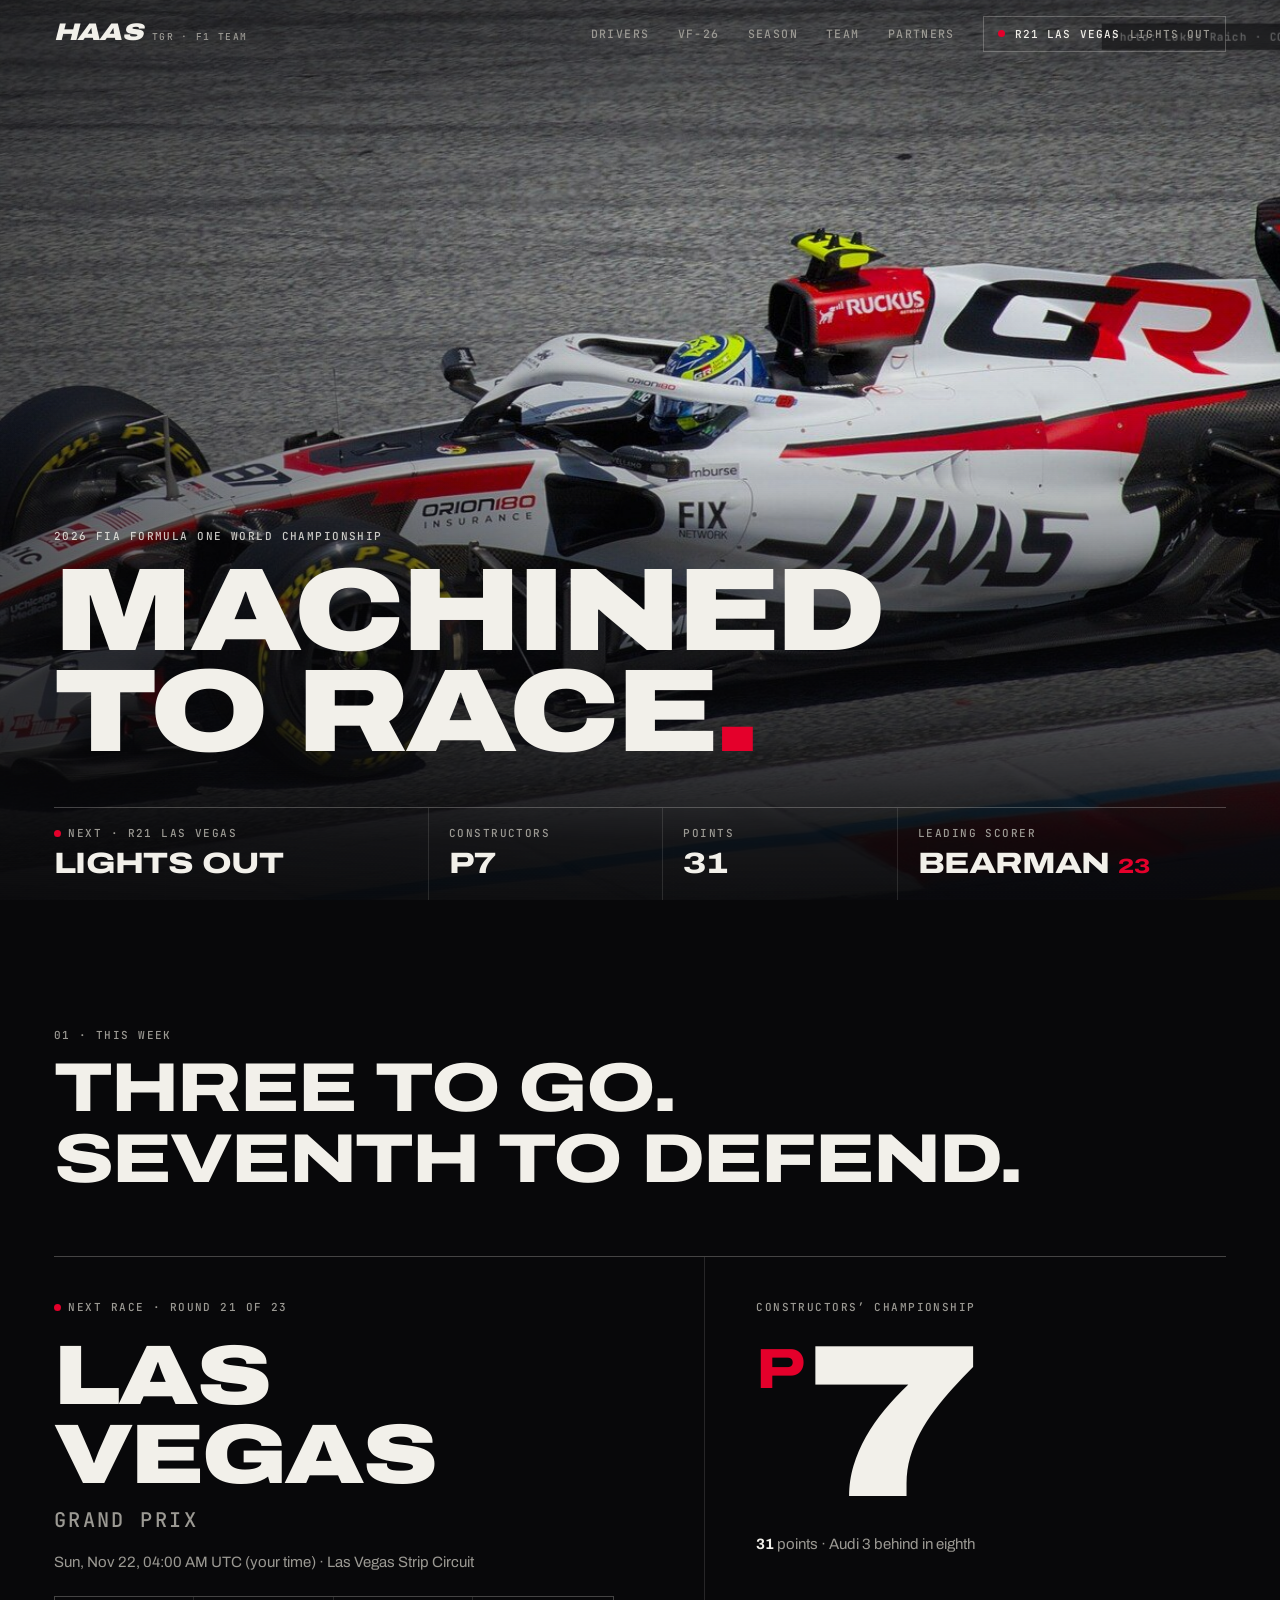
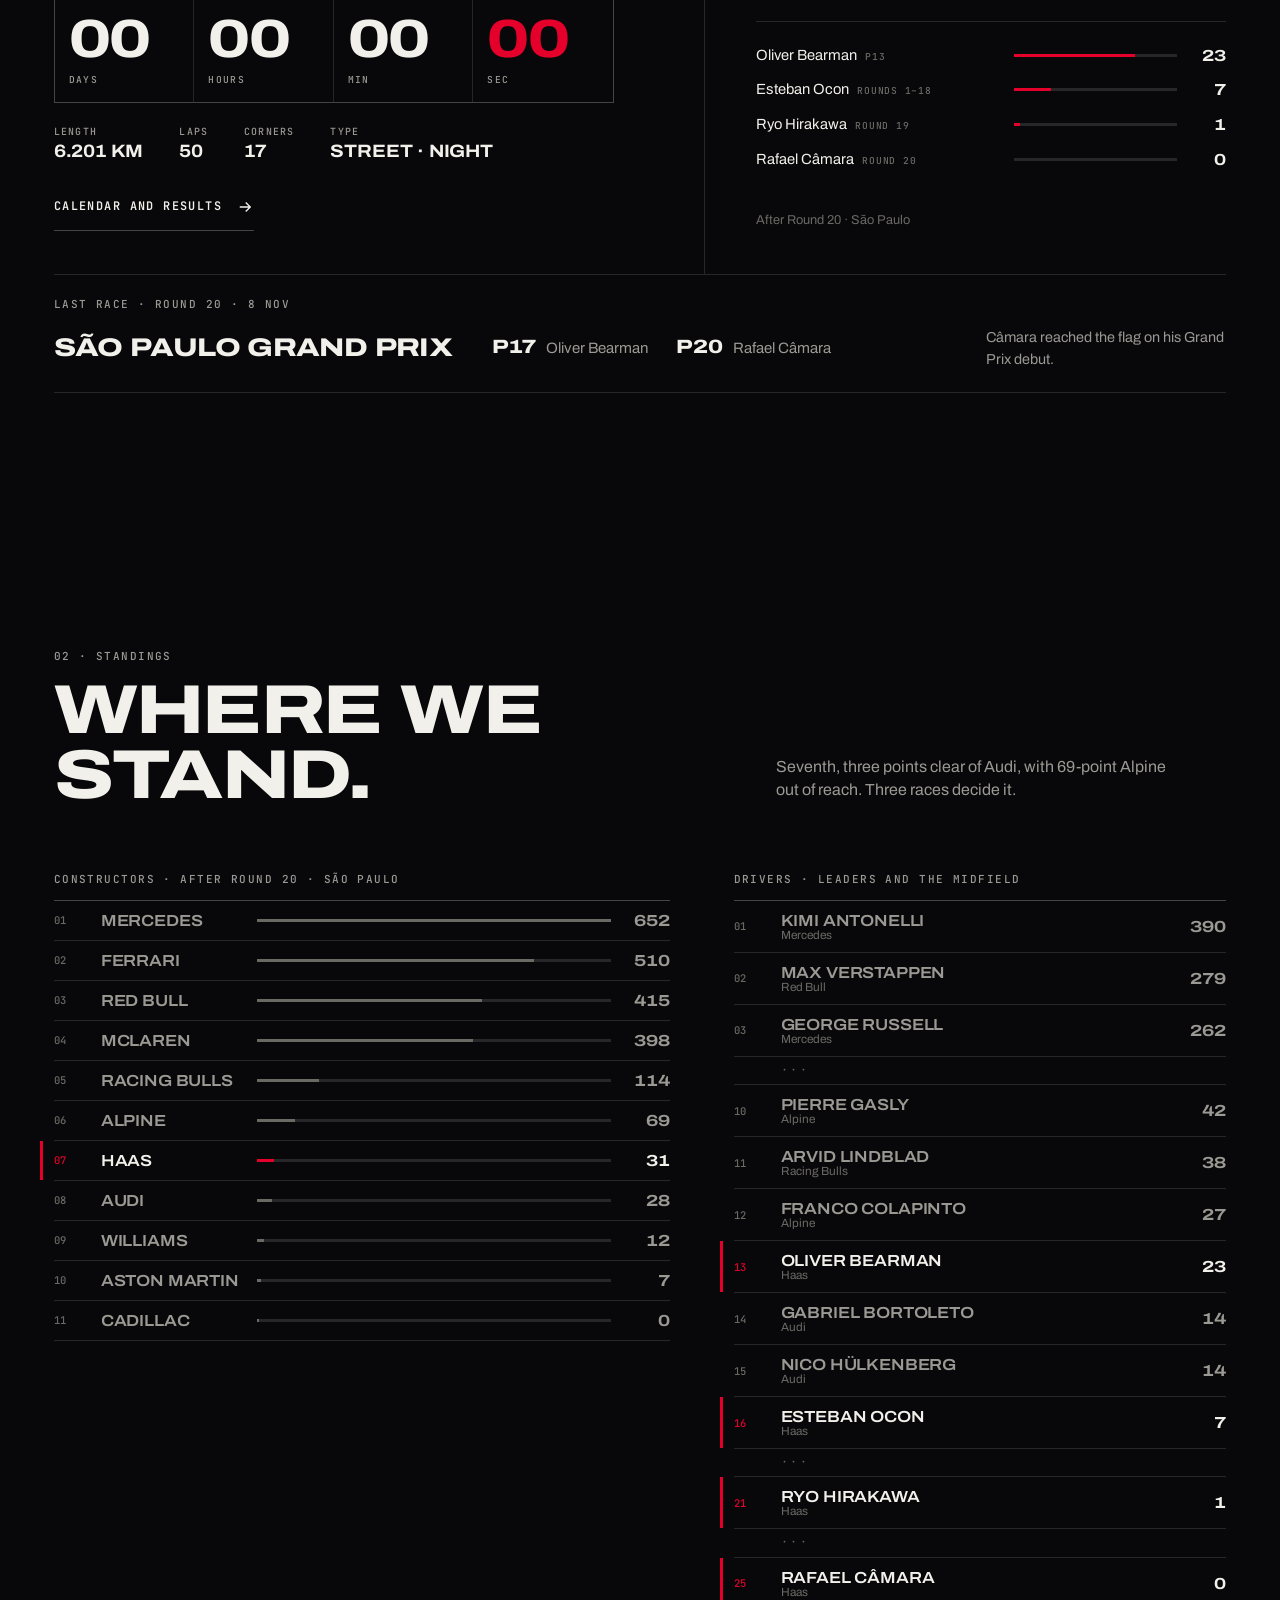
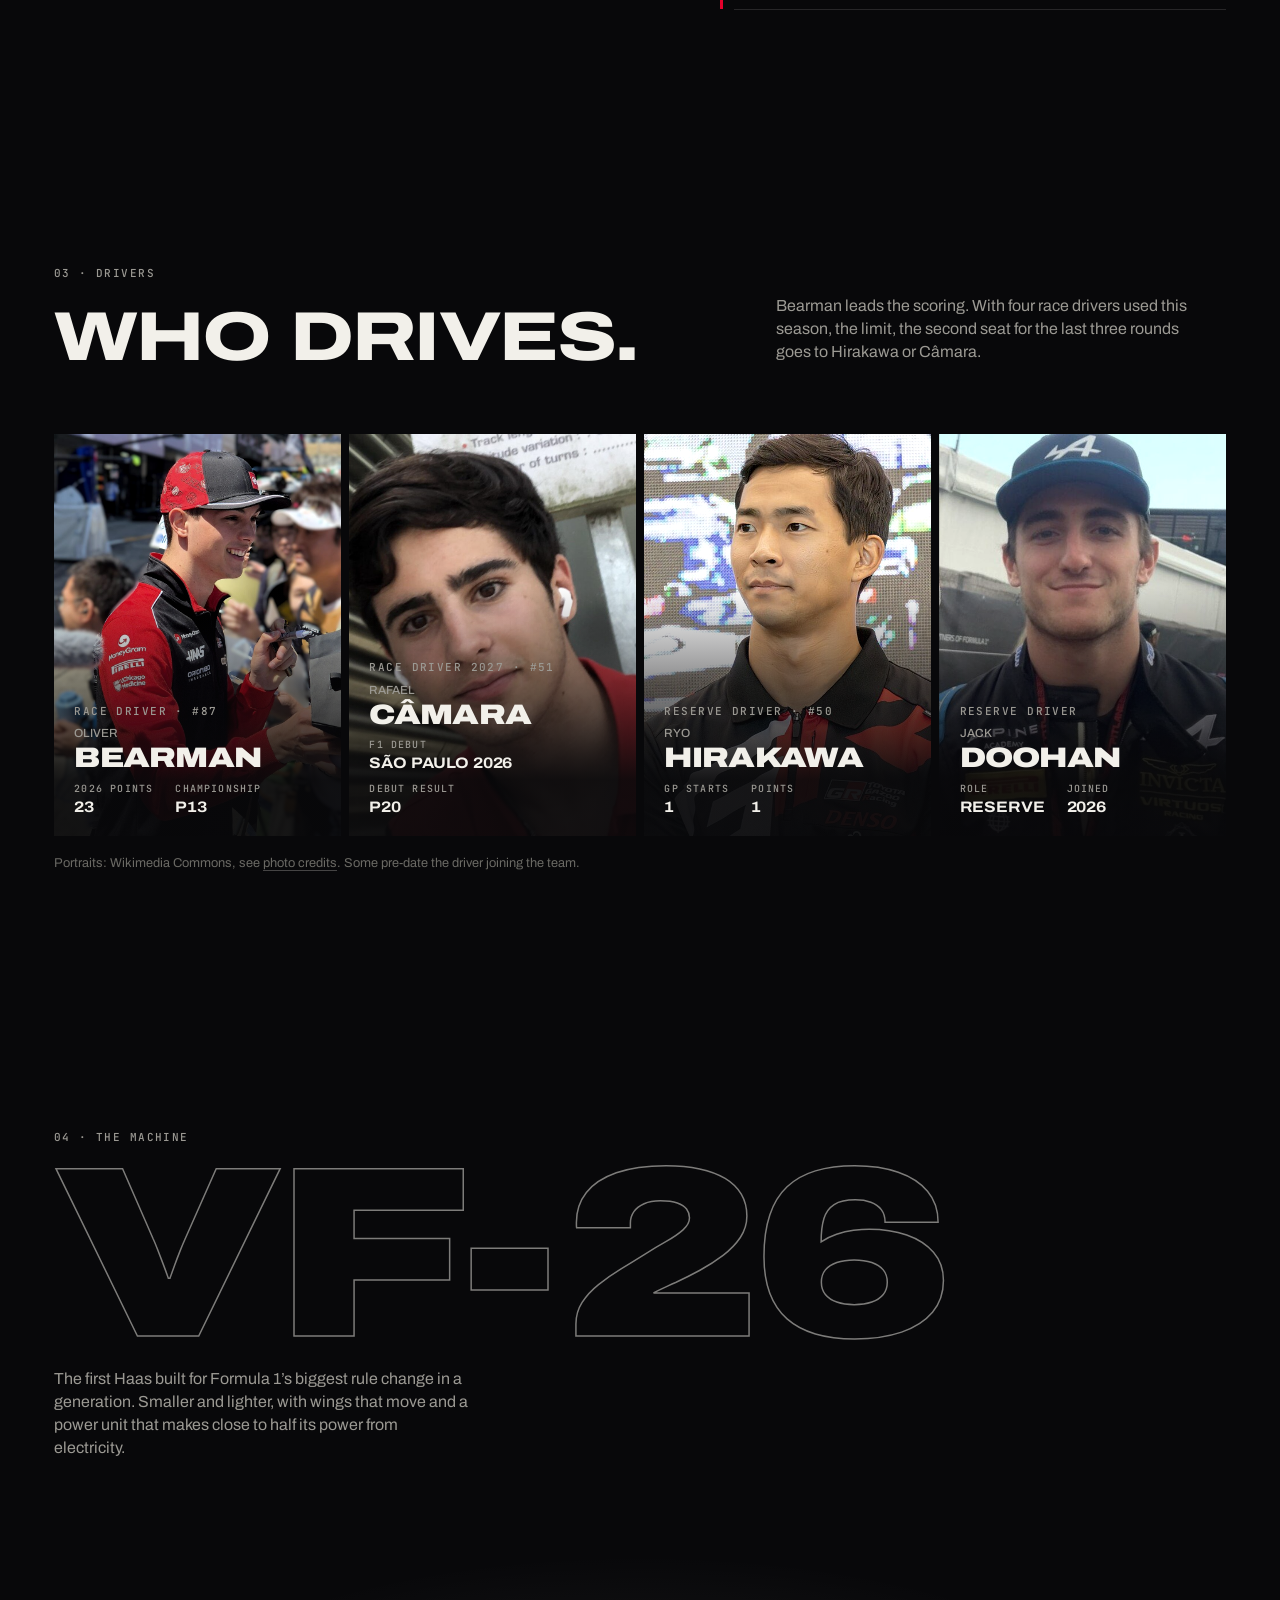
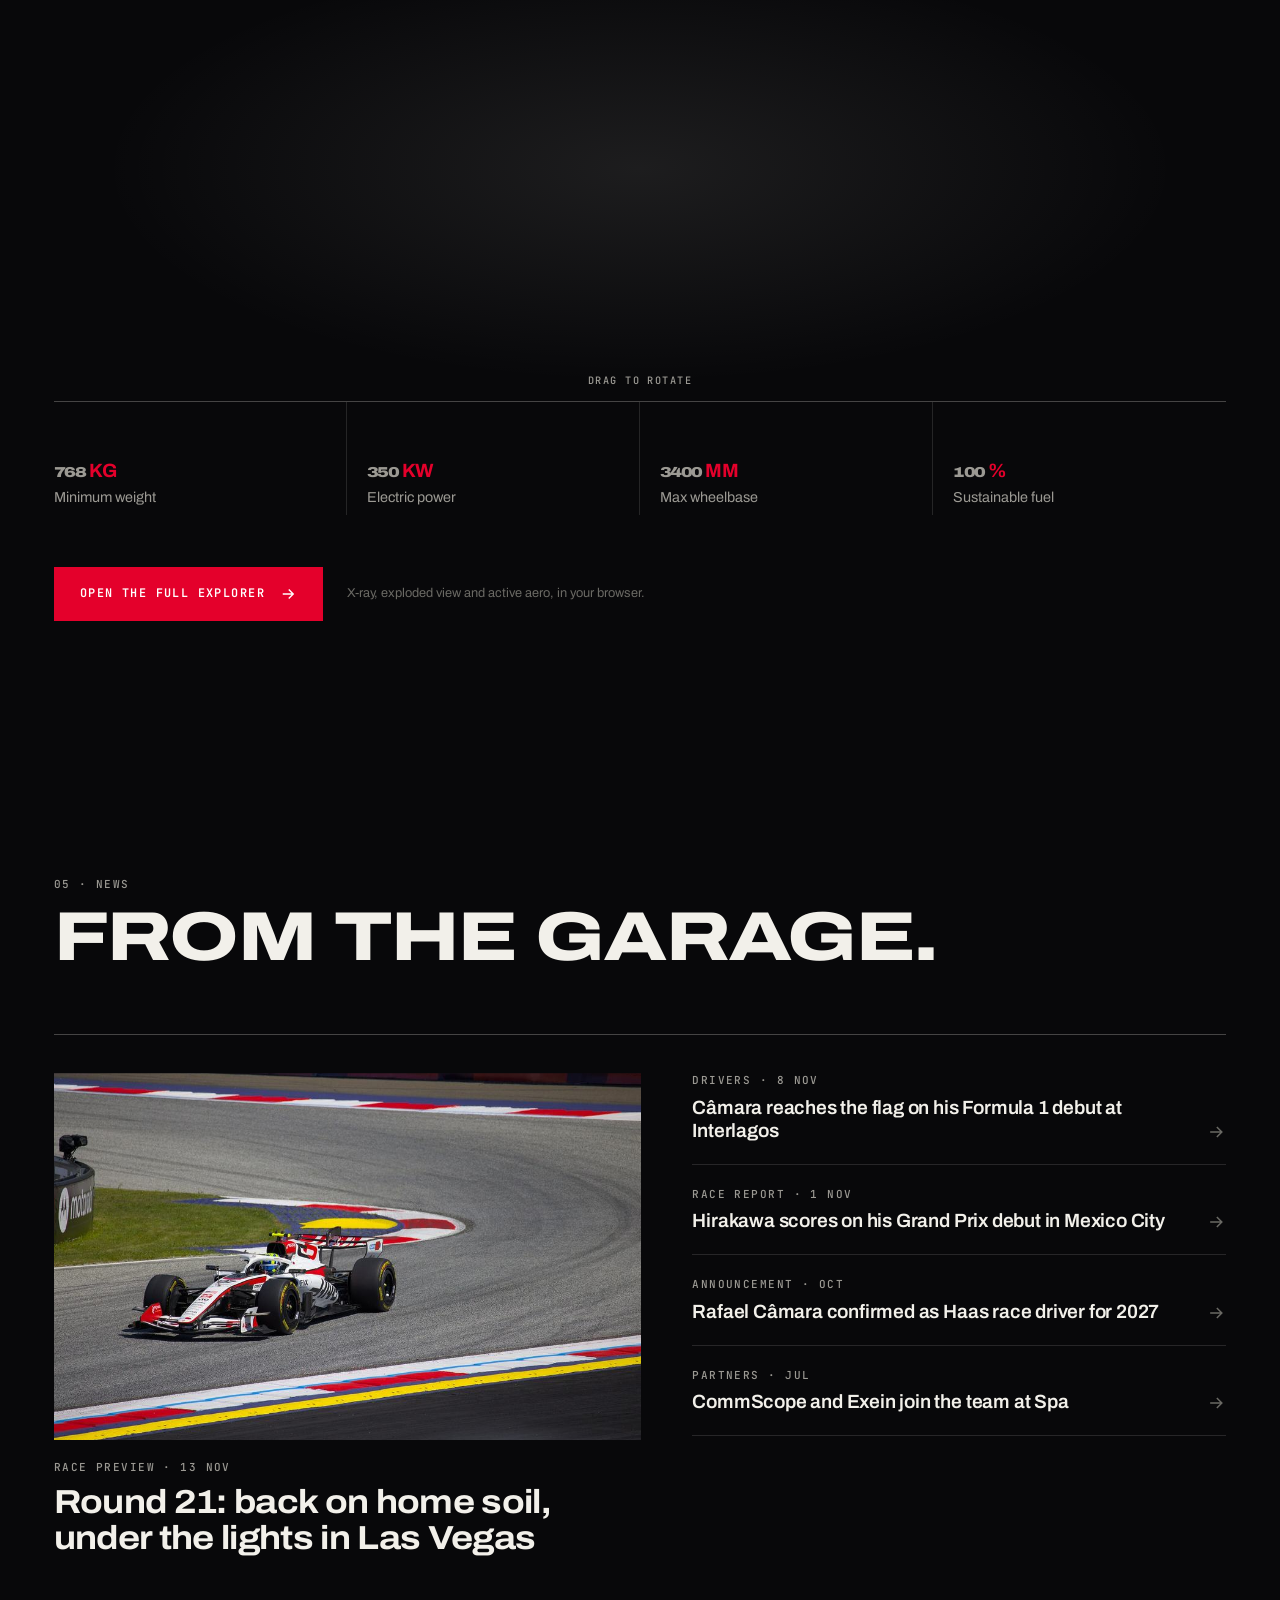
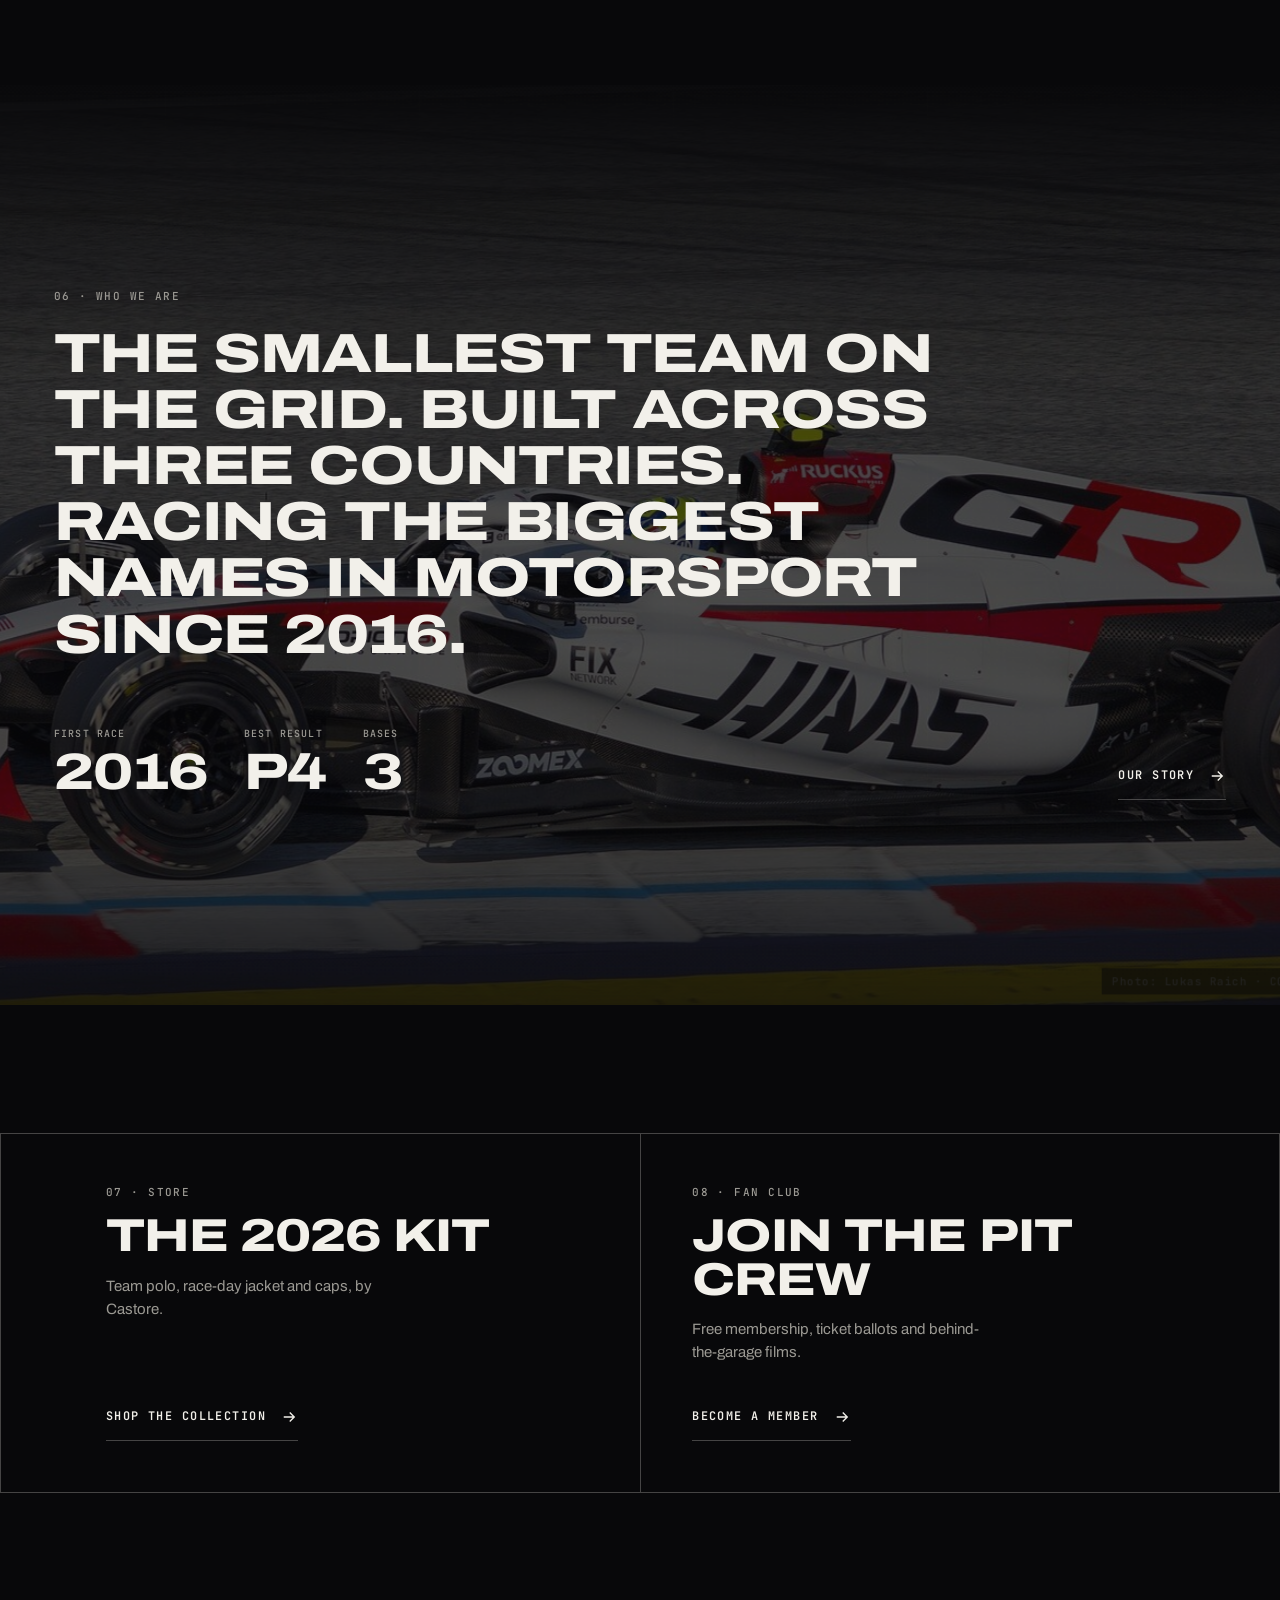
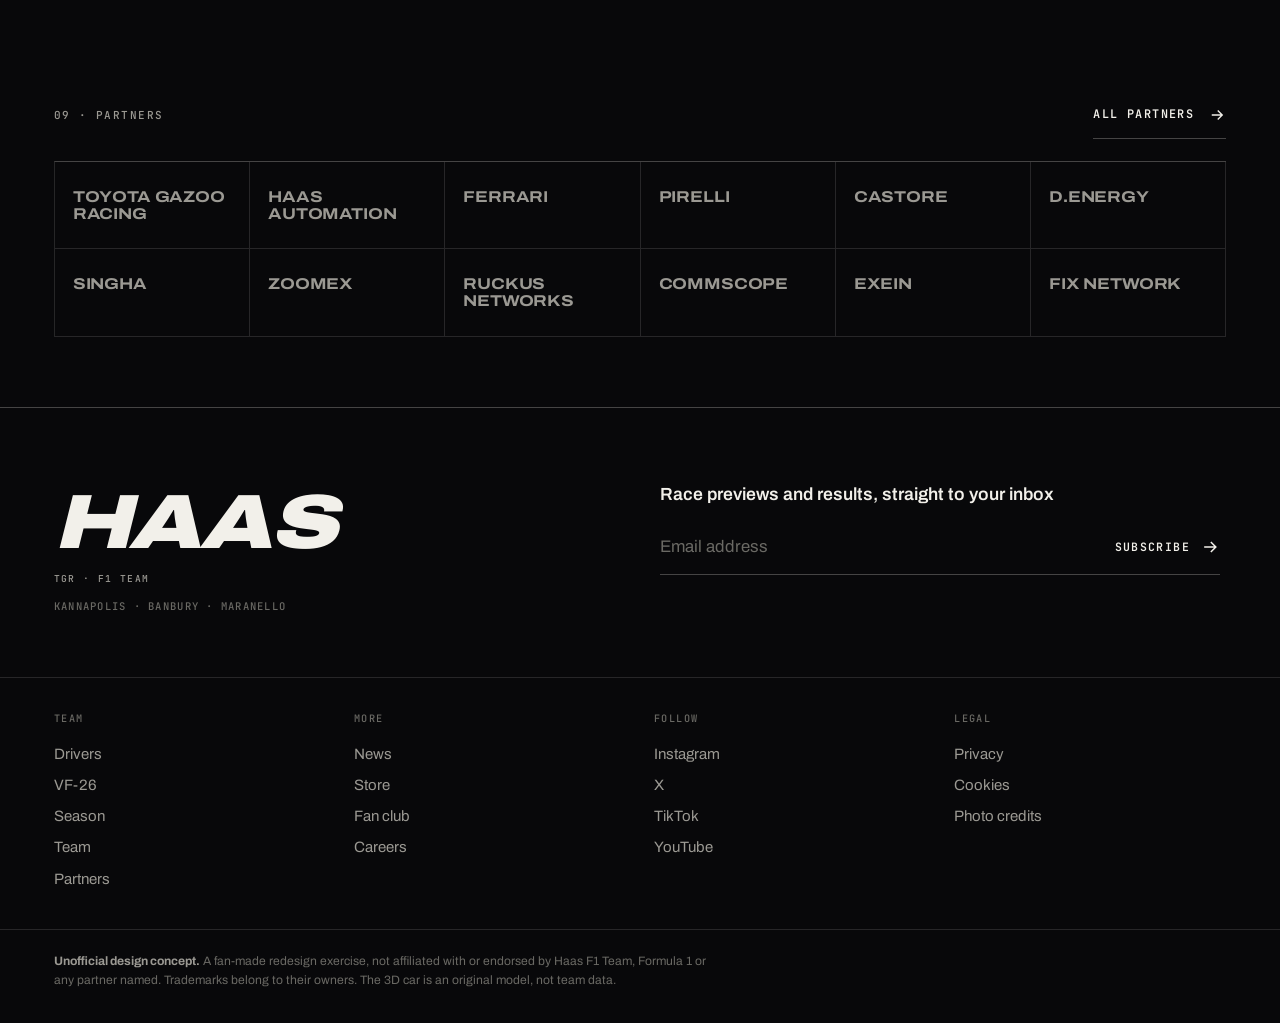
==== commit 52b80861: "Add driver portraits, standings tables, history and more motion Lead the driver sections with real p" ====
--- a/docs/index.html
+++ b/docs/index.html
@@ -18,6 +18,7 @@
 </head>
 <body data-page="index.html">
 <a class="skip" href="#main">Skip to content</a>
+<div class="prog" aria-hidden="true"></div>
 <header class="hdr">
   <a class="hdr__logo" href="index.html" aria-label="TGR Haas F1 Team, home"><span class="logo"><b>HAAS</b><i>TGR · F1 Team</i></span></a>
   <nav class="hdr__nav" aria-label="Main"><a href="drivers.html">Drivers</a><a href="car.html">VF-26</a><a href="season.html">Season</a><a href="team.html">Team</a><a href="partners.html">Partners</a></nav>
@@ -62,49 +63,65 @@
   <ul class="bars"><li><span>Oliver Bearman<em>P13</em></span><i><u style="--w:74.19354838709677%"></u></i><b>23</b></li><li><span>Esteban Ocon<em>Rounds 1–18</em></span><i><u style="--w:22.58064516129032%"></u></i><b>7</b></li><li><span>Ryo Hirakawa<em>Round 19</em></span><i><u style="--w:3.225806451612903%"></u></i><b>1</b></li><li><span>Rafael Câmara<em>Round 20</em></span><i><u style="--w:0%"></u></i><b>0</b></li></ul>
   <p class="fine">After Round 20 · São Paulo</p>
 </div></div>
+    <div class="last" data-reveal><p class="label">Last race · Round 20 · 8 Nov</p><h3 class="display">São Paulo Grand Prix</h3><ul><li><b>P17</b><span>Oliver Bearman</span></li><li><b>P20</b><span>Rafael Câmara</span></li></ul><p>Câmara reached the flag on his Grand Prix debut.</p></div>
   </div>
 </section>
 
-<section class="sec sec--flush" id="drivers">
-  <div class="wrap"><header class="sh"><p class="label" data-reveal>02 · Drivers</p><h2 class="display sh__t" data-reveal>Who drives.</h2><p class="sh__sub" data-reveal>Bearman leads the scoring. With four drivers used this season, the limit, the second seat for the last three rounds goes to Hirakawa or Câmara.</p></header></div>
-  <div class="dlist">
-    
-    <a class="drow" href="drivers.html#bearman" data-reveal>
-      <figure class="ph drow__ph"><img src="assets/img/bear1-1920.jpg" srcset="assets/img/bear1-960.jpg 960w, assets/img/bear1-1920.jpg 1920w" sizes="(min-width: 900px) 55vw, 100vw" alt="Oliver Bearman’s Haas VF-26 at speed at the Red Bull Ring" loading="lazy" decoding="async"></figure>
-      <div class="drow__in">
-        <p class="label">Race driver · #87</p>
-        <h3 class="display drow__n"><small>Oliver</small>Bearman</h3>
-        <p class="drow__line">Fifth in Shanghai. Twenty-three of the team’s thirty-one points.</p>
-        <dl class="facts"><div><dt>2026 points</dt><dd>23</dd></div><div><dt>Championship</dt><dd>P13</dd></div><div><dt>Best finish</dt><dd>P5</dd></div></dl>
-        <span class="cta"><span>Profile</span><svg class="arr" viewBox="0 0 24 24" aria-hidden="true"><path d="M5 12h14M13 6l6 6-6 6" fill="none" stroke="currentColor" stroke-width="1.8"/></svg></span>
-      </div>
-    </a>
-    <a class="drow" href="drivers.html#camara" data-reveal>
-      <figure class="ph drow__ph"><img src="assets/img/cam1-1920.jpg" srcset="assets/img/cam1-960.jpg 960w, assets/img/cam1-1920.jpg 1920w" sizes="(min-width: 900px) 55vw, 100vw" alt="Rafael Câmara in his Invicta Formula 2 car at the Red Bull Ring" loading="lazy" decoding="async"></figure>
-      <div class="drow__in">
-        <p class="label">Race driver 2027 · #51</p>
-        <h3 class="display drow__n"><small>Rafael</small>Câmara</h3>
-        <p class="drow__line">Confirmed for 2027. Made his debut a season early, at home.</p>
-        <dl class="facts"><div><dt>F1 debut</dt><dd>São Paulo 2026</dd></div><div><dt>Debut result</dt><dd>P20</dd></div><div><dt>2027</dt><dd>Race seat</dd></div></dl>
-        <span class="cta"><span>Profile</span><svg class="arr" viewBox="0 0 24 24" aria-hidden="true"><path d="M5 12h14M13 6l6 6-6 6" fill="none" stroke="currentColor" stroke-width="1.8"/></svg></span>
-      </div>
-    </a>
-    <a class="drow" href="drivers.html#hirakawa" data-reveal>
-      <figure class="ph drow__ph"><img src="assets/img/hira1-1920.jpg" srcset="assets/img/hira1-960.jpg 960w, assets/img/hira1-1920.jpg 1920w" sizes="(min-width: 900px) 55vw, 100vw" alt="Ryo Hirakawa driving the Haas VF-26 in practice at the Red Bull Ring" loading="lazy" decoding="async"></figure>
-      <div class="drow__in">
-        <p class="label">Reserve driver · #50</p>
-        <h3 class="display drow__n"><small>Ryo</small>Hirakawa</h3>
-        <p class="drow__line">One Grand Prix start. One point.</p>
-        <dl class="facts"><div><dt>GP starts</dt><dd>1</dd></div><div><dt>Points</dt><dd>1</dd></div><div><dt>Mexico City 2026</dt><dd>P10</dd></div></dl>
-        <span class="cta"><span>Profile</span><svg class="arr" viewBox="0 0 24 24" aria-hidden="true"><path d="M5 12h14M13 6l6 6-6 6" fill="none" stroke="currentColor" stroke-width="1.8"/></svg></span>
-      </div>
-    </a>
+<section class="sec" id="championship">
+  <div class="wrap">
+    <header class="sh"><p class="label" data-reveal>02 · Standings</p><h2 class="display sh__t" data-reveal>Where we stand.</h2><p class="sh__sub" data-reveal>Seventh, three points clear of Audi, with 69-point Alpine out of reach. Three races decide it.</p></header>
+    <div class="champs">
+      <div><p class="label">Constructors · After Round 20 · São Paulo</p><ol class="champ"><li class="" data-reveal><span>01</span><b>Mercedes</b><i><u style="--w:100%"></u></i><em>652</em></li><li class="" data-reveal><span>02</span><b>Ferrari</b><i><u style="--w:78.22085889570552%"></u></i><em>510</em></li><li class="" data-reveal><span>03</span><b>Red Bull</b><i><u style="--w:63.65030674846626%"></u></i><em>415</em></li><li class="" data-reveal><span>04</span><b>McLaren</b><i><u style="--w:61.04294478527608%"></u></i><em>398</em></li><li class="" data-reveal><span>05</span><b>Racing Bulls</b><i><u style="--w:17.484662576687114%"></u></i><em>114</em></li><li class="" data-reveal><span>06</span><b>Alpine</b><i><u style="--w:10.582822085889571%"></u></i><em>69</em></li><li class="is-us" data-reveal><span>07</span><b>Haas</b><i><u style="--w:4.754601226993866%"></u></i><em>31</em></li><li class="" data-reveal><span>08</span><b>Audi</b><i><u style="--w:4.294478527607362%"></u></i><em>28</em></li><li class="" data-reveal><span>09</span><b>Williams</b><i><u style="--w:1.8404907975460123%"></u></i><em>12</em></li><li class="" data-reveal><span>10</span><b>Aston Martin</b><i><u style="--w:1.0736196319018405%"></u></i><em>7</em></li><li class="" data-reveal><span>11</span><b>Cadillac</b><i><u style="--w:0.4%"></u></i><em>0</em></li></ol></div>
+      <div><p class="label">Drivers · leaders and the midfield</p><ol class="champ champ--d"><li class="" data-reveal><span>01</span><b>Kimi Antonelli<small>Mercedes</small></b><em>390</em></li><li class="" data-reveal><span>02</span><b>Max Verstappen<small>Red Bull</small></b><em>279</em></li><li class="" data-reveal><span>03</span><b>George Russell<small>Mercedes</small></b><em>262</em></li><li class="gap" aria-hidden="true">···</li><li class="" data-reveal><span>10</span><b>Pierre Gasly<small>Alpine</small></b><em>42</em></li><li class="" data-reveal><span>11</span><b>Arvid Lindblad<small>Racing Bulls</small></b><em>38</em></li><li class="" data-reveal><span>12</span><b>Franco Colapinto<small>Alpine</small></b><em>27</em></li><li class="is-us" data-reveal><span>13</span><b>Oliver Bearman<small>Haas</small></b><em>23</em></li><li class="" data-reveal><span>14</span><b>Gabriel Bortoleto<small>Audi</small></b><em>14</em></li><li class="" data-reveal><span>15</span><b>Nico Hülkenberg<small>Audi</small></b><em>14</em></li><li class="is-us" data-reveal><span>16</span><b>Esteban Ocon<small>Haas</small></b><em>7</em></li><li class="gap" aria-hidden="true">···</li><li class="is-us" data-reveal><span>21</span><b>Ryo Hirakawa<small>Haas</small></b><em>1</em></li><li class="gap" aria-hidden="true">···</li><li class="is-us" data-reveal><span>25</span><b>Rafael Câmara<small>Haas</small></b><em>0</em></li></ol></div>
+    </div>
+  </div>
+</section>
+
+<section class="sec" id="drivers">
+  <div class="wrap">
+    <header class="sh"><p class="label" data-reveal>03 · Drivers</p><h2 class="display sh__t" data-reveal>Who drives.</h2><p class="sh__sub" data-reveal>Bearman leads the scoring. With four race drivers used this season, the limit, the second seat for the last three rounds goes to Hirakawa or Câmara.</p></header>
+    <div class="faces">
+      
+      <a class="face" href="drivers.html#bearman" data-reveal style="--d:0ms">
+        <figure class="ph face__ph"><img src="assets/img/bearP-1920.jpg" srcset="assets/img/bearP-960.jpg 960w, assets/img/bearP-1920.jpg 1920w" sizes="(min-width: 900px) 25vw, 50vw" alt="Oliver Bearman in Haas team kit" loading="lazy" decoding="async"></figure>
+        <div class="face__in">
+          <p class="label">Race driver · #87</p>
+          <h3 class="display"><small>Oliver</small>Bearman</h3>
+          <dl class="facts"><div><dt>2026 points</dt><dd>23</dd></div><div><dt>Championship</dt><dd>P13</dd></div></dl>
+        </div>
+      </a>
+      <a class="face" href="drivers.html#camara" data-reveal style="--d:90ms">
+        <figure class="ph face__ph"><img src="assets/img/camP-1920.jpg" srcset="assets/img/camP-960.jpg 960w, assets/img/camP-1920.jpg 1920w" sizes="(min-width: 900px) 25vw, 50vw" alt="Rafael Câmara, pictured in 2022" loading="lazy" decoding="async"></figure>
+        <div class="face__in">
+          <p class="label">Race driver 2027 · #51</p>
+          <h3 class="display"><small>Rafael</small>Câmara</h3>
+          <dl class="facts"><div><dt>F1 debut</dt><dd>São Paulo 2026</dd></div><div><dt>Debut result</dt><dd>P20</dd></div></dl>
+        </div>
+      </a>
+      <a class="face" href="drivers.html#hirakawa" data-reveal style="--d:180ms">
+        <figure class="ph face__ph"><img src="assets/img/hiraP-1920.jpg" srcset="assets/img/hiraP-960.jpg 960w, assets/img/hiraP-1920.jpg 1920w" sizes="(min-width: 900px) 25vw, 50vw" alt="Ryo Hirakawa in Toyota Gazoo Racing team kit" loading="lazy" decoding="async"></figure>
+        <div class="face__in">
+          <p class="label">Reserve driver · #50</p>
+          <h3 class="display"><small>Ryo</small>Hirakawa</h3>
+          <dl class="facts"><div><dt>GP starts</dt><dd>1</dd></div><div><dt>Points</dt><dd>1</dd></div></dl>
+        </div>
+      </a>
+      <a class="face" href="drivers.html#doohan" data-reveal style="--d:270ms">
+        <figure class="ph face__ph"><img src="assets/img/doohP-1920.jpg" srcset="assets/img/doohP-960.jpg 960w, assets/img/doohP-1920.jpg 1920w" sizes="(min-width: 900px) 25vw, 50vw" alt="Jack Doohan, pictured in 2023" loading="lazy" decoding="async"></figure>
+        <div class="face__in">
+          <p class="label">Reserve driver</p>
+          <h3 class="display"><small>Jack</small>Doohan</h3>
+          <dl class="facts"><div><dt>Role</dt><dd>Reserve</dd></div><div><dt>Joined</dt><dd>2026</dd></div></dl>
+        </div>
+      </a>
+    </div>
+    <p class="fine">Portraits: Wikimedia Commons, see <a href="credits.html">photo credits</a>. Some pre-date the driver joining the team.</p>
   </div>
 </section>
 
 <section class="sec carsec" id="car" data-car-ui>
   <div class="wrap carsec__head">
-    <header class="sh"><p class="label" data-reveal>03 · The machine</p><h2 class="display sh__t" data-reveal>VF-26</h2><p class="sh__sub" data-reveal>The first Haas built for Formula 1’s biggest rule change in a generation. Smaller and lighter, with wings that move and a power unit that makes close to half its power from electricity.</p></header>
+    <header class="sh"><p class="label" data-reveal>04 · The machine</p><h2 class="display sh__t" data-reveal>VF-26</h2><p class="sh__sub" data-reveal>The first Haas built for Formula 1’s biggest rule change in a generation. Smaller and lighter, with wings that move and a power unit that makes close to half its power from electricity.</p></header>
   </div>
   <div class="stage" data-car3d="teaser" aria-label="Interactive 3D model of the VF-26. Drag to rotate.">
     <p class="stage__hint">Drag to rotate</p>
@@ -118,7 +135,7 @@
 
 <section class="sec" id="news">
   <div class="wrap">
-    <header class="sh"><p class="label" data-reveal>04 · News</p><h2 class="display sh__t" data-reveal>From the garage.</h2></header>
+    <header class="sh"><p class="label" data-reveal>05 · News</p><h2 class="display sh__t" data-reveal>From the garage.</h2></header>
     <div class="news">
       <a class="news__lead" href="#news" data-reveal>
         <figure class="ph news__ph"><img src="assets/img/bear2-1920.jpg" srcset="assets/img/bear2-960.jpg 960w, assets/img/bear2-1920.jpg 1920w" sizes="(min-width: 900px) 50vw, 100vw" alt="Oliver Bearman’s Haas VF-26 rounding a corner at the Red Bull Ring" loading="lazy" decoding="async"></figure>
@@ -133,7 +150,7 @@
 <section class="band">
   <figure class="ph band__bg"><img src="assets/img/bear3-1920.jpg" srcset="assets/img/bear3-960.jpg 960w, assets/img/bear3-1920.jpg 1920w" sizes="100vw" alt="Side view of Oliver Bearman’s Haas VF-26 on the kerb" loading="lazy" decoding="async" style="object-position:50% 60%"><figcaption><a class="credit" href="https://commons.wikimedia.org/wiki/File:FIA_F1_Austria_2026_Nr._87_Bearman_(3).jpg" rel="noopener">Photo: Lukas Raich · CC BY-SA 4.0</a></figcaption></figure>
   <div class="wrap band__in">
-    <p class="label" data-reveal>05 · Who we are</p>
+    <p class="label" data-reveal>06 · Who we are</p>
     <p class="display band__t" data-reveal>The smallest team on the grid. Built across three countries. Racing the biggest names in motorsport since 2016.</p>
     <div class="band__row" data-reveal>
       <dl class="facts facts--lg"><div><dt>First race</dt><dd>2016</dd></div><div><dt>Best result</dt><dd>P4</dd></div><div><dt>Bases</dt><dd>3</dd></div></dl>
@@ -144,14 +161,14 @@
 
 <section class="sec" id="store">
   <div class="wrap duo">
-    <a class="duo__c" href="#store" data-reveal><p class="label">06 · Store</p><h3 class="display">The 2026 kit</h3><p>Team polo, race-day jacket and caps, by Castore.</p><span class="cta"><span>Shop the collection</span><svg class="arr" viewBox="0 0 24 24" aria-hidden="true"><path d="M5 12h14M13 6l6 6-6 6" fill="none" stroke="currentColor" stroke-width="1.8"/></svg></span></a>
-    <a class="duo__c" href="#store" data-reveal><p class="label">07 · Fan club</p><h3 class="display">Join the pit crew</h3><p>Free membership, ticket ballots and behind-the-garage films.</p><span class="cta"><span>Become a member</span><svg class="arr" viewBox="0 0 24 24" aria-hidden="true"><path d="M5 12h14M13 6l6 6-6 6" fill="none" stroke="currentColor" stroke-width="1.8"/></svg></span></a>
+    <a class="duo__c" href="#store" data-reveal><p class="label">07 · Store</p><h3 class="display">The 2026 kit</h3><p>Team polo, race-day jacket and caps, by Castore.</p><span class="cta"><span>Shop the collection</span><svg class="arr" viewBox="0 0 24 24" aria-hidden="true"><path d="M5 12h14M13 6l6 6-6 6" fill="none" stroke="currentColor" stroke-width="1.8"/></svg></span></a>
+    <a class="duo__c" href="#store" data-reveal><p class="label">08 · Fan club</p><h3 class="display">Join the pit crew</h3><p>Free membership, ticket ballots and behind-the-garage films.</p><span class="cta"><span>Become a member</span><svg class="arr" viewBox="0 0 24 24" aria-hidden="true"><path d="M5 12h14M13 6l6 6-6 6" fill="none" stroke="currentColor" stroke-width="1.8"/></svg></span></a>
   </div>
 </section>
 
 <section class="sec sec--tight">
   <div class="wrap">
-    <div class="pstrip__h"><p class="label">08 · Partners</p><a class="cta " href="partners.html"><span>All partners</span><svg class="arr" viewBox="0 0 24 24" aria-hidden="true"><path d="M5 12h14M13 6l6 6-6 6" fill="none" stroke="currentColor" stroke-width="1.8"/></svg></a></div>
+    <div class="pstrip__h"><p class="label">09 · Partners</p><a class="cta " href="partners.html"><span>All partners</span><svg class="arr" viewBox="0 0 24 24" aria-hidden="true"><path d="M5 12h14M13 6l6 6-6 6" fill="none" stroke="currentColor" stroke-width="1.8"/></svg></a></div>
     <ul class="pstrip"><li>Toyota Gazoo Racing</li><li>Haas Automation</li><li>Ferrari</li><li>Pirelli</li><li>Castore</li><li>D.Energy</li><li>Singha</li><li>Zoomex</li><li>Ruckus Networks</li><li>CommScope</li><li>Exein</li><li>Fix Network</li></ul>
   </div>
 </section>
--- a/docs/assets/style.css
+++ b/docs/assets/style.css
@@ -59,10 +59,29 @@
 .js [data-reveal] { opacity: 0; transform: translateY(22px); transition: opacity 0.8s var(--ease), transform 0.8s var(--ease); }
 .js [data-reveal].is-in { opacity: 1; transform: none; }
 
+/* page-to-page cross-fade where the browser supports it */
+@view-transition { navigation: auto; }
+::view-transition-old(root), ::view-transition-new(root) { animation-duration: 0.35s; }
+
+/* scroll progress */
+.prog { position: fixed; inset: 0 0 auto 0; height: 2px; z-index: 200; background: var(--red); transform: scaleX(var(--p, 0)); transform-origin: left; }
+
+/* headings rise line by line */
+.ln { display: block; overflow: hidden; padding: 0.08em 0; margin: -0.08em 0; }
+.ln > span { display: block; }
+.js .ln > span { transform: translateY(105%); transition: transform 1s var(--ease) calc(var(--i) * 90ms); }
+.js .is-in .ln > span, .js .ln.is-in > span, .js .phero__t .ln > span { transform: none; }
+.js .phero__t .ln > span { animation: lnrise 1s var(--ease) calc(var(--i) * 90ms) both; }
+@keyframes lnrise { from { transform: translateY(105%); } }
+
 /* photos */
 .ph { position: relative; overflow: hidden; background: var(--bg-2); }
 .ph img { width: 100%; height: 100%; object-fit: cover; }
 .ph figcaption { position: absolute; right: 0; bottom: 0; }
+.js [data-reveal] > .ph, .js [data-reveal].ph, .js .prof__media[data-reveal] .ph, .js .faces .ph { clip-path: inset(0 0 100% 0); transition: clip-path 1.1s var(--ease) var(--d, 0ms); }
+.js [data-reveal].is-in > .ph, .js [data-reveal].is-in.ph, .js .prof__media.is-in .ph, .js .face.is-in .ph { clip-path: inset(0); }
+.js [data-reveal] .ph img { scale: 1.14; transition: scale 1.8s var(--ease) var(--d, 0ms), transform 1.4s var(--ease), filter 0.6s; }
+.js [data-reveal].is-in .ph img { scale: 1; }
 .credit { display: block; font: 500 0.6rem var(--mono); letter-spacing: 0.06em; color: rgba(255, 255, 255, 0.7); background: rgba(8, 8, 10, 0.55); padding: 5px 9px; backdrop-filter: blur(6px); }
 .credit:hover { color: #fff; }
 
@@ -94,6 +113,7 @@
 @media (max-width: 980px) { .hdr__nav { display: none; } .hdr__race { margin-left: auto; } .hdr__menu { display: grid; margin-left: 0; } }
 @media (max-width: 520px) { .hdr__race b { display: none; } .logo i { display: none; } }
 
+.hero, .phero--img, .band { overflow: hidden; }
 /* ---------- home hero ---------- */
 .hero { position: relative; height: 100svh; min-height: 620px; display: flex; flex-direction: column; justify-content: flex-end; isolation: isolate; }
 .hero__bg { position: absolute; inset: 0; z-index: -1; }
@@ -290,8 +310,10 @@
 .prof__head { display: flex; justify-content: space-between; align-items: flex-end; gap: 20px; margin-bottom: clamp(24px, 3vw, 44px); }
 .prof__n { font-size: clamp(2.8rem, 9.6vw, 10.5rem); font-weight: 900; line-height: 0.86; margin-top: 16px; }
 .prof__num { font-size: clamp(4rem, 15vw, 16rem); line-height: 0.74; font-weight: 900; font-style: italic; color: transparent; -webkit-text-stroke: 1px var(--line-2); }
-.prof__media { display: grid; grid-template-columns: 1.75fr 1fr; gap: 10px; }
-.prof__ph { aspect-ratio: 2 / 1; }
+.prof__media { display: grid; grid-template-columns: minmax(0, 1fr) minmax(0, 1.9fr); gap: 10px; }
+.prof__ph--p img { object-position: 50% 16%; }
+.prof__ph { min-height: 0; }
+.prof__media { aspect-ratio: 2.55 / 1; }
 .prof__ph--b { aspect-ratio: auto; } .prof__ph--b img { object-position: 50% 22%; }
 .prof__grid { display: grid; grid-template-columns: 1fr 1fr; gap: clamp(28px, 6vw, 110px); margin-top: clamp(28px, 4vw, 64px); }
 .prof__line { font: 600 clamp(1.3rem, 2.3vw, 2.2rem)/1.15 var(--sans); font-stretch: 110%; letter-spacing: -0.02em; margin-bottom: 22px; max-width: 24ch; }
@@ -309,7 +331,7 @@
 .note { max-width: 1100px; }
 .note p:not(.label) { color: var(--mut); font-size: 1.08rem; max-width: 72ch; margin-top: 16px; }
 @media (max-width: 1100px) { .tiles--6 { grid-template-columns: repeat(3, 1fr); } }
-@media (max-width: 900px) { .prof__num { display: none; } .prof__grid, .prof__media { grid-template-columns: minmax(0, 1fr); } .prof__ph--b { aspect-ratio: 3 / 2; } }
+@media (max-width: 900px) { .prof__num { display: none; } .prof__media { aspect-ratio: auto; } .prof__ph { aspect-ratio: 16 / 10; } .prof__ph--p { aspect-ratio: 4 / 5; } .prof__grid, .prof__media { grid-template-columns: minmax(0, 1fr); } .prof__ph--b { aspect-ratio: 3 / 2; } }
 @media (max-width: 560px) { .tiles--6 { grid-template-columns: 1fr 1fr; } }
 
 /* ---------- 3D explorer (car page) ---------- */
@@ -484,8 +506,85 @@
 .creds a { color: var(--fg); border-bottom: 1px solid var(--line-2); } .creds a:hover { border-color: var(--red); }
 @media (max-width: 600px) { .creds li { grid-template-columns: 1fr; } }
 
+.cd b.tick { animation: tick 0.45s var(--ease); }
+@keyframes tick { from { transform: translateY(-0.18em); opacity: 0.2; } }
+
+/* last race strip */
+.last { display: grid; grid-template-columns: auto 1fr auto; gap: 14px 40px; align-items: center; border-block: 1px solid var(--line); padding: 22px 0; }
+.last .label { grid-column: 1 / -1; }
+.last h3 { font-size: clamp(1.2rem, 2vw, 1.9rem); }
+.last ul { display: flex; gap: 28px; flex-wrap: wrap; }
+.last li { display: flex; align-items: baseline; gap: 10px; color: var(--mut); }
+.last li b { font: 800 1.2rem var(--sans); font-stretch: 125%; color: var(--fg); }
+.last > p:last-child { color: var(--mut); font-size: 0.9rem; max-width: 30ch; }
+@media (max-width: 900px) { .last { grid-template-columns: 1fr; } }
+
+/* championship tables */
+.champs { display: grid; grid-template-columns: 1.25fr 1fr; gap: clamp(28px, 5vw, 90px); }
+.champs .label { margin-bottom: 14px; }
+.champ { border-top: 1px solid var(--line-2); }
+.champ li { display: grid; grid-template-columns: 2.2em minmax(0, 9.5em) minmax(0, 1fr) 3em; gap: 14px; align-items: center; padding: 11px 0; border-bottom: 1px solid var(--line); color: var(--mut); position: relative; }
+.champ span { font: 500 0.66rem var(--mono); color: var(--dim); }
+.champ b { font: 600 1rem var(--sans); font-stretch: 112%; text-transform: uppercase; letter-spacing: -0.01em; }
+.champ b small { display: block; font: 400 0.74rem var(--sans); font-stretch: 100%; text-transform: none; color: var(--dim); letter-spacing: 0; }
+.champ i { height: 3px; background: var(--line); }
+.champ u { display: block; height: 100%; width: var(--w); background: var(--dim); transform: scaleX(0); transform-origin: left; transition: transform 1.3s var(--ease) 0.15s; }
+.champ .is-in u { transform: none; }
+.champ em { font: 700 1rem var(--sans); font-stretch: 125%; font-style: normal; text-align: right; font-variant-numeric: tabular-nums; }
+.champ .is-us { color: var(--fg); }
+.champ .is-us::before { content: ""; position: absolute; left: -14px; top: 0; bottom: 0; width: 3px; background: var(--red); }
+.champ .is-us u { background: var(--red); } .champ .is-us span { color: var(--red); }
+.champ--d li { grid-template-columns: 2.2em minmax(0, 1fr) 3em; }
+.champ .gap { display: block; padding: 2px 0 2px 3.2em; color: var(--dim); letter-spacing: 0.3em; border-bottom: 1px solid var(--line); }
+@media (max-width: 900px) { .champs { grid-template-columns: 1fr; } }
+
+/* driver portraits (home) */
+.faces { display: grid; grid-template-columns: repeat(4, minmax(0, 1fr)); gap: 8px; }
+.face { position: relative; aspect-ratio: 3 / 4.2; overflow: hidden; background: var(--bg-2); isolation: isolate; display: flex; align-items: flex-end; }
+.face__ph { position: absolute; inset: 0; z-index: -2; }
+.face__ph img { object-position: 50% 18%; filter: saturate(0.85) contrast(1.05); }
+.face:hover .face__ph img { transform: scale(1.05); filter: none; }
+.face::after { content: ""; position: absolute; inset: 0; z-index: -1; background: linear-gradient(180deg, rgba(8, 8, 10, 0) 38%, rgba(8, 8, 10, 0.94) 86%); }
+.face::before { content: ""; position: absolute; left: 0; right: 0; bottom: 0; height: 3px; background: var(--red); transform: scaleX(0); transform-origin: left; transition: transform 0.6s var(--ease); z-index: 2; }
+.face:hover::before { transform: none; }
+.face__num { position: absolute; right: 14px; top: 10px; font-size: clamp(2rem, 4.4vw, 4.6rem); font-style: italic; font-weight: 900; color: transparent; -webkit-text-stroke: 1px rgba(242, 240, 234, 0.8); }
+.face__in { padding: clamp(14px, 1.6vw, 24px); display: grid; gap: 10px; width: 100%; }
+.face h3 { font-size: clamp(1.25rem, 2.2vw, 2.3rem); font-weight: 900; }
+.face h3 small { display: block; font-size: 0.42em; color: var(--mut); margin-bottom: 0.5em; }
+.face .facts { gap: 10px 22px; } .face .facts dd { font-size: 0.95rem; }
+@media (max-width: 1000px) { .faces { grid-template-columns: 1fr 1fr; } }
+@media (max-width: 600px) { .face .facts { display: none; } .face { aspect-ratio: 3 / 4; } }
+.fine a { border-bottom: 1px solid var(--line-2); } .fine a:hover { color: var(--fg); }
+
+/* per-driver results */
+.prof .form { margin-top: clamp(28px, 4vw, 56px); }
+.starts { border-top: 1px solid var(--line-2); margin-top: 14px; }
+.starts li { display: flex; gap: 16px; align-items: center; padding: 14px 0; border-bottom: 1px solid var(--line); }
+.starts b { font: 700 1.05rem var(--sans); font-stretch: 118%; text-transform: uppercase; }
+.starts em { font: 500 0.66rem var(--mono); letter-spacing: 0.1em; color: var(--mut); font-style: normal; text-transform: uppercase; margin-left: auto; }
+.js .form__s li { opacity: 0; transform: translateY(10px); transition: opacity 0.5s var(--ease) calc(var(--i) * 28ms), transform 0.5s var(--ease) calc(var(--i) * 28ms); }
+.js .form.is-in .form__s li { opacity: 1; transform: none; }
+.js .tbl tbody tr { opacity: 0; transform: translateY(8px); transition: opacity 0.5s var(--ease) calc(var(--i, 0) * 22ms), transform 0.5s var(--ease) calc(var(--i, 0) * 22ms), background 0.2s; }
+.js .tbl-wrap.is-in tbody tr { opacity: 1; transform: none; }
+
+/* season by season (team) */
+.seasons { border-top: 1px solid var(--line-2); }
+.seasons__r { display: grid; grid-template-columns: minmax(0, 7em) minmax(0, 1fr) minmax(0, 2fr) 4em; gap: 20px; align-items: center; padding: 14px 0; border-bottom: 1px solid var(--line); }
+.seasons__r--h { font: 500 0.62rem var(--mono); letter-spacing: 0.12em; text-transform: uppercase; color: var(--dim); }
+.seasons__r > b { font-size: clamp(1.2rem, 2vw, 1.9rem); }
+.seasons__r em { display: block; font: 400 0.8rem var(--sans); color: var(--dim); font-style: normal; }
+.seasons__b { display: grid; grid-template-columns: 1fr 2.6em; gap: 14px; align-items: center; }
+.seasons__b i { height: 4px; background: var(--line); }
+.seasons__b u { display: block; height: 100%; width: var(--w); background: var(--mut); transform: scaleX(0); transform-origin: left; transition: transform 1.2s var(--ease) 0.15s; }
+.is-in .seasons__b u { transform: none; }
+.seasons__b b { font: 700 1rem var(--sans); font-stretch: 125%; text-align: right; font-variant-numeric: tabular-nums; }
+.seasons__p { font: 600 0.8rem var(--mono); text-align: right; color: var(--mut); }
+.seasons__r.is-best u, .seasons__r:last-child u { background: var(--red); } .seasons__r.is-best .seasons__p { color: var(--red); }
+@media (max-width: 700px) { .seasons__r { grid-template-columns: 4.6em 1fr 3em; } .seasons__b { grid-column: 1 / -1; grid-row: 2; } .seasons__r--h span:nth-child(3) { display: none; } }
+
 @media (prefers-reduced-motion: reduce) {
   html { scroll-behavior: auto; }
   *, *::before, *::after { animation: none !important; transition-duration: 0.01ms !important; transition-delay: 0ms !important; }
-  .js [data-reveal] { opacity: 1; transform: none; }
+  .js [data-reveal], .js .form__s li, .js .tbl tbody tr { opacity: 1; transform: none; }
+  .js .ph { clip-path: none !important; } .js .ln > span { transform: none !important; }
 }
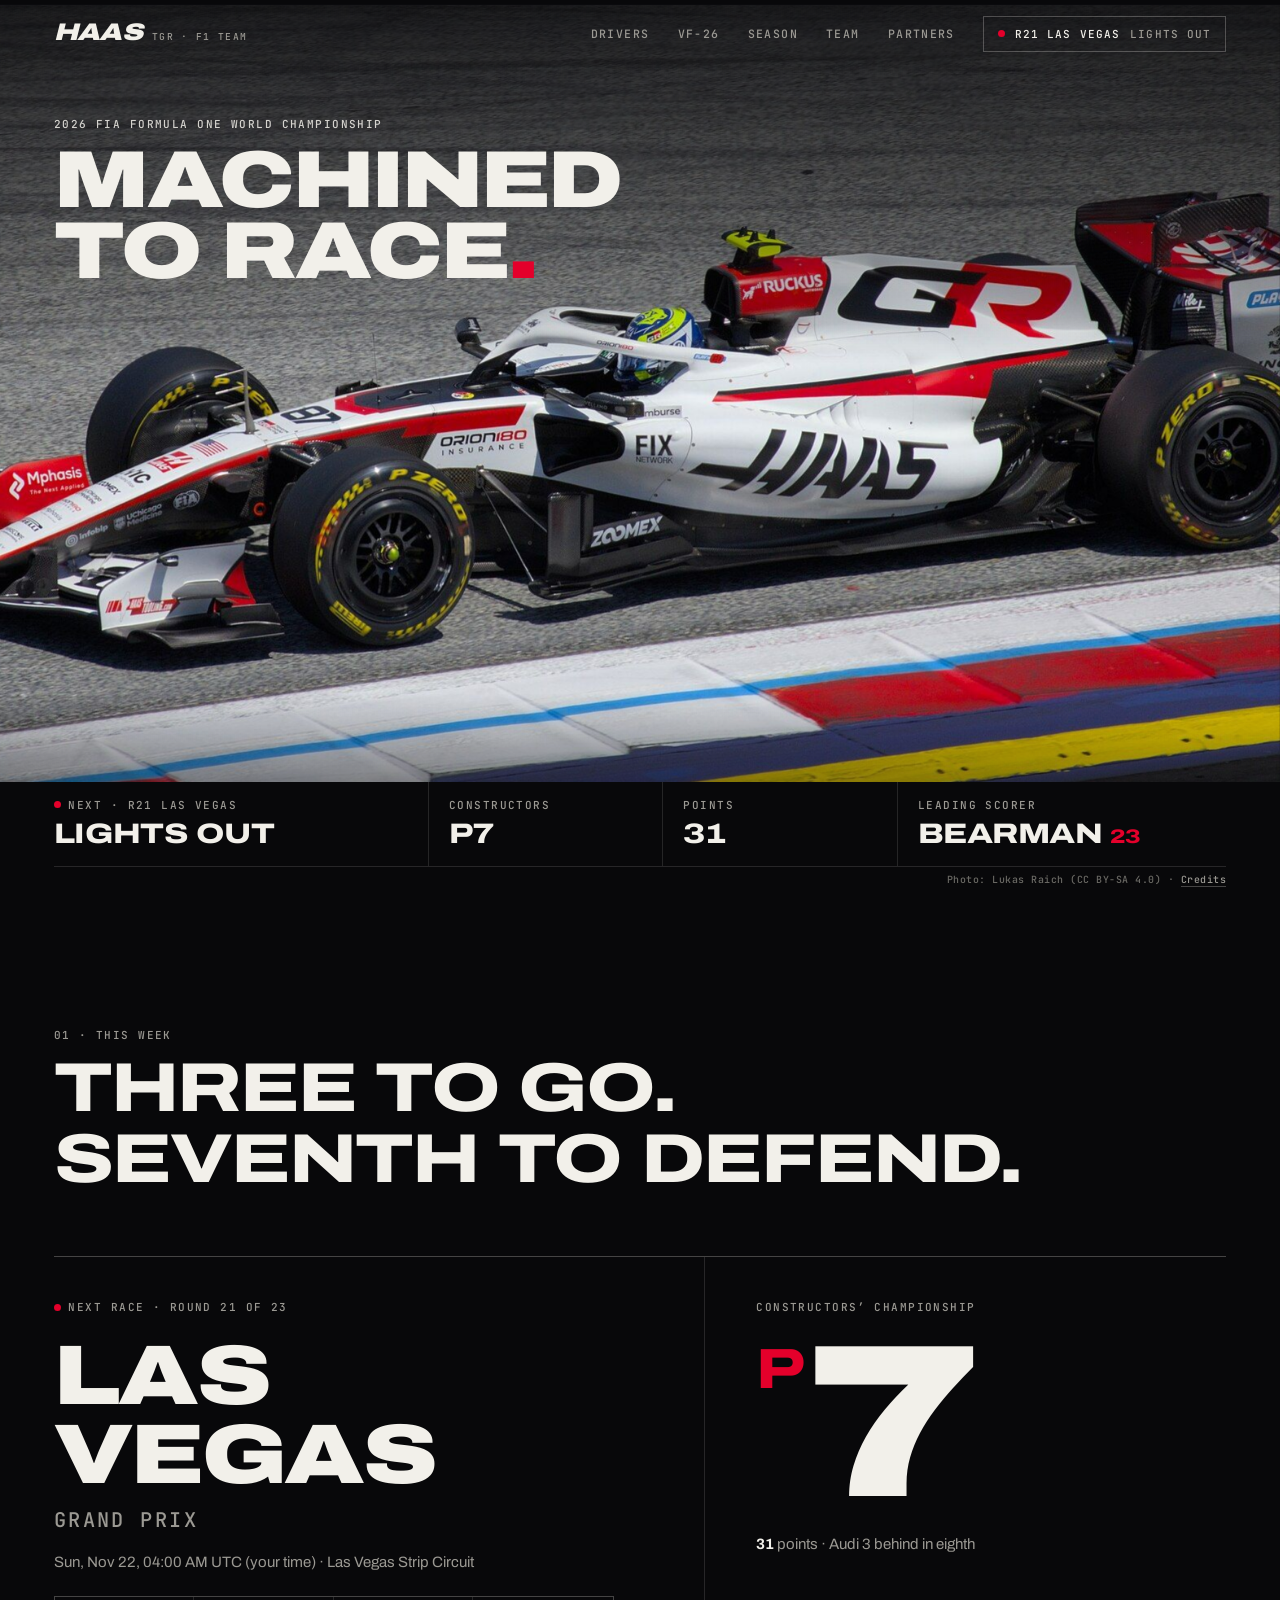
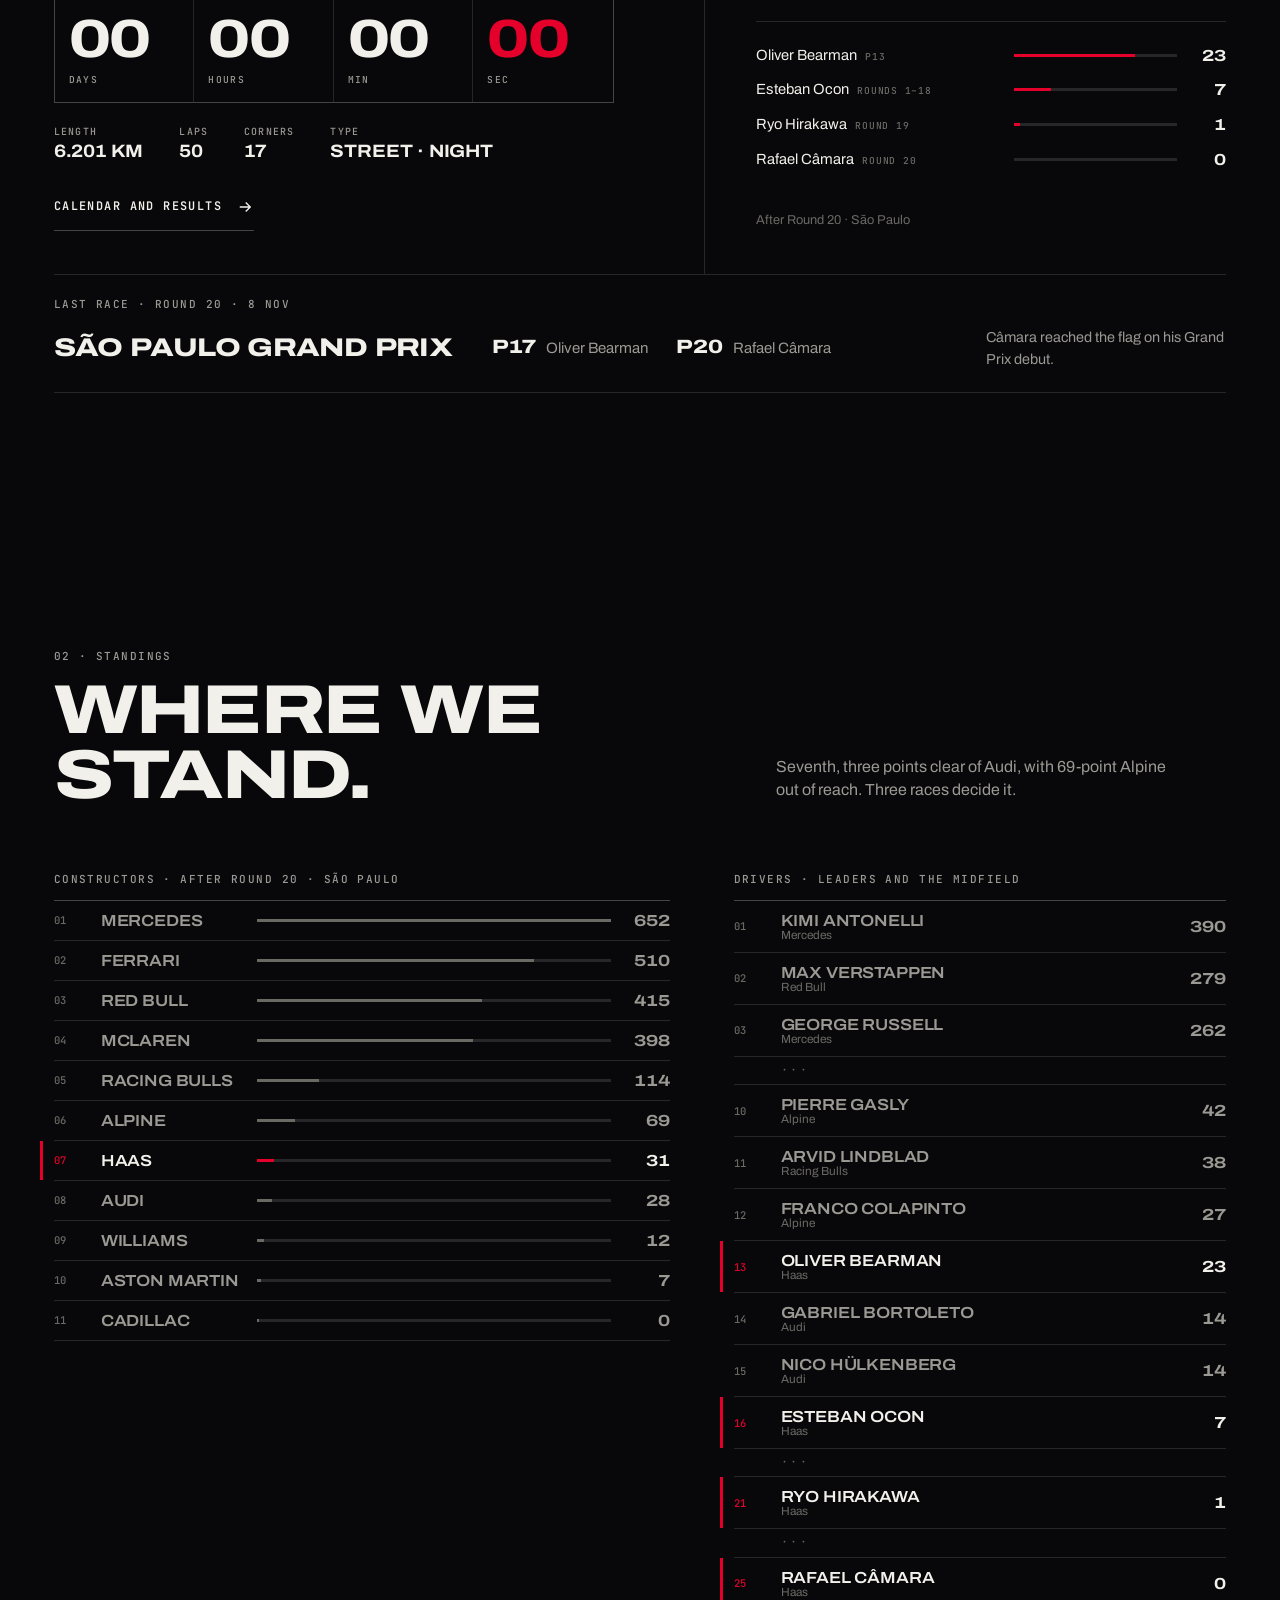
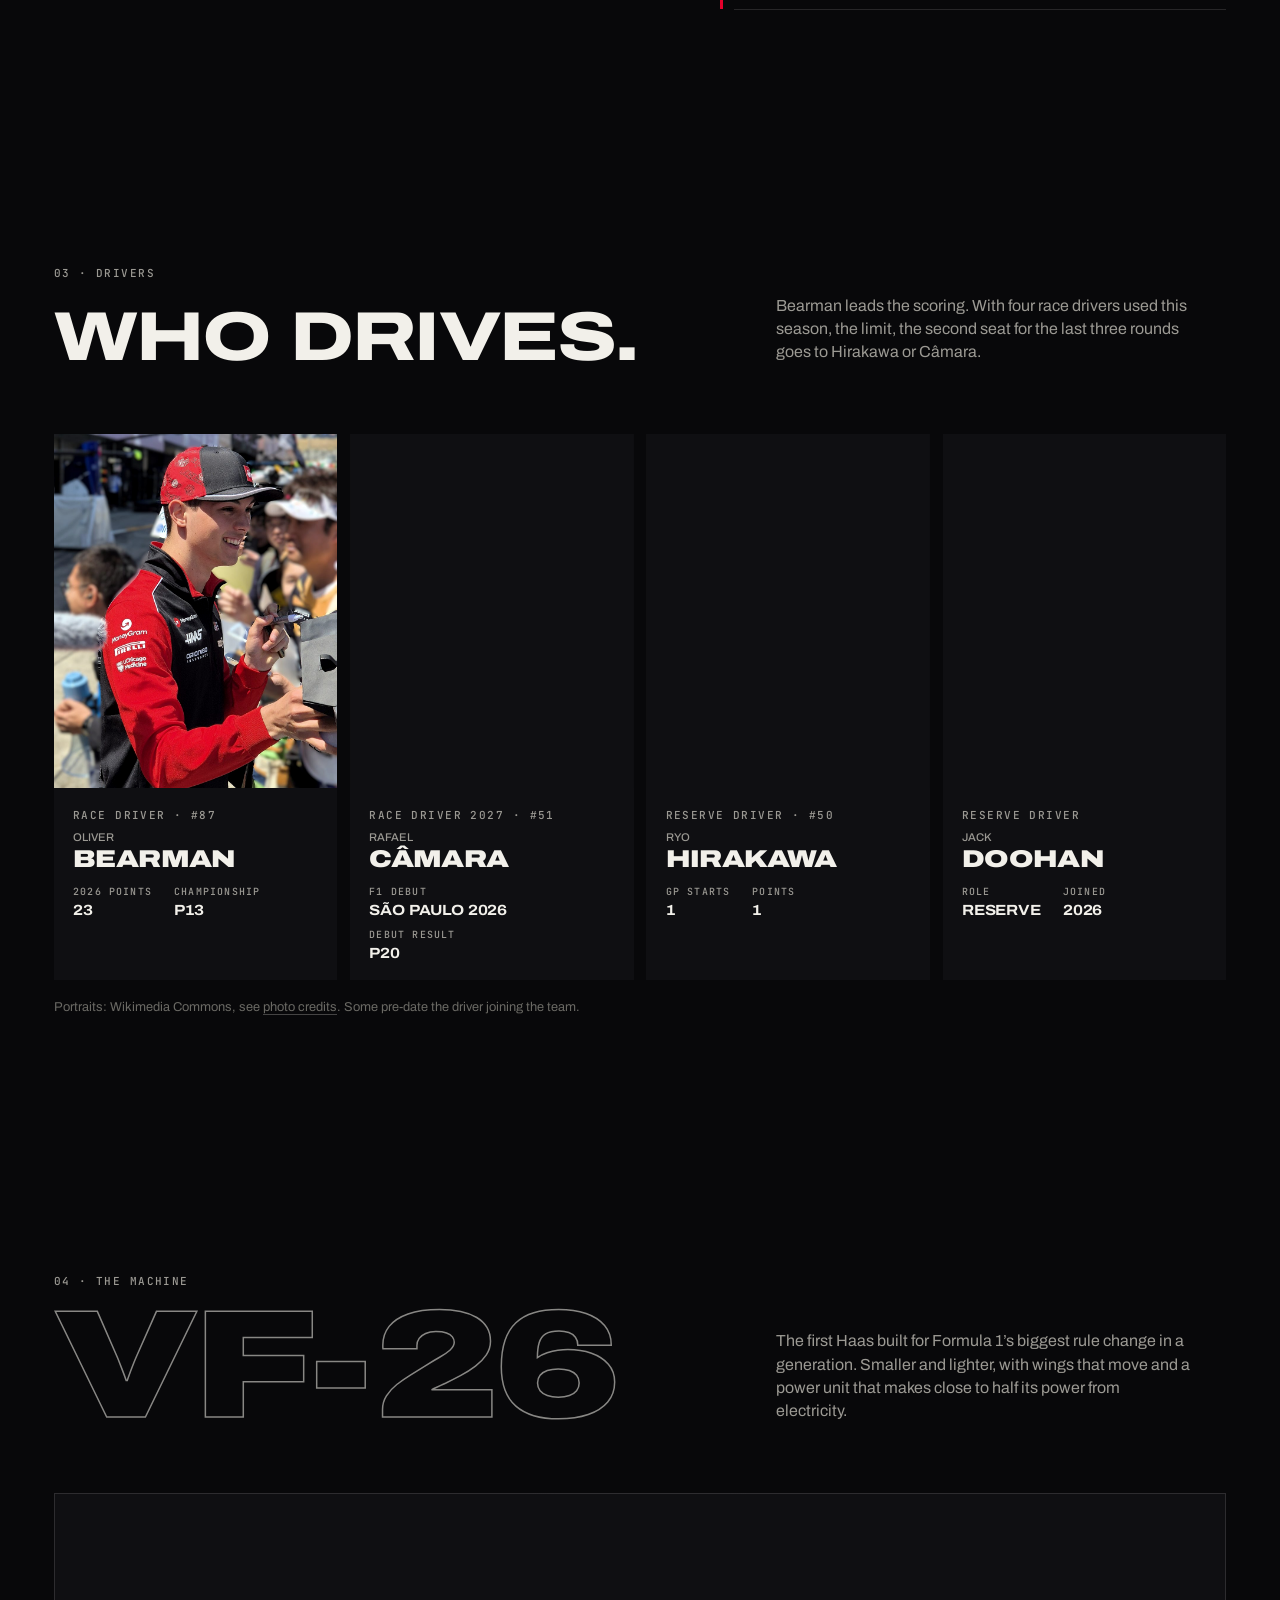
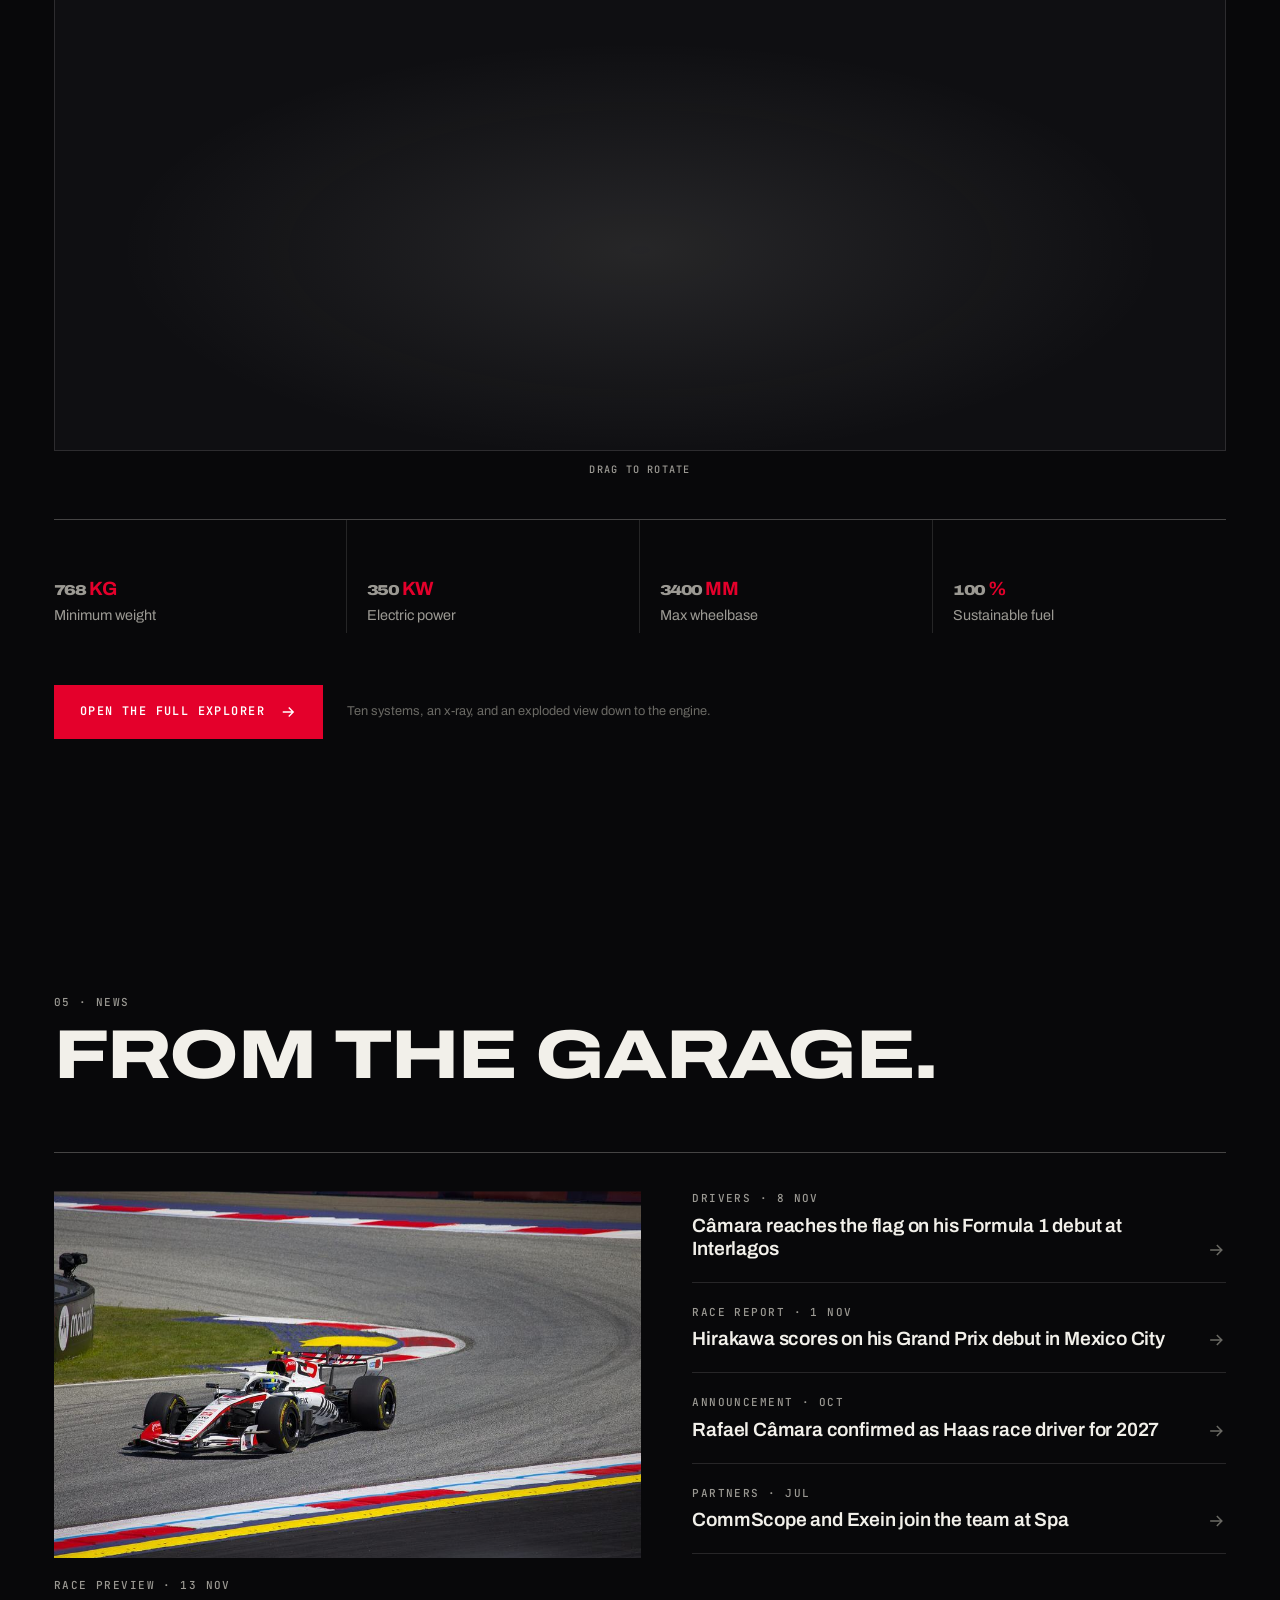
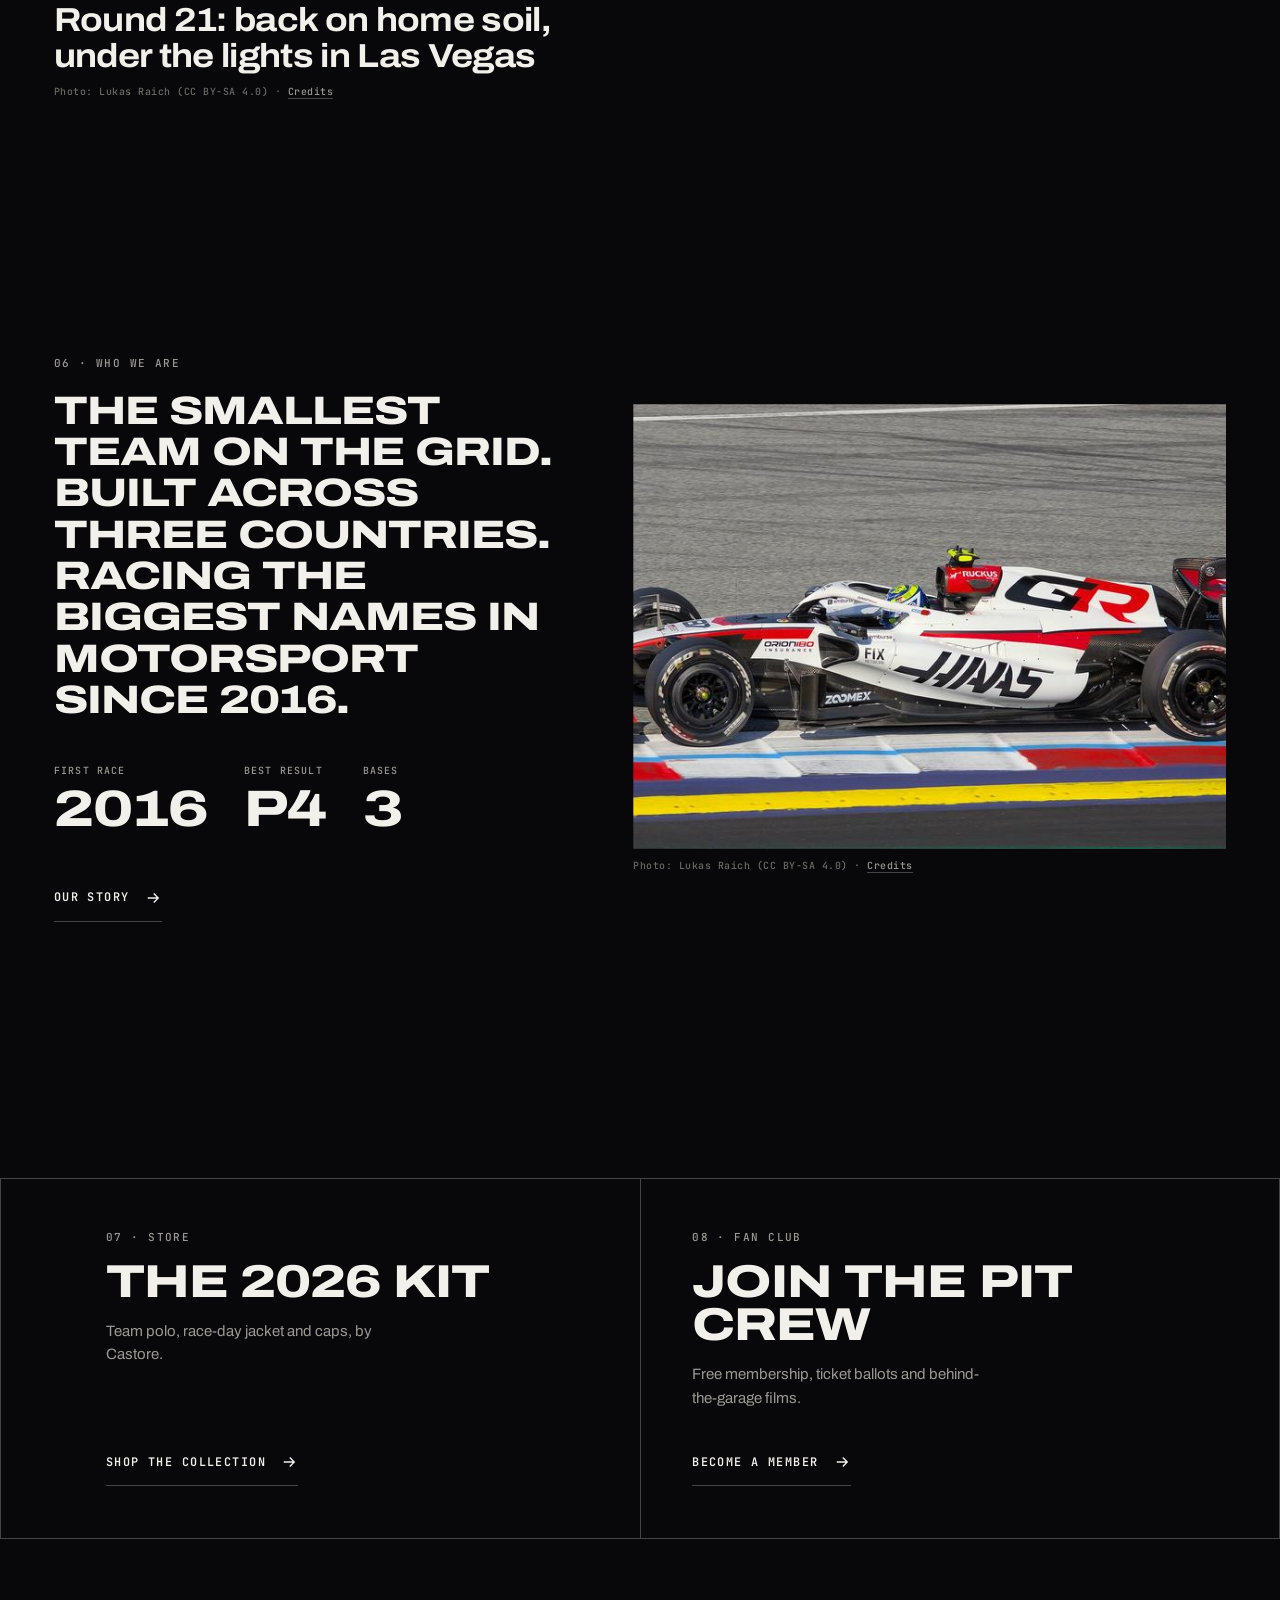
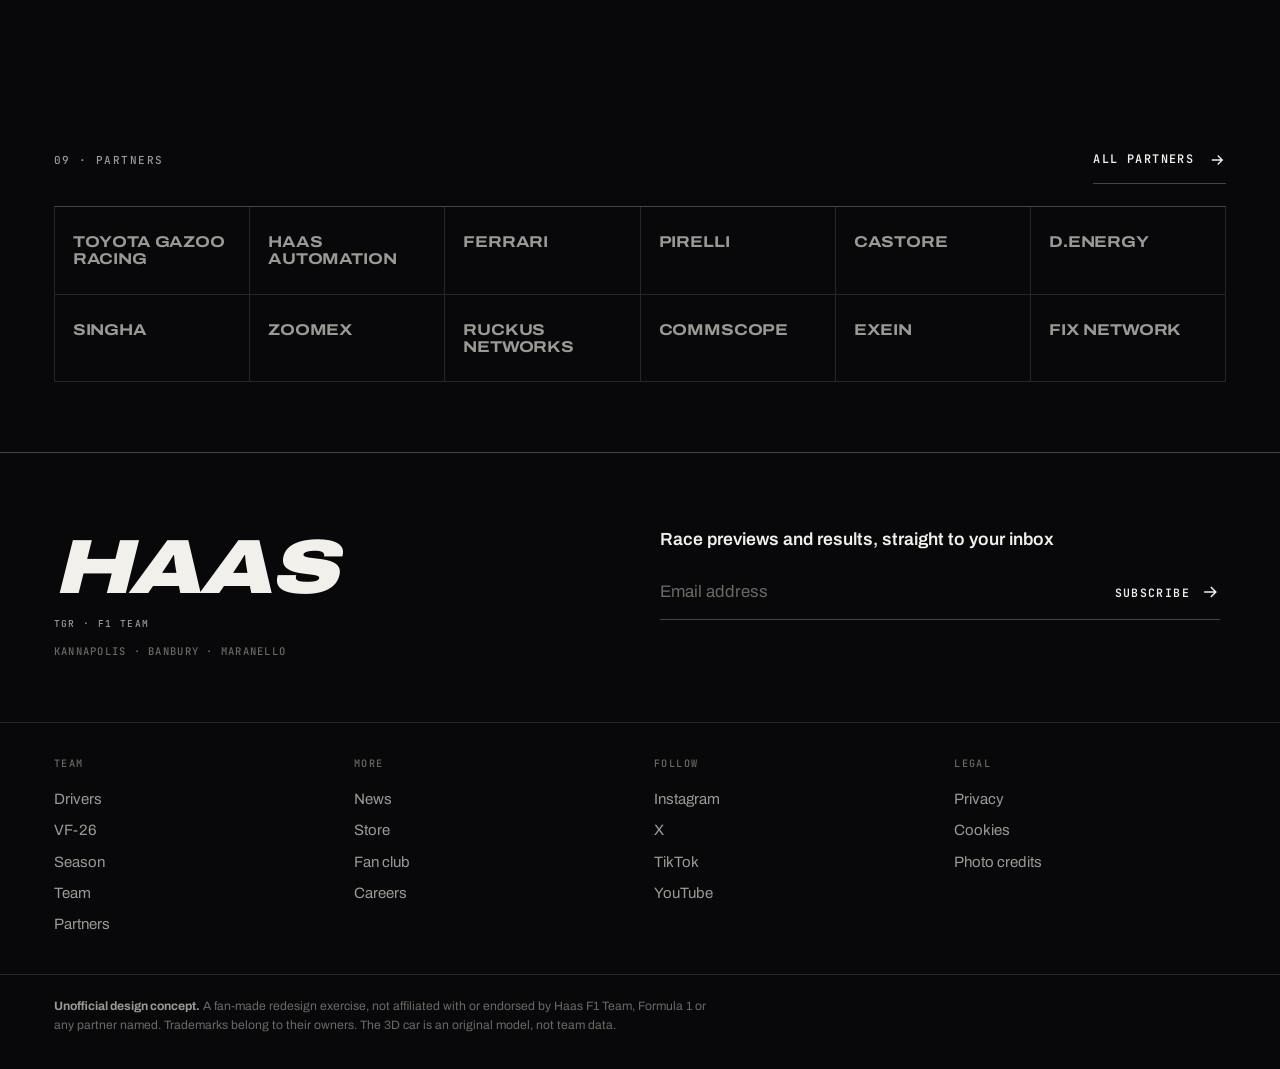
==== commit 2a90aedc: "Rebuild the 3D car with the real livery, systems and a two-stage explode Repaint the model to follow" ====
--- a/docs/index.html
+++ b/docs/index.html
@@ -31,10 +31,12 @@
 </div>
 <main id="main">
 <section class="hero">
-  <figure class="ph hero__bg"><img src="assets/img/bear1-1920.jpg" srcset="assets/img/bear1-960.jpg 960w, assets/img/bear1-1920.jpg 1920w" sizes="100vw" alt="Oliver Bearman’s Haas VF-26 at speed at the Red Bull Ring" fetchpriority="high" decoding="async" style="object-position:40% 50%"><figcaption><a class="credit" href="https://commons.wikimedia.org/wiki/File:FIA_F1_Austria_2026_Nr._87_Bearman_(1).jpg" rel="noopener">Photo: Lukas Raich · CC BY-SA 4.0</a></figcaption></figure>
-  <div class="wrap hero__in">
-    <p class="label">2026 FIA Formula One World Championship</p>
-    <h1 class="display hero__t"><span>Machined</span><span>to race<i>.</i></span></h1>
+  <div class="hero__view">
+    <figure class="ph hero__bg"><img src="assets/img/bear1-1920.jpg" srcset="assets/img/bear1-960.jpg 960w, assets/img/bear1-1920.jpg 1920w" sizes="100vw" alt="Oliver Bearman’s Haas VF-26 at speed at the Red Bull Ring" fetchpriority="high" decoding="async" style="object-position:46% 50%"></figure>
+    <div class="wrap hero__in">
+      <p class="label">2026 FIA Formula One World Championship</p>
+      <h1 class="display hero__t"><span>Machined</span><span>to race<i>.</i></span></h1>
+    </div>
   </div>
   <div class="hero__bar">
     <a href="season.html" class="hero__cell hero__cell--wide"><span class="label"><span class="live"></span>Next · R21 Las Vegas</span><b data-countdown-short>—</b></a>
@@ -42,6 +44,7 @@
     <div class="hero__cell"><span class="label">Points</span><b>31</b></div>
     <a href="drivers.html#bearman" class="hero__cell"><span class="label">Leading scorer</span><b>Bearman <small>23</small></b></a>
   </div>
+  <p class="by">Photo: Lukas Raich (CC BY-SA 4.0) · <a href="credits.html">Credits</a></p>
 </section>
 
 <section class="sec" id="now">
@@ -120,16 +123,12 @@
 </section>
 
 <section class="sec carsec" id="car" data-car-ui>
-  <div class="wrap carsec__head">
+  <div class="wrap">
     <header class="sh"><p class="label" data-reveal>04 · The machine</p><h2 class="display sh__t" data-reveal>VF-26</h2><p class="sh__sub" data-reveal>The first Haas built for Formula 1’s biggest rule change in a generation. Smaller and lighter, with wings that move and a power unit that makes close to half its power from electricity.</p></header>
-  </div>
-  <div class="stage" data-car3d="teaser" aria-label="Interactive 3D model of the VF-26. Drag to rotate.">
+    <div class="stage" data-car3d="teaser" aria-label="Interactive 3D model of the VF-26. Drag to rotate."><noscript><figure class="ph "><img src="assets/img/bear3-1920.jpg" srcset="assets/img/bear3-960.jpg 960w, assets/img/bear3-1920.jpg 1920w" sizes="100vw" alt="Side view of Oliver Bearman’s Haas VF-26 on the kerb" loading="lazy" decoding="async"></figure></noscript></div>
     <p class="stage__hint">Drag to rotate</p>
-    <noscript><figure class="ph "><img src="assets/img/bear3-1920.jpg" srcset="assets/img/bear3-960.jpg 960w, assets/img/bear3-1920.jpg 1920w" sizes="100vw" alt="Side view of Oliver Bearman’s Haas VF-26 on the kerb" loading="lazy" decoding="async"></figure></noscript>
-  </div>
-  <div class="wrap">
     <div class="kpis"><div data-reveal><p class="display"><span data-count="768">768</span><small>kg</small></p><span>Minimum weight</span></div><div data-reveal><p class="display"><span data-count="350">350</span><small>kW</small></p><span>Electric power</span></div><div data-reveal><p class="display"><span data-count="3400">3400</span><small>mm</small></p><span>Max wheelbase</span></div><div data-reveal><p class="display"><span data-count="100">100</span><small>%</small></p><span>Sustainable fuel</span></div></div>
-    <div class="carsec__cta" data-reveal><a class="cta cta--solid" href="car.html"><span>Open the full explorer</span><svg class="arr" viewBox="0 0 24 24" aria-hidden="true"><path d="M5 12h14M13 6l6 6-6 6" fill="none" stroke="currentColor" stroke-width="1.8"/></svg></a><p class="fine">X-ray, exploded view and active aero, in your browser.</p></div>
+    <div class="carsec__cta" data-reveal><a class="cta cta--solid" href="car.html"><span>Open the full explorer</span><svg class="arr" viewBox="0 0 24 24" aria-hidden="true"><path d="M5 12h14M13 6l6 6-6 6" fill="none" stroke="currentColor" stroke-width="1.8"/></svg></a><p class="fine">Ten systems, an x-ray, and an exploded view down to the engine.</p></div>
   </div>
 </section>
 
@@ -144,18 +143,19 @@
       </a>
       <ul class="news__list"><li data-reveal><a href="#news"><p class="label">Drivers · 8 Nov</p><h3>Câmara reaches the flag on his Formula 1 debut at Interlagos</h3><svg class="arr" viewBox="0 0 24 24" aria-hidden="true"><path d="M5 12h14M13 6l6 6-6 6" fill="none" stroke="currentColor" stroke-width="1.8"/></svg></a></li><li data-reveal><a href="#news"><p class="label">Race report · 1 Nov</p><h3>Hirakawa scores on his Grand Prix debut in Mexico City</h3><svg class="arr" viewBox="0 0 24 24" aria-hidden="true"><path d="M5 12h14M13 6l6 6-6 6" fill="none" stroke="currentColor" stroke-width="1.8"/></svg></a></li><li data-reveal><a href="#news"><p class="label">Announcement · Oct</p><h3>Rafael Câmara confirmed as Haas race driver for 2027</h3><svg class="arr" viewBox="0 0 24 24" aria-hidden="true"><path d="M5 12h14M13 6l6 6-6 6" fill="none" stroke="currentColor" stroke-width="1.8"/></svg></a></li><li data-reveal><a href="#news"><p class="label">Partners · Jul</p><h3>CommScope and Exein join the team at Spa</h3><svg class="arr" viewBox="0 0 24 24" aria-hidden="true"><path d="M5 12h14M13 6l6 6-6 6" fill="none" stroke="currentColor" stroke-width="1.8"/></svg></a></li></ul>
     </div>
+    <p class="by">Photo: Lukas Raich (CC BY-SA 4.0) · <a href="credits.html">Credits</a></p>
   </div>
 </section>
 
-<section class="band">
-  <figure class="ph band__bg"><img src="assets/img/bear3-1920.jpg" srcset="assets/img/bear3-960.jpg 960w, assets/img/bear3-1920.jpg 1920w" sizes="100vw" alt="Side view of Oliver Bearman’s Haas VF-26 on the kerb" loading="lazy" decoding="async" style="object-position:50% 60%"><figcaption><a class="credit" href="https://commons.wikimedia.org/wiki/File:FIA_F1_Austria_2026_Nr._87_Bearman_(3).jpg" rel="noopener">Photo: Lukas Raich · CC BY-SA 4.0</a></figcaption></figure>
-  <div class="wrap band__in">
-    <p class="label" data-reveal>06 · Who we are</p>
-    <p class="display band__t" data-reveal>The smallest team on the grid. Built across three countries. Racing the biggest names in motorsport since 2016.</p>
-    <div class="band__row" data-reveal>
-      <dl class="facts facts--lg"><div><dt>First race</dt><dd>2016</dd></div><div><dt>Best result</dt><dd>P4</dd></div><div><dt>Bases</dt><dd>3</dd></div></dl>
-      <a class="cta " href="team.html"><span>Our story</span><svg class="arr" viewBox="0 0 24 24" aria-hidden="true"><path d="M5 12h14M13 6l6 6-6 6" fill="none" stroke="currentColor" stroke-width="1.8"/></svg></a>
+<section class="sec about">
+  <div class="wrap about__g">
+    <div>
+      <p class="label" data-reveal>06 · Who we are</p>
+      <p class="display about__t" data-reveal>The smallest team on the grid. Built across three countries. Racing the biggest names in motorsport since 2016.</p>
+      <dl class="facts facts--lg" data-reveal><div><dt>First race</dt><dd>2016</dd></div><div><dt>Best result</dt><dd>P4</dd></div><div><dt>Bases</dt><dd>3</dd></div></dl>
+      <div data-reveal><a class="cta " href="team.html"><span>Our story</span><svg class="arr" viewBox="0 0 24 24" aria-hidden="true"><path d="M5 12h14M13 6l6 6-6 6" fill="none" stroke="currentColor" stroke-width="1.8"/></svg></a></div>
     </div>
+    <div data-reveal><figure class="ph about__ph"><img src="assets/img/bear3-1920.jpg" srcset="assets/img/bear3-960.jpg 960w, assets/img/bear3-1920.jpg 1920w" sizes="(min-width: 900px) 50vw, 100vw" alt="Side view of Oliver Bearman’s Haas VF-26 on the kerb" loading="lazy" decoding="async" style="object-position:62% 50%"></figure><p class="by">Photo: Lukas Raich (CC BY-SA 4.0) · <a href="credits.html">Credits</a></p></div>
   </div>
 </section>
 
--- a/docs/assets/style.css
+++ b/docs/assets/style.css
@@ -71,19 +71,15 @@
 .ln > span { display: block; }
 .js .ln > span { transform: translateY(105%); transition: transform 1s var(--ease) calc(var(--i) * 90ms); }
 .js .is-in .ln > span, .js .ln.is-in > span, .js .phero__t .ln > span { transform: none; }
-.js .phero__t .ln > span { animation: lnrise 1s var(--ease) calc(var(--i) * 90ms) both; }
 @keyframes lnrise { from { transform: translateY(105%); } }
 
 /* photos */
 .ph { position: relative; overflow: hidden; background: var(--bg-2); }
 .ph img { width: 100%; height: 100%; object-fit: cover; }
-.ph figcaption { position: absolute; right: 0; bottom: 0; }
 .js [data-reveal] > .ph, .js [data-reveal].ph, .js .prof__media[data-reveal] .ph, .js .faces .ph { clip-path: inset(0 0 100% 0); transition: clip-path 1.1s var(--ease) var(--d, 0ms); }
 .js [data-reveal].is-in > .ph, .js [data-reveal].is-in.ph, .js .prof__media.is-in .ph, .js .face.is-in .ph { clip-path: inset(0); }
 .js [data-reveal] .ph img { scale: 1.14; transition: scale 1.8s var(--ease) var(--d, 0ms), transform 1.4s var(--ease), filter 0.6s; }
 .js [data-reveal].is-in .ph img { scale: 1; }
-.credit { display: block; font: 500 0.6rem var(--mono); letter-spacing: 0.06em; color: rgba(255, 255, 255, 0.7); background: rgba(8, 8, 10, 0.55); padding: 5px 9px; backdrop-filter: blur(6px); }
-.credit:hover { color: #fff; }
 
 /* ---------- header ---------- */
 .hdr { position: fixed; inset: 0 0 auto 0; z-index: 100; height: 68px; display: flex; align-items: center; gap: 28px; padding-inline: var(--gut); transition: background 0.35s, border-color 0.35s, transform 0.4s var(--ease); border-bottom: 1px solid transparent; }
@@ -113,37 +109,7 @@
 @media (max-width: 980px) { .hdr__nav { display: none; } .hdr__race { margin-left: auto; } .hdr__menu { display: grid; margin-left: 0; } }
 @media (max-width: 520px) { .hdr__race b { display: none; } .logo i { display: none; } }
 
-.hero, .phero--img, .band { overflow: hidden; }
-/* ---------- home hero ---------- */
-.hero { position: relative; height: 100svh; min-height: 620px; display: flex; flex-direction: column; justify-content: flex-end; isolation: isolate; }
-.hero__bg { position: absolute; inset: 0; z-index: -1; }
-.hero__bg img { animation: slow 18s var(--ease) both; }
-@keyframes slow { from { transform: scale(1.12); } to { transform: scale(1); } }
-.hero__bg::after { content: ""; position: absolute; inset: 0; background: linear-gradient(180deg, rgba(8, 8, 10, 0.72) 0%, rgba(8, 8, 10, 0.05) 28%, rgba(8, 8, 10, 0.1) 48%, rgba(8, 8, 10, 0.93) 88%, var(--bg) 100%), linear-gradient(90deg, rgba(8, 8, 10, 0.5), transparent 55%); }
-.hero__bg figcaption { bottom: auto; top: 76px; }
-.hero__in { padding-bottom: clamp(22px, 3.4vw, 48px); }
-.hero__in .label { color: rgba(242, 240, 234, 0.82); margin-bottom: 18px; }
-.hero__t { font-size: clamp(2.7rem, 9.2vw, 10rem); line-height: 0.86; font-weight: 900; }
-.hero__t span { display: block; }
-.hero__t i { font-style: normal; color: var(--red); }
-.js .hero__t span { animation: rise 1.1s var(--ease) both; }
-.js .hero__t span:last-child { animation-delay: 0.12s; }
-@keyframes rise { from { opacity: 0; transform: translateY(0.35em); } }
-.hero__bar { display: grid; grid-template-columns: 1.6fr 1fr 1fr 1.4fr; border-top: 1px solid var(--line-2); margin-inline: var(--gut); }
-.hero__cell { padding: 18px 20px 22px 0; display: grid; gap: 8px; border-right: 1px solid var(--line); padding-left: 20px; transition: background 0.3s; }
-.hero__cell:first-child { padding-left: 0; }
-.hero__cell:last-child { border-right: 0; }
 a.hero__cell:hover { background: rgba(242, 240, 234, 0.05); }
-.hero__cell b { font: 800 clamp(1.3rem, 2.3vw, 2.3rem)/1 var(--sans); font-stretch: 125%; letter-spacing: -0.02em; text-transform: uppercase; font-variant-numeric: tabular-nums; }
-.hero__cell b small { color: var(--red); font-size: 0.7em; }
-@media (max-width: 760px) {
-  .hero__bar { grid-template-columns: 1fr 1fr; }
-  .hero__cell { padding: 14px 12px 16px; border-bottom: 1px solid var(--line); }
-  .hero__cell:nth-child(odd) { padding-left: 0; }
-  .hero__cell:nth-child(even) { border-right: 0; }
-  .hero__cell:nth-last-child(-n + 2) { border-bottom: 0; }
-  .hero__bg img { object-position: 30% 50% !important; }
-}
 
 /* ---------- sections ---------- */
 .sec { padding-block: var(--sec); }
@@ -204,26 +170,12 @@
 .drow__line { color: var(--mut); max-width: 36ch; font-size: 1.05rem; }
 @media (max-width: 900px) { .drow, .drow:nth-child(even) { grid-template-columns: minmax(0, 1fr); min-height: 0; } .drow:nth-child(even) .drow__ph { order: 0; } .drow__ph { aspect-ratio: 16 / 10; } }
 
-/* 3D stage (home) */
-.carsec { padding-bottom: var(--sec); }
-.carsec .sh { margin-bottom: 0; grid-template-columns: 1fr; }
-.carsec .sh__sub { position: relative; z-index: 2; }
-.carsec .sh__t { font-size: clamp(4.4rem, 19vw, 21rem); font-weight: 900; line-height: 0.8; white-space: nowrap; color: transparent; -webkit-text-stroke: 1.5px rgba(242, 240, 234, 0.5); }
-.stage { position: relative; height: clamp(380px, 68vh, 780px); margin-top: clamp(-120px, -6vw, -20px); background: radial-gradient(ellipse 60% 50% at 50% 62%, rgba(242, 240, 234, 0.09), transparent 70%); cursor: grab; }
-.stage:active { cursor: grabbing; }
-.stage canvas, .xp__stage canvas { width: 100% !important; height: 100% !important; opacity: 0; transition: opacity 1.2s; }
-.is-ready canvas { opacity: 1; }
-.stage__hint, .xp__hint { font: 500 0.64rem var(--mono); letter-spacing: 0.14em; text-transform: uppercase; color: var(--mut); }
-.stage__hint { position: absolute; left: 50%; bottom: 14px; transform: translateX(-50%); pointer-events: none; transition: opacity 0.4s; }
-.stage.is-touched .stage__hint { opacity: 0; }
 .kpis { display: grid; grid-template-columns: repeat(4, 1fr); border-top: 1px solid var(--line-2); }
 .kpis > div { padding: 24px 20px 6px 0; border-right: 1px solid var(--line); padding-left: 20px; }
 .kpis > div:first-child { padding-left: 0; } .kpis > div:last-child { border: 0; }
 .kpis .display { font-size: clamp(2.2rem, 5vw, 5.2rem); font-weight: 900; font-variant-numeric: tabular-nums; }
 .kpis .display small { font-size: 0.3em; color: var(--red); margin-left: 0.2em; font-weight: 700; }
 .kpis span { color: var(--mut); font-size: 0.9rem; }
-.carsec__cta { margin-top: clamp(28px, 4vw, 56px); display: flex; align-items: center; gap: 24px; flex-wrap: wrap; }
-.carsec__cta .fine { margin: 0; }
 @media (max-width: 760px) { .kpis { grid-template-columns: 1fr 1fr; } .kpis > div { border-bottom: 1px solid var(--line); padding: 18px 12px; } .kpis > div:nth-child(odd) { padding-left: 0; } .kpis > div:nth-child(even) { border-right: 0; } }
 
 /* news */
@@ -241,13 +193,6 @@
 .news__list a:hover .arr { color: var(--red); transform: translateX(6px); }
 @media (max-width: 900px) { .news { grid-template-columns: 1fr; } }
 
-/* full-bleed band */
-.band { position: relative; isolation: isolate; padding-block: clamp(110px, 16vw, 260px); }
-.band__bg { position: absolute; inset: 0; z-index: -1; }
-.band__bg::after { content: ""; position: absolute; inset: 0; background: linear-gradient(180deg, var(--bg) 0%, rgba(8, 8, 10, 0.72) 30%, rgba(8, 8, 10, 0.72) 70%, var(--bg) 100%); }
-.band__bg figcaption { bottom: 12%; }
-.band__t { font-size: clamp(1.7rem, 4.3vw, 4.4rem); line-height: 1.02; max-width: 22ch; margin: 22px 0 clamp(32px, 5vw, 72px); }
-.band__row { display: flex; justify-content: space-between; align-items: flex-end; gap: 28px; flex-wrap: wrap; }
 
 /* store + fans */
 .duo { display: grid; grid-template-columns: 1fr 1fr; gap: 0; border: 1px solid var(--line-2); }
@@ -288,22 +233,7 @@
 .ftr__legal p { max-width: 96ch; } .ftr__legal strong { color: var(--mut); }
 @media (max-width: 760px) { .ftr__top { grid-template-columns: 1fr; } .ftr__cols { grid-template-columns: 1fr 1fr; } }
 
-/* ---------- page hero ---------- */
-.phero { position: relative; isolation: isolate; padding: clamp(150px, 22vh, 240px) 0 clamp(40px, 6vw, 90px); border-bottom: 1px solid var(--line); }
-.phero--img { min-height: min(86svh, 900px); display: flex; align-items: flex-end; border: 0; }
-.phero__bg { position: absolute; inset: 0; z-index: -1; }
-.phero__bg::after { content: ""; position: absolute; inset: 0; background: linear-gradient(180deg, rgba(8, 8, 10, 0.75) 0%, rgba(8, 8, 10, 0.15) 30%, rgba(8, 8, 10, 0.55) 62%, var(--bg) 100%); }
-.phero__bg figcaption { bottom: auto; top: 76px; }
-.phero__t { font-size: clamp(2.8rem, 9.4vw, 10.5rem); font-weight: 900; line-height: 0.88; margin: 18px 0 clamp(18px, 2.4vw, 34px); }
-.phero__sub { font-size: clamp(1.05rem, 1.5vw, 1.4rem); line-height: 1.4; max-width: 50ch; color: rgba(242, 240, 234, 0.84); }
-.js .phero__t { animation: rise 1s var(--ease) both; }
-
-/* subnav */
-.subnav { position: sticky; top: 0; z-index: 50; background: rgba(8, 8, 10, 0.86); backdrop-filter: blur(14px); border-block: 1px solid var(--line); }
-.subnav .wrap { display: flex; gap: clamp(18px, 3vw, 44px); overflow-x: auto; scrollbar-width: none; }
-.subnav a { padding: 18px 0; font: 700 0.84rem var(--sans); font-stretch: 118%; text-transform: uppercase; color: var(--mut); white-space: nowrap; display: flex; gap: 8px; align-items: baseline; transition: color 0.2s; }
-.subnav a small { font: 500 0.62rem var(--mono); color: var(--red); }
-.subnav a:hover { color: var(--fg); }
+
 
 /* ---------- driver profile ---------- */
 .prof { padding-block: var(--sec); border-bottom: 1px solid var(--line); }
@@ -334,61 +264,7 @@
 @media (max-width: 900px) { .prof__num { display: none; } .prof__media { aspect-ratio: auto; } .prof__ph { aspect-ratio: 16 / 10; } .prof__ph--p { aspect-ratio: 4 / 5; } .prof__grid, .prof__media { grid-template-columns: minmax(0, 1fr); } .prof__ph--b { aspect-ratio: 3 / 2; } }
 @media (max-width: 560px) { .tiles--6 { grid-template-columns: 1fr 1fr; } }
 
-/* ---------- 3D explorer (car page) ---------- */
-.xp { position: relative; height: 100svh; min-height: 660px; overflow: hidden; background: radial-gradient(ellipse 55% 42% at 50% 64%, rgba(242, 240, 234, 0.1), transparent 70%), var(--bg); border-bottom: 1px solid var(--line); }
-.xp__stage { position: absolute; inset: 0; cursor: grab; }
-.xp__stage:active { cursor: grabbing; }
-.xp__head { position: absolute; left: var(--gut); top: 96px; pointer-events: none; }
-.xp__t { font-size: clamp(3.4rem, 9vw, 9.5rem); font-weight: 900; line-height: 0.84; margin: 12px 0 14px; }
-.hot { position: absolute; left: 0; top: 0; width: 30px; height: 30px; margin: -15px 0 0 -15px; border-radius: 50%; background: rgba(8, 8, 10, 0.6); border: 1px solid var(--fg); font: 600 0.68rem var(--mono); display: grid; place-items: center; transition: background 0.25s, border-color 0.25s, opacity 0.3s; backdrop-filter: blur(4px); z-index: 2; will-change: transform; }
-.hot::after { content: ""; position: absolute; inset: -7px; border-radius: 50%; border: 1px solid rgba(242, 240, 234, 0.4); animation: ring 2.2s infinite; }
-@keyframes ring { to { transform: scale(1.5); opacity: 0; } }
-.hot:hover, .hot.is-on { background: var(--red); border-color: var(--red); }
-.xp:not(:has(.is-ready)) .hot { opacity: 0; }
-.xp__panel { position: absolute; right: var(--gut); top: 50%; transform: translateY(-50%); width: min(340px, 30vw); display: grid; background: rgba(8, 8, 10, 0.62); backdrop-filter: blur(18px); border: 1px solid var(--line); padding: 26px; }
-.xp__card { grid-area: 1 / 1; opacity: 0; visibility: hidden; transform: translateY(10px); transition: opacity 0.4s, transform 0.5s var(--ease), visibility 0s 0.4s; display: grid; gap: 14px; align-content: start; }
-.xp__card.is-on { opacity: 1; visibility: visible; transform: none; transition-delay: 0s; }
-.xp__card h2 { font: 800 clamp(1.3rem, 1.9vw, 1.8rem)/1.02 var(--sans); font-stretch: 125%; text-transform: uppercase; letter-spacing: -0.02em; }
-.xp__card > p:last-child { color: var(--mut); font-size: 0.95rem; }
-.xp__stat { font-size: clamp(2.6rem, 4.4vw, 4.4rem); font-weight: 900; color: var(--red); line-height: 0.9; }
-.xp__stat small { display: block; font: 500 0.62rem var(--mono); letter-spacing: 0.12em; color: var(--mut); margin-top: 10px; }
-.xp__step { grid-area: 2 / 1; display: flex; gap: 8px; margin-top: 20px; }
-.xp__step button { width: 44px; height: 44px; border: 1px solid var(--line-2); display: grid; place-items: center; transition: 0.25s; }
-.xp__step button:first-child .arr { transform: rotate(180deg); }
-.xp__step button:hover { background: var(--fg); color: var(--bg); }
-.xp__dock { position: absolute; left: var(--gut); right: var(--gut); bottom: 22px; display: flex; flex-wrap: wrap; gap: 10px; align-items: stretch; }
-.seg { display: inline-flex; border: 1px solid var(--line-2); background: rgba(8, 8, 10, 0.6); backdrop-filter: blur(12px); }
-.seg button, .tog { font: 600 0.68rem var(--mono); letter-spacing: 0.1em; text-transform: uppercase; padding: 13px 16px; color: var(--mut); transition: background 0.25s, color 0.25s; white-space: nowrap; }
-.seg button + button { border-left: 1px solid var(--line); }
-.seg button:hover { color: var(--fg); }
-.seg button.is-on { background: var(--fg); color: var(--bg); }
-.seg--aero button.is-on { background: var(--red); color: #fff; }
-.tog { border: 1px solid var(--line-2); background: rgba(8, 8, 10, 0.6); backdrop-filter: blur(12px); display: inline-flex; align-items: center; gap: 10px; }
-.tog::before { content: ""; width: 8px; height: 8px; border-radius: 50%; border: 1px solid currentColor; }
-.tog.is-on { color: var(--fg); border-color: #29d3ff; }
-.tog.is-on::before { background: #29d3ff; border-color: #29d3ff; box-shadow: 0 0 10px #29d3ff; }
-.rng { display: inline-flex; align-items: center; gap: 12px; border: 1px solid var(--line-2); background: rgba(8, 8, 10, 0.6); backdrop-filter: blur(12px); padding: 0 16px; font: 600 0.68rem var(--mono); letter-spacing: 0.1em; text-transform: uppercase; color: var(--mut); min-height: 44px; }
-.rng input { -webkit-appearance: none; appearance: none; width: 130px; height: 2px; background: var(--line-2); outline-offset: 8px; }
-.rng input::-webkit-slider-thumb { -webkit-appearance: none; width: 16px; height: 16px; border-radius: 50%; background: var(--fg); border: 0; cursor: grab; }
-.rng input::-moz-range-thumb { width: 16px; height: 16px; border-radius: 50%; background: var(--fg); border: 0; cursor: grab; }
-.xp__legend { position: absolute; left: var(--gut); bottom: 96px; display: grid; gap: 7px; opacity: 0; transform: translateY(10px); transition: 0.5s var(--ease); pointer-events: none; }
 .is-xray .xp__legend { opacity: 1; transform: none; }
-.xp__legend p { display: grid; grid-template-columns: 10px auto 1fr; gap: 10px; align-items: center; font-size: 0.8rem; }
-.xp__legend i { width: 10px; height: 10px; border-radius: 50%; }
-.xp__legend b { font-weight: 600; } .xp__legend span { color: var(--mut); }
-.no-webgl { background: url("img/bear3-1920.jpg") center / cover; }
-@media (max-width: 900px) {
-  .xp { height: auto; min-height: 0; display: flex; flex-direction: column; padding-top: 84px; overflow: visible; }
-  .xp__head, .xp__panel, .xp__dock, .xp__legend, .xp__stage { position: relative; inset: auto; transform: none; }
-  .xp__head { padding-inline: var(--gut); }
-  .xp__stage { height: 46svh; min-height: 300px; order: 1; }
-  .xp__dock { order: 2; padding: 4px var(--gut) 14px; overflow-x: auto; flex-wrap: nowrap; scrollbar-width: none; }
-  .xp__panel { order: 3; width: auto; margin: 0 var(--gut) 24px; }
-  .xp__legend { order: 4; display: none; padding: 0 var(--gut) 24px; }
-  .is-xray .xp__legend { display: grid; }
-  .xp__hint { display: none; }
-  .hot { width: 26px; height: 26px; margin: -13px 0 0 -13px; }
-}
 
 /* aero modes + comparison */
 .modes { display: grid; grid-template-columns: 1fr 1fr; border: 1px solid var(--line-2); }
@@ -538,22 +414,6 @@
 .champ .gap { display: block; padding: 2px 0 2px 3.2em; color: var(--dim); letter-spacing: 0.3em; border-bottom: 1px solid var(--line); }
 @media (max-width: 900px) { .champs { grid-template-columns: 1fr; } }
 
-/* driver portraits (home) */
-.faces { display: grid; grid-template-columns: repeat(4, minmax(0, 1fr)); gap: 8px; }
-.face { position: relative; aspect-ratio: 3 / 4.2; overflow: hidden; background: var(--bg-2); isolation: isolate; display: flex; align-items: flex-end; }
-.face__ph { position: absolute; inset: 0; z-index: -2; }
-.face__ph img { object-position: 50% 18%; filter: saturate(0.85) contrast(1.05); }
-.face:hover .face__ph img { transform: scale(1.05); filter: none; }
-.face::after { content: ""; position: absolute; inset: 0; z-index: -1; background: linear-gradient(180deg, rgba(8, 8, 10, 0) 38%, rgba(8, 8, 10, 0.94) 86%); }
-.face::before { content: ""; position: absolute; left: 0; right: 0; bottom: 0; height: 3px; background: var(--red); transform: scaleX(0); transform-origin: left; transition: transform 0.6s var(--ease); z-index: 2; }
-.face:hover::before { transform: none; }
-.face__num { position: absolute; right: 14px; top: 10px; font-size: clamp(2rem, 4.4vw, 4.6rem); font-style: italic; font-weight: 900; color: transparent; -webkit-text-stroke: 1px rgba(242, 240, 234, 0.8); }
-.face__in { padding: clamp(14px, 1.6vw, 24px); display: grid; gap: 10px; width: 100%; }
-.face h3 { font-size: clamp(1.25rem, 2.2vw, 2.3rem); font-weight: 900; }
-.face h3 small { display: block; font-size: 0.42em; color: var(--mut); margin-bottom: 0.5em; }
-.face .facts { gap: 10px 22px; } .face .facts dd { font-size: 0.95rem; }
-@media (max-width: 1000px) { .faces { grid-template-columns: 1fr 1fr; } }
-@media (max-width: 600px) { .face .facts { display: none; } .face { aspect-ratio: 3 / 4; } }
 .fine a { border-bottom: 1px solid var(--line-2); } .fine a:hover { color: var(--fg); }
 
 /* per-driver results */
@@ -582,6 +442,155 @@
 .seasons__r.is-best u, .seasons__r:last-child u { background: var(--red); } .seasons__r.is-best .seasons__p { color: var(--red); }
 @media (max-width: 700px) { .seasons__r { grid-template-columns: 4.6em 1fr 3em; } .seasons__b { grid-column: 1 / -1; grid-row: 2; } .seasons__r--h span:nth-child(3) { display: none; } }
 
+/* ============ v3: nothing sits on top of anything ============ */
+.by { font: 500 0.62rem/1.5 var(--mono); letter-spacing: 0.05em; color: var(--dim); margin-top: 10px; }
+.by a { color: var(--mut); border-bottom: 1px solid var(--line-2); transition: color 0.2s, border-color 0.2s; }
+.by a:hover { color: var(--fg); border-color: var(--red); }
+
+/* home hero: headline sits on the empty track, top left; the car stays clear */
+.hero { height: 100svh; min-height: 640px; display: flex; flex-direction: column; }
+.hero__view { position: relative; flex: 1; min-height: 0; isolation: isolate; overflow: hidden; }
+.hero__bg { position: absolute; inset: 0; z-index: -1; }
+.hero__bg img { animation: slow 16s var(--ease) both; }
+@keyframes slow { from { transform: scale(1.08); } to { transform: scale(1); } }
+.hero__bg::after { content: ""; position: absolute; inset: 0; background: linear-gradient(180deg, rgba(8, 8, 10, 0.86) 0%, rgba(8, 8, 10, 0.5) 22%, rgba(8, 8, 10, 0) 46%, rgba(8, 8, 10, 0) 88%, rgba(8, 8, 10, 0.45) 100%); }
+.hero__in { padding-top: clamp(96px, 13vh, 132px); }
+.hero__in .label { color: rgba(242, 240, 234, 0.85); margin-bottom: 14px; }
+.hero__t { font-size: clamp(2.3rem, 6.3vw, 7rem); line-height: 0.88; font-weight: 900; }
+.hero__t span { display: block; }
+.hero__t i { font-style: normal; color: var(--red); }
+.js .hero__t span { animation: rise 1.1s var(--ease) both; }
+.js .hero__t span:last-child { animation-delay: 0.12s; }
+@keyframes rise { from { opacity: 0; transform: translateY(0.35em); } }
+.hero__bar { margin: 0 var(--gut); display: grid; grid-template-columns: 1.6fr 1fr 1fr 1.4fr; }
+.hero__cell { padding: 16px 20px 18px; display: grid; gap: 8px; border-right: 1px solid var(--line); transition: background 0.3s; }
+.hero__cell:first-child { padding-left: 0; }
+.hero__cell:last-child { border-right: 0; }
+a.hero__cell:hover { background: rgba(242, 240, 234, 0.05); }
+.hero__cell b { font: 800 clamp(1.25rem, 2.2vw, 2.2rem)/1 var(--sans); font-stretch: 125%; letter-spacing: -0.02em; text-transform: uppercase; font-variant-numeric: tabular-nums; }
+.hero__cell b small { color: var(--red); font-size: 0.7em; }
+.hero .by { margin: 0 var(--gut); padding: 6px 0 12px; text-align: right; border-top: 1px solid var(--line); }
+@media (max-width: 760px) {
+  .hero__bar { grid-template-columns: 1fr 1fr; }
+  .hero__cell { padding: 12px 12px 14px; border-bottom: 1px solid var(--line); }
+  .hero__cell:nth-child(odd) { padding-left: 0; }
+  .hero__cell:nth-child(even) { border-right: 0; }
+  .hero__cell:nth-last-child(-n + 2) { border-bottom: 0; }
+  .hero__bg img { object-position: 38% 50% !important; }
+  .hero__t { font-size: clamp(2.2rem, 10.5vw, 3.4rem); }
+}
+
+/* page heroes: words first, photograph underneath */
+.phero { padding-top: clamp(124px, 17vh, 190px); }
+.phero__in { padding-bottom: clamp(28px, 4vw, 60px); }
+.phero__t { font-size: clamp(2.6rem, 8.6vw, 9.6rem); font-weight: 900; line-height: 0.88; margin: 16px 0 clamp(16px, 2.2vw, 30px); }
+.phero__sub { font-size: clamp(1.05rem, 1.5vw, 1.4rem); line-height: 1.4; max-width: 52ch; color: var(--mut); }
+.phero__ph { aspect-ratio: 21 / 9; }
+.js .phero__ph { animation: wipe 1.2s var(--ease) 0.25s both; }
+.js .phero__ph img { animation: slow 6s var(--ease) both; }
+@keyframes wipe { from { clip-path: inset(0 0 100% 0); } to { clip-path: inset(0); } }
+.phero:not(:has(.phero__media)) { border-bottom: 1px solid var(--line); }
+@media (max-width: 760px) { .phero__ph { aspect-ratio: 4 / 3; } }
+
+/* who we are: text and photo side by side */
+.about__g { display: grid; grid-template-columns: minmax(0, 1fr) minmax(0, 1.15fr); gap: clamp(28px, 5vw, 90px); align-items: center; }
+.about__t { font-size: clamp(1.5rem, 3.1vw, 3.2rem); line-height: 1.04; margin: 20px 0 clamp(26px, 3.4vw, 48px); }
+.about .facts { margin-bottom: clamp(24px, 3vw, 40px); }
+.about__ph { aspect-ratio: 4 / 3; }
+@media (max-width: 900px) { .about__g { grid-template-columns: 1fr; } }
+
+/* driver cards: portrait on top, details underneath */
+.faces { display: grid; grid-template-columns: repeat(4, minmax(0, 1fr)); gap: clamp(8px, 1vw, 16px); }
+.face { display: flex; flex-direction: column; background: var(--bg-2); transition: background 0.3s; }
+.face__ph { aspect-ratio: 4 / 5; }
+.face__ph img { object-position: 50% 18%; filter: saturate(0.88) contrast(1.04); }
+.face:hover .face__ph img { transform: scale(1.05); filter: none; }
+.face__in { position: relative; padding: clamp(14px, 1.5vw, 22px); display: grid; gap: 10px; flex: 1; align-content: start; }
+.face__in::before { content: ""; position: absolute; left: 0; right: 0; top: 0; height: 2px; background: var(--red); transform: scaleX(0); transform-origin: left; transition: transform 0.6s var(--ease); }
+.face:hover { background: var(--bg-3); } .face:hover .face__in::before { transform: none; }
+.face h3 { font-size: clamp(1.15rem, 1.9vw, 2rem); font-weight: 900; overflow-wrap: anywhere; }
+.face h3 small { display: block; font-size: 0.46em; color: var(--mut); margin-bottom: 0.5em; }
+.face .facts { gap: 10px 22px; margin-top: 4px; } .face .facts dd { font-size: 0.92rem; }
+@media (max-width: 1000px) { .faces { grid-template-columns: 1fr 1fr; } }
+@media (max-width: 520px) { .face .facts { display: none; } }
+
+/* drivers page: jump links */
+.subnav { border-block: 1px solid var(--line); margin-top: clamp(28px, 4vw, 56px); }
+.subnav .wrap { display: flex; gap: clamp(18px, 3vw, 44px); overflow-x: auto; scrollbar-width: none; }
+.subnav a { padding: 18px 0; font: 700 0.84rem var(--sans); font-stretch: 118%; text-transform: uppercase; color: var(--mut); white-space: nowrap; display: flex; gap: 8px; align-items: baseline; transition: color 0.2s; }
+.subnav a small { font: 500 0.62rem var(--mono); color: var(--red); }
+.subnav a:hover { color: var(--fg); }
+.prof__by { display: flex; flex-wrap: wrap; gap: 0 28px; }
+
+/* 3D stages */
+.carsec .sh__t { font-size: clamp(3.4rem, 12vw, 13rem); font-weight: 900; line-height: 0.82; color: transparent; -webkit-text-stroke: 1.5px rgba(242, 240, 234, 0.55); }
+.stage, .xp__stage { position: relative; overflow: hidden; cursor: grab; background: radial-gradient(ellipse 62% 52% at 50% 64%, rgba(242, 240, 234, 0.1), transparent 72%), var(--bg-2); border: 1px solid var(--line); }
+.stage:active, .xp__stage:active { cursor: grabbing; }
+.stage { height: clamp(340px, 62vh, 720px); }
+.stage canvas, .xp__stage canvas { position: absolute; inset: 0; width: 100% !important; height: 100% !important; opacity: 0; transition: opacity 1.2s; }
+.is-ready > canvas { opacity: 1; }
+.stage__hint, .xp__hint { font: 500 0.64rem var(--mono); letter-spacing: 0.12em; text-transform: uppercase; color: var(--mut); }
+.stage__hint { text-align: center; margin: 12px 0 clamp(26px, 3.4vw, 48px); }
+.carsec__cta { margin-top: clamp(28px, 4vw, 56px); display: flex; align-items: center; gap: 24px; flex-wrap: wrap; }
+.carsec__cta .fine { margin: 0; }
+.no-webgl { background: url("img/bear3-1920.jpg") center / cover; }
+
+/* explorer: stage and controls on the left, information on the right, as a grid */
+.xp { display: grid; grid-template-columns: minmax(0, 1fr) clamp(330px, 28vw, 420px); min-height: 100svh; padding-top: 68px; border-bottom: 1px solid var(--line); }
+.xp__main { display: flex; flex-direction: column; gap: 14px; min-width: 0; padding: clamp(16px, 2vw, 28px) clamp(16px, 2vw, 28px) clamp(16px, 2vw, 26px) var(--gut); }
+.xp__head { display: flex; justify-content: space-between; align-items: flex-end; gap: 12px 28px; flex-wrap: wrap; }
+.xp__t { font-size: clamp(2.6rem, 5.2vw, 5.4rem); font-weight: 900; line-height: 0.86; margin-top: 10px; }
+.xp__hint { padding-bottom: 0.5em; }
+.xp__stage { flex: 1; min-height: 360px; }
+.hot { position: absolute; left: 0; top: 0; width: 30px; height: 30px; margin: -15px 0 0 -15px; border-radius: 50%; background: rgba(8, 8, 10, 0.7); border: 1px solid var(--fg); font: 600 0.68rem var(--mono); display: grid; place-items: center; transition: background 0.25s, border-color 0.25s, opacity 0.3s; z-index: 2; will-change: transform; }
+.hot::after { content: ""; position: absolute; inset: -6px; border-radius: 50%; border: 1px solid rgba(242, 240, 234, 0.4); animation: ring 2.2s infinite; }
+@keyframes ring { to { transform: scale(1.45); opacity: 0; } }
+.hot:hover, .hot.is-on { background: var(--red); border-color: var(--red); }
+.hot.is-off { opacity: 0; pointer-events: none; }
+.xp__dock { display: flex; flex-wrap: wrap; gap: 8px; }
+.seg { display: inline-flex; border: 1px solid var(--line-2); }
+.seg button, .tog { font: 600 0.68rem var(--mono); letter-spacing: 0.1em; text-transform: uppercase; padding: 13px 15px; color: var(--mut); transition: background 0.25s, color 0.25s, border-color 0.25s; white-space: nowrap; }
+.seg button + button { border-left: 1px solid var(--line); }
+.seg button:hover, .tog:hover { color: var(--fg); }
+.seg button.is-on { background: var(--fg); color: var(--bg); }
+.seg--aero button.is-on { background: var(--red); color: #fff; }
+.tog { border: 1px solid var(--line-2); display: inline-flex; align-items: center; gap: 10px; }
+.tog::before { content: ""; width: 8px; height: 8px; border-radius: 50%; border: 1px solid currentColor; }
+.tog.is-on { color: var(--fg); border-color: #29d3ff; }
+.tog.is-on::before { background: #29d3ff; border-color: #29d3ff; box-shadow: 0 0 10px #29d3ff; }
+.tog--plain::before { display: none; }
+.rng { display: inline-flex; align-items: center; gap: 12px; border: 1px solid var(--line-2); padding: 0 15px; font: 600 0.68rem var(--mono); letter-spacing: 0.1em; text-transform: uppercase; color: var(--mut); min-height: 44px; }
+.rng input { -webkit-appearance: none; appearance: none; width: clamp(90px, 9vw, 150px); height: 2px; background: var(--line-2); outline-offset: 8px; }
+.rng input::-webkit-slider-thumb { -webkit-appearance: none; width: 16px; height: 16px; border-radius: 50%; background: var(--red); border: 0; cursor: grab; }
+.rng input::-moz-range-thumb { width: 16px; height: 16px; border-radius: 50%; background: var(--red); border: 0; cursor: grab; }
+.rng output { min-width: 11.5em; color: var(--fg); }
+.xp__panel { border-left: 1px solid var(--line); padding: clamp(18px, 2vw, 30px); display: flex; flex-direction: column; gap: clamp(18px, 2.4vh, 30px); position: sticky; top: 68px; align-self: start; max-height: calc(100svh - 68px); overflow-y: auto; scrollbar-width: thin; }
+.xp__cards { display: grid; }
+.xp__card { grid-area: 1 / 1; opacity: 0; visibility: hidden; transform: translateY(10px); transition: opacity 0.35s, transform 0.5s var(--ease), visibility 0s 0.35s; display: grid; gap: 12px; align-content: start; }
+.xp__card.is-on { opacity: 1; visibility: visible; transform: none; transition-delay: 0s; }
+.xp__card h2 { font: 800 clamp(1.25rem, 1.7vw, 1.7rem)/1.04 var(--sans); font-stretch: 125%; text-transform: uppercase; letter-spacing: -0.02em; }
+.xp__card > p:not(.label):not(.xp__stat) { color: var(--mut); font-size: 0.93rem; }
+.xp__stat { font-size: clamp(2.3rem, 3.6vw, 3.6rem); font-weight: 900; color: var(--red); line-height: 0.9; }
+.xp__stat small { display: block; font: 500 0.62rem var(--mono); letter-spacing: 0.12em; color: var(--mut); margin-top: 8px; text-transform: uppercase; }
+.chips { display: flex; flex-wrap: wrap; gap: 6px; }
+.chips li { font: 500 0.6rem var(--mono); letter-spacing: 0.08em; text-transform: uppercase; color: var(--mut); border: 1px solid var(--line); padding: 5px 8px; }
+.xp__sysw .label { margin-bottom: 12px; }
+.xp__sys { display: grid; grid-template-columns: 1fr 1fr; gap: 6px; }
+.xp__sys button { display: flex; gap: 10px; align-items: baseline; width: 100%; height: 100%; text-align: left; padding: 11px 12px; border: 1px solid var(--line); font: 600 0.8rem/1.2 var(--sans); color: var(--mut); transition: background 0.25s, color 0.25s, border-color 0.25s; }
+.xp__sys button span { font: 500 0.6rem var(--mono); color: var(--dim); }
+.xp__sys button:hover { color: var(--fg); border-color: var(--line-2); }
+.xp__sys button.is-on { background: var(--red); border-color: var(--red); color: #fff; } .xp__sys button.is-on span { color: #fff; }
+@media (max-width: 980px) {
+  .xp { grid-template-columns: minmax(0, 1fr); min-height: 0; }
+  .xp__main { padding-right: var(--gut); }
+  .xp__stage { flex: none; height: 46svh; min-height: 300px; }
+  .xp__dock { flex-wrap: nowrap; overflow-x: auto; scrollbar-width: none; margin-inline: calc(var(--gut) * -1); padding-inline: var(--gut); }
+  .xp__panel { position: static; max-height: none; border-left: 0; border-top: 1px solid var(--line); padding-inline: var(--gut); }
+  .xp__sysw { order: -1; }
+  .rng output { min-width: 0; display: none; }
+  .hot { width: 26px; height: 26px; margin: -13px 0 0 -13px; }
+}
+
 @media (prefers-reduced-motion: reduce) {
   html { scroll-behavior: auto; }
   *, *::before, *::after { animation: none !important; transition-duration: 0.01ms !important; transition-delay: 0ms !important; }
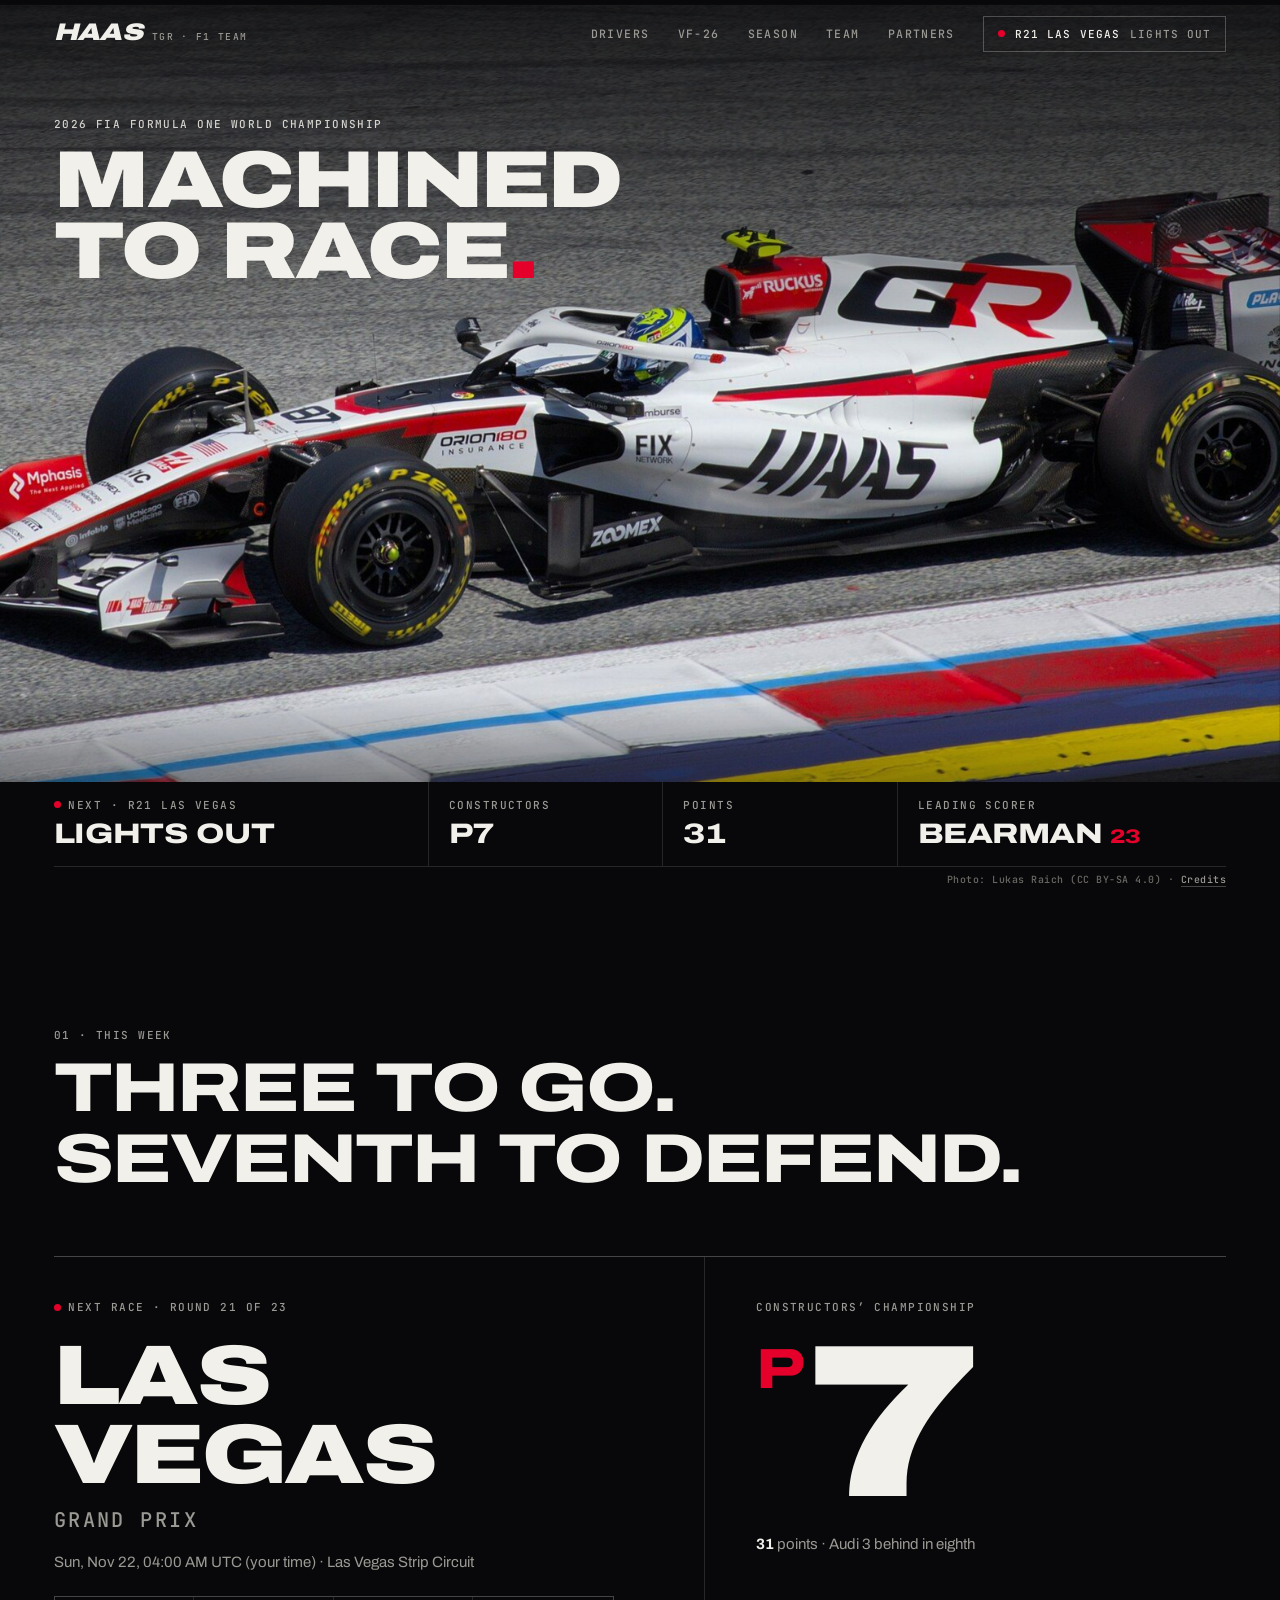
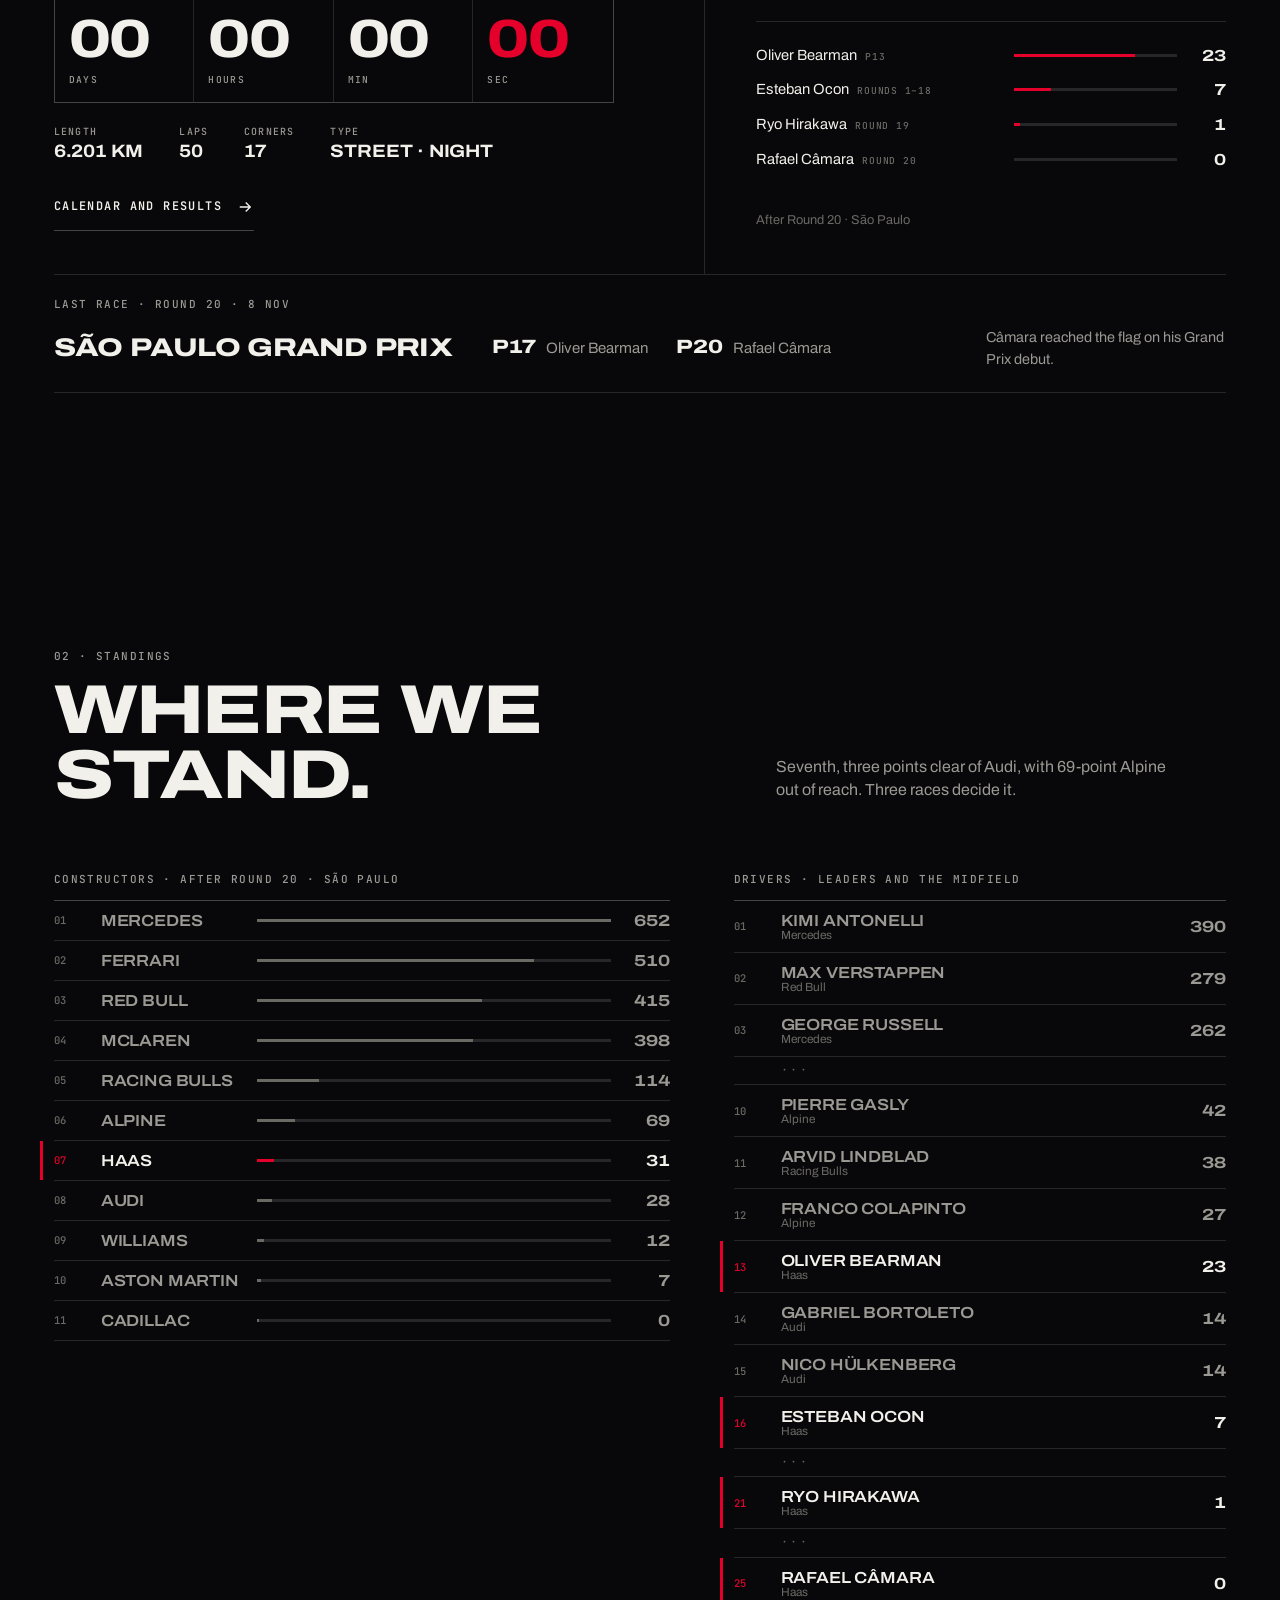
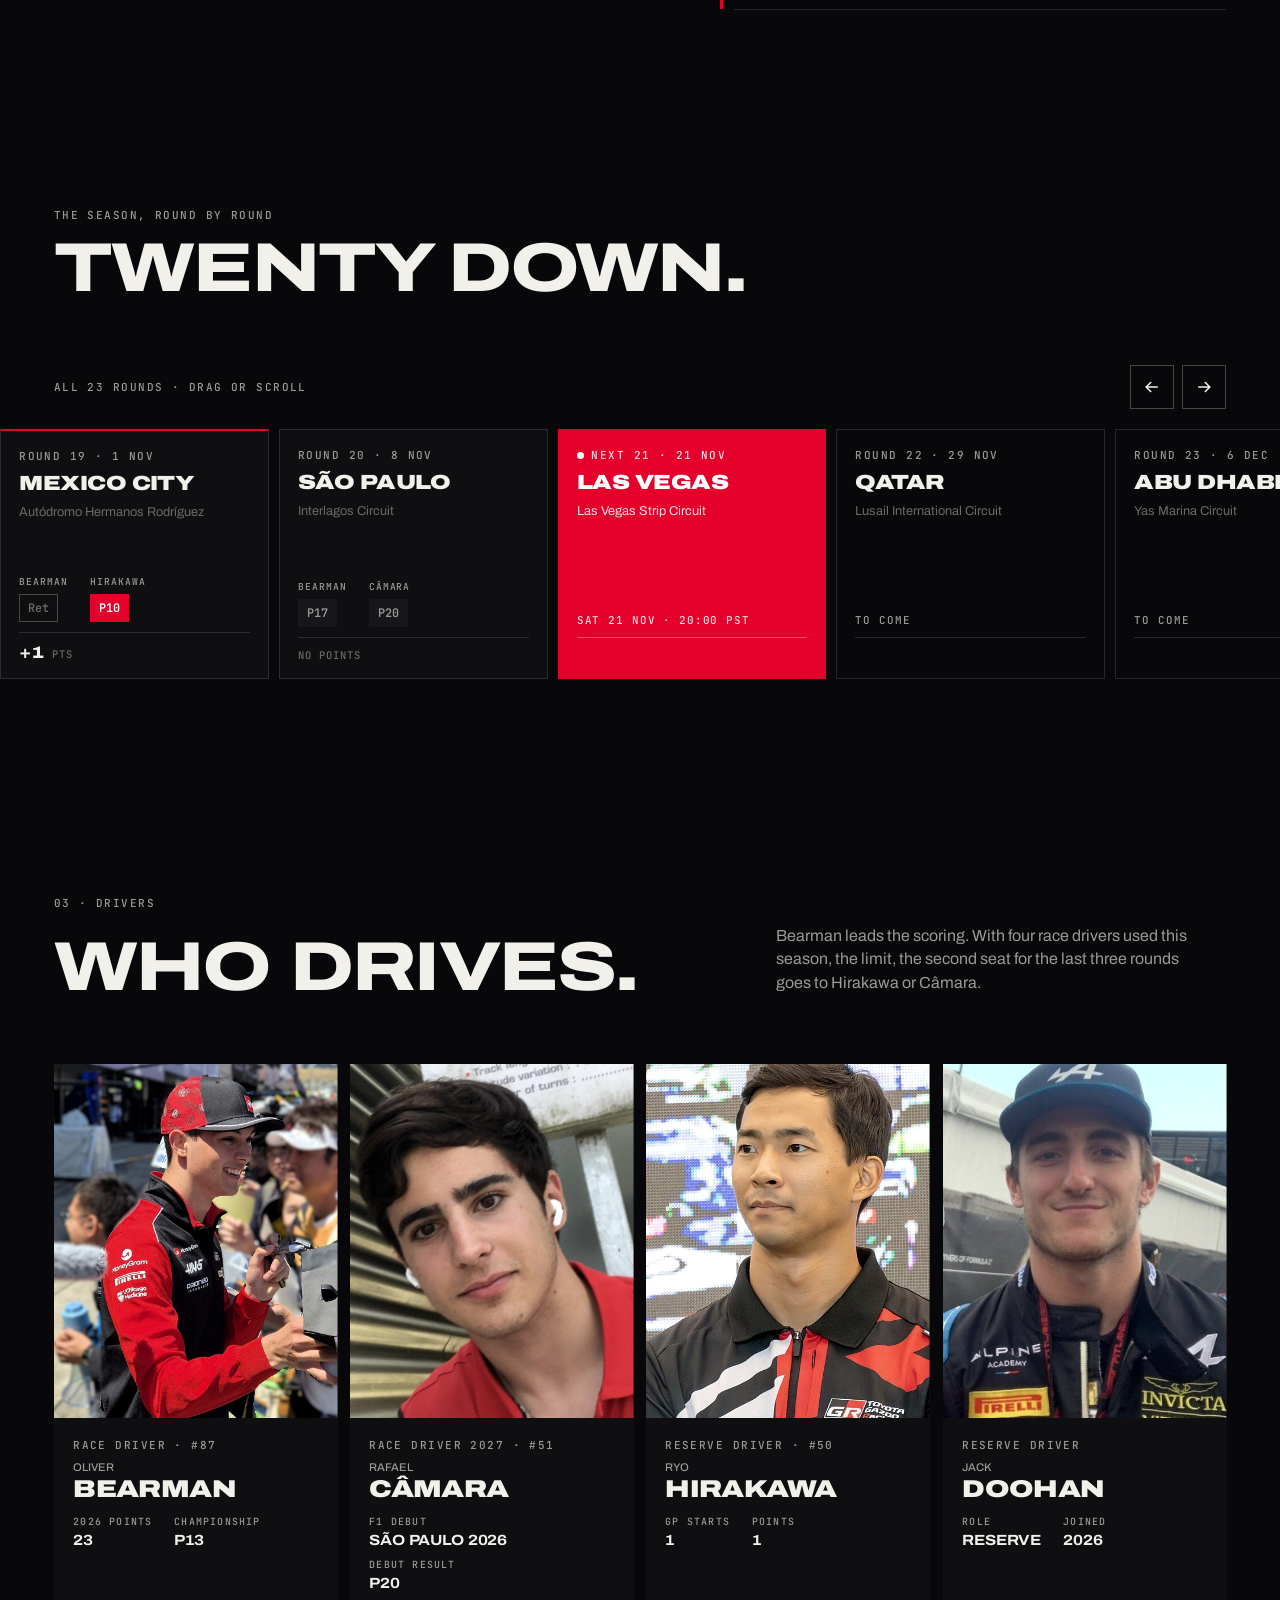
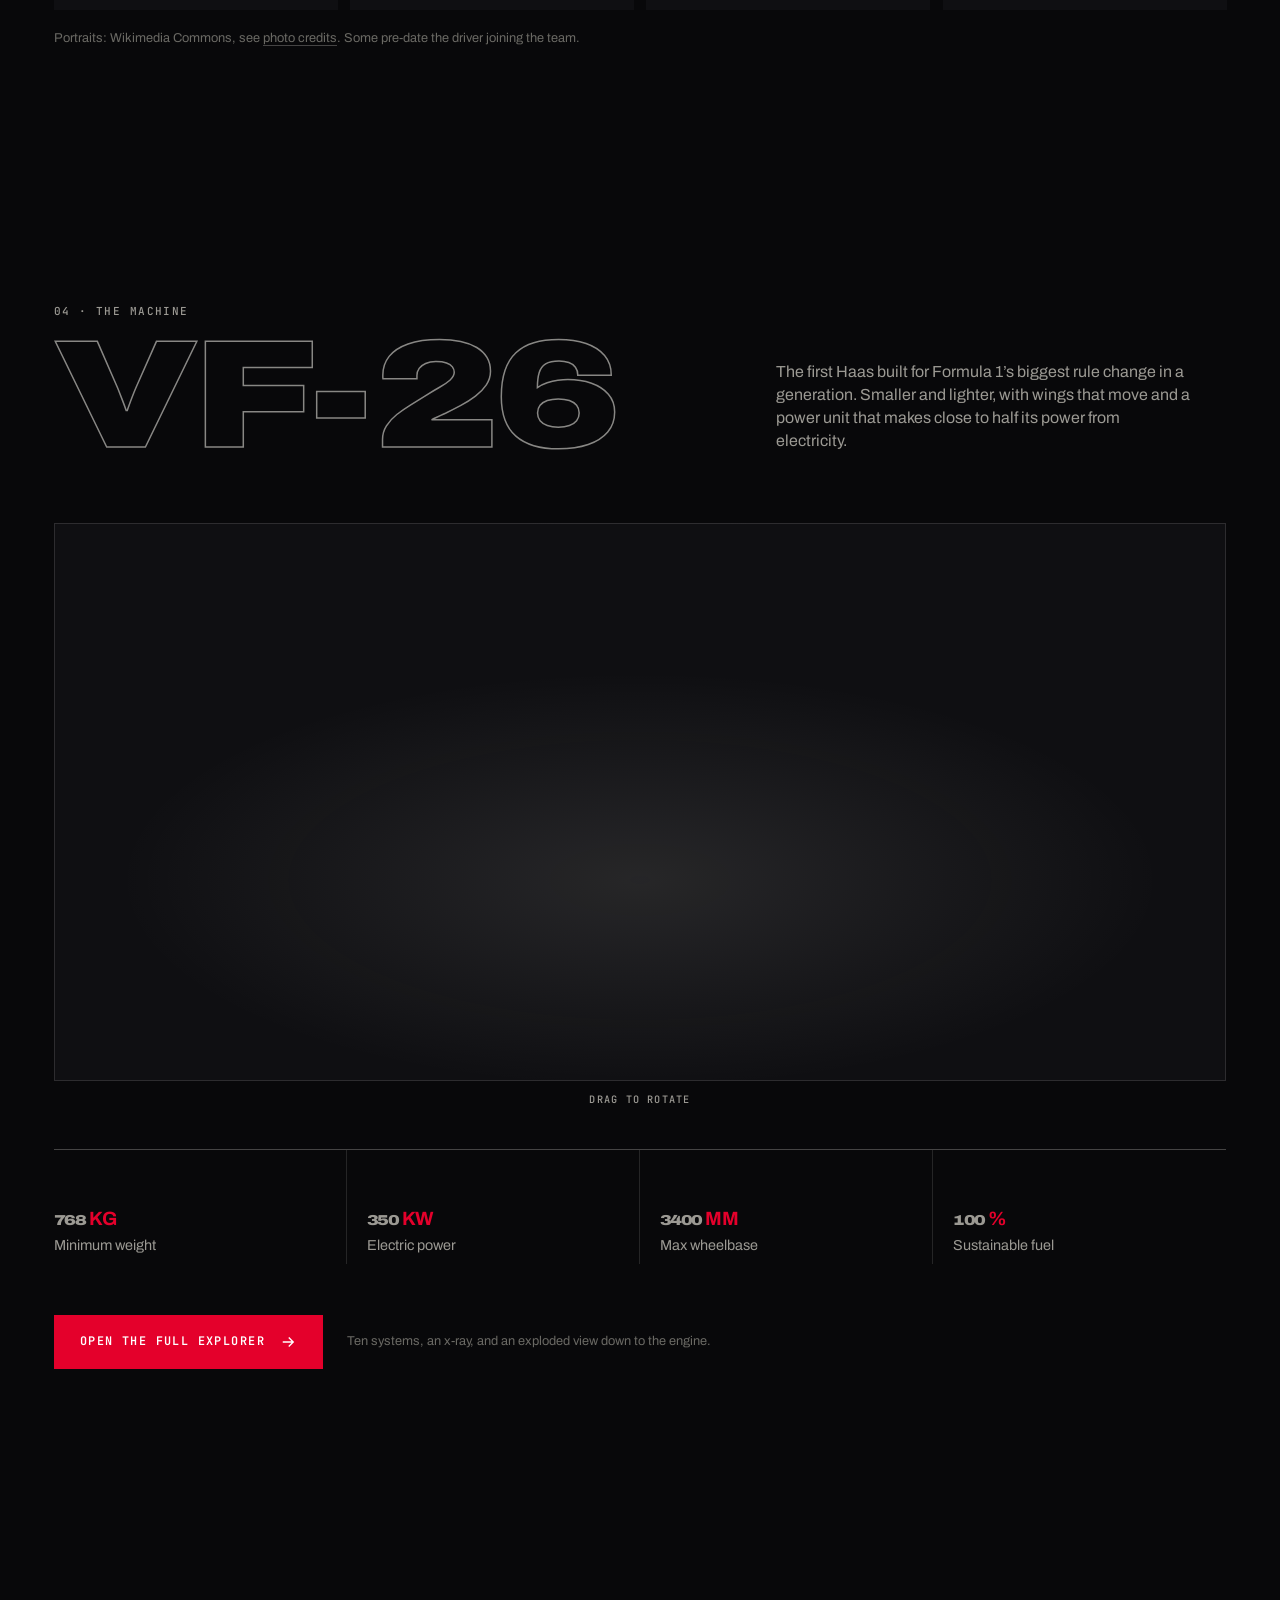
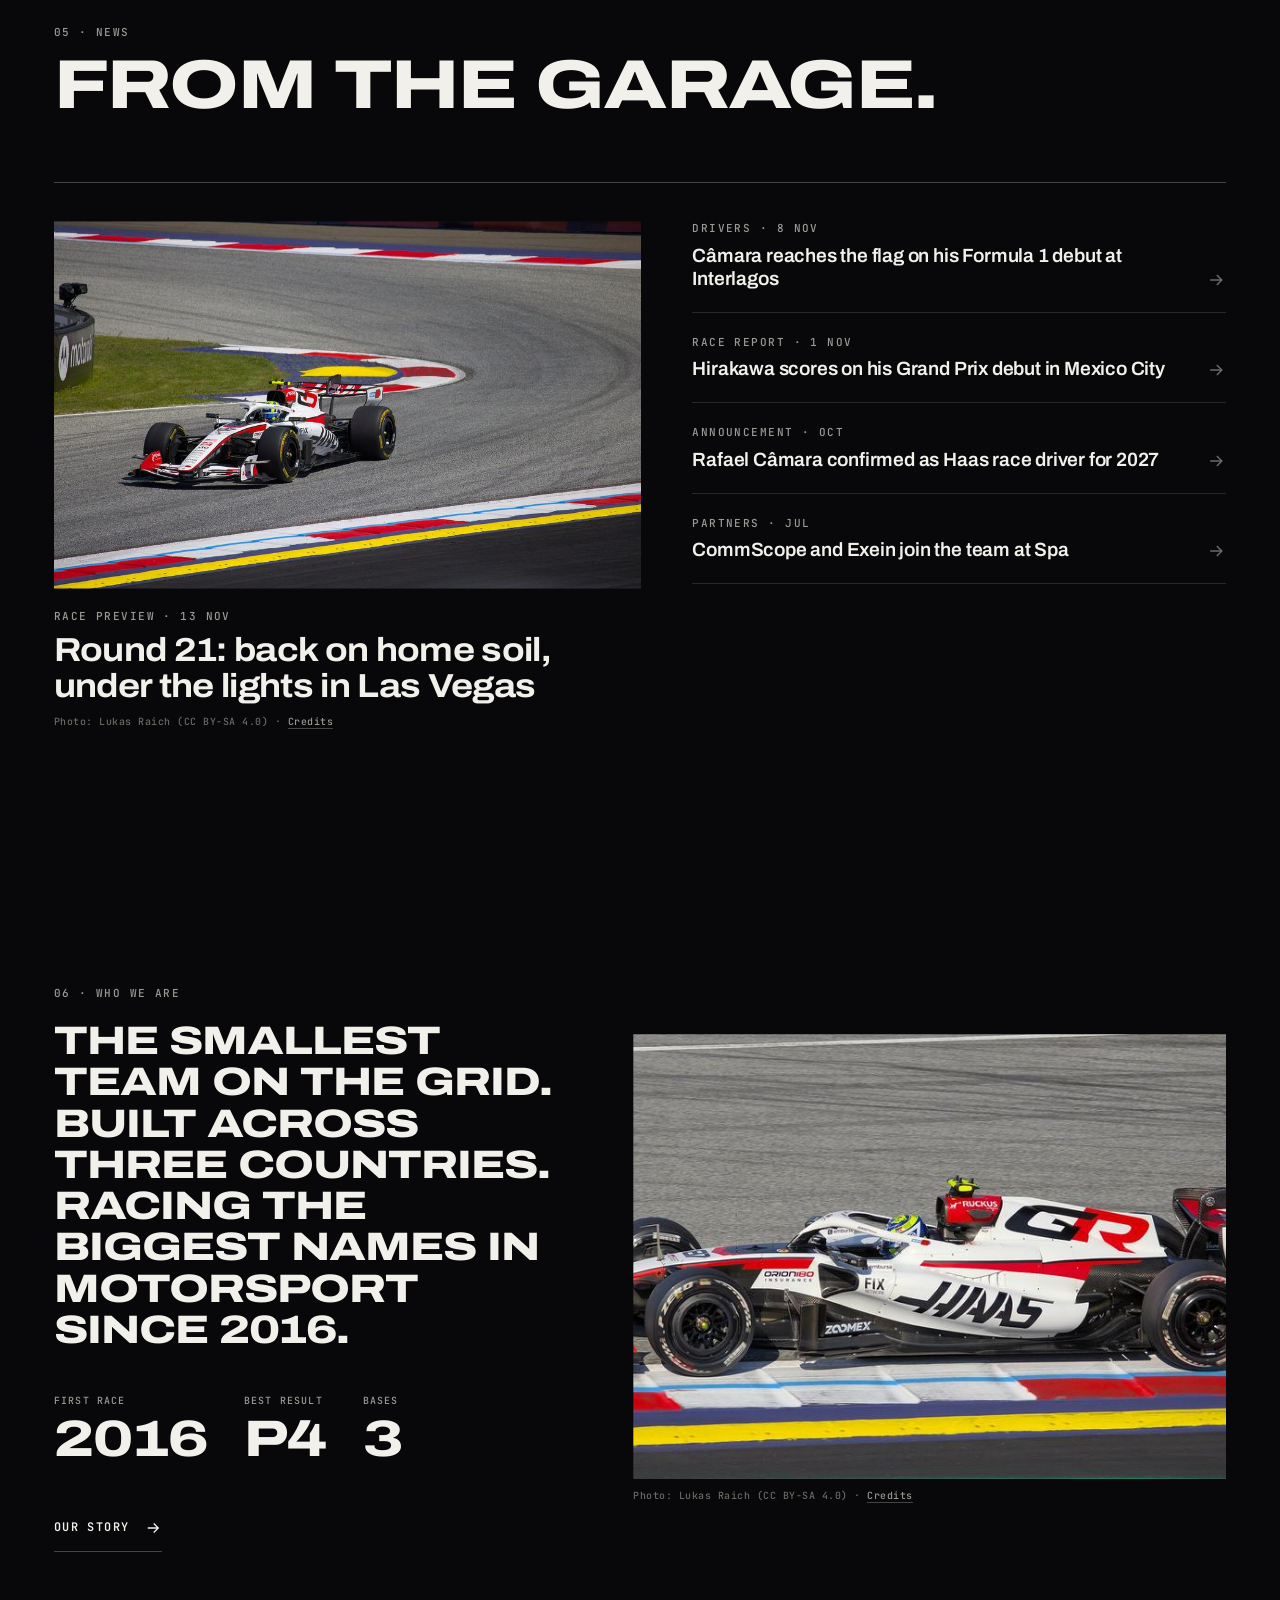
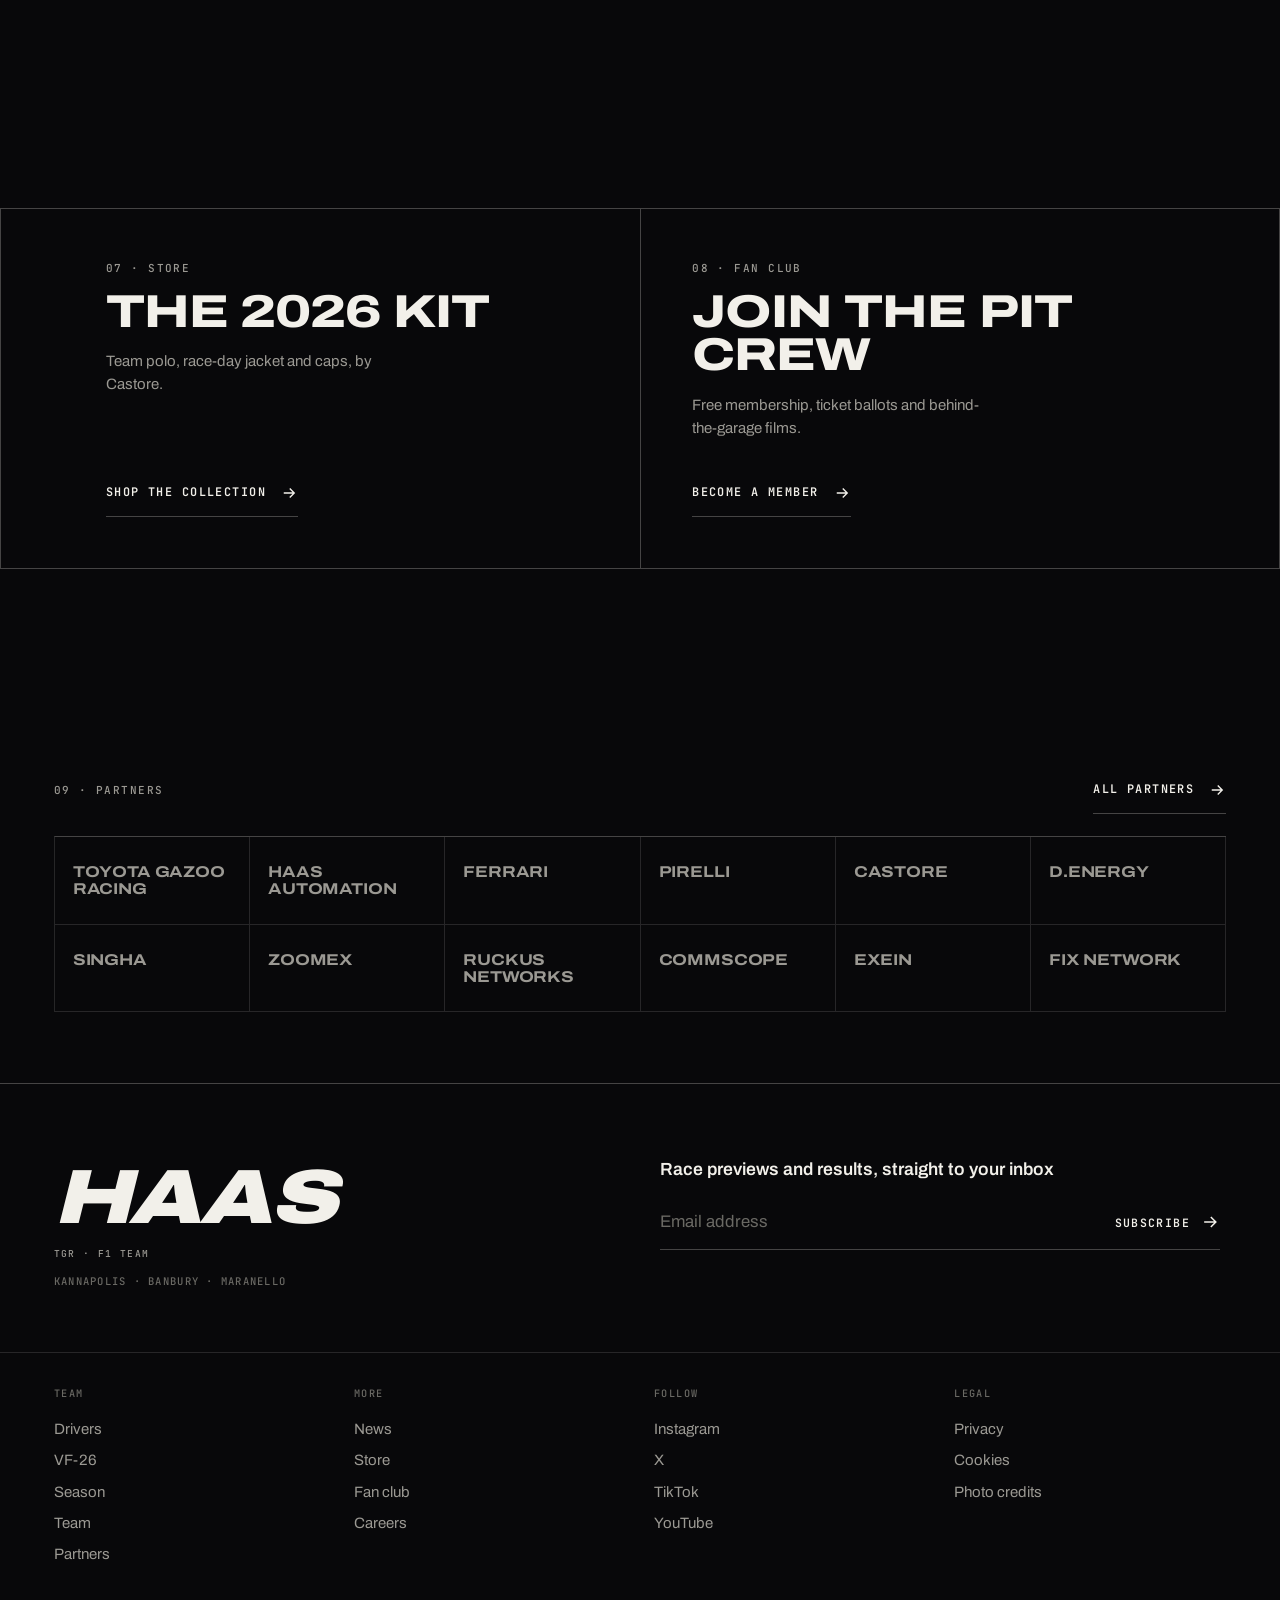
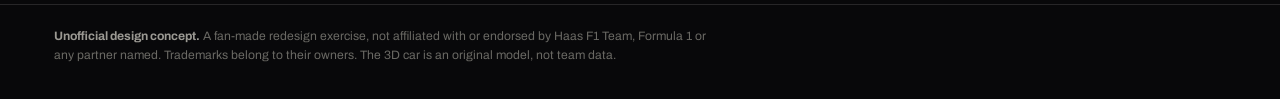
==== commit a0359d9c: "Fix reversed aero modes, true-size the car, add chart and reel The flap rotation sign was inverted, " ====
--- a/docs/index.html
+++ b/docs/index.html
@@ -80,6 +80,155 @@
   </div>
 </section>
 
+<section class="sec sec--tight" id="reel">
+  <div class="wrap"><header class="sh"><p class="label" data-reveal>The season, round by round</p><h2 class="display sh__t" data-reveal>Twenty down.</h2></header></div>
+  
+<div class="reel" data-reel>
+  <div class="reel__bar"><p class="label">All 23 rounds · drag or scroll</p><div class="reel__nav"><button data-reel-prev aria-label="Earlier rounds"><svg class="arr" viewBox="0 0 24 24" aria-hidden="true"><path d="M5 12h14M13 6l6 6-6 6" fill="none" stroke="currentColor" stroke-width="1.8"/></svg></button><button data-reel-next aria-label="Later rounds"><svg class="arr" viewBox="0 0 24 24" aria-hidden="true"><path d="M5 12h14M13 6l6 6-6 6" fill="none" stroke="currentColor" stroke-width="1.8"/></svg></button></div></div>
+  <ol class="reel__track" tabindex="0" aria-label="2026 rounds">
+    <li class="reel__c is-pts">
+      <p class="label">Round 01 · 8 Mar</p>
+      <h3 class="display">Australia</h3>
+      <p class="reel__v">Albert Park, Melbourne</p>
+      <dl class="reel__r"><div><dt>Bearman</dt><dd class="r r--pts">P7</dd></div><div><dt>Ocon</dt><dd class="r r--out">P11</dd></div></dl>
+      <p class="reel__p"><b>+6</b> pts</p>
+    </li><li class="reel__c is-pts">
+      <p class="label">Round 02 · 15 Mar</p>
+      <h3 class="display">China</h3>
+      <p class="reel__v">Shanghai International Circuit</p>
+      <dl class="reel__r"><div><dt>Bearman</dt><dd class="r r--pts">P5</dd></div><div><dt>Ocon</dt><dd class="r r--out">P14</dd></div></dl>
+      <p class="reel__p"><b>+11</b> pts</p>
+    </li><li class="reel__c is-pts">
+      <p class="label">Round 03 · 29 Mar</p>
+      <h3 class="display">Japan</h3>
+      <p class="reel__v">Suzuka Circuit</p>
+      <dl class="reel__r"><div><dt>Bearman</dt><dd class="r r--ret">Ret</dd></div><div><dt>Ocon</dt><dd class="r r--pts">P10</dd></div></dl>
+      <p class="reel__p"><b>+1</b> pts</p>
+    </li><li class="reel__c">
+      <p class="label">Round 04 · 3 May</p>
+      <h3 class="display">Miami</h3>
+      <p class="reel__v">Miami International Autodrome</p>
+      <dl class="reel__r"><div><dt>Bearman</dt><dd class="r r--out">P11</dd></div><div><dt>Ocon</dt><dd class="r r--out">P13</dd></div></dl>
+      <p class="reel__p">No points</p>
+    </li><li class="reel__c is-pts">
+      <p class="label">Round 05 · 24 May</p>
+      <h3 class="display">Canada</h3>
+      <p class="reel__v">Circuit Gilles Villeneuve, Montréal</p>
+      <dl class="reel__r"><div><dt>Bearman</dt><dd class="r r--pts">P10</dd></div><div><dt>Ocon</dt><dd class="r r--out">P14</dd></div></dl>
+      <p class="reel__p"><b>+1</b> pts</p>
+    </li><li class="reel__c is-pts">
+      <p class="label">Round 06 · 7 Jun</p>
+      <h3 class="display">Monaco</h3>
+      <p class="reel__v">Circuit de Monaco</p>
+      <dl class="reel__r"><div><dt>Bearman</dt><dd class="r r--ret">Ret</dd></div><div><dt>Ocon</dt><dd class="r r--pts">P9</dd></div></dl>
+      <p class="reel__p"><b>+2</b> pts</p>
+    </li><li class="reel__c">
+      <p class="label">Round 07 · 14 Jun</p>
+      <h3 class="display">Barcelona-Catalunya</h3>
+      <p class="reel__v">Circuit de Barcelona-Catalunya</p>
+      <dl class="reel__r"><div><dt>Bearman</dt><dd class="r r--out">P17</dd></div><div><dt>Ocon</dt><dd class="r r--out">P13</dd></div></dl>
+      <p class="reel__p">No points</p>
+    </li><li class="reel__c">
+      <p class="label">Round 08 · 28 Jun</p>
+      <h3 class="display">Austria</h3>
+      <p class="reel__v">Red Bull Ring, Spielberg</p>
+      <dl class="reel__r"><div><dt>Bearman</dt><dd class="r r--out">P14</dd></div><div><dt>Ocon</dt><dd class="r r--out">P16</dd></div></dl>
+      <p class="reel__p">No points</p>
+    </li><li class="reel__c">
+      <p class="label">Round 09 · 5 Jul</p>
+      <h3 class="display">Great Britain</h3>
+      <p class="reel__v">Silverstone Circuit</p>
+      <dl class="reel__r"><div><dt>Bearman</dt><dd class="r r--out">P12</dd></div><div><dt>Ocon</dt><dd class="r r--out">P13</dd></div></dl>
+      <p class="reel__p">No points</p>
+    </li><li class="reel__c">
+      <p class="label">Round 10 · 19 Jul</p>
+      <h3 class="display">Belgium</h3>
+      <p class="reel__v">Spa-Francorchamps</p>
+      <dl class="reel__r"><div><dt>Bearman</dt><dd class="r r--out">P14</dd></div><div><dt>Ocon</dt><dd class="r r--out">P17</dd></div></dl>
+      <p class="reel__p">No points</p>
+    </li><li class="reel__c">
+      <p class="label">Round 11 · 26 Jul</p>
+      <h3 class="display">Hungary</h3>
+      <p class="reel__v">Hungaroring, Budapest</p>
+      <dl class="reel__r"><div><dt>Bearman</dt><dd class="r r--out">P19</dd></div><div><dt>Ocon</dt><dd class="r r--out">P16</dd></div></dl>
+      <p class="reel__p">No points</p>
+    </li><li class="reel__c">
+      <p class="label">Round 12 · 23 Aug</p>
+      <h3 class="display">Netherlands</h3>
+      <p class="reel__v">Circuit Zandvoort</p>
+      <dl class="reel__r"><div><dt>Bearman</dt><dd class="r r--ret">Ret</dd></div><div><dt>Ocon</dt><dd class="r r--ret">Ret</dd></div></dl>
+      <p class="reel__p">No points</p>
+    </li><li class="reel__c">
+      <p class="label">Round 13 · 6 Sep</p>
+      <h3 class="display">Italy</h3>
+      <p class="reel__v">Monza Circuit</p>
+      <dl class="reel__r"><div><dt>Bearman</dt><dd class="r r--out">P15</dd></div><div><dt>Ocon</dt><dd class="r r--out">P16</dd></div></dl>
+      <p class="reel__p">No points</p>
+    </li><li class="reel__c">
+      <p class="label">Round 14 · 13 Sep</p>
+      <h3 class="display">Spain</h3>
+      <p class="reel__v">Madring, Madrid</p>
+      <dl class="reel__r"><div><dt>Bearman</dt><dd class="r r--out">P16</dd></div><div><dt>Ocon</dt><dd class="r r--out">P11</dd></div></dl>
+      <p class="reel__p">No points</p>
+    </li><li class="reel__c is-pts">
+      <p class="label">Round 15 · 26 Sep</p>
+      <h3 class="display">Azerbaijan</h3>
+      <p class="reel__v">Baku City Circuit</p>
+      <dl class="reel__r"><div><dt>Bearman</dt><dd class="r r--pts">P9</dd></div><div><dt>Ocon</dt><dd class="r r--pts">P8</dd></div></dl>
+      <p class="reel__p"><b>+6</b> pts</p>
+    </li><li class="reel__c">
+      <p class="label">Round 16 · 4 Oct</p>
+      <h3 class="display">Bahrain</h3>
+      <p class="reel__v">Sepang International Circuit</p>
+      <dl class="reel__r"><div><dt>Bearman</dt><dd class="r r--out">P14</dd></div><div><dt>Ocon</dt><dd class="r r--out">P15</dd></div></dl>
+      <p class="reel__p">No points</p>
+    </li><li class="reel__c is-pts">
+      <p class="label">Round 17 · 11 Oct</p>
+      <h3 class="display">Singapore</h3>
+      <p class="reel__v">Marina Bay Street Circuit</p>
+      <dl class="reel__r"><div><dt>Bearman</dt><dd class="r r--out">P12</dd></div><div><dt>Ocon</dt><dd class="r r--out">P13</dd></div></dl>
+      <p class="reel__p"><b>+3</b> pts</p>
+    </li><li class="reel__c">
+      <p class="label">Round 18 · 25 Oct</p>
+      <h3 class="display">United States</h3>
+      <p class="reel__v">Circuit of the Americas, Austin</p>
+      <dl class="reel__r"><div><dt>Bearman</dt><dd class="r r--ret">Ret</dd></div><div><dt>Ocon</dt><dd class="r r--out">P14</dd></div></dl>
+      <p class="reel__p">No points</p>
+    </li><li class="reel__c is-pts">
+      <p class="label">Round 19 · 1 Nov</p>
+      <h3 class="display">Mexico City</h3>
+      <p class="reel__v">Autódromo Hermanos Rodríguez</p>
+      <dl class="reel__r"><div><dt>Bearman</dt><dd class="r r--ret">Ret</dd></div><div><dt>Hirakawa</dt><dd class="r r--pts">P10</dd></div></dl>
+      <p class="reel__p"><b>+1</b> pts</p>
+    </li><li class="reel__c">
+      <p class="label">Round 20 · 8 Nov</p>
+      <h3 class="display">São Paulo</h3>
+      <p class="reel__v">Interlagos Circuit</p>
+      <dl class="reel__r"><div><dt>Bearman</dt><dd class="r r--out">P17</dd></div><div><dt>Câmara</dt><dd class="r r--out">P20</dd></div></dl>
+      <p class="reel__p">No points</p>
+    </li><li class="reel__c is-next is-up" data-reel-next-race>
+      <p class="label"><span class="live"></span>Next 21 · 21 Nov</p>
+      <h3 class="display">Las Vegas</h3>
+      <p class="reel__v">Las Vegas Strip Circuit</p>
+      <p class="reel__tbc">Sat 21 Nov · 20:00 PST</p>
+      <p class="reel__p"></p>
+    </li><li class="reel__c is-up">
+      <p class="label">Round 22 · 29 Nov</p>
+      <h3 class="display">Qatar</h3>
+      <p class="reel__v">Lusail International Circuit</p>
+      <p class="reel__tbc">To come</p>
+      <p class="reel__p"></p>
+    </li><li class="reel__c is-up">
+      <p class="label">Round 23 · 6 Dec</p>
+      <h3 class="display">Abu Dhabi</h3>
+      <p class="reel__v">Yas Marina Circuit</p>
+      <p class="reel__tbc">To come</p>
+      <p class="reel__p"></p>
+    </li>
+  </ol>
+</div>
+</section>
+
 <section class="sec" id="drivers">
   <div class="wrap">
     <header class="sh"><p class="label" data-reveal>03 · Drivers</p><h2 class="display sh__t" data-reveal>Who drives.</h2><p class="sh__sub" data-reveal>Bearman leads the scoring. With four race drivers used this season, the limit, the second seat for the last three rounds goes to Hirakawa or Câmara.</p></header>
--- a/docs/assets/style.css
+++ b/docs/assets/style.css
@@ -591,9 +591,115 @@
   .hot { width: 26px; height: 26px; margin: -13px 0 0 -13px; }
 }
 
+/* ============ v4: reel, chart, head-to-head, clocks, cursor light ============ */
+:root { --c-haas: #e8334a; --c-audi: #3d8fe0; }
+
+/* cards that catch the light under the cursor */
+.spot { position: relative; isolation: isolate; }
+.spot::after { content: ""; position: absolute; inset: 0; z-index: -1; pointer-events: none; opacity: 0; transition: opacity 0.4s; background: radial-gradient(420px circle at var(--mx, 50%) var(--my, 50%), rgba(242, 240, 234, 0.1), transparent 62%); }
+.spot:hover::after { opacity: 1; }
+.tilt { transition: transform 0.5s var(--ease); transform-style: preserve-3d; will-change: transform; }
+
+/* season reel */
+.reel__bar { display: flex; justify-content: space-between; align-items: center; gap: 16px; padding-inline: var(--gut); max-width: 1600px; margin: 0 auto 16px; }
+.reel__nav { display: flex; gap: 8px; }
+.reel__nav button { width: 44px; height: 44px; border: 1px solid var(--line-2); display: grid; place-items: center; transition: background 0.25s, color 0.25s, opacity 0.25s; }
+.reel__nav button:first-child .arr { transform: rotate(180deg); }
+.reel__nav button:hover { background: var(--fg); color: var(--bg); }
+.reel__nav button:disabled { opacity: 0.3; pointer-events: none; }
+.reel__track { display: flex; gap: 10px; overflow-x: auto; scroll-snap-type: x proximity; scrollbar-width: none; padding: 4px var(--gut) 18px; cursor: grab; }
+.reel__track::-webkit-scrollbar { display: none; }
+.reel__track.is-drag { cursor: grabbing; scroll-snap-type: none; user-select: none; }
+.reel__c { flex: none; width: clamp(220px, 21vw, 300px); scroll-snap-align: start; border: 1px solid var(--line); background: var(--bg-2); padding: 18px 18px 16px; display: flex; flex-direction: column; gap: 10px; min-height: 250px; transition: border-color 0.3s, transform 0.5s var(--ease); }
+.reel__c:hover { border-color: var(--line-2); transform: translateY(-4px); }
+.reel__c h3 { font-size: clamp(1.15rem, 1.6vw, 1.55rem); font-weight: 900; overflow-wrap: anywhere; }
+.reel__v { color: var(--dim); font-size: 0.8rem; }
+.reel__r { display: flex; gap: 22px; margin-top: auto; }
+.reel__r dt { font: 500 0.6rem var(--mono); letter-spacing: 0.1em; text-transform: uppercase; color: var(--mut); margin-bottom: 6px; }
+.reel__r .r { margin: 0; }
+.reel__tbc { margin-top: auto; font: 500 0.68rem var(--mono); letter-spacing: 0.08em; text-transform: uppercase; color: var(--mut); }
+.reel__p { font: 500 0.66rem var(--mono); letter-spacing: 0.1em; text-transform: uppercase; color: var(--dim); border-top: 1px solid var(--line); padding-top: 10px; min-height: 2.4em; }
+.reel__p b { color: var(--fg); font: 800 1.05rem var(--sans); font-stretch: 125%; }
+.reel__c.is-pts { border-top: 2px solid var(--red); }
+.reel__c.is-up { background: none; }
+.reel__c.is-next { background: var(--red); border-color: var(--red); color: #fff; }
+.reel__c.is-next .label, .reel__c.is-next .reel__v, .reel__c.is-next .reel__tbc { color: rgba(255, 255, 255, 0.86); }
+.reel__c.is-next .live { background: #fff; }
+.reel__c.is-next .reel__p { border-color: rgba(255, 255, 255, 0.3); }
+
+/* points chart */
+.chart { border-top: 1px solid var(--line-2); padding-top: 18px; }
+.chart__cap { display: flex; justify-content: space-between; align-items: center; gap: 16px; flex-wrap: wrap; margin-bottom: 10px; }
+.chart__legend { display: flex; gap: 22px; font: 600 0.9rem var(--sans); }
+.chart__legend li { display: flex; align-items: center; gap: 9px; }
+.chart__legend i { width: 14px; height: 3px; border-radius: 2px; }
+.chart__plot { position: relative; }
+.chart svg { width: 100%; height: auto; overflow: visible; touch-action: pan-y; }
+.chart__grid { stroke: var(--line); stroke-width: 1; }
+.chart__tick { fill: var(--dim); font: 500 11px var(--mono); }
+.chart__future { fill: rgba(242, 240, 234, 0.035); }
+.chart__line { fill: none; stroke-width: 2; stroke-linejoin: round; stroke-linecap: round; vector-effect: non-scaling-stroke; }
+.js .chart__line { stroke-dasharray: 1; stroke-dashoffset: 1; transition: stroke-dashoffset 1.8s var(--ease) 0.2s; }
+.js .is-in .chart__line { stroke-dashoffset: 0; }
+.chart__end, .chart__dot { stroke: var(--bg); stroke-width: 2; }
+.js .chart__end, .js .chart__lab { opacity: 0; transition: opacity 0.5s 1.6s; }
+.js .is-in .chart__end, .js .is-in .chart__lab { opacity: 1; }
+.chart__lab { fill: var(--mut); font: 600 13px var(--sans); }
+.chart__lab tspan { fill: var(--fg); font-weight: 800; }
+.chart__cross { stroke: var(--line-2); stroke-width: 1; }
+.chart__tip { position: absolute; top: 8px; min-width: 190px; background: var(--bg-3); border: 1px solid var(--line-2); padding: 12px 14px; pointer-events: none; font-size: 0.84rem; z-index: 3; }
+.chart__tip b { display: block; font: 700 0.9rem var(--sans); font-stretch: 112%; text-transform: uppercase; margin-bottom: 8px; }
+.chart__tip p { display: grid; grid-template-columns: 12px 1fr auto auto; gap: 8px; align-items: center; color: var(--mut); padding: 2px 0; }
+.chart__tip i { width: 12px; height: 3px; border-radius: 2px; }
+.chart__tip strong { color: var(--fg); font-variant-numeric: tabular-nums; }
+.chart__tip em { font-style: normal; color: var(--dim); font: 500 0.66rem var(--mono); min-width: 2.4em; text-align: right; }
+@media (max-width: 760px) {
+  .chart__scroll { overflow-x: auto; scrollbar-width: thin; }
+  .chart svg { min-width: 680px; }
+  .chart__tip { position: static; margin-top: 10px; min-width: 0; left: auto !important; }
+}
+.chart__table { margin-top: 14px; }
+.chart__table summary { font: 600 0.68rem var(--mono); letter-spacing: 0.1em; text-transform: uppercase; color: var(--mut); cursor: pointer; padding: 10px 0; width: fit-content; }
+.chart__table summary:hover { color: var(--fg); }
+.chart__table .tbl { min-width: 0; }
+.js .chart__table .tbl tbody tr { opacity: 1; transform: none; }
+
+/* head to head */
+.duel { border-top: 1px solid var(--line-2); }
+.duel__h { display: grid; grid-template-columns: 1fr auto 1fr; align-items: baseline; gap: 16px; padding: 22px 0; border-bottom: 1px solid var(--line); }
+.duel__h b { font-size: clamp(1.3rem, 3.4vw, 3.4rem); font-weight: 900; }
+.duel__h b:last-child { text-align: right; color: var(--mut); }
+.duel__r { display: grid; grid-template-columns: 4.2em minmax(0, 1fr) minmax(9em, auto) minmax(0, 1fr) 4.2em; gap: 16px; align-items: center; padding: 15px 0; border-bottom: 1px solid var(--line); }
+.duel__v { font: 800 clamp(1.05rem, 1.7vw, 1.6rem) var(--sans); font-stretch: 125%; font-variant-numeric: tabular-nums; color: var(--mut); }
+.duel__v:last-child { text-align: right; }
+.duel__l { font: 500 0.66rem var(--mono); letter-spacing: 0.12em; text-transform: uppercase; color: var(--mut); text-align: center; }
+.duel__bar { height: 6px; background: var(--line); display: flex; }
+.duel__bar--a { justify-content: flex-end; }
+.duel__r.no-bar .duel__bar { visibility: hidden; }
+.duel__bar u { display: block; height: 100%; width: var(--w); background: var(--dim); transform: scaleX(0); transform-origin: left; transition: transform 1.2s var(--ease) 0.2s; }
+.duel__bar--a u { transform-origin: right; }
+.is-in .duel__bar u { transform: none; }
+.duel__r.is-a .duel__v:first-child, .duel__r.is-b .duel__v:last-child { color: var(--fg); }
+.duel__r.is-a .duel__bar--a u, .duel__r.is-b .duel__bar:not(.duel__bar--a) u { background: var(--red); }
+@media (max-width: 640px) { .duel__r { grid-template-columns: 3em 1fr 3em; gap: 8px 12px; } .duel__l { grid-column: 1 / -1; grid-row: 1; } .duel__bar { display: none; } .duel__v { font-size: 1.2rem; } .duel__r .duel__v:first-child { grid-column: 1; } .duel__r .duel__v:last-child { grid-column: 3; } }
+
+/* what moves in straight mode */
+.moves { display: grid; grid-template-columns: repeat(3, 1fr); border: 1px solid var(--line-2); border-top: 0; margin-top: -1px; }
+.moves li { padding: clamp(20px, 2.6vw, 36px); display: grid; gap: 10px; align-content: start; border-top: 1px solid var(--line-2); }
+.moves li + li { border-left: 1px solid var(--line-2); }
+.moves h3 { font: 800 clamp(1.1rem, 1.6vw, 1.5rem) var(--sans); font-stretch: 125%; text-transform: uppercase; letter-spacing: -0.02em; }
+.moves p:not(.label) { color: var(--mut); font-size: 0.95rem; }
+@media (max-width: 800px) { .moves { grid-template-columns: 1fr; } .moves li + li { border-left: 0; } }
+
+/* live clocks at the bases */
+.clock { display: flex; align-items: baseline; gap: 10px; margin-top: 6px; }
+.clock time { font: 800 clamp(1.6rem, 2.6vw, 2.6rem)/1 var(--sans); font-stretch: 125%; font-variant-numeric: tabular-nums; color: var(--fg); }
+.clock span { font: 500 0.62rem var(--mono); letter-spacing: 0.12em; text-transform: uppercase; color: var(--dim); }
+
 @media (prefers-reduced-motion: reduce) {
   html { scroll-behavior: auto; }
   *, *::before, *::after { animation: none !important; transition-duration: 0.01ms !important; transition-delay: 0ms !important; }
   .js [data-reveal], .js .form__s li, .js .tbl tbody tr { opacity: 1; transform: none; }
   .js .ph { clip-path: none !important; } .js .ln > span { transform: none !important; }
+  .js .chart__line { stroke-dashoffset: 0; } .js .chart__end, .js .chart__lab { opacity: 1; } .tilt { transform: none !important; }
 }
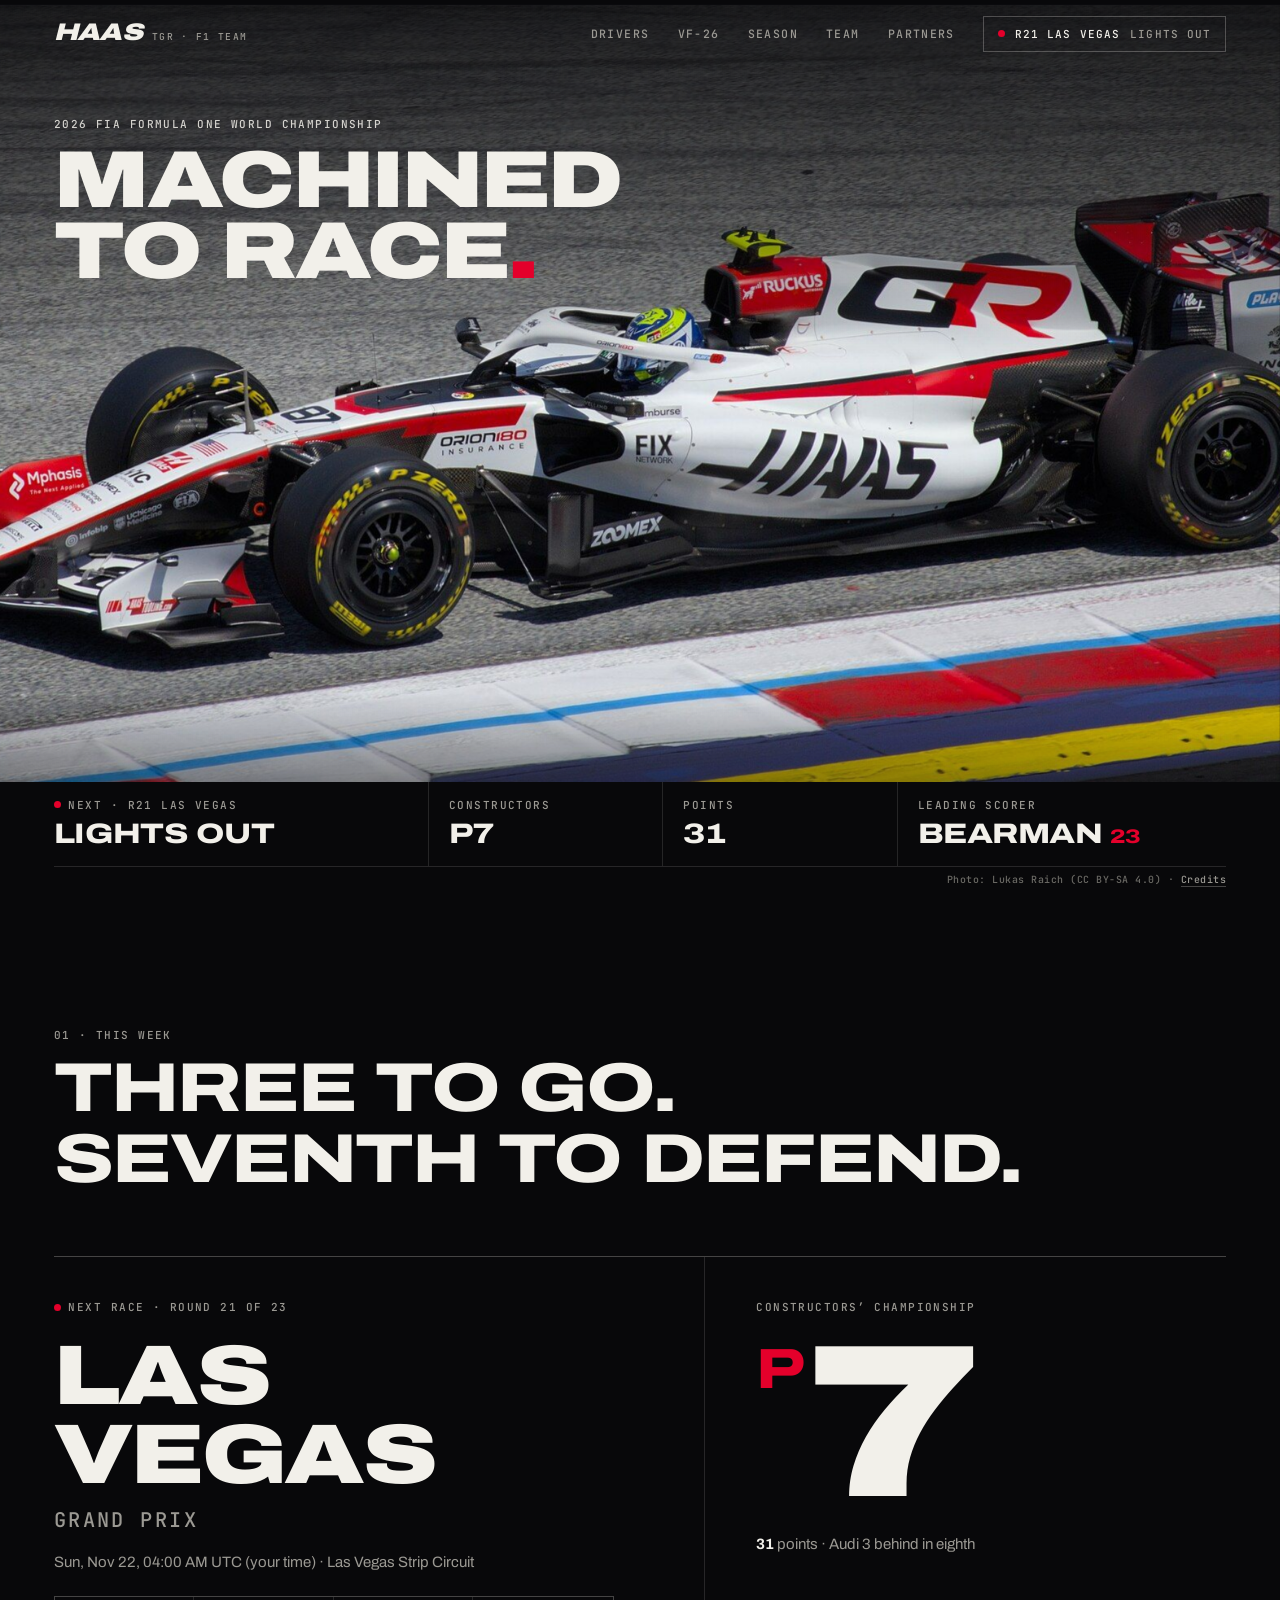
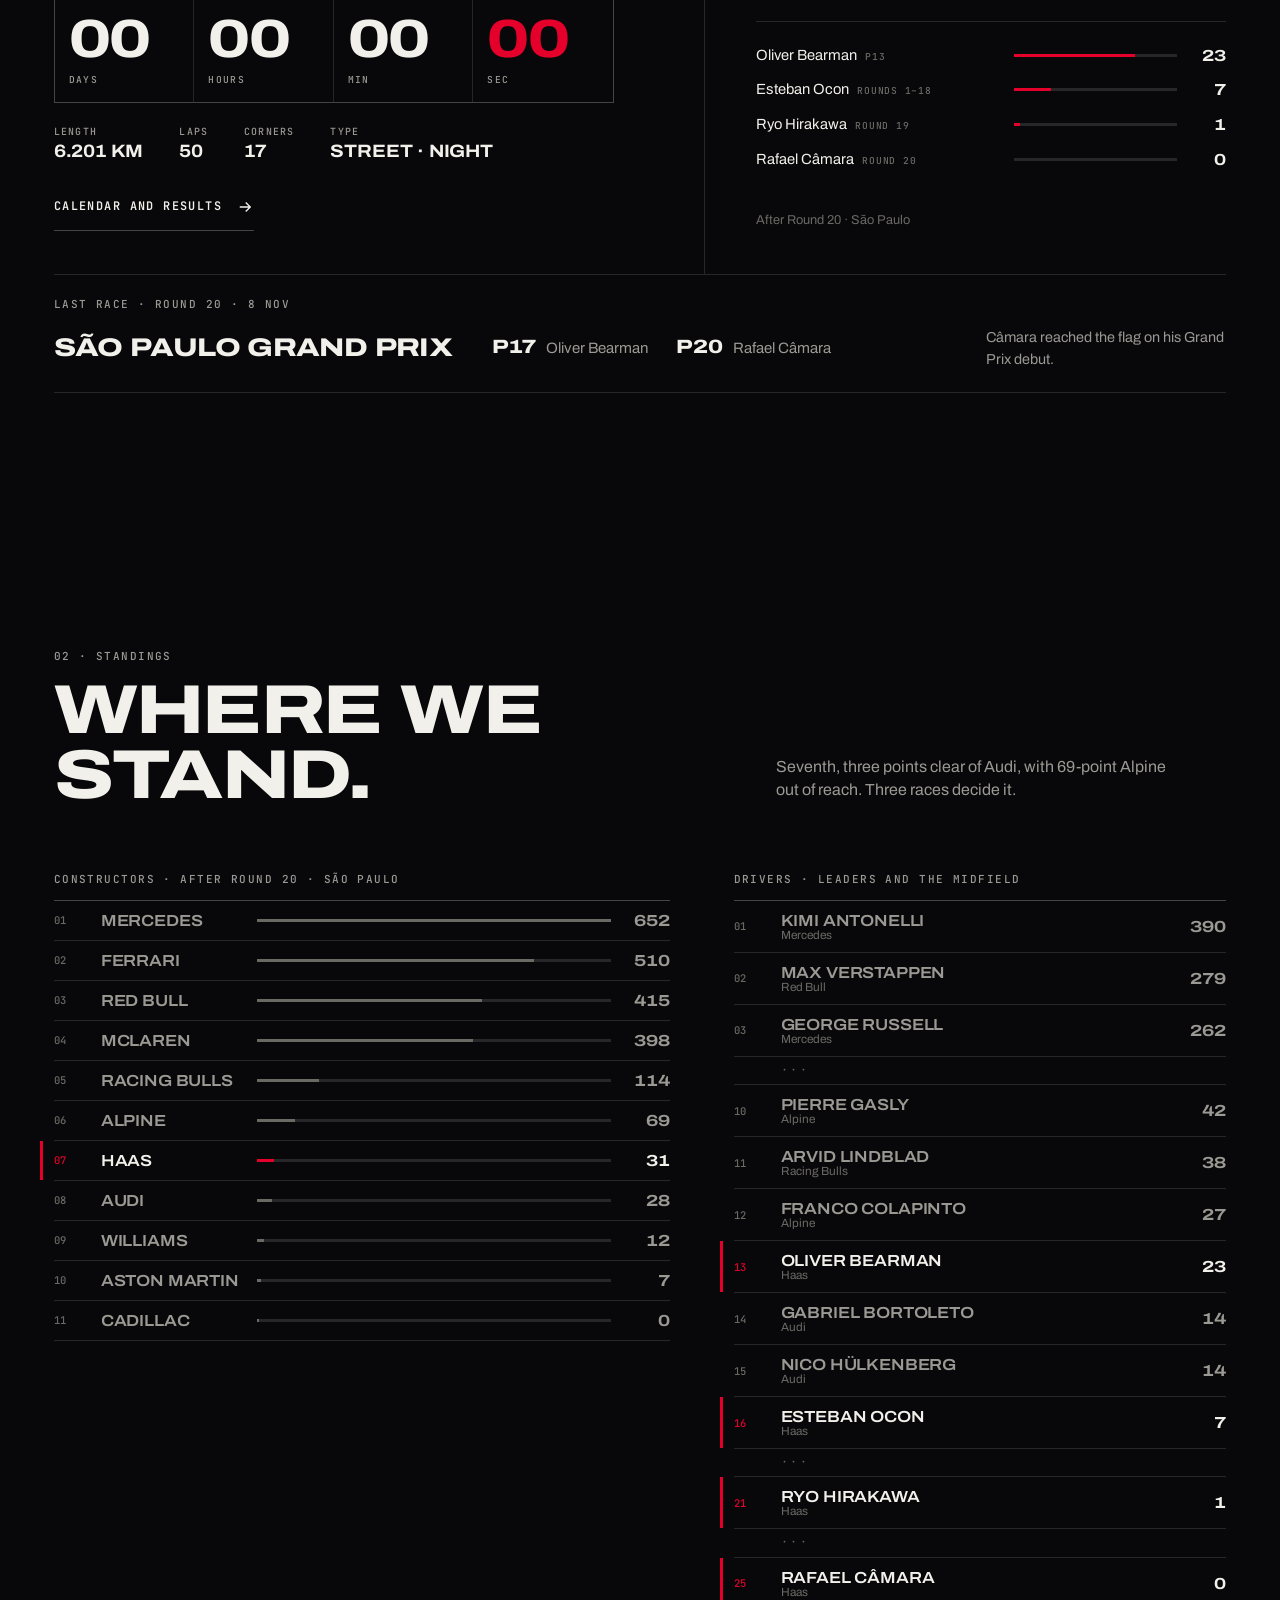
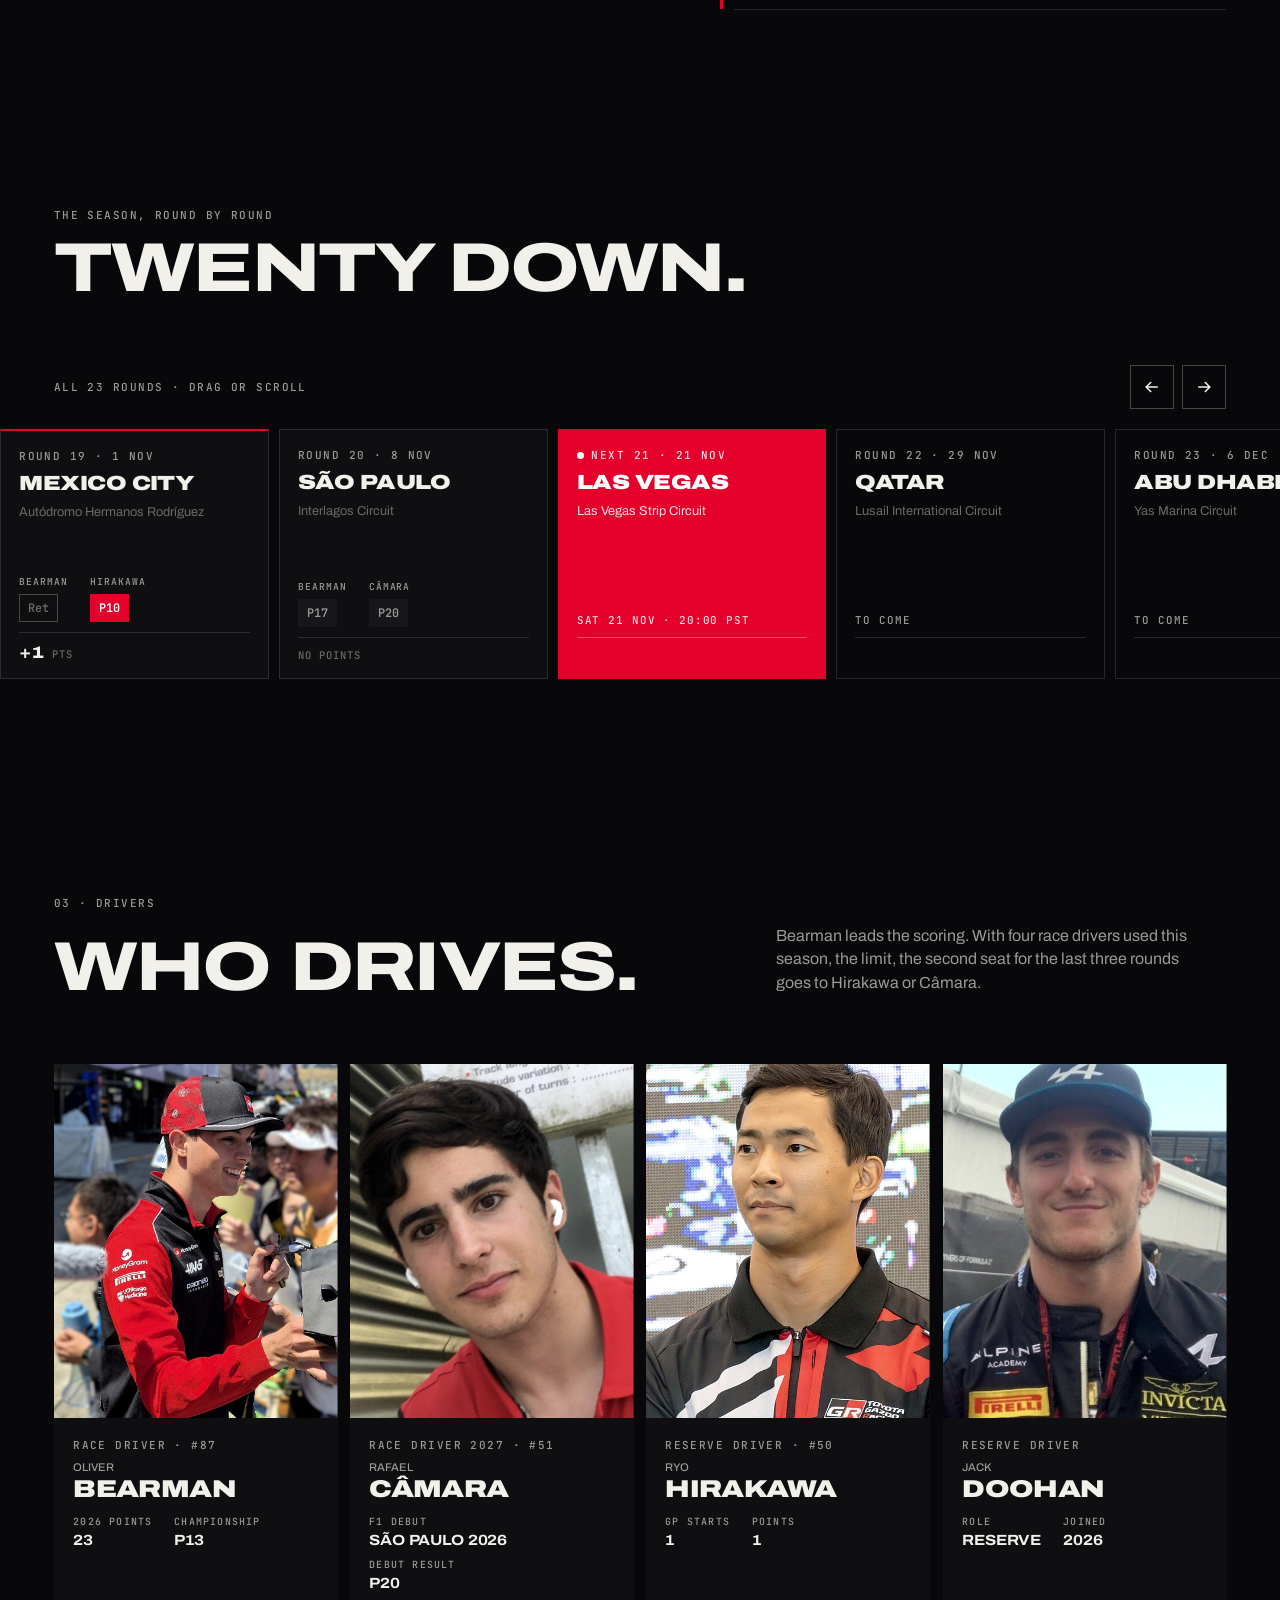
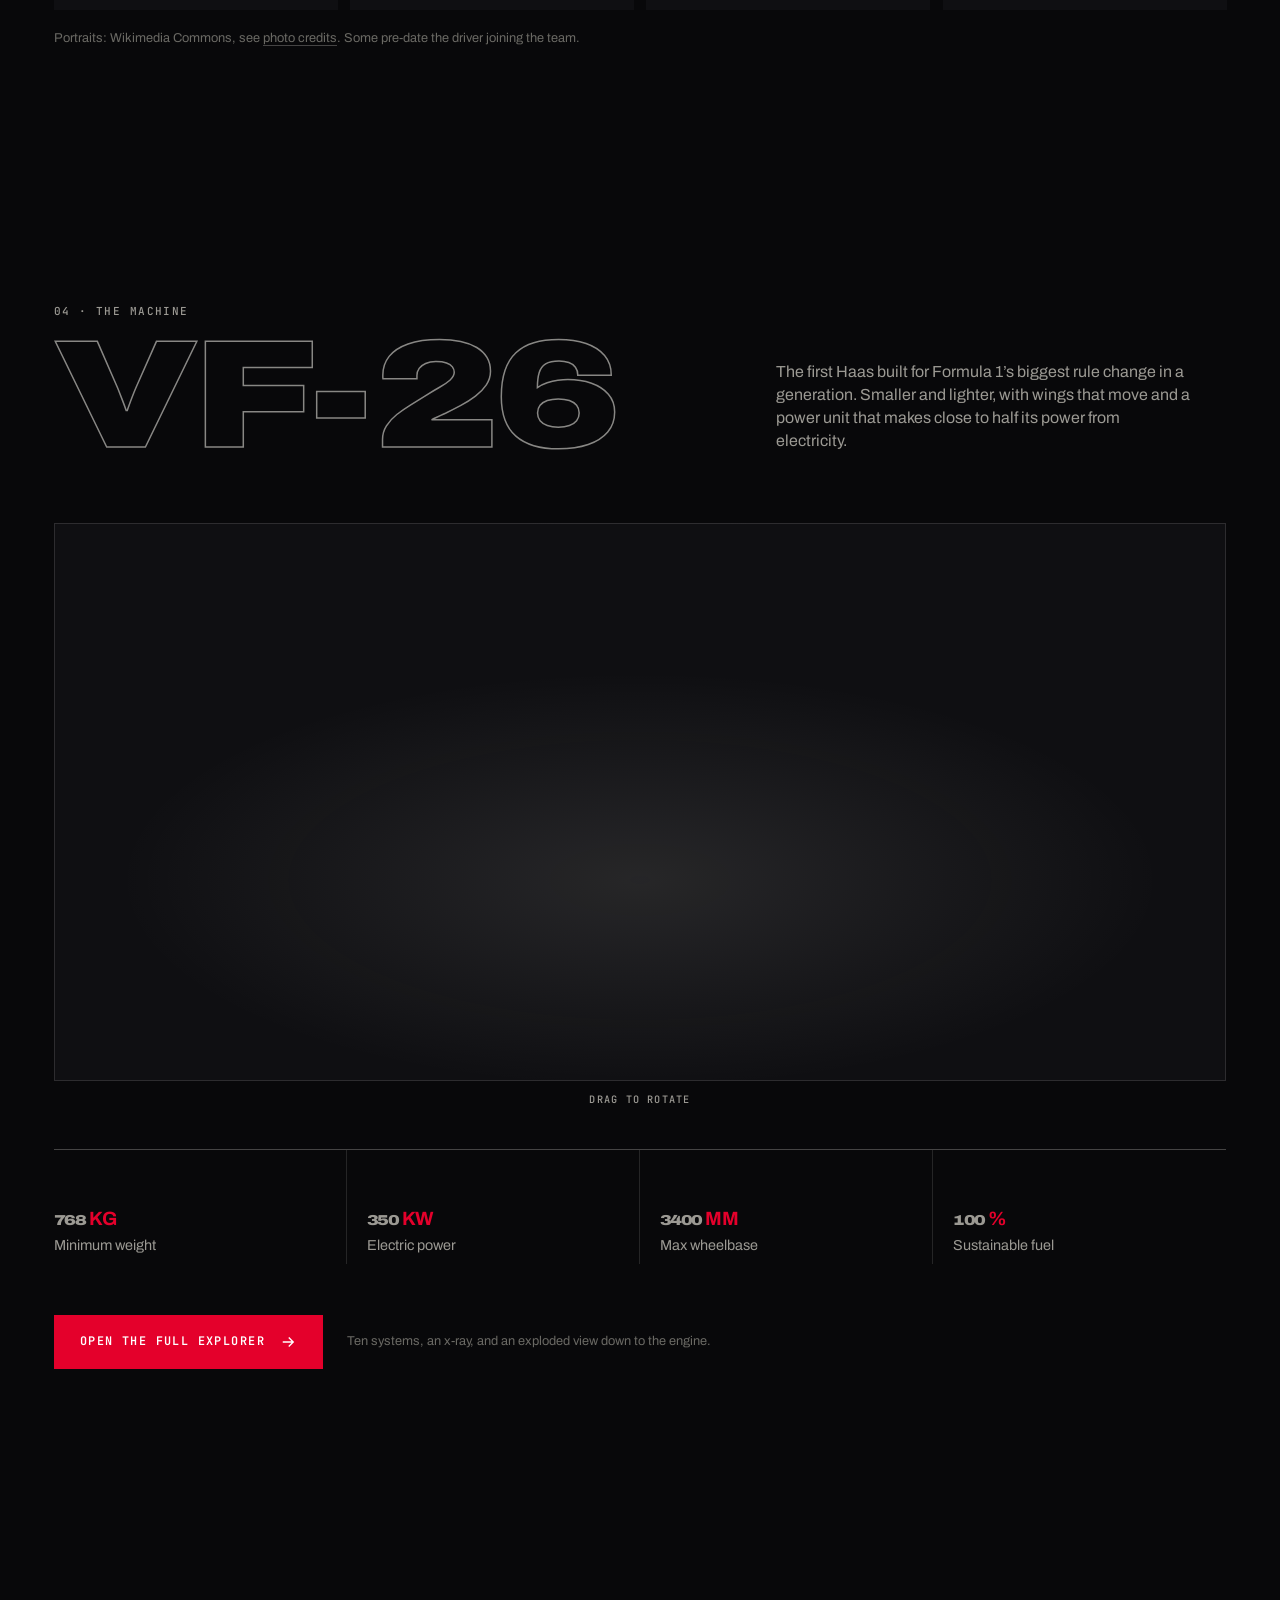
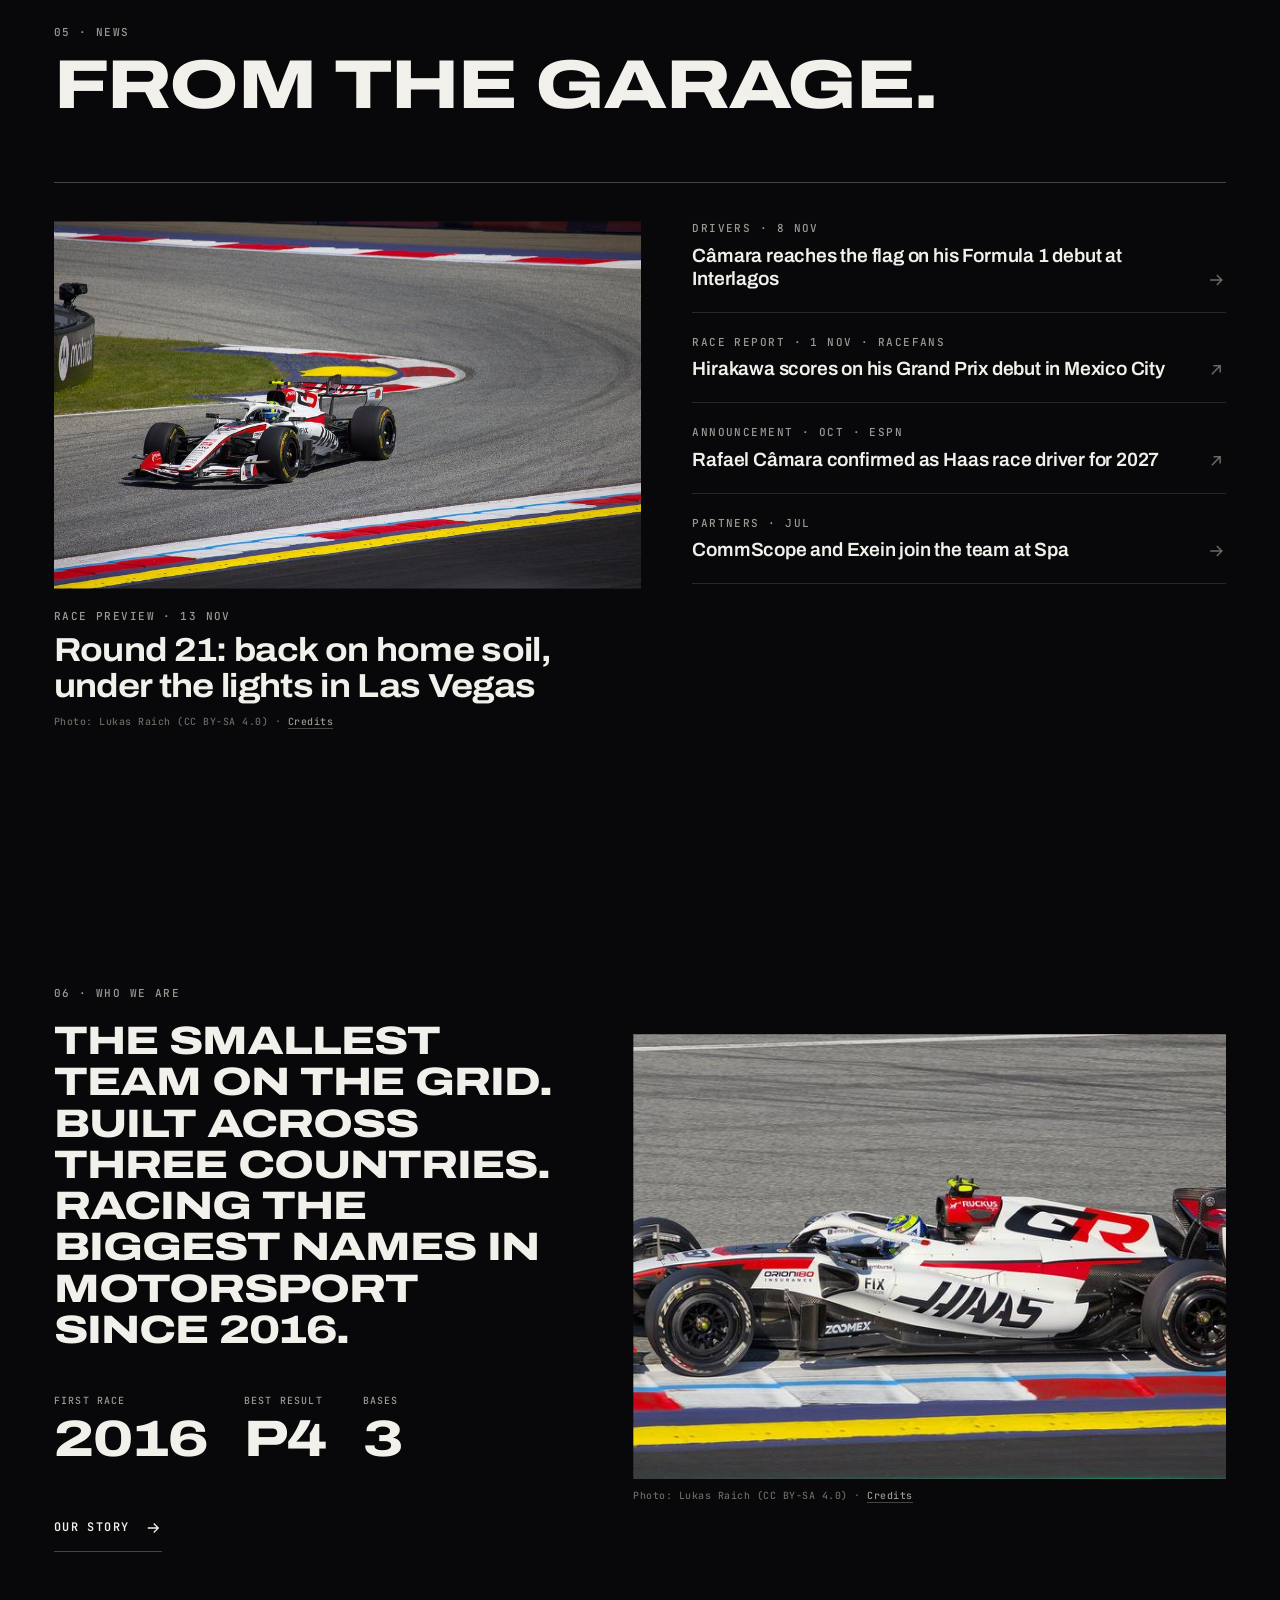
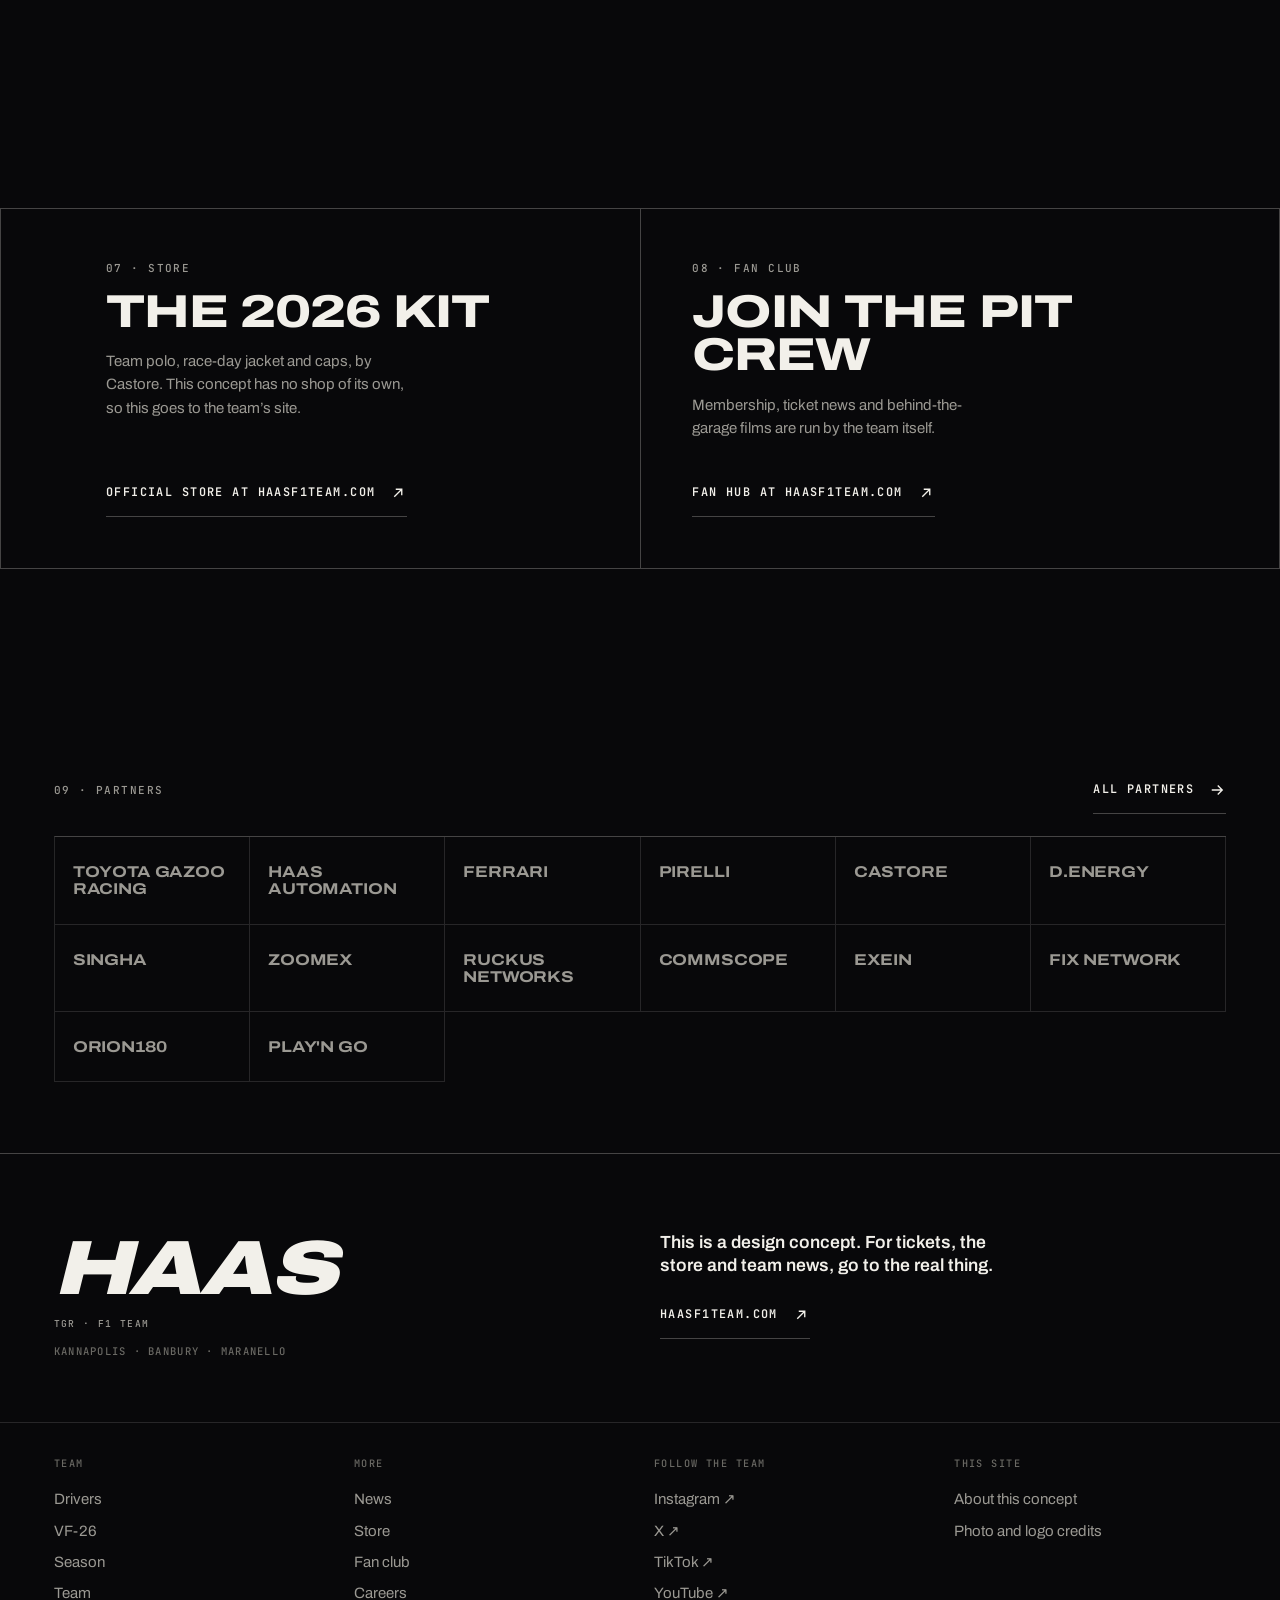
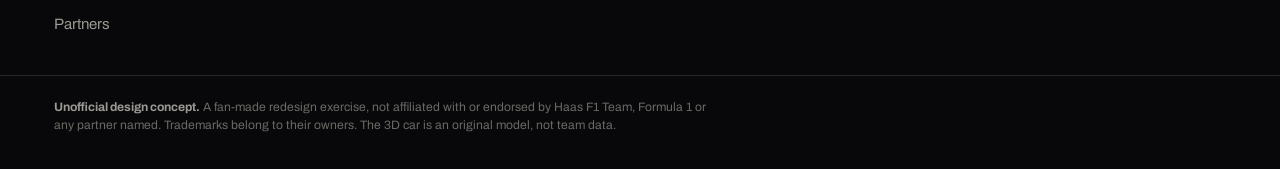
==== commit e2a7dddd: "Rebuild wheels and front wing, use real logos, fix every dead link Wheels: smooth lathed tyre sectio" ====
--- a/docs/index.html
+++ b/docs/index.html
@@ -285,12 +285,12 @@
   <div class="wrap">
     <header class="sh"><p class="label" data-reveal>05 · News</p><h2 class="display sh__t" data-reveal>From the garage.</h2></header>
     <div class="news">
-      <a class="news__lead" href="#news" data-reveal>
+      <a class="news__lead" href="season.html#calendar" data-reveal>
         <figure class="ph news__ph"><img src="assets/img/bear2-1920.jpg" srcset="assets/img/bear2-960.jpg 960w, assets/img/bear2-1920.jpg 1920w" sizes="(min-width: 900px) 50vw, 100vw" alt="Oliver Bearman’s Haas VF-26 rounding a corner at the Red Bull Ring" loading="lazy" decoding="async"></figure>
         <p class="label">Race preview · 13 Nov</p>
         <h3>Round 21: back on home soil, under the lights in Las Vegas</h3>
       </a>
-      <ul class="news__list"><li data-reveal><a href="#news"><p class="label">Drivers · 8 Nov</p><h3>Câmara reaches the flag on his Formula 1 debut at Interlagos</h3><svg class="arr" viewBox="0 0 24 24" aria-hidden="true"><path d="M5 12h14M13 6l6 6-6 6" fill="none" stroke="currentColor" stroke-width="1.8"/></svg></a></li><li data-reveal><a href="#news"><p class="label">Race report · 1 Nov</p><h3>Hirakawa scores on his Grand Prix debut in Mexico City</h3><svg class="arr" viewBox="0 0 24 24" aria-hidden="true"><path d="M5 12h14M13 6l6 6-6 6" fill="none" stroke="currentColor" stroke-width="1.8"/></svg></a></li><li data-reveal><a href="#news"><p class="label">Announcement · Oct</p><h3>Rafael Câmara confirmed as Haas race driver for 2027</h3><svg class="arr" viewBox="0 0 24 24" aria-hidden="true"><path d="M5 12h14M13 6l6 6-6 6" fill="none" stroke="currentColor" stroke-width="1.8"/></svg></a></li><li data-reveal><a href="#news"><p class="label">Partners · Jul</p><h3>CommScope and Exein join the team at Spa</h3><svg class="arr" viewBox="0 0 24 24" aria-hidden="true"><path d="M5 12h14M13 6l6 6-6 6" fill="none" stroke="currentColor" stroke-width="1.8"/></svg></a></li></ul>
+      <ul class="news__list"><li data-reveal><a href="drivers.html#camara"><p class="label">Drivers · 8 Nov</p><h3>Câmara reaches the flag on his Formula 1 debut at Interlagos</h3><svg class="arr" viewBox="0 0 24 24" aria-hidden="true"><path d="M5 12h14M13 6l6 6-6 6" fill="none" stroke="currentColor" stroke-width="1.8"/></svg></a></li><li data-reveal><a href="https://www.racefans.net/2026/10/31/ocon-out-hirakawa-in-as-haas-make-shock-mexican-grand-prix-driver-change/" target="_blank" rel="noopener"><p class="label">Race report · 1 Nov · RaceFans</p><h3>Hirakawa scores on his Grand Prix debut in Mexico City</h3><svg class="arr" viewBox="0 0 24 24" aria-hidden="true"><path d="M7 17 17 7M9 7h8v8" fill="none" stroke="currentColor" stroke-width="1.8"/></svg></a></li><li data-reveal><a href="https://www.espn.com/f1/story/_/id/50131330/rafael-camara-haas-completes-driver-line-2027-formula-1" target="_blank" rel="noopener"><p class="label">Announcement · Oct · ESPN</p><h3>Rafael Câmara confirmed as Haas race driver for 2027</h3><svg class="arr" viewBox="0 0 24 24" aria-hidden="true"><path d="M7 17 17 7M9 7h8v8" fill="none" stroke="currentColor" stroke-width="1.8"/></svg></a></li><li data-reveal><a href="partners.html"><p class="label">Partners · Jul</p><h3>CommScope and Exein join the team at Spa</h3><svg class="arr" viewBox="0 0 24 24" aria-hidden="true"><path d="M5 12h14M13 6l6 6-6 6" fill="none" stroke="currentColor" stroke-width="1.8"/></svg></a></li></ul>
     </div>
     <p class="by">Photo: Lukas Raich (CC BY-SA 4.0) · <a href="credits.html">Credits</a></p>
   </div>
@@ -310,32 +310,31 @@
 
 <section class="sec" id="store">
   <div class="wrap duo">
-    <a class="duo__c" href="#store" data-reveal><p class="label">07 · Store</p><h3 class="display">The 2026 kit</h3><p>Team polo, race-day jacket and caps, by Castore.</p><span class="cta"><span>Shop the collection</span><svg class="arr" viewBox="0 0 24 24" aria-hidden="true"><path d="M5 12h14M13 6l6 6-6 6" fill="none" stroke="currentColor" stroke-width="1.8"/></svg></span></a>
-    <a class="duo__c" href="#store" data-reveal><p class="label">08 · Fan club</p><h3 class="display">Join the pit crew</h3><p>Free membership, ticket ballots and behind-the-garage films.</p><span class="cta"><span>Become a member</span><svg class="arr" viewBox="0 0 24 24" aria-hidden="true"><path d="M5 12h14M13 6l6 6-6 6" fill="none" stroke="currentColor" stroke-width="1.8"/></svg></span></a>
+    <a class="duo__c" href="https://www.haasf1team.com/" target="_blank" rel="noopener" data-reveal><p class="label">07 · Store</p><h3 class="display">The 2026 kit</h3><p>Team polo, race-day jacket and caps, by Castore. This concept has no shop of its own, so this goes to the team’s site.</p><span class="cta"><span>Official store at haasf1team.com</span><svg class="arr" viewBox="0 0 24 24" aria-hidden="true"><path d="M7 17 17 7M9 7h8v8" fill="none" stroke="currentColor" stroke-width="1.8"/></svg></span></a>
+    <a class="duo__c" id="fans" href="https://www.haasf1team.com/" target="_blank" rel="noopener" data-reveal><p class="label">08 · Fan club</p><h3 class="display">Join the pit crew</h3><p>Membership, ticket news and behind-the-garage films are run by the team itself.</p><span class="cta"><span>Fan hub at haasf1team.com</span><svg class="arr" viewBox="0 0 24 24" aria-hidden="true"><path d="M7 17 17 7M9 7h8v8" fill="none" stroke="currentColor" stroke-width="1.8"/></svg></span></a>
   </div>
 </section>
 
 <section class="sec sec--tight">
   <div class="wrap">
     <div class="pstrip__h"><p class="label">09 · Partners</p><a class="cta " href="partners.html"><span>All partners</span><svg class="arr" viewBox="0 0 24 24" aria-hidden="true"><path d="M5 12h14M13 6l6 6-6 6" fill="none" stroke="currentColor" stroke-width="1.8"/></svg></a></div>
-    <ul class="pstrip"><li>Toyota Gazoo Racing</li><li>Haas Automation</li><li>Ferrari</li><li>Pirelli</li><li>Castore</li><li>D.Energy</li><li>Singha</li><li>Zoomex</li><li>Ruckus Networks</li><li>CommScope</li><li>Exein</li><li>Fix Network</li></ul>
+    <ul class="pstrip"><li>Toyota Gazoo Racing</li><li>Haas Automation</li><li>Ferrari</li><li>Pirelli</li><li>Castore</li><li>D.Energy</li><li>Singha</li><li>Zoomex</li><li>Ruckus Networks</li><li>CommScope</li><li>Exein</li><li>Fix Network</li><li>Orion180</li><li>Play'n GO</li></ul>
   </div>
 </section>
 </main>
 <footer class="ftr">
   <div class="wrap ftr__top">
     <div class="ftr__brand"><span class="logo"><b>HAAS</b><i>TGR · F1 Team</i></span><p>Kannapolis · Banbury · Maranello</p></div>
-    <form class="nl" data-newsletter novalidate>
-      <label for="nl-email">Race previews and results, straight to your inbox</label>
-      <div class="nl__row"><input id="nl-email" type="email" name="email" placeholder="Email address" autocomplete="email" required><button type="submit">Subscribe <svg class="arr" viewBox="0 0 24 24" aria-hidden="true"><path d="M5 12h14M13 6l6 6-6 6" fill="none" stroke="currentColor" stroke-width="1.8"/></svg></button></div>
-      <p class="nl__msg" role="status" aria-live="polite"></p>
-    </form>
+    <div class="ftr__off">
+      <p class="ftr__offt">This is a design concept. For tickets, the store and team news, go to the real thing.</p>
+      <a class="cta " href="https://www.haasf1team.com/" target="_blank" rel="noopener"><span>haasf1team.com</span><svg class="arr" viewBox="0 0 24 24" aria-hidden="true"><path d="M7 17 17 7M9 7h8v8" fill="none" stroke="currentColor" stroke-width="1.8"/></svg></a>
+    </div>
   </div>
   <div class="wrap ftr__cols">
     <div><h2>Team</h2><a href="drivers.html">Drivers</a><a href="car.html">VF-26</a><a href="season.html">Season</a><a href="team.html">Team</a><a href="partners.html">Partners</a></div>
-    <div><h2>More</h2><a href="index.html#news">News</a><a href="index.html#store">Store</a><a href="index.html#store">Fan club</a><a href="team.html#careers">Careers</a></div>
-    <div><h2>Follow</h2><a href="#">Instagram</a><a href="#">X</a><a href="#">TikTok</a><a href="#">YouTube</a></div>
-    <div><h2>Legal</h2><a href="#">Privacy</a><a href="#">Cookies</a><a href="credits.html">Photo credits</a></div>
+    <div><h2>More</h2><a href="index.html#news">News</a><a href="index.html#store">Store</a><a href="index.html#fans">Fan club</a><a href="team.html#careers">Careers</a></div>
+    <div><h2>Follow the team</h2><a href="https://www.instagram.com/haasf1team/" target="_blank" rel="noopener">Instagram ↗</a><a href="https://x.com/HaasF1Team" target="_blank" rel="noopener">X ↗</a><a href="https://www.tiktok.com/@haasf1team" target="_blank" rel="noopener">TikTok ↗</a><a href="https://www.youtube.com/@HaasF1Team" target="_blank" rel="noopener">YouTube ↗</a></div>
+    <div><h2>This site</h2><a href="credits.html#about">About this concept</a><a href="credits.html">Photo and logo credits</a></div>
   </div>
   <div class="wrap ftr__legal">
     <p><strong>Unofficial design concept.</strong> A fan-made redesign exercise, not affiliated with or endorsed by Haas F1 Team, Formula 1 or any partner named. Trademarks belong to their owners. The 3D car is an original model, not team data.</p>
--- a/docs/assets/style.css
+++ b/docs/assets/style.css
@@ -696,6 +696,25 @@
 .clock time { font: 800 clamp(1.6rem, 2.6vw, 2.6rem)/1 var(--sans); font-stretch: 125%; font-variant-numeric: tabular-nums; color: var(--fg); }
 .clock span { font: 500 0.62rem var(--mono); letter-spacing: 0.12em; text-transform: uppercase; color: var(--dim); }
 
+/* ============ v5: real destinations, partner logos ============ */
+.ftr__off { display: grid; gap: 14px; align-content: start; justify-items: start; }
+.ftr__offt { font: 600 1.1rem/1.35 var(--sans); max-width: 34ch; }
+.jobs li > div { display: grid; grid-template-columns: 1fr auto; gap: 20px; align-items: center; padding: 20px 0; border-bottom: 1px solid var(--line); }
+.jobs li > div span { font: 700 clamp(1.2rem, 2.4vw, 2.3rem) var(--sans); font-stretch: 118%; text-transform: uppercase; letter-spacing: -0.02em; }
+.jobs__cta { display: flex; align-items: center; gap: 24px; flex-wrap: wrap; margin-top: clamp(24px, 3vw, 44px); }
+.jobs__cta .fine { margin: 0; }
+.plogo { display: grid; place-items: center; height: 112px; padding: 18px 22px; background: #f2f0ea; margin-bottom: auto; align-self: stretch; }
+.plogo img { max-width: 100%; max-height: 74px; width: auto; height: auto; object-fit: contain; }
+.plogo--dark { background: #17171b; }
+.plogo--name { font: 800 1.05rem var(--sans); font-stretch: 125%; text-transform: uppercase; letter-spacing: -0.01em; color: #0b0b0d; text-align: center; }
+.pgrid a, .pgrid__static { position: relative; display: flex; flex-direction: column; justify-content: flex-end; gap: 10px; min-height: 250px; padding: 24px; border-right: 1px solid var(--line); border-bottom: 1px solid var(--line); }
+.pgrid a .arr { top: auto; bottom: 22px; }
+.pgrid h3 { margin-top: 18px; padding-right: 30px; }
+.pgrid--title .plogo { background: #fff; height: clamp(110px, 16vw, 200px); } .pgrid--title .plogo img { width: min(72%, 640px); max-height: none; }
+.pgrid--title a:hover { background: #c40025; }
+.creds__h { font: 800 clamp(1.3rem, 2.4vw, 2.2rem) var(--sans); font-stretch: 125%; text-transform: uppercase; letter-spacing: -0.02em; margin: clamp(36px, 5vw, 64px) 0 14px; scroll-margin-top: 90px; }
+.creds__p { color: var(--mut); max-width: 78ch; }
+
 @media (prefers-reduced-motion: reduce) {
   html { scroll-behavior: auto; }
   *, *::before, *::after { animation: none !important; transition-duration: 0.01ms !important; transition-delay: 0ms !important; }
